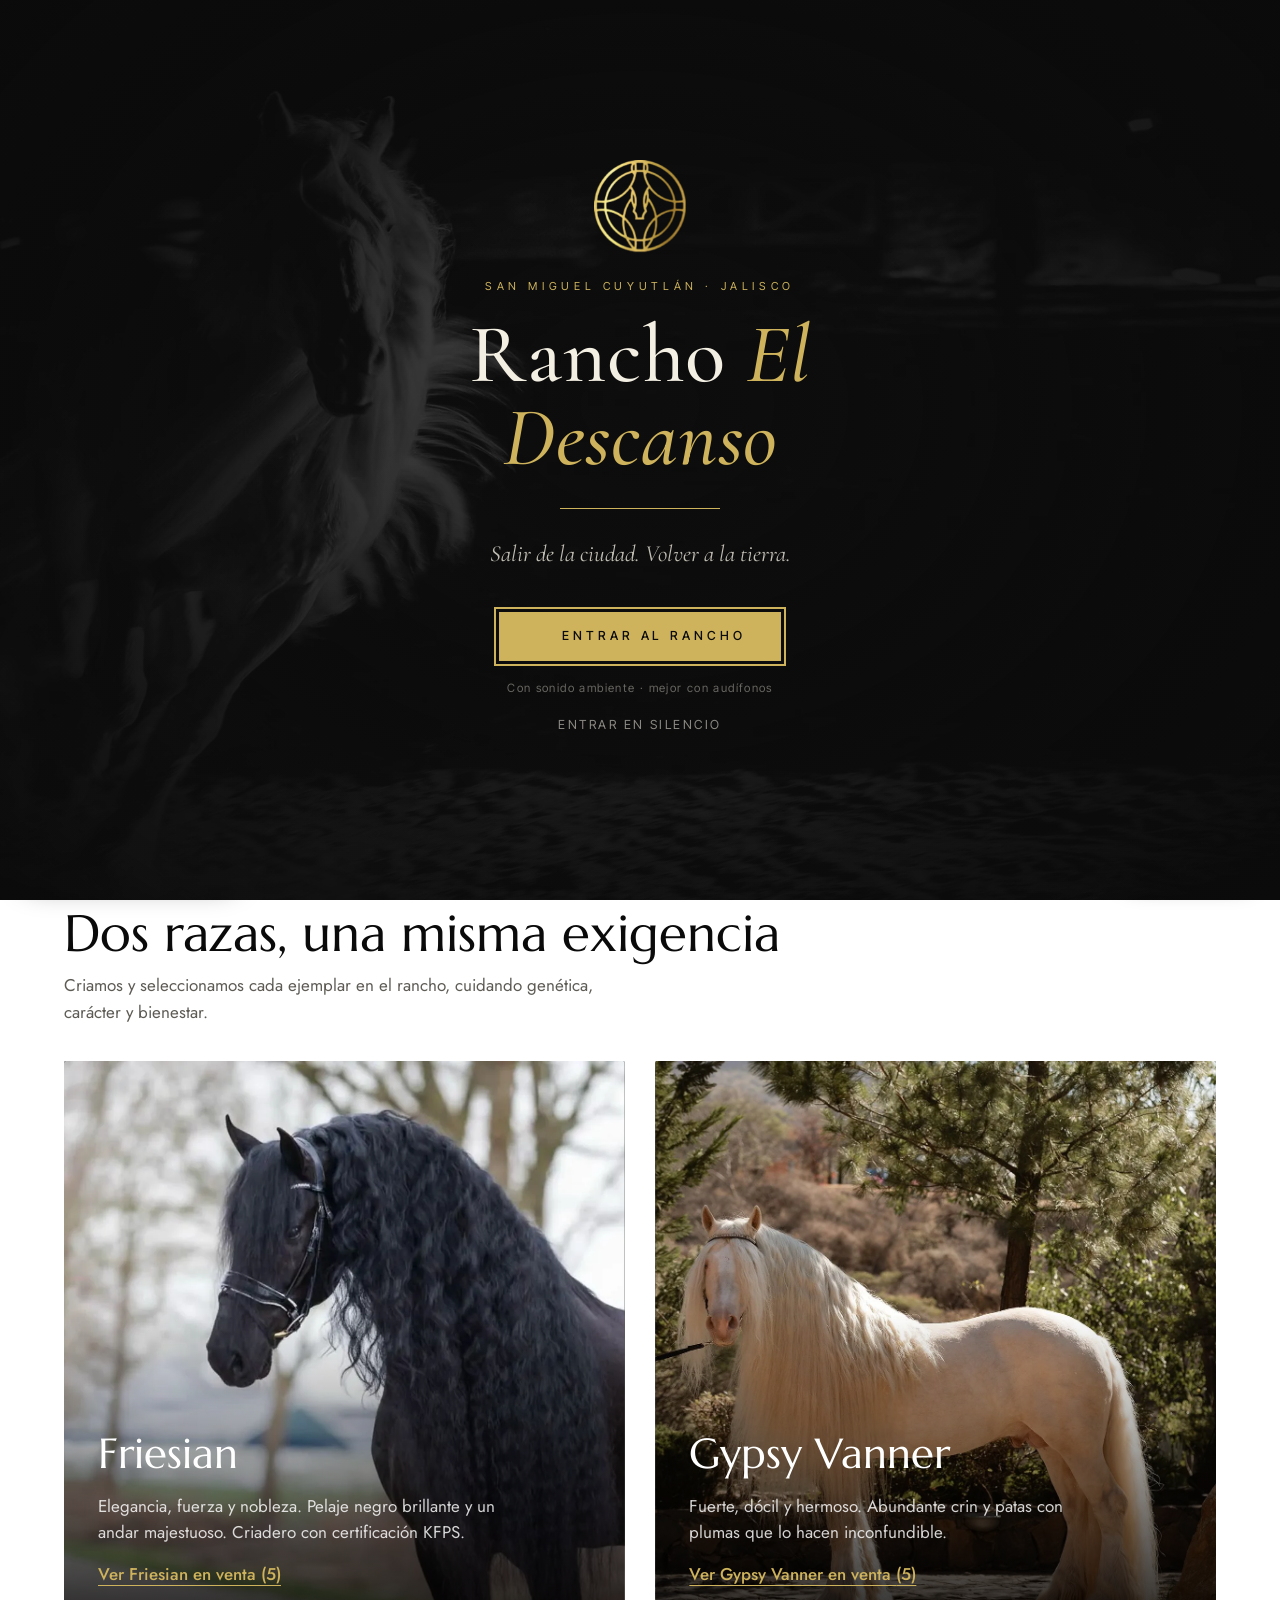
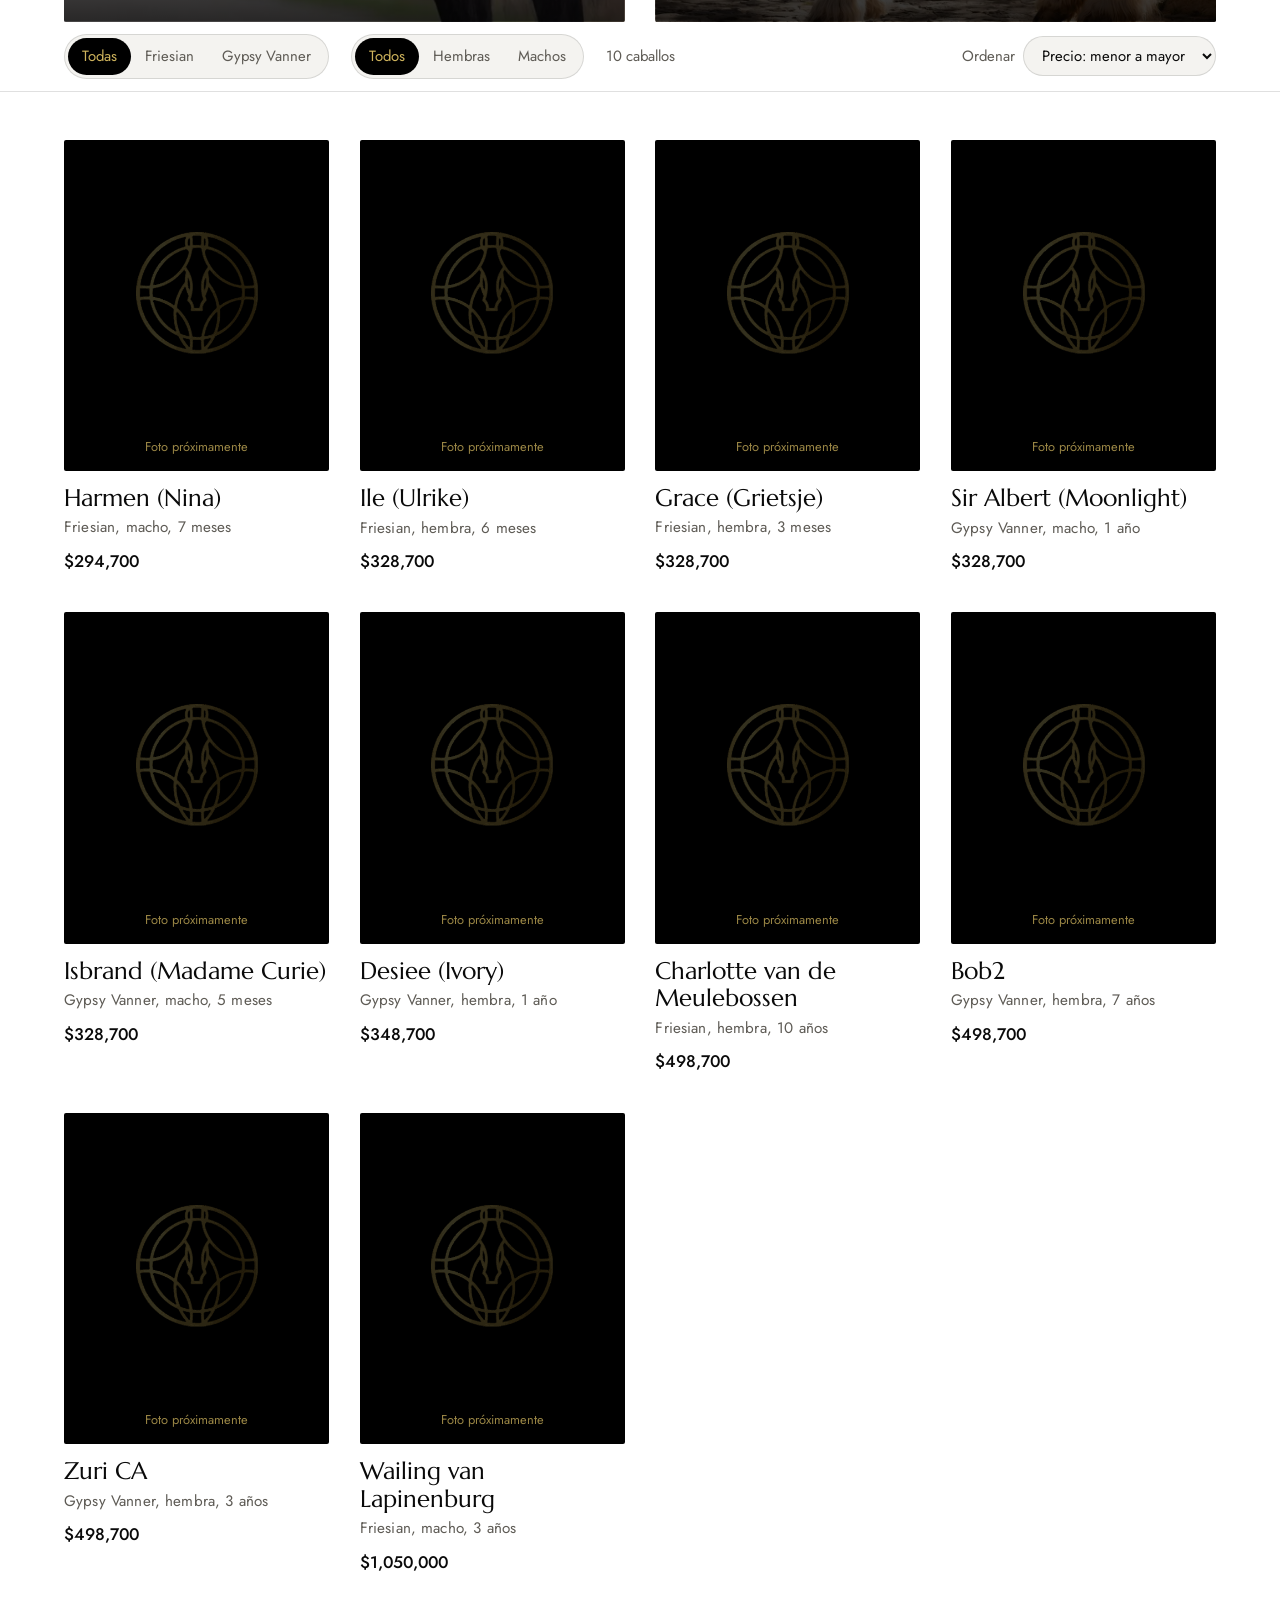
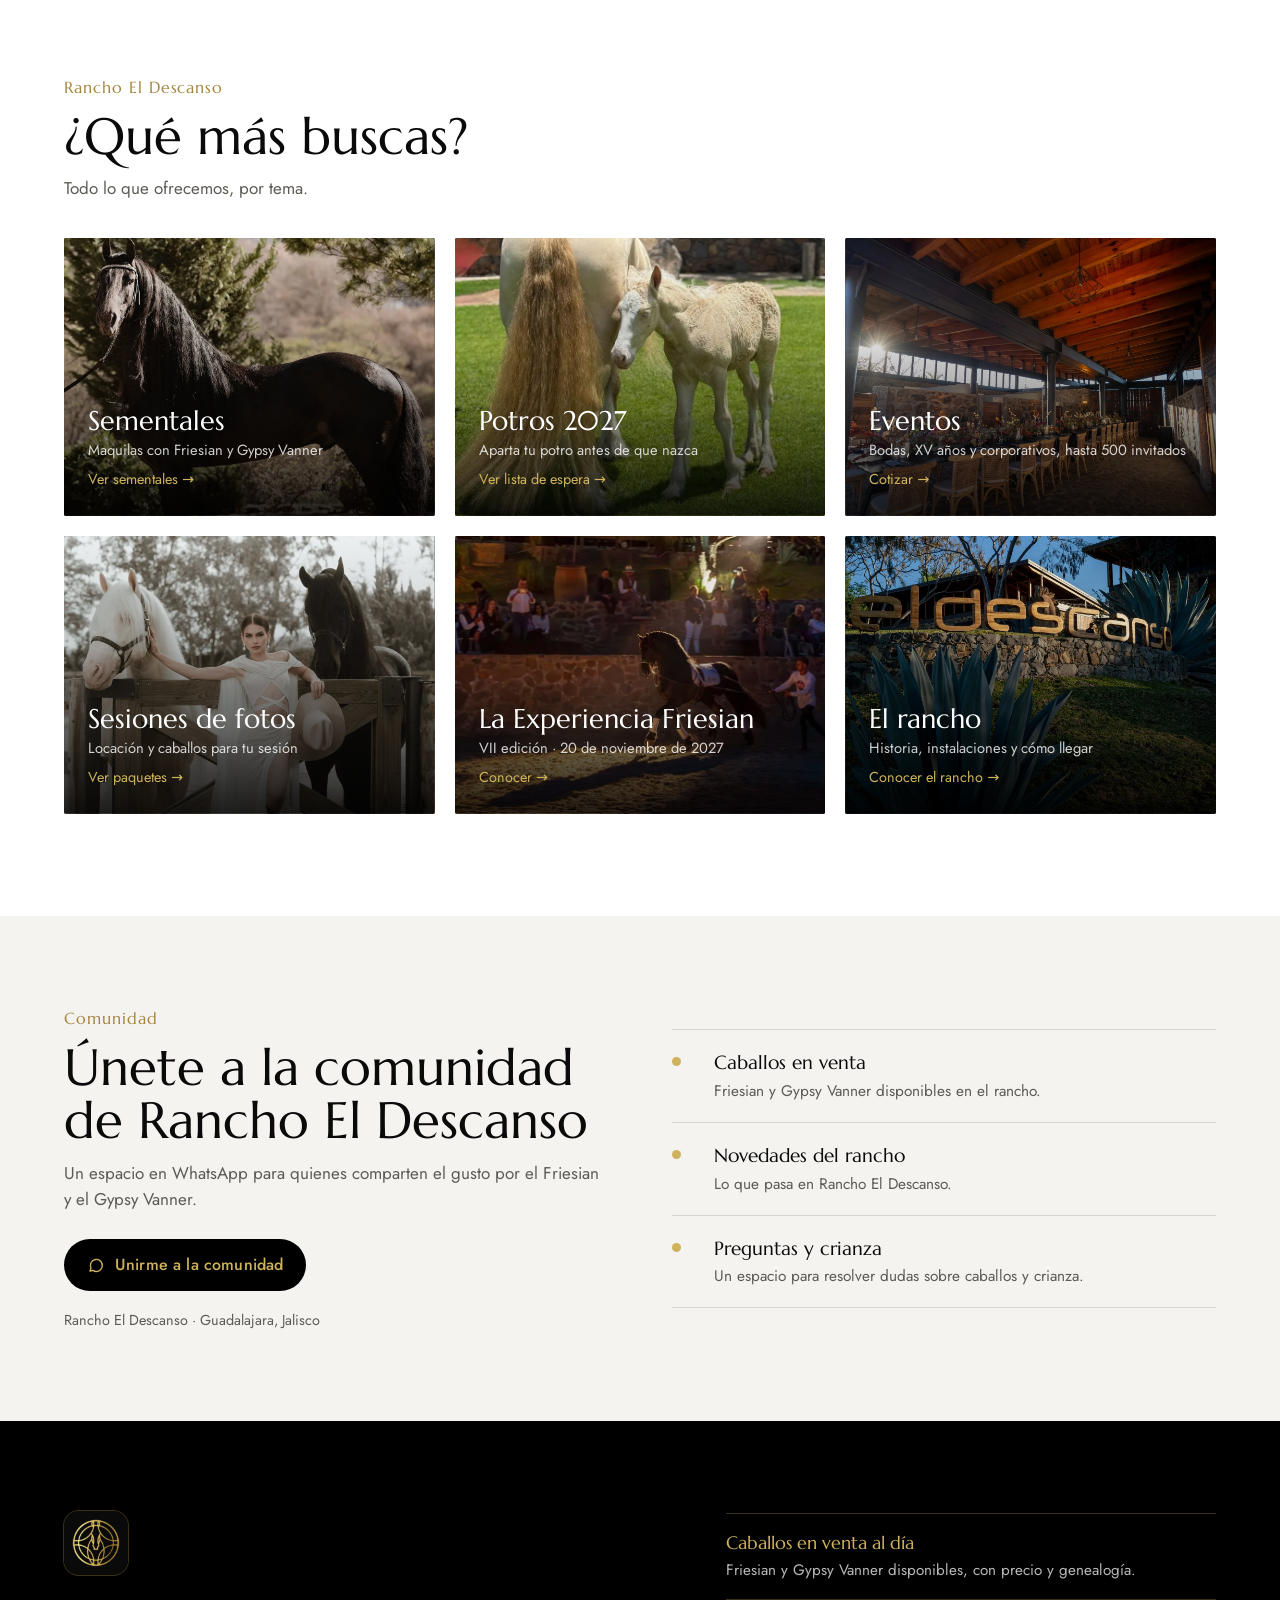
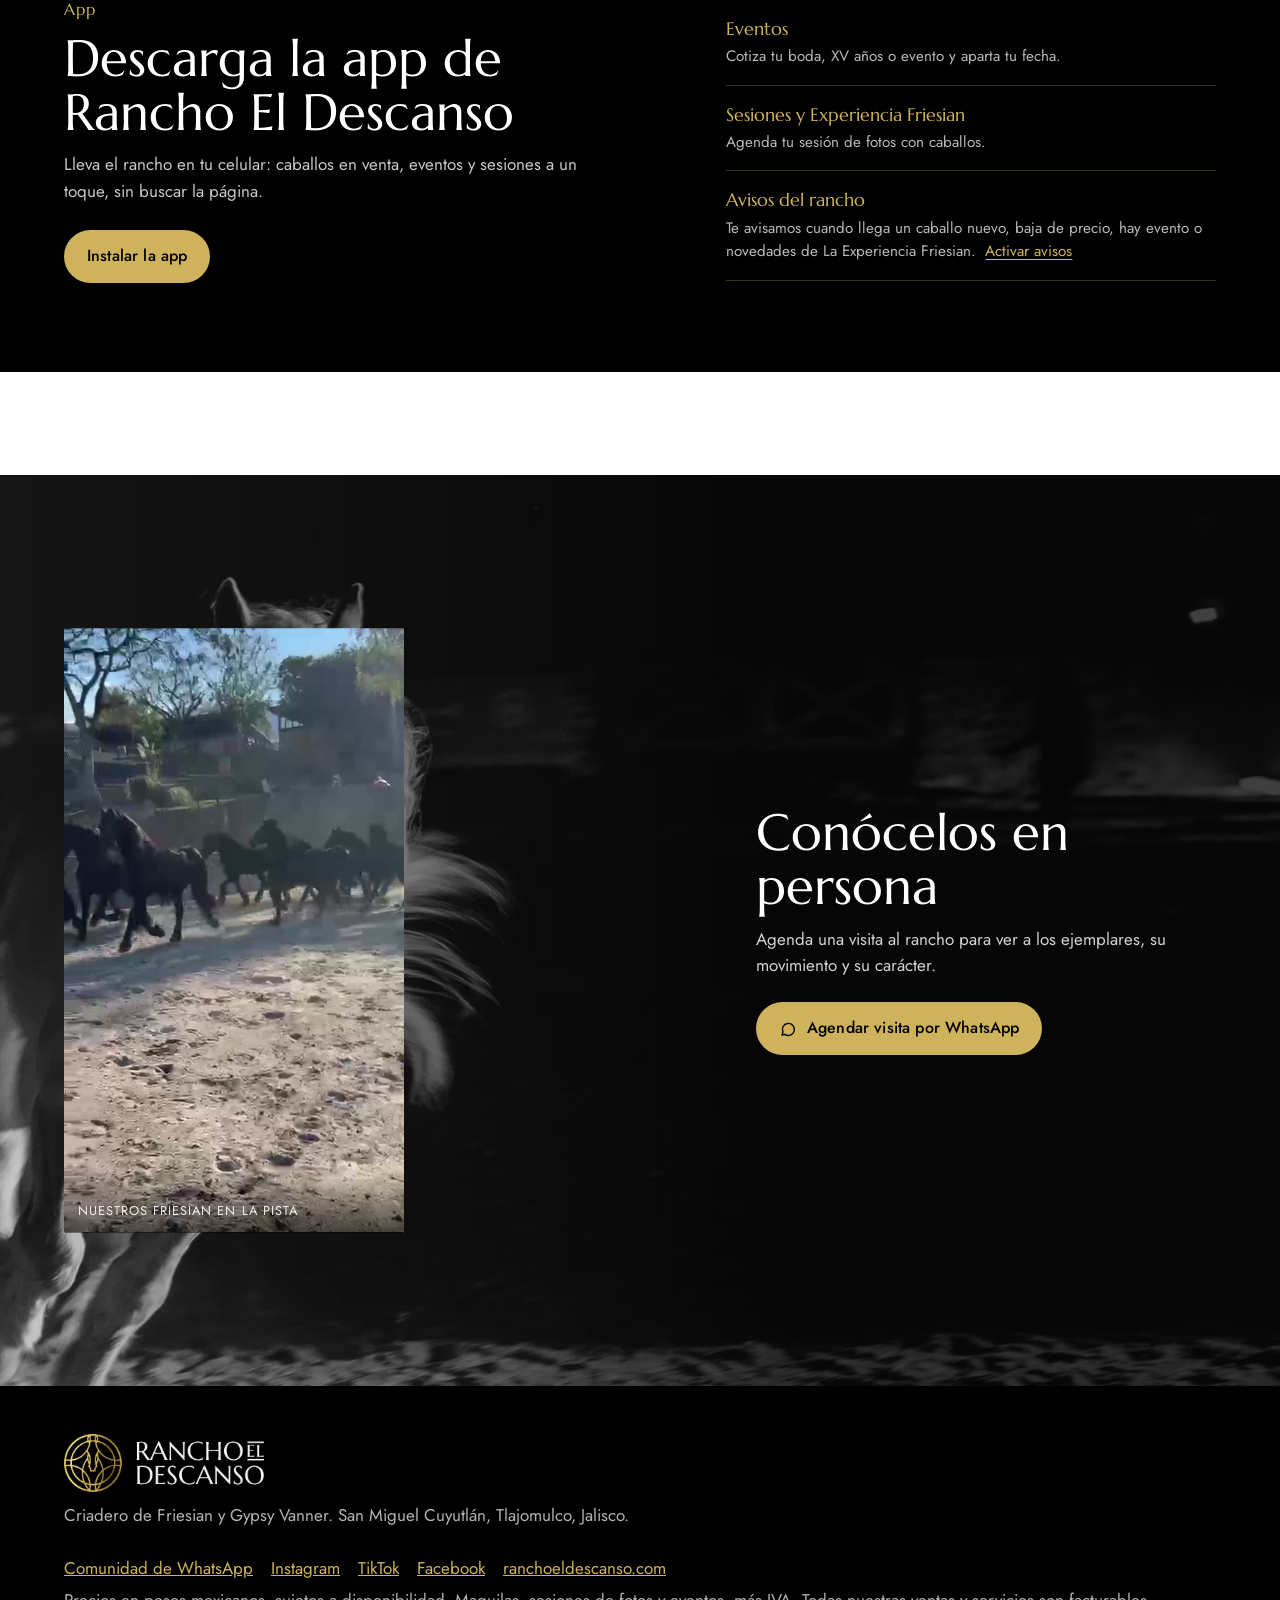
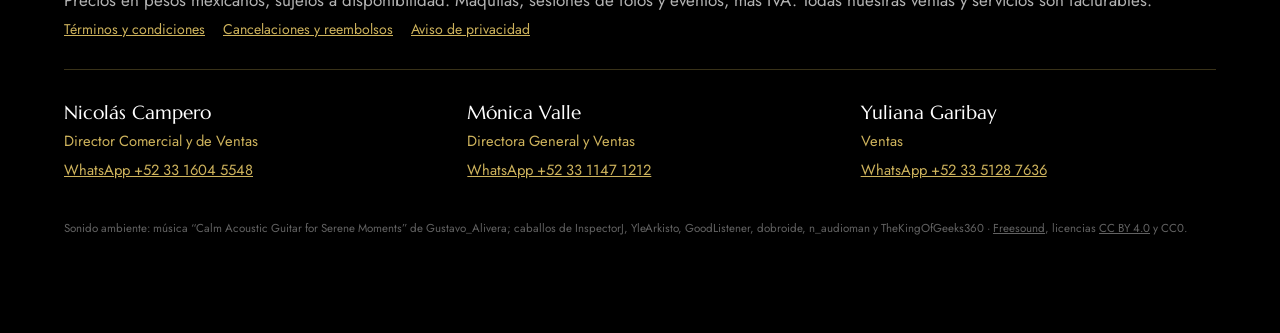
==== index.html @ 63231706 "PostHog: analítica en páginas públicas (sin Equipo CRD) + CSP" ====
<!doctype html>
<html lang="es">
<head>
<meta charset="utf-8">
<script>/* La página vive en Vercel: la copia de GitHub Pages redirige sola */if(/github\.io$/i.test(location.hostname)){location.replace("https://rancho-el-descanso.vercel.app"+location.pathname.replace(/^\/Catalogo-CRD/i,"")+location.search+location.hash);}</script>
<meta name="viewport" content="width=device-width, initial-scale=1, viewport-fit=cover">
<title>Rancho El Descanso | Caballos Friesian y Gypsy Vanner, eventos y sesiones de fotos</title>
<meta name="description" content="Caballos Friesian y Gypsy Vanner en venta, sementales, potros 2027, renta del rancho para bodas y XV años con cotización en línea, y sesiones de fotos con caballos en Rancho El Descanso, Tlajomulco, Guadalajara.">
<meta property="og:title" content="Caballos en venta | Rancho El Descanso">
<meta property="og:description" content="Friesian y Gypsy Vanner criados en Jalisco. Consulta genealogía, predicados y precios.">
<meta property="og:type" content="website">
<link rel="icon" type="image/png" href="[data-uri]">
<link rel="manifest" href="/manifest.webmanifest">
<meta name="theme-color" content="#0A0A0A">
<link rel="apple-touch-icon" href="/apple-touch-icon.png">
<meta name="apple-mobile-web-app-capable" content="yes">
<meta name="mobile-web-app-capable" content="yes">
<meta name="apple-mobile-web-app-title" content="El Descanso">
<meta name="apple-mobile-web-app-status-bar-style" content="black-translucent">
<link rel="preconnect" href="https://fonts.googleapis.com">
<link rel="preconnect" href="https://fonts.gstatic.com" crossorigin>
<link href="https://fonts.googleapis.com/css2?family=Marcellus&family=Jost:wght@400;500;600&family=Inter+Tight:wght@200;300;400;500&family=Cinzel:wght@400;500&family=Cormorant+Garamond:ital,wght@0,500;1,400&display=swap" rel="stylesheet">
<style>
:root{
  --black:#000000; --ink:#0A0A0A; --paper:#FFFFFF; --mist:#F4F3F0; --muted:#5E5B55;
  --gold:#CEB35C; --gold-deep:#A3853C; --gold-light:#E0C068;
  --rule:rgba(0,0,0,.12); --rule-dark:rgba(206,179,92,.28);
  --display:'Marcellus', 'Optima', 'Candara', Georgia, serif;
  --sans:'Jost', 'Futura', 'Avenir Next', system-ui, sans-serif;
  --pad:clamp(20px,5vw,64px); --wrap:calc(1180px + 2 * var(--pad));
  box-sizing:border-box;
  padding-top:env(safe-area-inset-top,0px); padding-bottom:env(safe-area-inset-bottom,0px);
}
*,*::before,*::after{box-sizing:inherit}
html{scroll-padding-top:env(safe-area-inset-top,0px); scroll-behavior:smooth}
body{margin:0;background:var(--paper);color:var(--ink);font-family:var(--sans);font-size:17px;line-height:1.55;-webkit-font-smoothing:antialiased}
img{max-width:100%;display:block}
a{color:inherit}
button{font:inherit;color:inherit}
:focus-visible{outline:2px solid var(--gold);outline-offset:3px}
@media (prefers-reduced-motion:reduce){*{animation:none!important;transition:none!important;scroll-behavior:auto!important}}

/* ---------- Hero ---------- */
.hero{background:var(--black);color:var(--paper);padding:0;position:relative;overflow:hidden;isolation:isolate}
.hero-media{position:absolute;inset:0;z-index:-2}
.hero-media video,.hero-media img{width:100%;height:100%;object-fit:cover}
.hero::before{content:"";position:absolute;inset:0;z-index:-1;background:linear-gradient(90deg,rgba(0,0,0,.86) 0%,rgba(0,0,0,.6) 45%,rgba(0,0,0,.25) 100%),linear-gradient(0deg,rgba(0,0,0,.9) 0%,rgba(0,0,0,0) 38%)}
@media (prefers-reduced-motion:reduce){.hero-media video{display:none}}
.hero-inner,.bar-inner,main,.foot-inner{max-width:var(--wrap);margin:0 auto;padding-left:var(--pad);padding-right:var(--pad)}
.topline{display:flex;align-items:center;justify-content:space-between;gap:16px;padding-top:22px;padding-bottom:22px;border-bottom:1px solid var(--rule-dark)}
.logo{width:clamp(180px,26vw,280px);height:auto}
.hero-body{padding-top:clamp(64px,12vw,170px);padding-bottom:clamp(56px,8vw,110px)}
.motto{font-family:var(--display);color:var(--gold);font-size:clamp(1rem,1.8vw,1.2rem);letter-spacing:.04em;margin:0 0 14px}
.brand{font-family:var(--display);font-weight:400;font-size:clamp(2.8rem,8vw,6rem);line-height:1;letter-spacing:.01em;margin:0}
.lede{font-size:clamp(1.05rem,2vw,1.2rem);color:rgba(255,255,255,.82);max-width:48ch;margin:22px 0 0}
.hero-actions{margin-top:32px;display:flex;flex-wrap:wrap;gap:14px;align-items:center}
.btn{display:inline-flex;align-items:center;gap:10px;border-radius:999px;padding:13px 22px;font-weight:500;text-decoration:none;border:1px solid transparent;cursor:pointer;font-size:1rem;letter-spacing:.01em}
.btn svg{width:18px;height:18px;flex:none}
.btn-wa{background:var(--gold);color:var(--black)}
.btn-wa:hover{background:var(--gold-light)}
.btn-ghost{border-color:rgba(255,255,255,.35);color:var(--paper);background:transparent}
.btn-ghost:hover{border-color:var(--gold);color:var(--gold)}
.btn-sm{padding:9px 16px;font-size:.93rem}
.breeds{display:grid;grid-template-columns:1fr 1fr;margin-top:clamp(56px,9vw,130px);border-top:1px solid var(--rule-dark)}
.breed{background:none;border:0;text-align:left;padding:22px 0 28px;cursor:pointer;color:var(--paper);display:flex;flex-direction:column;gap:2px}
.breed + .breed{border-left:1px solid var(--rule-dark);padding-left:clamp(16px,3vw,36px)}
.breed-name{font-family:var(--display);font-size:clamp(1.5rem,3.4vw,2.4rem);line-height:1.1}
.breed-count{color:var(--gold);font-size:.95rem}
.breed[aria-pressed="true"] .breed-name{text-decoration:underline;text-decoration-color:var(--gold);text-decoration-thickness:1px;text-underline-offset:10px}

/* ---------- Filtros ---------- */
.bar{position:sticky;top:0;z-index:5;background:rgba(255,255,255,.95);backdrop-filter:blur(8px);-webkit-backdrop-filter:blur(8px);border-bottom:1px solid var(--rule);padding-top:env(safe-area-inset-top,0px)}
.bar-inner{padding-top:12px;padding-bottom:12px;display:flex;flex-wrap:wrap;gap:10px 22px;align-items:center}
.seg{display:inline-flex;border:1px solid var(--rule);border-radius:999px;padding:3px;background:var(--mist)}
.seg button{border:0;background:none;padding:7px 14px;border-radius:999px;cursor:pointer;font-size:.93rem;color:var(--muted)}
.seg button[aria-pressed="true"]{background:var(--black);color:var(--gold)}
.sort{display:flex;align-items:center;gap:8px;font-size:.93rem;color:var(--muted);margin-left:auto}
.sort select{font:inherit;color:var(--ink);background:var(--mist);border:1px solid var(--rule);border-radius:999px;padding:7px 14px}
.result-count{font-size:.93rem;color:var(--muted)}

/* ---------- Catálogo ---------- */
main{padding-top:clamp(28px,4vw,48px);padding-bottom:0}
.grid{display:grid;grid-template-columns:repeat(auto-fill,minmax(250px,1fr));gap:clamp(22px,3vw,40px) clamp(18px,2.4vw,32px)}
.card{text-decoration:none;display:flex;flex-direction:column;gap:14px}
.card:hover .card-name,.card:focus-visible .card-name{text-decoration:underline;text-decoration-color:var(--gold);text-underline-offset:6px}
.plate{aspect-ratio:4/5;position:relative;overflow:hidden;border-radius:2px;background:var(--black)}
.plate img{position:relative;z-index:1;display:block;width:100%;height:100%;object-fit:contain}
.plate img.plate-bg{position:absolute;inset:0;z-index:0;object-fit:cover;filter:blur(18px) brightness(.5);transform:scale(1.15)}
.plate .promo{z-index:3}
.slides{display:flex;height:100%;overflow-x:auto;overflow-y:hidden;scroll-snap-type:x mandatory;scrollbar-width:none;overscroll-behavior-x:contain}
.slides::-webkit-scrollbar{display:none}
.slide{flex:0 0 100%;height:100%;position:relative;overflow:hidden;scroll-snap-align:start}
.sl-btn{position:absolute;top:50%;transform:translateY(-50%);z-index:3;width:38px;height:38px;border-radius:50%;border:1px solid rgba(206,179,92,.55);background:rgba(0,0,0,.5);color:#fff;cursor:pointer;display:grid;place-items:center;padding:0}
.sl-btn svg{width:16px;height:16px}
.sl-btn:hover,.sl-btn:focus-visible{background:rgba(0,0,0,.75);border-color:var(--gold)}
.sl-prev{left:10px}.sl-next{right:10px}
.sl-dots{position:absolute;left:0;right:0;bottom:12px;z-index:3;display:flex;justify-content:center;gap:7px;pointer-events:none}
.sl-dots i{width:7px;height:7px;border-radius:50%;background:rgba(255,255,255,.5);box-shadow:0 0 2px rgba(0,0,0,.6)}
.sl-dots i.on{background:var(--gold)}
.plate-mark{position:absolute;inset:0;background:url([data-uri]) center 44%/46% no-repeat;opacity:.22}
.plate-note{position:absolute;left:0;right:0;bottom:14px;text-align:center;font-size:.8rem;color:rgba(206,179,92,.75)}
.card-name{font-family:var(--display);font-size:1.5rem;line-height:1.15;margin:0;font-weight:400}
.card-meta{color:var(--muted);font-size:.95rem;margin:4px 0 0}
.card-price{font-weight:500;font-size:1.05rem;margin:8px 0 0}
.card-note,.sheet-note{margin:6px 0 0;font-size:.88rem;line-height:1.35;color:var(--gold-deep)}
.card-note::before,.sheet-note::before,.mare-note::before{content:"";display:inline-block;width:6px;height:6px;border-radius:50%;background:var(--gold);margin-right:8px;vertical-align:middle}
.sheet-note{font-size:1rem;margin-top:12px}
.mare-note{margin:0;font-size:.92rem;line-height:1.35;color:var(--gold-deep)}
.fees small{display:block;font-family:var(--sans);font-size:.72rem;color:rgba(255,255,255,.5);margin-top:2px}
.empty{padding:60px 0;text-align:center;color:var(--muted)}
.empty button{margin-top:14px;background:none;border:1px solid var(--rule);border-radius:999px;padding:9px 18px;cursor:pointer}
.loading{padding:60px 0;color:var(--muted)}

/* ---------- Ficha ---------- */
dialog{border:0;padding:0;max-width:min(1100px,100vw);width:100%;max-height:100dvh;background:var(--paper);color:var(--ink);border-radius:4px}
dialog::backdrop{background:rgba(0,0,0,.72)}
dialog[open]{animation:rise .28s ease-out}
@keyframes rise{from{opacity:0;transform:translateY(18px)}to{opacity:1;transform:none}}
.sheet{display:grid;grid-template-columns:minmax(0,1fr) minmax(0,1.05fr)}
.sheet-media{background:var(--mist);padding:clamp(16px,2.5vw,28px);display:flex;flex-direction:column;gap:12px}
.sheet-media .plate{aspect-ratio:4/5}
.thumbs{display:flex;gap:8px;overflow-x:auto}
.thumbs button{border:1px solid var(--rule);padding:0;background:none;cursor:pointer;width:64px;height:80px;flex:none;border-radius:2px;overflow:hidden}
.thumbs button[aria-current="true"]{border-color:var(--gold);border-width:2px}
.thumbs img{width:100%;height:100%;object-fit:cover}
.video{aspect-ratio:16/9;width:100%;border:0;border-radius:2px;margin-top:.75rem;background:#000}
.video-link{font-size:.95rem}
.sheet-body{padding:clamp(22px,3.5vw,44px);position:relative}
.close{position:absolute;top:14px;right:14px;width:40px;height:40px;border-radius:50%;border:1px solid var(--rule);background:var(--paper);cursor:pointer;display:grid;place-items:center}
.close svg{width:16px;height:16px}
.sheet-name{font-family:var(--display);font-weight:400;font-size:clamp(2rem,4.2vw,3rem);line-height:1.04;margin:0 48px 0 0}
.sheet-meta{color:var(--muted);margin:10px 0 0}
.sheet-price{font-family:var(--display);font-size:1.9rem;margin:22px 0 0}
.sheet-meta,.card-meta{letter-spacing:.01em}
.sheet-price small{font-family:var(--sans);font-size:.9rem;color:var(--muted);margin-left:6px}
.sheet-actions{display:flex;flex-wrap:wrap;gap:10px;margin-top:18px}
.btn-dark{background:var(--black);color:var(--gold)}
.btn-dark:hover{color:var(--gold-light)}
.btn-line{border-color:var(--rule);background:transparent}
.facts{display:grid;grid-template-columns:repeat(2,minmax(0,1fr));gap:14px 24px;margin:32px 0 0;padding:22px 0 0;border-top:1px solid var(--rule)}
.facts dt{font-size:.85rem;color:var(--muted)}
.facts dd{margin:2px 0 0;font-weight:500}
h3.sec{font-family:var(--display);font-weight:400;font-size:1.35rem;margin:34px 0 14px}

/* Genealogía: la pieza memorable, estilo certificado de studbook */
.pedigree{outline:1px solid var(--gold);outline-offset:4px;display:grid;grid-template-columns:minmax(0,1fr) minmax(0,1fr) minmax(0,1fr);grid-template-rows:auto auto;border:1px solid var(--gold);border-radius:2px;background:var(--paper);position:relative}
.ped{padding:14px 16px;min-height:74px;display:flex;flex-direction:column;justify-content:center}
.ped span{font-size:.8rem;color:var(--muted)}
.ped strong{font-family:var(--display);font-weight:400;font-size:1.1rem;line-height:1.2;overflow-wrap:anywhere}
.ped-self{grid-row:1/3;grid-column:1;background:var(--black);color:var(--paper)}
.ped-self span{color:var(--gold)}
.ped-self strong{font-size:1.3rem}
.ped-sire{grid-column:2/4;grid-row:1;border-bottom:1px solid var(--gold)}
.ped-dam{grid-column:2;grid-row:2;border-right:1px solid var(--gold)}
.ped-damsire{grid-column:3;grid-row:2}
.ped-empty strong{color:var(--muted);font-family:var(--sans);font-size:.95rem;font-weight:400}
.preds{display:flex;flex-wrap:wrap;gap:8px;margin:0;padding:0;list-style:none}
.preds li{border:1px solid var(--gold);border-radius:999px;padding:5px 12px;font-size:.9rem}
.pred-own{font-size:1.05rem;margin:0 0 12px}

/* ---------- Secciones de marca ---------- */
.band{max-width:var(--wrap);margin:0 auto;padding:clamp(56px,8vw,110px) var(--pad) 0}
.sec-title{font-family:var(--display);font-weight:400;font-size:clamp(2rem,4.4vw,3.2rem);line-height:1.05;margin:0 0 12px}
.sec-lede{color:var(--muted);max-width:56ch;margin:0 0 36px}
.duo{display:grid;grid-template-columns:1fr 1fr;gap:clamp(18px,2.4vw,32px)}
.tile{position:relative;display:block;aspect-ratio:1/1;overflow:hidden;border-radius:2px;background:var(--black);color:var(--paper);text-decoration:none}
.tile img{width:100%;height:100%;object-fit:cover;object-position:50% 12%}
.tile::after{content:"";position:absolute;inset:0;background:linear-gradient(0deg,rgba(0,0,0,.82) 0%,rgba(0,0,0,0) 55%)}
.tile-body{position:absolute;left:0;right:0;bottom:0;padding:clamp(20px,3vw,34px);z-index:1}
.tile-name{font-family:var(--display);font-size:clamp(1.8rem,3.4vw,2.6rem);margin:0}
.tile-text{margin:6px 0 16px;color:rgba(255,255,255,.82);max-width:40ch}
.tile-link{color:var(--gold);font-weight:500;text-decoration:underline;text-underline-offset:5px;text-decoration-thickness:1px}
.feature{position:relative;margin-top:clamp(56px,8vw,110px);min-height:min(78vh,720px);display:flex;align-items:flex-end;color:var(--paper);isolation:isolate;overflow:hidden}
.feature > img{position:absolute;inset:0;width:100%;height:100%;object-fit:cover;z-index:-2}
.feature::before{content:"";position:absolute;inset:0;z-index:-1;background:linear-gradient(0deg,rgba(0,0,0,.88) 0%,rgba(0,0,0,.35) 50%,rgba(0,0,0,.1) 100%)}
.feature-inner{max-width:var(--wrap);width:100%;margin:0 auto;padding:0 var(--pad) clamp(40px,6vw,80px)}
.feature .sec-lede{color:rgba(255,255,255,.82)}
.feature .motto{margin-bottom:10px}
.exfr-date{font-family:var(--display);font-size:clamp(1.05rem,2vw,1.3rem);color:var(--paper);letter-spacing:.02em;margin:-4px 0 16px}
.exfr-quote{font-family:var(--display);font-style:italic;color:var(--gold-light);border-left:2px solid var(--gold);padding-left:14px;margin:0 0 22px;max-width:60ch}
.exfr-stats{display:flex;flex-wrap:wrap;gap:14px 44px;margin:0 0 22px;padding:0;list-style:none}
.exfr-stats li{display:flex;flex-direction:column}
.exfr-stats b{font-family:var(--display);font-weight:400;font-size:clamp(1.6rem,3.4vw,2.2rem);color:var(--gold);line-height:1}
.exfr-stats span{font-size:.78rem;letter-spacing:.08em;text-transform:uppercase;color:rgba(255,255,255,.7);margin-top:6px}
.exfr-note{font-size:.92rem;color:rgba(255,255,255,.78);max-width:70ch;margin:0 0 24px}
.exfr-note strong{color:var(--paper);font-weight:500}
#exfr .feature-inner{padding-top:clamp(48px,7vw,90px)}
/* ---------- La Experiencia Friesian (identidad EXFR: azul noche, Cinzel + Cormorant) ---------- */
.exfr-portal{--x-night:#0B1727;--x-deep:#15294E;--x-royal:#1B53A6;--x-bright:#1E72F8;--x-sky:#6AA6EE;margin-top:clamp(56px,8vw,110px);color:#E2E6E9;position:relative;isolation:isolate;overflow:hidden;
  background:radial-gradient(55% 60% at 10% 15%,rgba(30,114,248,.3),transparent 70%),radial-gradient(50% 70% at 95% 60%,rgba(27,83,166,.4),transparent 70%),#0B1727}
.xp-in{max-width:var(--wrap);margin:0 auto;padding:clamp(64px,9vw,120px) var(--pad);display:grid;grid-template-columns:1.1fr .9fr;gap:clamp(36px,6vw,90px);align-items:center}
.xp-text{min-width:0}
.xp-pre{font-family:'Cinzel',serif;color:var(--x-bright);letter-spacing:.6em;text-transform:uppercase;font-size:clamp(.85rem,1.6vw,1.1rem);margin:0}
.xp-title{font-family:'Cinzel',serif;font-weight:500;color:#fff;font-size:clamp(3rem,8vw,6rem);line-height:1;letter-spacing:.04em;text-transform:uppercase;margin:.12em 0 .1em}
.xp-title span{color:var(--x-sky);font-weight:400}
.xp-ed{font-family:'Cinzel',serif;color:var(--x-bright);letter-spacing:.5em;text-transform:uppercase;font-size:.85rem;margin:0}
.xp-line{width:90px;height:1px;border:0;background:var(--x-bright);margin:24px 0}
.xp-date{font-family:'Cinzel',serif;color:#fff;letter-spacing:.24em;text-transform:uppercase;font-size:clamp(.95rem,1.8vw,1.2rem);margin:0}
.xp-place{font-family:'Cinzel',serif;color:rgba(226,230,233,.55);letter-spacing:.18em;text-transform:uppercase;font-size:.72rem;margin:8px 0 0}
.xp-lede{font-family:'Cormorant Garamond',Georgia,serif;font-weight:500;font-size:1.22rem;line-height:1.6;color:rgba(226,230,233,.8);max-width:56ch;margin:26px 0 0}
.xp-tag{font-family:'Cormorant Garamond',Georgia,serif;font-style:italic;color:var(--x-sky);font-size:1.45rem;margin:14px 0 0}
.xp-actions{display:flex;flex-wrap:wrap;gap:12px;margin-top:30px}
.xp-btn{display:inline-flex;align-items:center;justify-content:center;min-height:48px;padding:13px 24px;border-radius:999px;font-family:'Cinzel',serif;font-weight:500;font-size:.74rem;letter-spacing:.18em;text-transform:uppercase;text-decoration:none;border:1px solid transparent}
.xp-btn-main{background:var(--x-bright);color:#fff}
.xp-btn-main:hover{background:#3d86ff}
.xp-btn-line{border-color:rgba(106,166,238,.55);color:#fff}
.xp-btn-line:hover{border-color:#fff}
.xp-note{margin:16px 0 0;max-width:44ch;font-size:.95rem;line-height:1.55;color:rgba(226,230,233,.72)}
.xp-links{margin:22px 0 0;font-family:'Cinzel',serif;font-size:.68rem;letter-spacing:.16em;text-transform:uppercase;color:rgba(226,230,233,.5)}
.xp-links a{color:var(--x-sky);text-decoration:none}
.xp-links a:hover{color:#fff}
.xp-poster{display:block;border-radius:14px;overflow:hidden;box-shadow:0 30px 80px rgba(0,0,0,.55);outline:1px solid rgba(106,166,238,.25);max-width:460px;justify-self:center;transition:transform .5s}
.xp-poster:hover{transform:translateY(-4px)}
.xp-poster img{width:100%;height:auto}
@media (max-width:860px){.xp-in{grid-template-columns:1fr}.xp-poster{order:-1;max-width:380px}}

.gallery{display:grid;grid-template-columns:repeat(3,minmax(0,1fr));grid-auto-rows:clamp(200px,27vw,360px);gap:clamp(10px,1.4vw,18px)}
.gallery figure{margin:0;overflow:hidden;border-radius:2px;background:var(--mist)}
.gallery img{width:100%;height:100%;object-fit:cover}
.g-a{grid-column:1/3}
.g-b{grid-column:3}
.g-c{grid-column:1}
.g-d{grid-column:2/4}
.g-b img{object-position:50% 40%}
.visit{position:relative;margin-top:clamp(56px,8vw,110px);color:var(--paper);isolation:isolate;overflow:hidden;text-align:left}
.visit > img{position:absolute;inset:0;width:100%;height:100%;object-fit:cover;z-index:-2}
.visit::before{content:"";position:absolute;inset:0;z-index:-1;background:linear-gradient(90deg,rgba(0,0,0,.2) 0%,rgba(0,0,0,.75) 60%)}
.visit-inner{max-width:var(--wrap);margin:0 auto;padding:clamp(80px,12vw,160px) var(--pad);display:flex;justify-content:flex-end}
.visit-box{max-width:460px}
.visit .sec-lede{color:rgba(255,255,255,.82);margin-bottom:24px}
@media (max-width:760px){
  .duo{grid-template-columns:1fr}
  .tile{aspect-ratio:5/4}
  .gallery{grid-template-columns:1fr 1fr;grid-auto-rows:auto}
  .g-a,.g-d{grid-column:1/3;aspect-ratio:3/2}
  .g-b,.g-c{grid-column:auto;aspect-ratio:3/4}
  .visit::before{background:rgba(0,0,0,.6)}
  .visit-inner{justify-content:flex-start}
}

/* ---------- Navegación del sitio ---------- */
.site-nav{display:flex;gap:clamp(14px,2vw,28px);align-items:center}
.site-nav a{color:rgba(255,255,255,.82);text-decoration:none;font-size:.95rem;letter-spacing:.02em;white-space:nowrap;padding:6px 0;border-bottom:1px solid transparent}
.site-nav a:hover{color:var(--gold);border-bottom-color:var(--gold)}
.nav-row{display:none}
@media (max-width:1140px){
  .topline .site-nav{display:none}
  .nav-row{display:flex;overflow-x:auto;scrollbar-width:none;gap:22px;padding:12px 0;border-bottom:1px solid var(--rule-dark)}
  .nav-row::-webkit-scrollbar{display:none}
}
.catalog-wrap{position:relative}
section[id],main[id]{scroll-margin-top:20px}
.eyebrow{font-family:var(--display);color:var(--gold-deep);font-size:1rem;letter-spacing:.06em;margin:0 0 10px}
.dark .eyebrow{color:var(--gold)}
.promo{position:absolute;top:12px;left:12px;z-index:1;background:var(--gold);color:var(--black);font-size:.8rem;font-weight:500;padding:5px 11px;border-radius:999px}
.sheet-promo{display:inline-block;background:var(--gold);color:var(--black);font-size:.85rem;font-weight:500;padding:5px 12px;border-radius:999px;margin-top:14px}

/* ---------- Sementales ---------- */
.dark{background:var(--black);color:var(--paper)}
.stud{margin-top:clamp(56px,8vw,110px);padding:clamp(56px,8vw,100px) 0}
.stud-inner{max-width:var(--wrap);margin:0 auto;padding:0 var(--pad)}
.stud .sec-lede{color:rgba(255,255,255,.72)}
.stud-group{margin-top:44px}
.stud-group h3{font-family:var(--display);font-weight:400;font-size:1.5rem;margin:0 0 6px;color:var(--paper)}
.stud-rate{color:var(--gold);margin:0 0 22px;font-size:.98rem}
.studs{display:grid;grid-template-columns:repeat(auto-fill,minmax(260px,1fr));gap:18px}
.stud-card{border:1px solid var(--rule-dark);border-radius:2px;padding:22px 22px 20px;display:flex;flex-direction:column;gap:10px;background:linear-gradient(180deg,rgba(206,179,92,.06),rgba(206,179,92,0))}
.stud-card .plate{aspect-ratio:1/1;margin:-22px -22px 6px;border-radius:0}
.stud-name{font-family:var(--display);font-size:1.6rem;line-height:1.1;margin:0}
.stud-meta{color:rgba(255,255,255,.66);font-size:.93rem;margin:0}
.stud-ped{font-size:.95rem;margin:0;color:rgba(255,255,255,.86)}
.stud-ped span{color:rgba(255,255,255,.55)}
.fees s{display:block;font-family:var(--sans);font-size:.8rem;color:rgba(255,255,255,.45)}
.stud-promo{align-self:flex-start;background:var(--gold);color:var(--black);font-size:.78rem;font-weight:500;padding:4px 11px;border-radius:999px}
.stud-note{margin:0;font-size:.9rem;color:rgba(255,255,255,.86)}
.stud-note::before{content:"";display:inline-block;width:6px;height:6px;border-radius:50%;background:var(--gold);margin-right:8px;vertical-align:middle}
.stud-pred{margin:2px 0 0;color:var(--gold);font-size:.95rem;letter-spacing:.02em}
.stud-lbl{margin:0;font-size:.8rem;color:rgba(255,255,255,.55)}
.stud-card .preds li{border-color:var(--rule-dark);color:rgba(255,255,255,.86);font-size:.82rem;padding:4px 10px}
.fees{display:grid;grid-template-columns:1fr 1fr;border-top:1px solid var(--rule-dark);margin-top:auto;padding-top:14px}
.fees div + div{border-left:1px solid var(--rule-dark);padding-left:14px}
.fees dt{font-size:.8rem;color:rgba(255,255,255,.55)}
.fees dd{margin:2px 0 0;font-family:var(--display);font-size:1.25rem;color:var(--gold)}
.stud-card .btn{align-self:flex-start;margin-top:6px}
.btn-gold-line{border-color:var(--gold);color:var(--gold);background:transparent}
.btn-gold-line:hover{background:var(--gold);color:var(--black)}
.fine{font-size:.88rem;color:var(--muted);margin:22px 0 0}
.dark .fine{color:rgba(255,255,255,.55)}
/* Sementales: abrir ficha con fotos y videos */
.stud-card .plate[data-open]{cursor:zoom-in}
.stud-name button{all:unset;cursor:pointer}
.stud-name button:hover,.stud-name button:focus-visible{text-decoration:underline;text-decoration-color:var(--gold);text-underline-offset:6px}
.stud-media{position:absolute;right:10px;bottom:10px;z-index:3;display:inline-flex;align-items:center;gap:6px;background:rgba(0,0,0,.66);color:var(--paper);border:1px solid rgba(206,179,92,.55);font-size:.78rem;padding:4px 10px;border-radius:999px;pointer-events:none}
.stud-media svg{width:11px;height:11px;fill:var(--gold)}
.carrusel .sl-dots{bottom:44px}
.stud-more{all:unset;cursor:pointer;color:var(--gold);font-size:.92rem;text-decoration:underline;text-underline-offset:5px;text-decoration-thickness:1px;align-self:flex-start}
.stud-more:hover{color:var(--gold-light)}
.plate-vid iframe{position:absolute;inset:0;width:100%;height:100%;border:0;z-index:1}
.thumbs .th-vid{position:relative;background:var(--black)}
.thumbs .th-vid::after{content:"";position:absolute;inset:0;background:rgba(0,0,0,.35) url("data:image/svg+xml,%3Csvg xmlns='http://www.w3.org/2000/svg' viewBox='0 0 24 24'%3E%3Ccircle cx='12' cy='12' r='11' fill='rgba(0,0,0,.55)' stroke='%23ceb35c'/%3E%3Cpath d='M10 8l6 4-6 4z' fill='%23ceb35c'/%3E%3C/svg%3E") center/30px no-repeat}
.sheet .fees{border-color:var(--rule);margin-top:26px}
.sheet .fees div + div{border-color:var(--rule)}
.sheet .fees dt,.sheet .fees small,.sheet .fees s{color:var(--muted)}
.sheet .fees dd{color:var(--gold-deep)}
.sheet .stud-note{color:var(--ink);margin-top:12px}
.sheet .stud-pred{color:var(--gold-deep);margin-top:14px}
.media-count{font-size:.85rem;color:var(--muted);margin:0}

/* ---------- Potros 2027 ---------- */
.foals-top{display:grid;grid-template-columns:minmax(0,1.1fr) minmax(0,1fr);gap:clamp(28px,5vw,72px);align-items:start}
.steps{list-style:none;margin:0;padding:0;counter-reset:s}
.steps li{counter-increment:s;display:grid;grid-template-columns:46px 1fr;gap:4px 14px;padding:16px 0;border-top:1px solid var(--rule)}
.steps li::before{content:counter(s);grid-row:1/3;width:36px;height:36px;border-radius:50%;border:1px solid var(--gold);display:grid;place-items:center;font-family:var(--display);color:var(--gold-deep)}
.steps strong{font-weight:500}
.steps p{margin:0;color:var(--muted);grid-column:2}
.queue{background:var(--mist);border-radius:2px;padding:clamp(22px,3vw,32px)}
.queue h3{font-family:var(--display);font-weight:400;font-size:1.45rem;margin:0 0 4px}
.queue .season{margin:0 0 18px;color:var(--muted)}
.queue dl{margin:0}
.queue dl div{padding:14px 0;border-top:1px solid var(--rule)}
.queue dt{font-family:var(--display);font-size:1.15rem}
.queue dd{margin:2px 0 0;color:var(--muted)}
.queue .btn{margin-top:18px}
.mares-head{display:flex;flex-wrap:wrap;align-items:end;justify-content:space-between;gap:12px;margin:clamp(44px,6vw,72px) 0 18px}
.mares-head h3{font-family:var(--display);font-weight:400;font-size:clamp(1.5rem,3vw,2rem);margin:0}
.mares{display:grid;grid-template-columns:repeat(auto-fill,minmax(290px,1fr));gap:18px}
.mare{position:relative;display:flex;flex-direction:column;background:var(--paper);border:1px solid var(--rule);border-radius:3px;overflow:hidden;text-decoration:none;color:var(--ink);transition:transform .25s ease,box-shadow .25s ease,border-color .25s ease}
.mare:hover{transform:translateY(-3px);border-color:var(--gold);box-shadow:0 14px 34px -18px rgba(0,0,0,.45)}
.mare-top{background:var(--black);color:var(--paper);padding:18px 20px 20px;position:relative;overflow:hidden}
.mare-top::before{content:"";position:absolute;right:-18px;bottom:-22px;width:120px;height:120px;background:url(marca/simbolo-oro.png) center/contain no-repeat;opacity:.1;pointer-events:none}
.mare-top > *{position:relative}
.mare-top::after{content:"";position:absolute;left:20px;right:20px;bottom:0;height:1px;background:linear-gradient(90deg,var(--gold),rgba(206,179,92,0))}
.mare-meta{display:flex;justify-content:space-between;align-items:center;gap:10px;margin-bottom:14px}
.mare-breed{font-size:.7rem;letter-spacing:.2em;text-transform:uppercase;color:var(--gold)}
.mare-date{font-size:.7rem;letter-spacing:.14em;text-transform:uppercase;color:rgba(255,255,255,.72);border:1px solid var(--rule-dark);border-radius:999px;padding:4px 10px;white-space:nowrap}
.mare-name{font-family:var(--display);font-size:1.45rem;line-height:1.15;margin:0}
.mare-sire{margin:6px 0 0;font-size:.92rem;color:rgba(255,255,255,.7)}
.mare-sire em{font-style:normal;font-family:var(--display);color:var(--gold);font-size:1.05rem;margin-right:6px}
.mare-sire b{font-weight:400;color:var(--paper)}
.mare-body{padding:18px 20px 4px;display:flex;flex-direction:column;gap:14px;flex:1}
.mare-lbl{display:block;font-size:.66rem;letter-spacing:.18em;text-transform:uppercase;color:var(--muted);margin-bottom:5px}
.mare-pred{font-family:var(--display);font-size:1.08rem;line-height:1.3;color:var(--gold-deep);margin:0}
.mare-line{display:flex;flex-wrap:wrap;gap:5px;margin:0;padding:0;list-style:none}
.mare-line li{font-size:.72rem;letter-spacing:.05em;padding:4px 9px;border-radius:2px;color:var(--ink);background:var(--mist)}
.mare-body:empty{justify-content:center;align-items:center;min-height:120px}
.mare-body:empty::before{content:"";width:64px;height:64px;background:url(marca/simbolo-oro.png) center/contain no-repeat;opacity:.22}
.mare-body > .mare-specs:first-child{margin-top:0;padding-top:0;border-top:0}
.mare-specs{display:grid;grid-template-columns:auto 1fr;gap:6px 16px;margin:auto 0 0;padding-top:14px;border-top:1px solid var(--rule);font-size:.86rem}
.mare-specs dt{font-size:.66rem;letter-spacing:.18em;text-transform:uppercase;color:var(--muted);padding-top:3px}
.mare-specs dd{margin:0;color:var(--ink)}
.mare-ask{display:flex;justify-content:space-between;align-items:center;margin:14px 20px 0;padding:14px 0 16px;border-top:1px solid var(--rule);font-size:.78rem;letter-spacing:.16em;text-transform:uppercase;color:var(--ink);font-weight:500}
.mare-ask span{color:var(--gold-deep);font-size:1.1rem;transition:transform .25s ease}
.mare:hover .mare-ask span{transform:translateX(4px)}
.mare-ask{text-decoration:none}
.mare-ask:hover,.mare-ask:focus-visible{color:var(--gold-deep)}
/* Yeguas: fotos y videos desde Drive */
.mare > .plate{aspect-ratio:4/3;border-radius:0}
.mare > .plate[data-open]{cursor:zoom-in}
.mare .carrusel .sl-dots{bottom:12px}
.plate-play::after{content:"";position:absolute;inset:0;z-index:2;background:url("data:image/svg+xml,%3Csvg xmlns='http://www.w3.org/2000/svg' viewBox='0 0 24 24'%3E%3Ccircle cx='12' cy='12' r='11' fill='rgba(0,0,0,.55)' stroke='%23ceb35c'/%3E%3Cpath d='M10 8l6 4-6 4z' fill='%23ceb35c'/%3E%3C/svg%3E") center/54px no-repeat}
.mare-more{all:unset;cursor:pointer;margin:12px 20px 0;color:var(--gold-deep);font-size:.9rem;text-decoration:underline;text-underline-offset:5px;text-decoration-thickness:1px;align-self:flex-start}
.mare-more:hover,.mare-more:focus-visible{color:var(--ink)}
.mare-sheet{padding:18px 0 0}

/* ---------- Eventos ---------- */
.events-top{display:grid;grid-template-columns:minmax(0,1fr) minmax(0,1.1fr);gap:clamp(28px,5vw,64px);align-items:center}
.events-top figure{margin:0;border-radius:2px;overflow:hidden;aspect-ratio:3/2}
.events-top img{width:100%;height:100%;object-fit:cover}
.cap-num{font-family:var(--display);font-size:clamp(3rem,7vw,4.6rem);line-height:1;margin:0;color:var(--ink)}
.cap-num small{display:block;font-family:var(--sans);font-size:1rem;color:var(--muted);margin-top:6px}
.etypes{display:grid;grid-template-columns:repeat(3,minmax(0,1fr));gap:0;margin-top:clamp(40px,5vw,64px);border-top:1px solid var(--rule)}
.etype{padding:22px 22px 24px 0;border-bottom:1px solid var(--rule)}
.etype:not(:nth-child(3n+1)){padding-left:22px;border-left:1px solid var(--rule)}
.etype h3{font-family:var(--display);font-weight:400;font-size:1.3rem;margin:0 0 6px}
.etype p{margin:0;color:var(--muted);font-size:.96rem}
.shoots{display:grid;grid-template-columns:repeat(3,minmax(0,1fr));gap:clamp(10px,1.4vw,18px);margin-top:28px}
.shoots figure{margin:0;aspect-ratio:4/5;overflow:hidden;border-radius:2px;background:var(--mist)}
.shoots img{width:100%;height:100%;object-fit:cover;object-position:50% 30%}
.shoots-head{display:flex;flex-wrap:wrap;gap:16px 40px;align-items:end;justify-content:space-between;margin-top:clamp(56px,7vw,90px)}
.shoots-head h3{font-family:var(--display);font-weight:400;font-size:clamp(1.6rem,3.2vw,2.2rem);margin:0 0 8px}
.shoots-head p{margin:0;color:var(--muted);max-width:52ch}
.feature-facts{display:flex;flex-wrap:wrap;gap:10px 28px;margin:0 0 26px;padding:0;list-style:none;color:rgba(255,255,255,.85);font-size:.95rem}
.feature-facts li::before{content:"";display:inline-block;width:6px;height:6px;border-radius:50%;background:var(--gold);margin-right:10px;vertical-align:middle}
.feature .actions{display:flex;flex-wrap:wrap;gap:12px}

/* ---------- Rancho ---------- */
.ranch-facts{display:grid;grid-template-columns:repeat(4,minmax(0,1fr));gap:0;margin:0 0 36px;border-top:1px solid var(--rule);border-bottom:1px solid var(--rule)}
.ranch-facts div{padding:18px 18px 18px 0}
.ranch-facts div + div{padding-left:18px;border-left:1px solid var(--rule)}
.ranch-facts dt{font-size:.85rem;color:var(--muted)}
.ranch-facts dd{margin:4px 0 0;font-family:var(--display);font-size:1.2rem;line-height:1.25}
.g-e{grid-column:1/3}
.g-f,.g-g,.g-h{grid-column:auto}
.g-i{grid-column:2/4}
.foot-social{display:flex;gap:18px;flex-wrap:wrap}
@media (max-width:860px){
  .foals-top,.events-top{grid-template-columns:1fr}
  .etypes{grid-template-columns:1fr 1fr}
  .etype,.etype:not(:nth-child(3n+1)){padding:18px 16px 20px 0;border-left:0}
  .etype:nth-child(2n){padding-left:16px;border-left:1px solid var(--rule)}
  .ranch-facts{grid-template-columns:1fr 1fr}
  .ranch-facts div:nth-child(3){padding-left:0;border-left:0}
  .ranch-facts div:nth-child(n+3){border-top:1px solid var(--rule)}
}
@media (max-width:560px){
  .etypes{grid-template-columns:1fr}
  .etype:nth-child(2n){padding-left:0;border-left:0}
  .shoots{grid-template-columns:1fr 1fr}
  .shoots figure:first-child{grid-column:1/3;aspect-ratio:4/3}
}
@media (max-width:760px){
  .g-e{grid-column:1/3;aspect-ratio:3/2}
  .g-f,.g-g{grid-column:auto;aspect-ratio:1}
  .g-h,.g-i{grid-column:1/3;aspect-ratio:3/2}
  .gallery .g-b{aspect-ratio:1}
}

/* ---------- Cotizador de eventos ---------- */
[hidden]{display:none!important}
.quote{margin-top:clamp(40px,5vw,64px);display:grid;grid-template-columns:minmax(0,1fr) minmax(0,1fr);gap:clamp(24px,4vw,56px);background:var(--mist);border-radius:2px;padding:clamp(22px,3.5vw,44px)}
.quote h3{font-family:var(--display);font-weight:400;font-size:clamp(1.5rem,3vw,2rem);margin:0 0 6px}
.quote .lede-s{margin:0 0 22px;color:var(--muted)}
.qf{display:grid;grid-template-columns:1fr 1fr;gap:14px 16px}
.qf label{display:flex;flex-direction:column;gap:6px;font-size:.88rem;color:var(--muted)}
.qf select,.qf input{font:inherit;font-size:1rem;color:var(--ink);background:var(--paper);border:1px solid var(--rule);border-radius:2px;padding:11px 12px;width:100%}
.qf input[type=date]{min-height:46px}
.qf .full{grid-column:1/3}
.qf .chk{flex-direction:row;align-items:center;gap:10px;font-size:.95rem;color:var(--ink);grid-column:1/3;margin-top:4px}
.qf .chk input{width:18px;height:18px;accent-color:var(--gold-deep)}
.qr{display:flex;flex-direction:column;justify-content:center}
.q-gate{margin-top:6px}
.q-gate .btn{width:100%;justify-content:center}
.q-blur{filter:blur(9px);user-select:none;pointer-events:none}
.q-total{font-family:var(--display);font-size:clamp(2.4rem,5vw,3.6rem);line-height:1;margin:0}
.q-total small{font-family:var(--sans);font-size:.95rem;color:var(--muted);margin-left:8px}
.q-lbl{margin:0 0 8px;font-size:.88rem;color:var(--muted);letter-spacing:.04em;text-transform:uppercase}
.q-break{list-style:none;margin:18px 0 0;padding:0;border-top:1px solid var(--rule)}
.q-break li{display:flex;justify-content:space-between;gap:12px;padding:9px 0;border-bottom:1px solid var(--rule);font-size:.95rem}
.q-break li span:last-child{font-weight:500;white-space:nowrap}
.q-avail{display:inline-flex;align-items:center;gap:8px;margin:16px 0 0;font-size:.95rem;font-weight:500}
.q-avail::before{content:"";width:9px;height:9px;border-radius:50%;background:#7a7a7a}
.q-avail.ok::before{background:#2f8f5b}.q-avail.no::before{background:#b3402f}.q-avail.ask::before{background:var(--gold-deep)}
.q-actions{display:flex;flex-wrap:wrap;gap:10px;margin-top:22px}
.q-fine{margin:14px 0 0;font-size:.85rem;color:var(--muted)}
.q-hint{margin:6px 0 0;font-size:.85rem;color:var(--gold-deep)}
@media (max-width:860px){.quote{grid-template-columns:1fr}}
.qf .qf-sec{grid-column:1/3;margin:14px 0 0;padding-top:16px;border-top:1px solid var(--rule);font-size:.8rem;letter-spacing:.06em;text-transform:uppercase;color:var(--gold-deep)}
.qf .qf-note{grid-column:1/3;margin:-6px 0 0;font-size:.82rem;color:var(--muted)}
.qf .acomp{grid-column:1/3;display:grid;grid-template-columns:1fr 1fr;gap:10px 16px}
.qf .acomp:empty{display:none}
.qf .file input[type=file]{padding:9px 10px;background:var(--paper);cursor:pointer}
.qf .file input[type=file]::file-selector-button{font:inherit;font-size:.88rem;margin-right:10px;padding:6px 12px;border:1px solid var(--gold-deep);border-radius:2px;background:transparent;color:var(--ink);cursor:pointer}
.qf .file-ok{font-size:.85rem;color:#2f8f5b}
.qf .chk.small{font-size:.85rem;color:var(--muted);align-items:flex-start}
.qf .chk.small input{flex:none;margin-top:2px}
.q-err{margin:12px 0 0;font-size:.9rem;color:#b3402f;font-weight:500}
@media (max-width:520px){.qf{grid-template-columns:1fr}.qf .full,.qf .chk,.qf .qf-sec,.qf .qf-note,.qf .acomp{grid-column:auto}.qf .acomp{grid-template-columns:1fr}}

/* ---------- Sesiones: paquetes ---------- */
.packs{display:grid;grid-template-columns:repeat(auto-fit,minmax(230px,1fr));gap:16px;margin-top:28px}
.pack{border:1px solid var(--rule);border-radius:2px;padding:22px 22px 20px;display:flex;flex-direction:column;gap:8px;background:var(--paper);transition:border-color .2s}
.pack:hover{border-color:var(--gold)}
.pack.hot{border-color:var(--gold);background:linear-gradient(180deg,rgba(206,179,92,.10),rgba(206,179,92,0))}
.pack-tag{align-self:flex-start;background:var(--gold);color:var(--black);font-size:.75rem;font-weight:500;padding:3px 10px;border-radius:999px;margin-bottom:4px}
.pack h4{font-family:var(--display);font-weight:400;font-size:1.45rem;margin:0}
.pack-dur{color:var(--muted);font-size:.9rem;margin:0}
.pack-price{font-family:var(--display);font-size:1.7rem;margin:6px 0 0}
.pack-price small{font-family:var(--sans);font-size:.85rem;color:var(--muted);margin-left:6px}
.pack-desc{margin:4px 0 0;color:var(--muted);font-size:.93rem;flex:1}
.pack-dep{margin:0;font-size:.85rem;color:var(--gold-deep)}
.pack .btn{align-self:flex-start;margin-top:10px}
.shoots{margin-top:28px}

/* ---------- Legal (aviso, términos, cancelaciones) ---------- */
#legal{max-width:min(820px,100vw)}
#legal .legal-head{position:sticky;top:0;z-index:1;background:var(--paper);display:flex;flex-wrap:nowrap;align-items:flex-start;justify-content:space-between;gap:10px 16px;padding:16px 20px;border-bottom:1px solid var(--rule)}
#legal .legal-tabs{display:flex;flex-wrap:wrap;gap:6px}
#legal .legal-tabs button{font:inherit;font-size:.88rem;padding:7px 14px;border-radius:999px;border:1px solid var(--rule);background:var(--paper);color:var(--ink);cursor:pointer}
#legal .legal-tabs button[aria-selected="true"]{background:var(--ink);color:var(--paper);border-color:var(--ink)}
#legal .close{position:static;flex:none}
#legal .legal-body{padding:clamp(20px,4vw,40px);max-height:calc(100dvh - 140px);overflow:auto}
#legal article h3{font-family:var(--display);font-weight:400;font-size:1.6rem;margin:0 0 6px}
#legal article h4{font-size:1rem;margin:22px 0 6px}
#legal article p,#legal article li{font-size:.95rem;line-height:1.6;color:var(--ink)}
#legal article ul{padding-left:20px;margin:6px 0}
#legal .legal-date{color:var(--muted);font-size:.85rem;margin:0 0 14px}
.foot-legal{display:flex;flex-wrap:wrap;gap:6px 18px;font-size:.88rem}
/* ---------- Gracias por tu pago (regreso de Stripe) ---------- */
#gracias{max-width:min(560px,100vw);text-align:center}
#gracias .g-body{padding:clamp(28px,5vw,48px)}
#gracias h3{font-family:var(--display);font-weight:400;font-size:2rem;margin:10px 0 8px}
#gracias p{color:var(--muted);line-height:1.6;margin:0 0 20px}
#gracias .g-mark{width:56px;height:56px;border-radius:50%;border:1px solid var(--gold);color:var(--gold-deep);display:grid;place-items:center;margin:0 auto}
#gracias .g-actions{display:flex;flex-direction:column;gap:10px;align-items:center}
/* ---------- ¿Quién te atendió? (antes de cualquier pago; comisiones) ---------- */
#atendio{max-width:min(480px,100vw)}
#atendio form{padding:clamp(24px,5vw,40px)}
#atendio h3{font-family:var(--display);font-weight:400;font-size:1.7rem;margin:0 0 6px}
#atendio .at-sub{color:var(--muted);margin:0 0 18px;line-height:1.5}
#atendio .at-ops{display:grid;gap:8px;margin:0 0 14px}
#atendio .at-op{display:flex;align-items:center;gap:12px;border:1px solid var(--rule);border-radius:10px;padding:12px 14px;cursor:pointer}
#atendio .at-op:has(input:checked){border-color:var(--gold);background:var(--mist)}
#atendio .at-op input{accent-color:var(--gold-deep);width:18px;height:18px;margin:0}
#atendio .at-otro{width:100%;box-sizing:border-box;border:1px solid var(--rule);border-radius:10px;padding:12px 14px;font:inherit;margin:0 0 14px}
#atendio .at-err{color:#b3261e;margin:0 0 12px;font-size:.95rem}
#atendio .at-actions{display:flex;gap:10px;flex-wrap:wrap;justify-content:flex-end}
/* ---------- Agenda (sin uso: Koalendar abre en pestaña nueva) ---------- */
#cal{max-width:min(960px,100vw);width:100%}
#cal .cal-head{display:flex;align-items:center;justify-content:space-between;gap:12px;padding:16px 20px;border-bottom:1px solid var(--rule)}
#cal .cal-head h3{font-family:var(--display);font-weight:400;font-size:1.3rem;margin:0}
#cal .cal-body{min-height:min(720px,80dvh);padding:0}
#cal .cal-body iframe{width:100%;height:min(720px,80dvh);border:0}
#cal .close{position:static}
.sheet-dep{margin:8px 0 0;font-size:.88rem;color:var(--gold-deep)}

/* ---------- Comunidad ---------- */
.community{margin-top:clamp(56px,8vw,110px);background:var(--mist)}
.community-inner{max-width:var(--wrap);margin:0 auto;padding:clamp(48px,7vw,90px) var(--pad);display:grid;grid-template-columns:minmax(0,1fr) minmax(0,1fr);gap:clamp(28px,5vw,72px);align-items:center}
.community .sec-lede{margin-bottom:26px}
.perks{list-style:none;margin:0;padding:0}
.perks li{display:grid;grid-template-columns:28px 1fr;gap:2px 14px;padding:18px 0;border-top:1px solid var(--rule)}
.perks li:last-child{border-bottom:1px solid var(--rule)}
.perks li::before{content:"";grid-row:1/3;width:9px;height:9px;margin-top:9px;border-radius:50%;background:var(--gold)}
.perks strong{font-family:var(--display);font-weight:400;font-size:1.2rem}
.perks span{color:var(--muted);font-size:.96rem;grid-column:2}
.community-place{margin:18px 0 0;font-size:.9rem;color:var(--muted)}
@media (max-width:860px){.community-inner{grid-template-columns:1fr}}
/* ---------- App (PWA) ---------- */
.app-band{background:var(--black);color:var(--paper)}
.app-inner{max-width:var(--wrap);margin:0 auto;padding:clamp(48px,7vw,90px) var(--pad);display:grid;grid-template-columns:minmax(0,1.1fr) minmax(0,.9fr);gap:clamp(28px,5vw,72px);align-items:center}
.app-band .eyebrow{color:var(--gold)}
.app-band .sec-lede{color:rgba(255,255,255,.78);margin-bottom:26px}
.app-band .btn-app{background:var(--gold);color:var(--black)}
.app-band .btn-app:hover{background:var(--gold-light)}
.app-icon{width:64px;height:64px;border-radius:15px;margin:0 0 22px;box-shadow:0 0 0 1px var(--rule-dark)}
.app-list{list-style:none;margin:0;padding:0}
.app-list li{padding:16px 0;border-top:1px solid var(--rule-dark);display:grid;gap:2px}
.app-list li:last-child{border-bottom:1px solid var(--rule-dark)}
.app-list strong{font-family:var(--display);font-weight:400;color:var(--gold);font-size:1.1rem}
.app-list span{color:rgba(255,255,255,.72);font-size:.95rem}
.app-soon{font-size:.72rem;letter-spacing:.08em;text-transform:uppercase;border:1px solid var(--rule-dark);border-radius:999px;padding:2px 8px;margin-left:8px;color:var(--gold);vertical-align:middle;font-family:var(--sans)}
.app-howto{margin:22px 0 0;padding:18px 20px;border:1px solid var(--rule-dark);border-radius:14px;background:rgba(255,255,255,.04)}
.app-howto[hidden]{display:none}
.app-howto ol{margin:8px 0 0;padding-left:20px}
.app-howto li{margin:6px 0;color:rgba(255,255,255,.85)}
.app-howto svg{width:18px;height:18px;vertical-align:-3px;stroke:var(--gold)}
.app-guide{margin:0 0 24px;padding:20px 22px;border:1px solid var(--gold);border-radius:14px;background:rgba(206,179,92,.08)}
.app-guide[hidden]{display:none}
.app-guide-t{margin:0;font-family:var(--display);color:var(--gold);font-size:1.2rem}
.app-guide ol{margin:10px 0 0;padding-left:22px}
.app-guide li{margin:10px 0;color:rgba(255,255,255,.88);line-height:1.55}
.app-guide strong{color:var(--paper);font-weight:600}
.app-done{color:var(--gold);margin:18px 0 0}
@media (max-width:860px){.app-inner{grid-template-columns:1fr}}
.app-push-link{background:none;border:0;padding:0;margin-left:4px;color:var(--gold);text-decoration:underline;text-underline-offset:3px;cursor:pointer;font:inherit}
.app-push-msg{display:block;color:var(--gold-light);font-size:.9rem;margin-top:6px}
.app-push-msg[hidden]{display:none}
.push-card{position:fixed;left:12px;right:12px;bottom:calc(12px + env(safe-area-inset-bottom,0px));z-index:60;max-width:460px;margin:0 auto;background:var(--black);color:var(--paper);border:1px solid var(--rule-dark);border-radius:18px;padding:16px 18px;box-shadow:0 10px 40px rgba(0,0,0,.45);display:grid;grid-template-columns:40px 1fr;gap:4px 12px;align-items:center}
.push-card[hidden]{display:none}
.push-card img{width:40px;height:40px;border-radius:10px;grid-row:span 2}
.push-card strong{font-family:var(--display);font-weight:400;color:var(--gold);font-size:1.05rem}
.push-card p{margin:0;font-size:.9rem;color:rgba(255,255,255,.78)}
.push-card .push-actions{grid-column:1/-1;display:flex;gap:10px;justify-content:flex-end;margin-top:10px}
.push-card button{border-radius:999px;padding:9px 16px;border:1px solid var(--rule-dark);background:none;color:var(--paper);cursor:pointer;font:inherit;font-size:.92rem}
.push-card button.primary{background:var(--gold);color:var(--black);border-color:var(--gold)}


/* ---------- Pie ---------- */
footer{background:var(--black);color:rgba(255,255,255,.7);padding:48px 0 calc(96px + env(safe-area-inset-bottom,0px))}
.foot-inner{display:flex;flex-wrap:wrap;gap:20px 40px;justify-content:space-between;align-items:end}
.foot-logo{width:200px;height:auto;margin-bottom:10px}
.team{display:grid;grid-template-columns:repeat(3,minmax(0,auto));gap:18px 40px;width:100%;padding-top:28px;margin-top:8px;border-top:1px solid var(--rule-dark)}
.person p{margin:0}
.person-name{font-family:var(--display);color:var(--paper);font-size:1.2rem}
.person-role{color:var(--gold);font-size:.92rem;margin-top:2px!important}
.person a{display:inline-block;margin-top:6px!important;font-size:.92rem}
@media (max-width:640px){.team{grid-template-columns:1fr}}
footer a{color:var(--gold)}
footer p{margin:6px 0 0}
.fab{position:fixed;right:18px;bottom:calc(18px + env(safe-area-inset-bottom,0px));z-index:6;box-shadow:0 6px 20px rgba(0,0,0,.35)}

@media (max-width:640px){
  .bar-inner{flex-wrap:nowrap;overflow-x:auto;gap:10px;scrollbar-width:none}
  .bar-inner::-webkit-scrollbar{display:none}
  .seg,.sort{flex:none}
  .result-count,.sort-label{display:none}
  .seg button{padding:7px 12px;white-space:nowrap}
}
@media (max-width:820px){
  .sheet{grid-template-columns:1fr}
  .sheet-media .plate{aspect-ratio:4/3}
  dialog{border-radius:0;min-height:100dvh}
  .sort{margin-left:0}
}
@media (max-width:520px){
  .pedigree{grid-template-columns:1fr 1fr;grid-template-rows:auto auto auto}
  .ped-self{grid-column:1/3;grid-row:1}
  .topline .btn-sm span{display:none}
  .ped-sire{grid-column:1/3;grid-row:2}
  .ped-dam{grid-row:3;grid-column:1}
  .ped-damsire{grid-row:3;grid-column:2}
  .facts{grid-template-columns:1fr 1fr}
}

@media (max-width:560px){
  .grid{grid-template-columns:1fr 1fr;gap:22px 12px}
  .card{gap:10px}
  .card-name{font-size:1.15rem}
  .card-meta{font-size:.84rem}
  .card-price{font-size:.95rem;margin-top:4px}
  .plate-note{font-size:.7rem;bottom:8px}
  .mares{grid-template-columns:1fr}
}

/* ---------- Rancho: portada y sección en blanco y negro ---------- */
.hero-kicker{font-family:'Inter Tight',var(--sans);font-size:11px;font-weight:500;letter-spacing:.26em;text-transform:uppercase;color:var(--gold);margin:0 0 18px}
.hero-claim{font-family:'Inter Tight',var(--sans);font-weight:200;font-size:clamp(2.7rem,7.6vw,6.6rem);line-height:.95;letter-spacing:-.04em;margin:0}
.hero-claim span{display:block}
.hero-claim em,.ranch-bw em{font-family:'Cormorant Garamond',Georgia,serif;font-style:italic;font-weight:400;letter-spacing:0;color:var(--gold)}
.btn-mono{background:var(--gold);color:#0B0B0B;border-radius:0;letter-spacing:.14em;text-transform:uppercase;font-size:.8rem;padding:15px 24px}
.btn-mono:hover{background:var(--gold-light)}
.hero .btn-ghost{border-radius:0;letter-spacing:.14em;text-transform:uppercase;font-size:.8rem;padding:15px 24px}
.hero .btn-ghost:hover{border-color:var(--gold);color:var(--gold)}
.ranch-bw{background:#0B0B0B;color:#F6F6F4;margin-top:clamp(56px,8vw,110px);padding:clamp(80px,11vw,160px) 0;font-family:'Inter Tight',var(--sans);font-weight:300}
.rb-in{max-width:var(--wrap);margin:0 auto;padding:0 var(--pad)}
.rb-head{display:grid;grid-template-columns:minmax(0,1.3fr) minmax(0,1fr);gap:clamp(28px,6vw,96px);align-items:end;margin-bottom:clamp(40px,6vw,72px)}
.rb-label{font-size:11px;font-weight:500;letter-spacing:.26em;text-transform:uppercase;color:var(--gold);margin:0 0 22px;display:flex;align-items:center;gap:14px}
.rb-label::after{content:"";height:1px;width:110px;background:currentColor;opacity:.4}
.rb-title{font-weight:200;font-size:clamp(2.4rem,6.2vw,5.4rem);line-height:1;letter-spacing:-.035em;margin:0}
.rb-lede{color:#B4B4B1;font-size:1.05rem;line-height:1.65;margin:0 0 28px;max-width:46ch}
.rb-btn{display:inline-flex;align-items:center;gap:12px;border:1px solid var(--gold);color:var(--gold);padding:15px 24px;text-decoration:none;font-size:.8rem;font-weight:500;letter-spacing:.16em;text-transform:uppercase;transition:background .3s,color .3s}
.rb-btn:hover{background:var(--gold);color:#0B0B0B}
.rb-facts{display:grid;grid-template-columns:repeat(4,minmax(0,1fr));margin:0 0 clamp(28px,4vw,48px);border-top:1px solid var(--rule-dark);border-bottom:1px solid var(--rule-dark)}
.rb-facts div{padding:18px 18px 18px 0}
.rb-facts div + div{padding-left:18px;border-left:1px solid rgba(255,255,255,.16)}
.rb-facts dt{font-size:10px;font-weight:500;letter-spacing:.24em;text-transform:uppercase;color:var(--gold)}
.rb-facts dd{margin:6px 0 0;font-size:1.05rem;line-height:1.35}
.rb-facts a{color:#F6F6F4}
.ranch-bw .gallery figure{background:#1E1E1E;border-radius:0}
.ranch-bw .gallery img{transition:transform 1.6s cubic-bezier(.2,.7,.1,1)}
.ranch-bw .gallery figure:hover img{transform:scale(1.04)}
@media (max-width:860px){.rb-head{grid-template-columns:1fr}.rb-facts{grid-template-columns:1fr 1fr}.rb-facts div:nth-child(3){padding-left:0;border-left:0}.rb-facts div:nth-child(n+3){border-top:1px solid rgba(255,255,255,.16)}}

/* ===== Vistas por tema (inicio corto + secciones tipo página) ===== */
body.vw [data-view]:not(.v-on){display:none!important}
body.vw:not([data-v="inicio"]) .hero-body,body.vw:not([data-v="inicio"]) .breeds{display:none}
.logo-link{display:inline-flex;line-height:0}
.site-nav a[aria-current="page"]{color:var(--gold);border-bottom-color:var(--gold)}
.crumbs{max-width:var(--wrap);margin:0 auto;padding:14px var(--pad) 0;font-size:.9rem;color:var(--muted);display:flex;gap:8px;align-items:center}
.crumbs a{color:var(--gold-deep);text-decoration:none}
.crumbs a:hover{text-decoration:underline}
body.vw .stud,body.vw .exfr-portal,body.vw .ranch-bw{margin-top:24px}
body.vw:not([data-v="inicio"]) .band:first-of-type{padding-top:clamp(36px,5vw,72px)}
.topics{max-width:var(--wrap);margin:0 auto;padding:clamp(56px,8vw,100px) var(--pad) 0}
.topic-grid{display:grid;grid-template-columns:repeat(3,minmax(0,1fr));gap:clamp(12px,1.6vw,20px)}
.topic{position:relative;display:block;aspect-ratio:4/3;overflow:hidden;border-radius:2px;background:var(--black);color:var(--paper);text-decoration:none}
.topic img{width:100%;height:100%;object-fit:cover;transition:transform .5s ease}
.topic:hover img{transform:scale(1.04)}
.topic::after{content:"";position:absolute;inset:0;background:linear-gradient(0deg,rgba(0,0,0,.85) 0%,rgba(0,0,0,.15) 60%,rgba(0,0,0,0) 100%)}
.topic-body{position:absolute;left:0;right:0;bottom:0;padding:clamp(14px,2vw,24px);z-index:1}
.topic-name{font-family:var(--display);font-size:clamp(1.2rem,2.2vw,1.7rem);margin:0;line-height:1.1}
.topic-text{margin:4px 0 0;color:rgba(255,255,255,.8);font-size:.92rem;line-height:1.35}
.topic-go{color:var(--gold);font-size:.9rem;margin-top:8px;display:inline-block}
.more-views{max-width:var(--wrap);margin:clamp(56px,8vw,100px) auto 0;padding:clamp(28px,4vw,44px) var(--pad) clamp(40px,5vw,64px);border-top:1px solid var(--rule)}
.more-views h2{font-family:var(--display);font-weight:400;font-size:clamp(1.4rem,2.6vw,1.9rem);margin:0 0 16px}
.chips{display:flex;flex-wrap:wrap;gap:10px}
.chips a{border:1px solid var(--rule);border-radius:999px;padding:9px 16px;text-decoration:none;color:var(--ink);font-size:.95rem;background:var(--paper)}
.chips a:hover{border-color:var(--gold);color:var(--gold-deep)}
.chips a.home{background:var(--black);color:var(--gold);border-color:var(--black)}
.seg-dark{background:rgba(255,255,255,.06);border-color:var(--rule-dark);margin-top:28px}
.seg-dark button{color:rgba(255,255,255,.7)}
.seg-dark button[aria-pressed="true"]{background:var(--gold);color:var(--black)}
#studs[data-raza] .stud-group:not(.on){display:none}
#studs[data-raza] .stud-group{margin-top:24px}
#studs[data-raza] .stud-group > h3{display:none}
.how{margin:0}
.how>summary{list-style:none;cursor:pointer;display:flex;justify-content:space-between;align-items:center;gap:12px;padding:16px 0;border-top:1px solid var(--rule);font-family:var(--display);font-size:1.25rem}
.how>summary::-webkit-details-marker{display:none}
.how>summary::after{content:"+";font-family:var(--sans);font-size:1.5rem;color:var(--gold-deep);line-height:1}
.how[open]>summary::after{content:"−"}
.how>summary small{font-family:var(--sans);font-size:.85rem;color:var(--muted);margin-left:auto}
.mares:not(.all)>.mare:nth-child(n+7){display:none}
.more-btn{display:flex;margin:22px auto 0}
#sesiones .shoots-head{margin-top:0}
#sesiones .shoots-head h2{margin:0 0 12px}
@media (max-width:860px){.topic-grid{grid-template-columns:1fr 1fr}}
@media (max-width:560px){
  .topic{aspect-ratio:3/4}
  .topic-text{font-size:.84rem}
  .etypes{display:flex;overflow-x:auto;scroll-snap-type:x mandatory;scrollbar-width:none;border-top:0;gap:12px}
  .etypes::-webkit-scrollbar{display:none}
  .etype,.etype:nth-child(2n),.etype:not(:nth-child(3n+1)){flex:0 0 72%;scroll-snap-align:start;border:1px solid var(--rule);padding:18px;border-left:1px solid var(--rule)}
}
/* ===== Fotos nuevas: galería de eventos, sesiones, EXFR y visita ===== */
.ev-gallery{display:grid;grid-template-columns:repeat(4,minmax(0,1fr));grid-auto-rows:clamp(150px,17vw,250px);gap:clamp(10px,1.4vw,18px);margin-top:clamp(36px,5vw,60px)}
.ev-gallery figure{position:relative;margin:0;overflow:hidden;border-radius:2px;background:var(--mist)}
.ev-gallery img{width:100%;height:100%;object-fit:cover;transition:transform 1.4s cubic-bezier(.2,.7,.1,1)}
.ev-gallery figure:hover img{transform:scale(1.04)}
.ev-gallery figcaption{position:absolute;left:0;right:0;bottom:0;padding:28px 16px 14px;color:#fff;font-size:.86rem;letter-spacing:.04em;background:linear-gradient(0deg,rgba(0,0,0,.62),rgba(0,0,0,0))}
.ev-a{grid-column:1;grid-row:span 2}.ev-b{grid-column:2/4}.ev-c{grid-column:4;grid-row:span 2}.ev-d{grid-column:2/4}.ev-e{grid-column:1/3}.ev-f{grid-column:3/5}
.ev-a img{object-position:50% 40%}
.shoots{grid-template-columns:repeat(4,minmax(0,1fr))}
.shoots img{transition:transform 1.4s cubic-bezier(.2,.7,.1,1)}
.shoots figure:hover img{transform:scale(1.04)}
.xp-strip{max-width:var(--wrap);margin:0 auto;padding:0 var(--pad) clamp(64px,9vw,120px);display:grid;grid-template-columns:repeat(4,minmax(0,1fr));gap:clamp(8px,1.2vw,14px)}
.xp-strip a{display:block;aspect-ratio:4/3;overflow:hidden;border-radius:10px;outline:1px solid rgba(106,166,238,.18)}
.xp-strip img{width:100%;height:100%;object-fit:cover;transition:transform 1.2s cubic-bezier(.2,.7,.1,1)}
.xp-strip a:hover img{transform:scale(1.05)}
.visit-inner{align-items:center;gap:clamp(28px,5vw,72px)}
.visit-reel{margin:0 auto 0 0;width:min(30vw,340px);flex:0 0 auto;aspect-ratio:9/16;overflow:hidden;border-radius:2px;position:relative;box-shadow:0 30px 70px rgba(0,0,0,.5);outline:1px solid rgba(206,179,92,.35)}
.visit-reel video{width:100%;height:100%;object-fit:cover;display:block}
.visit-reel figcaption{position:absolute;left:0;right:0;bottom:0;padding:30px 14px 12px;font-size:.8rem;letter-spacing:.08em;text-transform:uppercase;color:rgba(255,255,255,.9);background:linear-gradient(0deg,rgba(0,0,0,.6),transparent)}
.shoot-hero{position:relative;margin:28px 0 0;aspect-ratio:21/9;overflow:hidden;border-radius:2px;background:#000}
.shoot-hero img{width:100%;height:100%;object-fit:cover;object-position:50% 55%}
.shoot-hero figcaption{position:absolute;left:0;right:0;bottom:0;padding:40px clamp(16px,2.4vw,28px) 18px;color:#fff;font-size:.9rem;letter-spacing:.08em;text-transform:uppercase;background:linear-gradient(0deg,rgba(0,0,0,.6),transparent)}
@media (max-width:760px){.shoot-hero{aspect-ratio:4/3}.shoot-hero img{object-position:62% 55%}}
/* ---------- Sesiones: escenarios editoriales (moda sin caballo) ---------- */
.editorial{margin-top:clamp(56px,7vw,90px);background:var(--ink);color:var(--paper);border-radius:2px;padding:clamp(22px,4vw,56px);display:grid;grid-template-columns:minmax(0,1fr) minmax(0,1.05fr);gap:clamp(22px,4vw,56px);align-items:center}
.editorial .eyebrow{color:var(--gold)}
.ed-intro h3{font-family:var(--display);font-weight:400;font-size:clamp(1.8rem,3.6vw,2.6rem);line-height:1.08;margin:0 0 14px}
.ed-intro p{margin:0 0 22px;color:rgba(255,255,255,.78);max-width:46ch}
.ed-spots{display:flex;flex-wrap:wrap;gap:10px 24px;margin:0 0 26px;padding:0;list-style:none;color:rgba(255,255,255,.9);font-size:.95rem}
.ed-spots li::before{content:"";display:inline-block;width:6px;height:6px;border-radius:50%;background:var(--gold);margin-right:10px;vertical-align:middle}
.ed-feature{position:relative;margin:0;aspect-ratio:4/5;overflow:hidden;border-radius:2px;background:#1E1E1E}
.ed-feature img,.ed-grid img{width:100%;height:100%;object-fit:cover}
.ed-grid{grid-column:1/-1;display:grid;grid-template-columns:repeat(4,minmax(0,1fr));gap:clamp(10px,1.4vw,18px)}
.ed-grid figure{position:relative;margin:0;aspect-ratio:4/5;overflow:hidden;border-radius:2px;background:#1E1E1E}
.ed-grid img{transition:transform 1.6s cubic-bezier(.2,.7,.1,1)}
.ed-grid figure:hover img{transform:scale(1.04)}
.editorial figcaption{position:absolute;left:0;right:0;bottom:0;padding:30px 14px 12px;font-size:.78rem;letter-spacing:.1em;text-transform:uppercase;color:rgba(255,255,255,.92);background:linear-gradient(0deg,rgba(0,0,0,.62),transparent)}
@media (max-width:860px){.editorial{grid-template-columns:1fr}.ed-feature{aspect-ratio:4/5;max-height:78vh}.ed-grid{grid-template-columns:1fr 1fr}.editorial figcaption{font-size:.68rem;letter-spacing:.07em;padding:24px 10px 9px}}
.miss{display:grid;grid-template-columns:2fr 1fr 1fr 1fr;grid-template-rows:auto clamp(260px,30vw,460px);gap:clamp(10px,1.4vw,18px);margin-top:clamp(40px,6vw,72px)}
.miss-text{grid-column:1/-1;display:flex;flex-wrap:wrap;align-items:baseline;gap:6px 24px}
.miss-text .eyebrow{margin:0}
.miss-lede{margin:0;font-family:var(--display);font-size:clamp(1.15rem,2vw,1.5rem);line-height:1.35;max-width:60ch}
.miss figure,.ev-gallery figure{min-width:0}
.miss figure{margin:0;overflow:hidden;border-radius:2px;background:var(--mist)}
.miss img{width:100%;height:100%;object-fit:cover;transition:transform 1.4s cubic-bezier(.2,.7,.1,1)}
.miss figure:hover img{transform:scale(1.04)}
@media (max-width:900px){
  .ev-gallery{grid-template-columns:repeat(2,minmax(0,1fr));grid-auto-rows:clamp(150px,34vw,260px)}
  .ev-a{grid-column:1;grid-row:1/3}.ev-c{grid-column:2;grid-row:1/3}.ev-b,.ev-d,.ev-e,.ev-f{grid-column:1/3}
  .miss{grid-template-columns:repeat(3,minmax(0,1fr));grid-template-rows:auto clamp(220px,52vw,420px) clamp(180px,40vw,320px)}
  .miss-a{grid-column:1/-1}
  .shoots{grid-template-columns:repeat(2,minmax(0,1fr))}
  .shoots figure:first-child{grid-column:auto;aspect-ratio:4/5}
  .xp-strip{grid-template-columns:repeat(2,minmax(0,1fr))}
}
@media (max-width:760px){
  .visit-inner{flex-direction:column;align-items:flex-start}
  .visit-reel{width:min(64vw,300px);margin:0}
}
.editorial{grid-template-columns:minmax(0,1.15fr) minmax(0,.85fr);align-items:stretch}
.ed-intro{grid-column:1;grid-row:1}
.ed-feature{grid-column:2;grid-row:1/3;aspect-ratio:auto;min-height:100%}
.ed-grid{grid-column:1;grid-row:2;display:flex!important;gap:12px;overflow-x:auto;scroll-snap-type:x mandatory;scrollbar-width:none}
.ed-grid::-webkit-scrollbar{display:none}
.ed-grid figure{flex:0 0 auto;height:clamp(220px,22vw,300px);aspect-ratio:4/5;scroll-snap-align:start}
@media (max-width:860px){.editorial{grid-template-columns:minmax(0,1fr)}.ed-intro,.ed-grid,.ed-feature{grid-column:1;grid-row:auto}.ed-feature{aspect-ratio:4/5;min-height:0;max-height:70vh}.ed-grid figure{height:260px}}
/* ===== Rediseño Sesiones + Eventos: fotos junto a la reserva, galerías en carrusel ===== */
.reel{display:flex!important;gap:clamp(10px,1.4vw,18px);overflow-x:auto;scroll-snap-type:x mandatory;scrollbar-width:none;-webkit-overflow-scrolling:touch;overscroll-behavior-x:contain}
.reel::-webkit-scrollbar{display:none}
.shoots.reel{margin-top:18px}
.shoots.reel figure,.shoots.reel figure:first-child{flex:0 0 auto;height:clamp(280px,30vw,420px);aspect-ratio:4/5;grid-column:auto;scroll-snap-align:start}
.shoots.reel figure.wide,.shoots.reel figure.wide:first-child{aspect-ratio:3/2;position:relative}
.shoots.reel figure.wide img{object-position:50% 55%}
.shoots.reel figcaption{position:absolute;left:0;right:0;bottom:0;padding:34px 16px 14px;color:#fff;font-size:.8rem;letter-spacing:.08em;text-transform:uppercase;background:linear-gradient(0deg,rgba(0,0,0,.6),transparent)}
.reel-head{display:flex;align-items:end;justify-content:space-between;gap:16px;margin-top:clamp(48px,6vw,80px)}
.reel-head h3{font-family:var(--display);font-weight:400;font-size:clamp(1.5rem,3vw,2.1rem);margin:0}
.reel-head .eyebrow{margin-bottom:6px}
.reel-nav{display:flex;gap:10px;flex:none}
.reel-btn{width:44px;height:44px;border-radius:50%;border:1px solid var(--rule);background:var(--paper);color:var(--ink);display:grid;place-items:center;cursor:pointer;padding:0;transition:border-color .2s,color .2s,background .2s}
.reel-btn:hover{border-color:var(--gold);color:var(--gold-deep)}
.reel-btn svg{width:18px;height:18px}
.editorial .reel-btn{background:transparent;border-color:var(--rule-dark);color:var(--paper)}
.editorial .reel-btn:hover{border-color:var(--gold);color:var(--gold)}
.editorial .reel-nav{margin-top:22px}

.ses-stage{display:grid;grid-template-columns:minmax(0,.92fr) minmax(0,1.08fr);gap:clamp(28px,4.5vw,64px);align-items:start;margin-top:clamp(28px,4vw,48px)}
.ses-visual{position:sticky;top:24px;padding:0 13% 13% 0}
.ses-visual::before{content:"";position:absolute;left:-14px;top:-14px;width:62%;height:56%;border:1px solid var(--gold);border-radius:2px;pointer-events:none}
.ses-fade{position:relative;aspect-ratio:4/5;overflow:hidden;border-radius:2px;background:#111}
.ses-fade img{position:absolute;inset:0;width:100%;height:100%;object-fit:cover;opacity:0;animation:sesFade 25s linear infinite both;animation-delay:calc(var(--i) * 5s - 1s)}
@keyframes sesFade{0%{opacity:0;transform:scale(1.06)}4%{opacity:1}20%{opacity:1}24%{opacity:0;transform:scale(1)}100%{opacity:0;transform:scale(1)}}
.ses-chip{position:absolute;margin:0;overflow:hidden;border-radius:2px;border:6px solid var(--paper);box-shadow:0 18px 40px -18px rgba(0,0,0,.55);background:var(--mist)}
.ses-chip img{width:100%;height:100%;object-fit:cover;display:block}
.ses-chip-a{right:0;bottom:0;width:42%;aspect-ratio:4/5}
.ses-chip-b{right:3%;top:9%;width:28%;aspect-ratio:1}
.ses-tag{position:absolute;left:0;bottom:calc(13% + 14px);margin:0;padding:8px 14px;max-width:52%;background:rgba(10,10,10,.78);color:var(--gold-light);font-size:.74rem;letter-spacing:.08em;text-transform:uppercase;border-radius:0 2px 2px 0;backdrop-filter:blur(6px);-webkit-backdrop-filter:blur(6px)}
.ses-step{display:flex;align-items:center;gap:12px;margin:0;font-family:var(--display);font-size:1.25rem}
.ses-step span{width:32px;height:32px;border-radius:50%;border:1px solid var(--gold);display:grid;place-items:center;font-size:.95rem;color:var(--gold-deep)}
.ses-book .packs{grid-template-columns:1fr;gap:12px;margin-top:16px}
.ses-book .pack{display:grid;grid-template-columns:minmax(0,1fr) auto;gap:4px 22px;padding:18px 20px}
.ses-book .pack>*{grid-column:1;margin:0}
.ses-book .pack .pack-price{grid-column:2;grid-row:1/span 3;text-align:right;align-self:start;margin:0}
.ses-book .pack .btn{grid-column:2;grid-row:4/span 3;align-self:end;justify-self:end;margin:0}
.ses-book .pack:hover{border-color:var(--gold)}
.ses-book .quote{grid-template-columns:1fr;margin-top:18px;gap:22px}

.ev-stage{display:grid;grid-template-columns:minmax(0,1fr) minmax(0,1fr);gap:clamp(24px,3.5vw,48px);align-items:start;margin-top:clamp(36px,5vw,60px)}
.ev-stage .ev-gallery{position:sticky;top:24px;margin:0;grid-template-columns:1fr 1fr;grid-auto-rows:clamp(100px,10.5vw,150px)}
.ev-stage .ev-a{grid-column:1;grid-row:1/3}.ev-stage .ev-b{grid-column:2;grid-row:1/2}.ev-stage .ev-c{grid-column:2;grid-row:2/4}
.ev-stage .ev-d{grid-column:1;grid-row:3/5}.ev-stage .ev-e{grid-column:2;grid-row:4/5}.ev-stage .ev-f{grid-column:1/3;grid-row:5/7}
.ev-stage .quote{margin-top:0;grid-template-columns:1fr;gap:26px}
@media (min-width:861px){
  .etypes{grid-template-columns:repeat(5,minmax(0,1fr))}
  .etype,.etype:not(:nth-child(3n+1)){padding:18px 18px 20px 0;border-left:0}
  .etype+.etype,.etype+.etype:not(:nth-child(3n+1)){padding-left:18px;border-left:1px solid var(--rule)}
  .etype h3{font-size:1.15rem}.etype p{font-size:.9rem}
}
@media (max-width:860px){
  .ses-stage,.ev-stage{grid-template-columns:minmax(0,1fr)}
  .ses-book,.ses-visual,.ev-stage>*{min-width:0}
  .ses-visual{position:relative;top:auto;padding:0 16% 12% 0;max-width:560px}
  .ses-fade{aspect-ratio:1}
  .ses-visual::before{left:-8px;top:-8px}
  .ses-tag{max-width:64%;font-size:.66rem;padding:6px 10px}
  .ses-book .packs{display:flex;overflow-x:auto;scroll-snap-type:x mandatory;scrollbar-width:none;gap:12px;margin:14px calc(-1 * var(--pad)) 0;padding:0 var(--pad) 4px;scroll-padding:0 var(--pad)}
  .ses-book .packs::-webkit-scrollbar{display:none}
  .ses-book .pack{flex:0 0 84%;scroll-snap-align:start;display:flex;flex-direction:column}
  .ses-book .pack .btn{align-self:flex-start;margin-top:10px}
  .ses-book .pack .pack-price{text-align:left}
  .ev-stage .ev-gallery{position:relative;top:auto;display:flex;overflow-x:auto;scroll-snap-type:x mandatory;scrollbar-width:none;margin:0 calc(-1 * var(--pad));padding:0 var(--pad);scroll-padding:0 var(--pad)}
  .ev-stage .ev-gallery::-webkit-scrollbar{display:none}
  .ev-stage .ev-gallery figure{flex:0 0 80%;height:250px;scroll-snap-align:start}
  .shoots.reel{margin-left:calc(-1 * var(--pad));margin-right:calc(-1 * var(--pad));padding:0 var(--pad);scroll-padding:0 var(--pad)}
  .shoots.reel figure,.shoots.reel figure:first-child{height:300px}
  .reel-head .reel-nav{display:none}
}
@media (prefers-reduced-motion:reduce){.ses-fade img{animation:none}.ses-fade img:first-child{opacity:1}}

/* ===== Menú de secciones en celular/tablet: se despliega solo y avanza para mostrar qué más hay ===== */
@media (max-width:1140px){
  .nav-row{-webkit-mask-image:linear-gradient(90deg,#000 0,#000 calc(100% - 56px),transparent 100%);mask-image:linear-gradient(90deg,#000 0,#000 calc(100% - 56px),transparent 100%)}
  .nav-row.nr-med{-webkit-mask-image:linear-gradient(90deg,transparent 0,#000 40px,#000 calc(100% - 56px),transparent 100%);mask-image:linear-gradient(90deg,transparent 0,#000 40px,#000 calc(100% - 56px),transparent 100%)}
  .nav-row.nr-fin{-webkit-mask-image:linear-gradient(90deg,transparent 0,#000 40px,#000 100%);mask-image:linear-gradient(90deg,transparent 0,#000 40px,#000 100%)}
  .nav-row.nr-cabe{-webkit-mask-image:none;mask-image:none}
  .nav-row a{animation:nrIn .7s cubic-bezier(.2,.7,.2,1) both}
  .nav-row a:nth-child(2){animation-delay:.08s}.nav-row a:nth-child(3){animation-delay:.16s}.nav-row a:nth-child(4){animation-delay:.24s}
  .nav-row a:nth-child(5){animation-delay:.32s}.nav-row a:nth-child(6){animation-delay:.40s}.nav-row a:nth-child(7){animation-delay:.48s}.nav-row a:nth-child(n+8){animation-delay:.56s}
}
/* En computadora, el menú de arriba también entra desplegándose */
.topline .site-nav a{animation:nrIn .7s cubic-bezier(.2,.7,.2,1) both}
.topline .site-nav a:nth-child(2){animation-delay:.08s}.topline .site-nav a:nth-child(3){animation-delay:.16s}.topline .site-nav a:nth-child(4){animation-delay:.24s}.topline .site-nav a:nth-child(5){animation-delay:.32s}.topline .site-nav a:nth-child(6){animation-delay:.40s}.topline .site-nav a:nth-child(7){animation-delay:.48s}
@keyframes nrIn{from{opacity:0;transform:translateX(26px)}to{opacity:1;transform:none}}
@media (prefers-reduced-motion:reduce){.nav-row a,.topline .site-nav a{animation:none}}
</style>
<link rel="stylesheet" href="/lux.css">
<script src="/ph.js"></script>
</head>
<body>

<header class="hero">
  <div class="hero-media" aria-hidden="true">
    <video autoplay muted loop playsinline preload="auto" poster="rancho-poster.jpg"><source src="rancho.mp4" type="video/mp4"></video>
  </div>
  <div class="hero-inner">
    <div class="topline">
      <a class="logo-link" href="#inicio" aria-label="Inicio"><img class="logo" src="[data-uri]" alt="Rancho El Descanso" width="560" height="162"></a>
      <nav class="site-nav" aria-label="Secciones"><a href="#catalogo">Caballos en venta</a><a href="#sementales">Sementales</a><a href="#potros">Potros 2027</a><a href="#eventos">Eventos</a><a href="#sesiones">Sesiones de fotos</a><a href="#exfr">Experiencia Friesian</a><a href="#rancho">El rancho</a></nav>
      <a class="btn btn-wa btn-sm" data-wa href="#" target="_blank" rel="noopener"><svg viewBox="0 0 24 24" fill="none" stroke="currentColor" stroke-width="1.8" aria-hidden="true"><path d="M4 20l1.3-3.9A8 8 0 1 1 8 19.2L4 20z" stroke-linejoin="round"/></svg><span>WhatsApp</span></a>
    </div>
    <nav class="site-nav nav-row" aria-label="Secciones"><a href="#catalogo">Caballos en venta</a><a href="#sementales">Sementales</a><a href="#potros">Potros 2027</a><a href="#eventos">Eventos</a><a href="#sesiones">Sesiones de fotos</a><a href="#exfr">Experiencia Friesian</a><a href="#rancho">El rancho</a></nav>
    <div class="hero-body">
      <p class="hero-kicker">Rancho El Descanso · Desde 2012</p>
      <h1 class="hero-claim"><span>Salir de la ciudad.</span><span>Volver a la <em>tierra.</em></span></h1>
      <p class="lede">Seis hectáreas donde primero es la naturaleza. Aquí criamos Friesian con certificación KFPS y Gypsy Vanner: revisa la genealogía y los predicados de cada ejemplar en venta y agenda una visita. Si lo requieres, facturamos la compra de tu caballo.</p>
      <div class="hero-actions">
        <a class="btn btn-mono" href="rancho/">Conoce el rancho <span aria-hidden="true">→</span></a>
        <a class="btn btn-ghost" href="#catalogo">Ver caballos en venta</a>
      </div>
    </div>
  </div>
</header>
<nav class="crumbs" data-view="sementales potros eventos sesiones exfr rancho" aria-label="Ruta"><a href="#inicio">← Inicio</a><span aria-hidden="true">/</span><span id="crumb-now"></span></nav>

<section class="band" id="razas" data-view="inicio" aria-labelledby="t-razas">
  <h2 class="sec-title" id="t-razas">Dos razas, una misma exigencia</h2>
  <p class="sec-lede">Criamos y seleccionamos cada ejemplar en el rancho, cuidando genética, carácter y bienestar.</p>
  <div class="duo">
    <a class="tile" href="#catalogo" data-go-breed="Friesian">
      <img src="friesian.webp" alt="Friesian negro de melena larga y ondulada" loading="lazy" style="object-position:30% 30%">
      <div class="tile-body"><p class="tile-name">Friesian</p><p class="tile-text">Elegancia, fuerza y nobleza. Pelaje negro brillante y un andar majestuoso. Criadero con certificación KFPS.</p><span class="tile-link">Ver Friesian en venta <span data-count="Friesian"></span></span></div>
    </a>
    <a class="tile" href="#catalogo" data-go-breed="Gypsy Vanner">
      <img src="gypsy.webp" alt="Gypsy Vanner cremello entre pinos en Rancho El Descanso" loading="lazy" style="object-position:50% 55%">
      <div class="tile-body"><p class="tile-name">Gypsy Vanner</p><p class="tile-text">Fuerte, dócil y hermoso. Abundante crin y patas con plumas que lo hacen inconfundible.</p><span class="tile-link">Ver Gypsy Vanner en venta <span data-count="Gypsy Vanner"></span></span></div>
    </a>
  </div>
</section>

<div class="catalog-wrap" data-view="inicio">
<nav class="bar" aria-label="Filtros">
  <div class="bar-inner">
    <div class="seg" role="group" aria-label="Raza" id="f-raza">
      <button data-v="" aria-pressed="true">Todas</button>
      <button data-v="Friesian" aria-pressed="false">Friesian</button>
      <button data-v="Gypsy Vanner" aria-pressed="false">Gypsy Vanner</button>
    </div>
    <div class="seg" role="group" aria-label="Sexo" id="f-sexo">
      <button data-v="" aria-pressed="true">Todos</button>
      <button data-v="Hembra" aria-pressed="false">Hembras</button>
      <button data-v="Macho" aria-pressed="false">Machos</button>
    </div>
    <span class="result-count" id="count" aria-live="polite"></span>
    <label class="sort"><span class="sort-label">Ordenar</span>
      <select id="f-orden" aria-label="Ordenar">
        <option value="precio-asc">Precio: menor a mayor</option>
        <option value="precio-desc">Precio: mayor a menor</option>
        <option value="edad-asc">Más jóvenes primero</option>
        <option value="edad-desc">Mayores primero</option>
      </select>
    </label>
  </div>
</nav>

<main id="catalogo">
  <div class="grid" id="grid"><p class="loading">Cargando caballos…</p></div>
</main>
</div>

<section class="topics" id="temas" data-view="inicio" aria-labelledby="t-temas">
  <p class="eyebrow">Rancho El Descanso</p>
  <h2 class="sec-title" id="t-temas">¿Qué más buscas?</h2>
  <p class="sec-lede">Todo lo que ofrecemos, por tema.</p>
  <div class="topic-grid">
    <a class="topic" href="#sementales"><img src="sem-ygram.webp" alt="" style="object-position:50% 45%" loading="lazy"><div class="topic-body"><p class="topic-name">Sementales</p><p class="topic-text">Maquilas con Friesian y Gypsy Vanner</p><span class="topic-go">Ver sementales →</span></div></a>
    <a class="topic" href="#potros"><img src="potro.webp" alt="" style="object-position:62% 0%" loading="lazy"><div class="topic-body"><p class="topic-name">Potros 2027</p><p class="topic-text">Aparta tu potro antes de que nazca</p><span class="topic-go">Ver lista de espera →</span></div></a>
    <a class="topic" href="#eventos"><img src="fotos/ev-terraza.webp" alt="" style="object-position:50% 60%" loading="lazy"><div class="topic-body"><p class="topic-name">Eventos</p><p class="topic-text">Bodas, XV años y corporativos, hasta 500 invitados</p><span class="topic-go">Cotizar →</span></div></a>
    <a class="topic" href="#sesiones"><img src="fotos/ses-porton.webp" alt="" style="object-position:50% 30%" loading="lazy"><div class="topic-body"><p class="topic-name">Sesiones de fotos</p><p class="topic-text">Locación y caballos para tu sesión</p><span class="topic-go">Ver paquetes →</span></div></a>
    <a class="topic" href="#exfr"><img src="exfr/fotos/friesian-noche.webp" alt="" style="object-position:45% 50%" loading="lazy"><div class="topic-body"><p class="topic-name">La Experiencia Friesian</p><p class="topic-text">VII edición · 20 de noviembre de 2027</p><span class="topic-go">Conocer →</span></div></a>
    <a class="topic" href="#rancho"><img src="fotos/letrero.webp" alt="" style="object-position:50% 45%" loading="lazy"><div class="topic-body"><p class="topic-name">El rancho</p><p class="topic-text">Historia, instalaciones y cómo llegar</p><span class="topic-go">Conocer el rancho →</span></div></a>
  </div>
</section>


<section class="stud dark" id="sementales" data-view="sementales" aria-labelledby="t-sem">
  <div class="stud-inner">
    <p class="eyebrow">Maquilas</p>
    <h2 class="sec-title" id="t-sem">Sementales en servicio</h2>
    <p class="sec-lede"><span id="stud-count">Siete sementales de nuestro plantel, tres Friesian y cuatro Gypsy Vanner</span>, disponibles para monta. El precio depende de la raza de tu yegua.</p>
    <div class="seg seg-dark" role="group" aria-label="Raza del semental" id="f-studs"><button data-v="Friesian" aria-pressed="true">Friesian</button><button data-v="Gypsy Vanner" aria-pressed="false">Gypsy Vanner</button></div>
    <div id="studs" data-raza="Friesian"></div>
    <p class="fine">Precios por monta en pesos mexicanos, más IVA. Todas las montas son facturables. Sujetos a disponibilidad del semental; pregunta por fechas y condiciones.</p>
  </div>
</section>

<section class="band" id="potros" data-view="potros" aria-labelledby="t-potros">
  <p class="eyebrow">Potros en vientre</p>
  <h2 class="sec-title" id="t-potros">Lista de espera · Potros 2027</h2>
  <p class="sec-lede">Aparta tu potro antes de que nazca y empieza a pagarlo desde ahora, con la genética de nuestras yeguas y sementales.</p>
  <div class="foals-top">
    <details class="how" id="how" open><summary>Cómo funciona la lista de espera <small>4 pasos</small></summary>
    <ol class="steps">
      <li><strong>Reserva y elige tu plan</strong><p>Apartas tu lugar con $10,000 MXN, que se abonan al precio. Luego pagas cada mes según tu plan: $20,000 (precio del potro +5%), $15,000 (+10%) o $10,000 (+15%).</p></li>
      <li><strong>Al nacer, te avisamos</strong><p>Al mes de nacido se fija su precio y tienes la primera decisión: llevas mano.</p></li>
      <li><strong>Entrega al destete</strong><p>El potro se entrega a los 6 meses. Si aún tienes saldo, se queda en el rancho con pensión a tu cargo hasta liquidarlo.</p></li>
      <li><strong>Si no es el que buscas</strong><p>Pasas al siguiente nacimiento con lo que llevas pagado.</p></li>
    </ol>
    </details>
    <aside class="queue" aria-label="Estado de la lista de espera">
      <h3>Temporada 2027</h3>
      <p class="season" id="season-start">La temporada de nacimientos inicia en febrero de 2027.</p>
      <p class="season">Lista abierta en Friesian y Gypsy Vanner. Quien aparta primero, escoge primero.</p>
      <p class="season">Facturamos tu potro si lo requieres.</p>
      <a class="btn btn-dark" data-wa-queue href="#" target="_blank" rel="noopener"><svg viewBox="0 0 24 24" fill="none" stroke="currentColor" stroke-width="1.8" aria-hidden="true"><path d="M4 20l1.3-3.9A8 8 0 1 1 8 19.2L4 20z" stroke-linejoin="round"/></svg>Apartar mi lugar</a>
    </aside>
  </div>
  <div class="mares-head">
    <h3>Yeguas cargadas para 2027</h3>
    <div class="seg" role="group" aria-label="Raza" id="f-mares">
      <button data-v="" aria-pressed="true">Todas</button>
      <button data-v="Friesian" aria-pressed="false">Friesian</button>
      <button data-v="Gypsy Vanner" aria-pressed="false">Gypsy Vanner</button>
    </div>
  </div>
  <div class="mares" id="mares"></div>
  <button type="button" class="btn btn-line more-btn" id="mares-more" hidden></button>
  <p class="fine">Fechas de parto estimadas. Toca una cruza para preguntar por ella.</p>
</section>

<section class="band" id="eventos" data-view="eventos" aria-labelledby="t-eventos">
  <p class="eyebrow">Espacio para eventos</p>
  <div class="events-top">
    <div>
      <h2 class="sec-title" id="t-eventos">Tu evento en Rancho El Descanso</h2>
      <p class="sec-lede">Un escenario rodeado de naturaleza, al pie del Cerro Viejo, con atención personalizada desde la planeación hasta el último detalle.</p>
      <p class="cap-num">500<small>invitados de capacidad</small></p>
      <div class="hero-actions"><a class="btn btn-dark" href="#cotizador">Cotizar en línea</a><a class="btn btn-line" data-wa-event href="#" target="_blank" rel="noopener"><svg viewBox="0 0 24 24" fill="none" stroke="currentColor" stroke-width="1.8" aria-hidden="true"><path d="M4 20l1.3-3.9A8 8 0 1 1 8 19.2L4 20z" stroke-linejoin="round"/></svg>Hablar por WhatsApp</a></div>
    </div>
    <figure><img src="fotos/ev-mesa-larga.webp" alt="Banquete con mesa larga bajo la terraza de madera, acero y piedra" loading="lazy"></figure>
  </div>
  <div class="etypes">
    <div class="etype"><h3>Bodas</h3><p>Jardines y rincones naturales para una boda elegante y romántica.</p></div>
    <div class="etype"><h3>XV años</h3><p>Espacios amplios, pista para bailar y escenarios únicos para las fotos.</p></div>
    <div class="etype"><h3>Eventos corporativos</h3><p>Conferencias, capacitaciones y reuniones rodeadas de naturaleza.</p></div>
    <div class="etype"><h3>Sociales y privados</h3><p>Aniversarios, reuniones familiares y celebraciones especiales.</p></div>
    <div class="etype"><h3>Marcas y exhibiciones</h3><p>Activaciones de marca, exhibiciones artísticas y producciones.</p></div>
  </div>
  <div class="ev-stage">
  <div class="ev-gallery" id="ev-reel" data-reel aria-label="Eventos en Rancho El Descanso">
    <figure class="ev-a"><img src="fotos/vista-valle.webp" alt="Ceremonia de boda en el jardín con vista al valle y a la pista" loading="lazy"><figcaption>Ceremonias con vista al valle</figcaption></figure>
    <figure class="ev-b"><img src="fotos/jardin.webp" alt="Invitados de una boda en el jardín, junto al muro de piedra" loading="lazy"><figcaption>Jardines entre los árboles</figcaption></figure>
    <figure class="ev-c"><img src="fotos/ev-centro-mesa.webp" alt="Centro de mesa con flores secas y velas" loading="lazy"><figcaption>Cada detalle, a tu gusto</figcaption></figure>
    <figure class="ev-d"><img src="fotos/ev-terraza.webp" alt="Terraza techada de madera y acero montada para banquete" loading="lazy"><figcaption>Terrazas techadas</figcaption></figure>
    <figure class="ev-e"><img src="fotos/ev-carpa-noche.webp" alt="Carpa iluminada de noche en la explanada" loading="lazy"><figcaption>Gran formato, hasta 500 invitados</figcaption></figure>
    <figure class="ev-f"><img src="fotos/ev-carpa-gente.webp" alt="Carpa llena de invitados durante un concierto" loading="lazy"><figcaption>Producción, escenario y pista</figcaption></figure>
  </div>
  <div class="quote" id="cotizador" aria-labelledby="t-cot">
    <div>
      <h3 id="t-cot">Cotiza tu evento en un minuto</h3>
      <p class="lede-s">Renta del rancho con jardín, terraza, bosque, baños y personal, 5 horas de servicio. Tú eliges banquete, DJ y decoración con libertad total, sin descorche.</p>
      <form class="qf" id="qform" autocomplete="off">
        <label>Tipo de evento
          <select name="tipo" id="q-tipo">
            <option value="boda">Boda</option>
            <option value="xv">XV años</option>
            <option value="social">Social o familiar</option>
            <option value="corporativo">Corporativo o marca</option>
          </select>
        </label>
        <label>Invitados
          <input type="number" name="inv" id="q-inv" min="10" max="500" step="10" value="120" inputmode="numeric">
        </label>
        <label>Fecha tentativa
          <input type="date" name="fecha" id="q-fecha">
        </label>
        <label>Horas extra
          <select name="hx" id="q-hx"><option value="0">Ninguna (5 h incluidas)</option><option value="1">1 hora</option><option value="2">2 horas</option><option value="3">3 horas</option></select>
        </label>
        <label class="chk"><input type="checkbox" id="q-iva"> Necesito factura (sumar IVA 16%)</label>
        <label class="full">Tu nombre
          <input type="text" id="q-nom" maxlength="80" autocomplete="name" placeholder="Nombre y apellido">
        </label>
        <label>WhatsApp
          <input type="tel" id="q-tel" maxlength="16" autocomplete="tel" inputmode="tel" placeholder="33 1234 5678">
        </label>
        <label>Correo (opcional)
          <input type="email" id="q-mail" maxlength="80" autocomplete="email" placeholder="tu@correo.com">
        </label>
        <input type="text" id="q-web" name="web" tabindex="-1" autocomplete="off" aria-hidden="true" style="position:absolute;left:-9999px;width:1px;height:1px;opacity:0">
      </form>
      <p class="q-fine">Precios más IVA; todos nuestros servicios son facturables. Estimado orientativo. La propuesta formal en PDF te la mandamos por WhatsApp el mismo día. Anticipo del 10% para apartar la fecha; la tarifa se respeta para fechas de 2027 si apartas ahora.</p>
    </div>
    <div class="qr" aria-live="polite">
      <p class="q-lbl">Renta estimada</p>
      <p class="q-total" id="q-total">—</p>
      <p class="q-hint" id="q-hint"></p>
      <ul class="q-break" id="q-break"></ul>
      <p class="q-avail" id="q-avail" hidden></p>
      <div class="q-actions">
        <a class="btn btn-dark" id="q-wa" href="#" target="_blank" rel="noopener"><svg viewBox="0 0 24 24" fill="none" stroke="currentColor" stroke-width="1.8" aria-hidden="true"><path d="M4 20l1.3-3.9A8 8 0 1 1 8 19.2L4 20z" stroke-linejoin="round"/></svg>Recibir propuesta por WhatsApp</a>
        <a class="btn btn-line" id="q-pay" href="#" target="_blank" rel="noopener" hidden>Apartar fecha con el 10%</a>
      </div>
      <div class="q-gate" id="q-gate" hidden>
        <p class="q-hint">Escribe tu nombre y WhatsApp para ver tu cotización. Te la guardamos para mandarte la propuesta formal.</p>
        <button class="btn btn-dark" type="button" id="q-ver">Ver mi cotización</button>
        <p class="q-hint" id="q-err" role="alert"></p>
      </div>
    </div>
  </div>
  </div>

</section>

<section class="band" id="sesiones" data-view="sesiones" aria-label="Sesiones fotográficas">
  <p class="eyebrow">Locación y caballos</p>
  <div class="shoots-head">
    <div>
      <h2 class="sec-title">Sesiones fotográficas</h2>
      <p>Locación y caballos del rancho para tu sesión de XV años, boda, maternidad, familia o moda. Tú traes a tu fotógrafo, nosotros ponemos los Friesian, los Gypsy Vanner y los escenarios. Elige tu paquete, día y horario, y apártalo en línea o por WhatsApp.</p>
    </div>
    <a class="btn btn-line" data-wa-shoot href="#" target="_blank" rel="noopener"><svg viewBox="0 0 24 24" fill="none" stroke="currentColor" stroke-width="1.8" aria-hidden="true"><path d="M4 20l1.3-3.9A8 8 0 1 1 8 19.2L4 20z" stroke-linejoin="round"/></svg>Tengo una duda</a>
  </div>
  <div class="ses-stage">
    <div class="ses-visual">
      <div class="ses-fade"><img src="fotos/ses-friesian-retrato.webp" alt="Retrato editorial con un Friesian negro" style="object-position:50% 20%;--i:0"><img src="fotos/boda-cremello.webp" alt="Sesión de novia con un Gypsy Vanner cremello" style="object-position:50% 35%;--i:1" loading="lazy"><img src="fotos/miss-corona.webp" alt="Miss Universe Jalisco recargada sobre un Friesian" style="object-position:60% 30%;--i:2" loading="lazy"><img src="fotos/ses-cremello-capa.webp" alt="Sesión editorial con un Gypsy Vanner cremello y capa blanca" style="object-position:50% 35%;--i:3" loading="lazy"><img src="fotos/novia-friesian.webp" alt="Novia junto a un Friesian frente a la caballeriza" style="object-position:50% 40%;--i:4" loading="lazy"></div>
      <figure class="ses-chip ses-chip-a"><img src="fotos/ed-pista-amarillo.webp" alt="Sesión de moda con vestido amarillo en la pista de arena" loading="lazy" style="object-position:50% 55%"></figure>
      <figure class="ses-chip ses-chip-b"><img src="fotos/ses-sombrero.webp" alt="Retrato con sombrero junto a la crin de un Gypsy Vanner" loading="lazy" style="object-position:60% 30%"></figure>
      <p class="ses-tag">Friesian · Gypsy Vanner · escenarios de piedra, madera y acero</p>
    </div>
    <div class="ses-book">
      <p class="ses-step"><span>1</span>Elige tu paquete</p>
      <div class="packs" id="packs"><p class="loading">Cargando paquetes…</p></div>
  <div class="quote" id="agendar" aria-labelledby="t-agendar" hidden>
    <div>
      <h3 id="t-agendar">Aparta tu sesión</h3>
      <p class="lede-s">Elige paquete, día y horario. Ves en tiempo real qué está libre y lo apartas en línea.</p>
      <form class="qf" id="sform" autocomplete="off">
        <label class="full">Paquete
          <select id="s-paq"><option value="manana">Entre semana · mañana</option><option value="tarde">Tarde o sábado</option></select>
        </label>
        <label>Fecha
          <input type="date" id="s-fecha">
        </label>
        <label>Horario
          <select id="s-hor" disabled><option value="">Elige una fecha</option></select>
        </label>
        <label class="chk"><input type="checkbox" id="s-iva"> Necesito factura (sumar IVA 16%)</label>
        <p class="qf-sec">Acceso al rancho</p>
        <label>Hora de llegada
          <select id="s-lleg" disabled><option value="">Elige un horario</option></select>
        </label>
        <label>Acompañantes
          <select id="s-acn"><option value="0">Solo yo</option><option value="1">1</option><option value="2">2</option><option value="3">3</option><option value="4">4</option><option value="5">5</option><option value="6">6</option><option value="7">7</option></select>
        </label>
        <p class="qf-note">Tu sesión dura 3 horas desde que llegas. Máximo 8 personas en total contándote a ti: fotógrafo, maquillista y familia cuentan.</p>
        <label class="full">Nombre del titular (como aparece en su identificación)
          <input type="text" id="s-tit" maxlength="60" autocomplete="name" placeholder="Nombre y apellidos">
        </label>
        <div class="acomp" id="s-acomp"></div>
        <label class="full file">Identificación oficial del titular (INE, pasaporte o licencia)
          <input type="file" id="s-ine" accept="image/jpeg,image/png,image/webp,application/pdf">
          <span class="file-ok" id="s-ine-ok" hidden></span>
        </label>
        <label class="chk small"><input type="checkbox" id="s-ine-acepto"> Autorizo que el rancho guarde mi identificación solo para el control de acceso. Se borra 30 días después de la sesión.</label>
      </form>
      <p class="q-fine">Reservas con mínimo 24 horas de anticipación. Apartas con el anticipo y el resto se cobra solo a la misma tarjeta 2 días antes; si reservas con menos de 48 horas, pagas el total al reservar. Domingos y días festivos no hay sesiones en línea; pregúntanos por WhatsApp.</p>
    </div>
    <div class="qr" aria-live="polite">
      <p class="q-lbl">Tu sesión</p>
      <p class="q-total" id="s-total">—</p>
      <p class="q-hint" id="s-hint"></p>
      <ul class="q-break" id="s-break"></ul>
      <p class="q-avail" id="s-avail" hidden></p>
      <p class="q-err" id="s-err" role="alert" hidden></p>
      <div class="q-actions">
        <a class="btn btn-dark" id="s-pay" href="#" hidden>Apartar</a>
        <a class="btn btn-line" id="s-wa" href="#" target="_blank" rel="noopener"><svg viewBox="0 0 24 24" fill="none" stroke="currentColor" stroke-width="1.8" aria-hidden="true"><path d="M4 20l1.3-3.9A8 8 0 1 1 8 19.2L4 20z" stroke-linejoin="round"/></svg>Agendar por WhatsApp</a>
      </div>
    </div>
  </div>
    </div>
  </div>
  <div class="reel-head">
    <div><p class="eyebrow">Galería</p><h3>Así se viven las sesiones en el rancho</h3></div>
    <div class="reel-nav"><button type="button" class="reel-btn" data-reel-prev="ses-reel" aria-label="Fotos anteriores"><svg viewBox="0 0 24 24" fill="none" stroke="currentColor" stroke-width="1.6" aria-hidden="true"><path d="M15 5l-7 7 7 7"/></svg></button><button type="button" class="reel-btn" data-reel-next="ses-reel" aria-label="Fotos siguientes"><svg viewBox="0 0 24 24" fill="none" stroke="currentColor" stroke-width="1.6" aria-hidden="true"><path d="M9 5l7 7-7 7"/></svg></button></div>
  </div>
  <div class="shoots reel" id="ses-reel" data-reel>
    <figure class="wide"><img src="fotos/ses-pista-noche.webp" alt="Producción de moda de noche en la pista con jinetes, un Gypsy Vanner y un Friesian" loading="lazy"><figcaption>Producciones de moda y marca en la pista</figcaption></figure>
    <figure><img src="fotos/ses-friesian-retrato.webp" alt="Retrato editorial con un Friesian negro" loading="lazy" style="object-position:50% 20%"></figure>
    <figure><img src="fotos/boda-cremello.webp" alt="Sesión de novia con un Gypsy Vanner cremello" loading="lazy"></figure>
    <figure><img src="fotos/ses-porton.webp" alt="Sesión de moda en el portón con un Gypsy Vanner y un Friesian" loading="lazy"></figure>
    <figure><img src="sesion-friesian.webp" alt="Sesión de estudio con un Friesian y vestido satinado" loading="lazy" style="object-position:50% 20%"></figure>
    <figure><img src="fotos/boda-retrato.webp" alt="Retrato de novia junto a un Gypsy Vanner cremello" loading="lazy" style="object-position:50% 25%"></figure>
    <figure><img src="fotos/ses-friesian-bn.webp" alt="Sesión en blanco y negro con un Friesian" loading="lazy"></figure>
    <figure><img src="fotos/novia-friesian.webp" alt="Novia junto a un Friesian frente a la caballeriza de piedra y madera" loading="lazy" style="object-position:50% 40%"></figure>
    <figure><img src="fotos/encaje-cremello.webp" alt="Sesión de estudio con vestido de encaje y un Gypsy Vanner cremello" loading="lazy" style="object-position:50% 30%"></figure>
    <figure><img src="fotos/ses-cremello-capa.webp" alt="Sesión editorial con un Gypsy Vanner cremello y capa blanca" loading="lazy"></figure>
    <figure><img src="fotos/ses-sombrero.webp" alt="Retrato con sombrero junto a la crin de un Gypsy Vanner" loading="lazy" style="object-position:60% 30%"></figure>
    <figure><img src="fotos/novia-espalda.webp" alt="Novia de espaldas con un Friesian en el empedrado del rancho" loading="lazy" style="object-position:40% 40%"></figure>
    <figure><img src="fotos/ses-jinetes-noche.webp" alt="Sesión nocturna en la pista con jinetes, un Gypsy Vanner y un Friesian" loading="lazy" style="object-position:50% 45%"></figure>
    <figure><img src="fotos/ses-caballeriza.webp" alt="Sesión ecuestre en la caballeriza de piedra con un Friesian" loading="lazy" style="object-position:50% 35%"></figure>
    <figure><img src="fotos/ses-trenza.webp" alt="Retrato con trenza junto a un Friesian" loading="lazy" style="object-position:50% 20%"></figure>
    <figure><img src="fotos/ses-sombrero-negro.webp" alt="Sesión con sombrero negro bajo los árboles junto a un Friesian" loading="lazy" style="object-position:50% 30%"></figure>
    <figure><img src="fotos/ses-montura.webp" alt="Sesión de moda en la caballeriza con montura charra" loading="lazy" style="object-position:60% 35%"></figure>
  </div>
  <div class="editorial" aria-labelledby="t-editorial">
    <div class="ed-intro">
      <p class="eyebrow">Escenarios del rancho</p>
      <h3 id="t-editorial">Moda y editorial, con o sin caballo</h3>
      <p>La pista de arena, el pasillo de caballerizas, la talabartería y el mirador al valle son escenarios por sí solos. Piedra, madera y acero que hacen resaltar cualquier color: ideales para producciones de moda, marcas, revistas y portafolios.</p>
      <ul class="ed-spots"><li>Pista de arena</li><li>Pasillo de caballerizas</li><li>Talabartería</li><li>Mirador al valle</li></ul>
      <a class="btn btn-gold-line" data-wa-shoot href="#" target="_blank" rel="noopener"><svg viewBox="0 0 24 24" fill="none" stroke="currentColor" stroke-width="1.8" aria-hidden="true"><path d="M4 20l1.3-3.9A8 8 0 1 1 8 19.2L4 20z" stroke-linejoin="round"/></svg>Cotiza tu producción</a>
      <div class="reel-nav"><button type="button" class="reel-btn" data-reel-prev="ed-reel" aria-label="Escenarios anteriores"><svg viewBox="0 0 24 24" fill="none" stroke="currentColor" stroke-width="1.6" aria-hidden="true"><path d="M15 5l-7 7 7 7"/></svg></button><button type="button" class="reel-btn" data-reel-next="ed-reel" aria-label="Escenarios siguientes"><svg viewBox="0 0 24 24" fill="none" stroke="currentColor" stroke-width="1.6" aria-hidden="true"><path d="M9 5l7 7-7 7"/></svg></button></div>
    </div>
    <figure class="ed-feature"><img src="fotos/ed-pista-amarillo.webp" alt="Modelo con vestido amarillo de tul y sombrero negro en la pista de arena, con polvo levantado al viento" loading="lazy" width="853" height="1280" style="object-position:50% 60%"><figcaption>Pista de arena</figcaption></figure>
    <div class="ed-grid" id="ed-reel" data-reel>
      <figure><img src="fotos/ed-pasillo-fucsia.webp" alt="Modelo con vestido fucsia de lentejuelas al fondo del pasillo de caballerizas con piso de piedra" loading="lazy" width="853" height="1280" style="object-position:50% 55%"><figcaption>Pasillo de caballerizas</figcaption></figure>
      <figure><img src="fotos/ed-talabarteria.webp" alt="Modelo con vestido negro de lentejuelas en la talabartería, entre monturas y troncos" loading="lazy" width="853" height="1280" style="object-position:50% 45%"><figcaption>Talabartería</figcaption></figure>
      <figure><img src="fotos/ed-pista-sombrero.webp" alt="Modelo con vestido amarillo y sombrero negro en la pista, frente al muro de piedra y los árboles" loading="lazy" width="853" height="1280" style="object-position:50% 35%"><figcaption>Pista de arena</figcaption></figure>
      <figure><img src="fotos/ed-sillon-mirador.webp" alt="Modelo con vestido negro sentada en un sillón de piel con el valle al atardecer de fondo" loading="lazy" width="853" height="1280" style="object-position:50% 40%"><figcaption>Mirador al valle</figcaption></figure>
      <figure><img src="fotos/ed-caballeriza-paja.webp" alt="Modelo con vestido fucsia recostada en una paca de paja junto al muro de piedra de la caballeriza" loading="lazy" width="853" height="1280" style="object-position:65% 60%"><figcaption>Caballerizas</figcaption></figure>
      <figure><img src="fotos/ed-mirador.webp" alt="Modelo con vestido negro recargada en un poste de acero con herraduras, en la terraza de piedra frente al valle" loading="lazy" width="1280" height="853" style="object-position:48% 50%"><figcaption>Mirador al valle</figcaption></figure>
      <figure><img src="fotos/ed-caballeriza-fucsia.webp" alt="Modelo con vestido fucsia recargada en la puerta de madera de una caballeriza de piedra" loading="lazy" width="853" height="1280" style="object-position:50% 45%"><figcaption>Caballerizas</figcaption></figure>
      <figure><img src="fotos/ed-talabarteria-2.webp" alt="Modelo con vestido negro posando entre las monturas de la talabartería" loading="lazy" width="1067" height="1600" style="object-position:50% 40%"><figcaption>Talabartería</figcaption></figure>
    </div>
  </div>
  <div class="miss">
    <div class="miss-text"><p class="eyebrow">Han posado aquí</p><p class="miss-lede">Reinas de belleza de todo México eligen el rancho y a nuestros Friesian para sus sesiones. En estas fotos, Miss Universe Jalisco.</p></div>
    <figure class="miss-a"><img src="fotos/miss-corona.webp" alt="Miss Universe Jalisco con corona, recargada sobre un Friesian" loading="lazy" style="object-position:60% 30%"></figure>
    <figure><img src="fotos/miss-banda.webp" alt="Miss Universe Jalisco con banda y corona junto a un Friesian" loading="lazy" style="object-position:50% 20%"></figure>
    <figure><img src="fotos/miss-retrato.webp" alt="Retrato de Miss Universe Jalisco junto al rostro de un Friesian" loading="lazy" style="object-position:50% 25%"></figure>
    <figure><img src="estudio.webp" alt="Sesión de moda con vestido verde junto a un Friesian" loading="lazy" style="object-position:50% 20%"></figure>
  </div>
</section>

<section class="exfr-portal" id="exfr" data-view="exfr" aria-labelledby="t-exfr">
  <div class="xp-in">
    <div class="xp-text">
      <p class="xp-pre">La Experiencia</p>
      <h2 class="xp-title" id="t-exfr">Friesian <span>2027</span></h2>
      <p class="xp-ed">VII · Edición</p>
      <hr class="xp-line">
      <p class="xp-date">Sábado 20 de noviembre de 2027</p>
      <p class="xp-place">2:00 a 11:00 pm · Rancho El Descanso · Guadalajara</p>
      <p class="xp-lede">Un evento exclusivo y privado, únicamente por invitación, que reúne a más de 1,000 personalidades del ámbito social, cultural y empresarial de México. Espectáculo ecuestre de élite, arte plástico contemporáneo, gastronomía premium y música en vivo.</p>
      <p class="xp-tag">La experiencia que trasciende</p>
      <div class="xp-actions">
        <a class="xp-btn xp-btn-main" href="exfr/">Entrar a La Experiencia Friesian</a>
        <a class="xp-btn xp-btn-line" href="#avisos">Recibir avisos</a>
      </div>
      <p class="xp-note">Las novedades de La Experiencia Friesian llegan por la app del rancho. Descárgala y activa las notificaciones.</p>
      <p class="xp-links"><a href="exfr/#materiales">Save the date</a> · <a href="exfr/#materiales">Invitación</a> · <a href="exfr/#programa">Programa</a> · <a href="exfr/#patrocinio">Patrocinio</a> · <a href="exfr/#videos">Videos</a></p>
    </div>
    <a class="xp-poster" href="exfr/" aria-label="Ver La Experiencia Friesian 2027"><img src="exfr/save-the-date-2027.webp" alt="Save the date de La Experiencia Friesian 2027, séptima edición, 20 de noviembre de 2027" loading="lazy" width="1122" height="1402"></a>
  </div>
  <div class="xp-strip" aria-label="Ediciones anteriores de La Experiencia Friesian">
    <a href="exfr/#galeria"><img src="exfr/fotos/friesian-noche.webp" alt="Friesian en exhibición nocturna en la pista" loading="lazy"></a>
    <a href="exfr/#galeria"><img src="exfr/fotos/gypsy-pista.webp" alt="Gypsy Vanner cremello en la pista ante los invitados" loading="lazy"></a>
    <a href="exfr/#galeria"><img src="exfr/fotos/carpa-noche.webp" alt="La carpa principal iluminada de noche" loading="lazy"></a>
    <a href="exfr/#galeria"><img src="exfr/fotos/escenario.webp" alt="Música en vivo en el escenario" loading="lazy"></a>
  </div>
</section>

<section class="ranch-bw" id="rancho" data-view="rancho" aria-labelledby="t-rancho">
  <div class="rb-in">
    <div class="rb-head">
      <div>
        <p class="rb-label">El rancho · Desde 2012</p>
        <h2 class="rb-title" id="t-rancho">Aquí primero es la <em>naturaleza.</em></h2>
      </div>
      <div>
        <p class="rb-lede">Seis hectáreas de cerro en San Miguel Cuyutlán donde los árboles estaban antes que nosotros, y donde ya hemos plantado más de 1,000. Una arquitectura de piedra, madera y acero que los rodea y los respeta, venados y aves en libertad, y caballos criados con calma, respeto y tiempo.</p>
        <a class="rb-btn" href="rancho/">Conoce su historia <span aria-hidden="true">→</span></a>
      </div>
    </div>
    <dl class="rb-facts">
      <div><dt>Desde</dt><dd>2012 · 6 hectáreas</dd></div>
      <div><dt>Friesian</dt><dd>Certificación KFPS</dd></div>
      <div><dt>Gypsy Vanner</dt><dd>Representación GVHS en México</dd></div>
      <div><dt>Ubicación</dt><dd>San Miguel Cuyutlán, Tlajomulco · <a href="https://www.google.com/maps/search/?api=1&query=Rancho%20el%20Descanso%20San%20Miguel%20Cuyutl%C3%A1n%20Jalisco" target="_blank" rel="noopener">Cómo llegar</a></dd></div>
    </dl>
    <div class="gallery">
    <figure class="g-e"><img src="fotos/letrero.webp" alt="Letras de madera de El Descanso sobre el muro de piedra, entre agaves" loading="lazy" style="object-position:50% 40%"></figure>
    <figure class="g-b"><img src="puerta.webp" alt="Gypsy Vanner y Friesian junto a la puerta del rancho" loading="lazy" style="object-position:50% 30%"></figure>
    <figure class="g-f"><img src="fotos/venado.webp" alt="Venado en libertad en el rancho" loading="lazy" style="object-position:35% 50%"></figure>
    <figure class="g-i"><img src="fotos/arq-terraza.webp" alt="Terraza de madera, acero y piedra" loading="lazy"></figure>
    <figure class="g-g"><img src="fotos/gypsy-cremello-sol.webp" alt="Gypsy Vanner cremello al sol" loading="lazy" style="object-position:30% 50%"></figure>
    <figure class="g-f"><img src="fotos/vista-valle.webp" alt="Vista al valle desde el jardín" loading="lazy" style="object-position:50% 35%"></figure>
    <figure class="g-h"><img src="atardecer.webp" alt="Amazona sobre caballo al atardecer" loading="lazy"></figure>
  </div>
  </div>
</section>

<section class="community" id="comunidad" data-view="inicio" aria-labelledby="t-comunidad">
  <div class="community-inner">
    <div>
      <p class="eyebrow">Comunidad</p>
      <h2 class="sec-title" id="t-comunidad">Únete a la comunidad de Rancho El Descanso</h2>
      <p class="sec-lede">Un espacio en WhatsApp para quienes comparten el gusto por el Friesian y el Gypsy Vanner.</p>
      <a class="btn btn-dark" href="https://chat.whatsapp.com/GK2yv1ScgG9ALHMamZUh75" target="_blank" rel="noopener"><svg viewBox="0 0 24 24" fill="none" stroke="currentColor" stroke-width="1.8" aria-hidden="true"><path d="M4 20l1.3-3.9A8 8 0 1 1 8 19.2L4 20z" stroke-linejoin="round"/></svg>Unirme a la comunidad</a>
      <p class="community-place">Rancho El Descanso · Guadalajara, Jalisco</p>
    </div>
    <ul class="perks">
      <li><strong>Caballos en venta</strong><span>Friesian y Gypsy Vanner disponibles en el rancho.</span></li>
      <li><strong>Novedades del rancho</strong><span>Lo que pasa en Rancho El Descanso.</span></li>
      <li><strong>Preguntas y crianza</strong><span>Un espacio para resolver dudas sobre caballos y crianza.</span></li>
    </ul>
  </div>
</section>

<section class="app-band" id="app" data-view="inicio" aria-labelledby="t-app">
  <div class="app-inner">
    <div>
      <img class="app-icon" src="/app-icon-192.png" alt="" width="64" height="64">
      <p class="eyebrow">App</p>
      <h2 class="sec-title" id="t-app">Descarga la app de Rancho El Descanso</h2>
      <p class="sec-lede">Lleva el rancho en tu celular: caballos en venta, eventos y sesiones a un toque, sin buscar la página.</p>
      <div class="app-guide" id="avisos" hidden>
        <p class="app-guide-t">Recibe los avisos en dos pasos</p>
        <ol>
          <li><strong>Instala la app.</strong> Toca «Instalar la app» y sigue los pasos de tu celular.</li>
          <li><strong>Activa las notificaciones.</strong> Abre la app desde el ícono del rancho en tu pantalla, toca «Activar avisos» y elige «Permitir».<span data-no-ios> Si prefieres, actívalas desde aquí: <button class="app-push-link" type="button" data-avisos>Activar avisos</button></span><span class="app-push-msg" data-avisos-msg hidden></span></li>
        </ol>
      </div>
      <button class="btn btn-app" type="button" id="app-install">Instalar la app</button>
      <div class="app-howto" id="app-howto-ios" hidden>
        <strong>En iPhone o iPad</strong>
        <ol>
          <li>Toca el botón Compartir <svg viewBox="0 0 24 24" fill="none" stroke-width="1.8" aria-hidden="true"><path d="M12 3v12M8 7l4-4 4 4M6 11H5v10h14V11h-1" stroke-linecap="round" stroke-linejoin="round"/></svg> en la barra del navegador.</li>
          <li>Elige <strong>Agregar a inicio</strong>.</li>
          <li>Toca <strong>Agregar</strong>. El ícono del rancho queda en tu pantalla.</li>
        </ol>
      </div>
      <div class="app-howto" id="app-howto-other" hidden>
        <strong>Para instalarla</strong>
        <ol>
          <li>Abre el menú del navegador (⋮ o Compartir).</li>
          <li>Elige <strong>Instalar app</strong> o <strong>Agregar a pantalla de inicio</strong>.</li>
        </ol>
      </div>
      <p class="app-done" id="app-done" hidden>Listo, ya tienes la app del rancho en tu pantalla de inicio. Ábrela desde ahí y activa los avisos.</p>
    </div>
    <ul class="app-list">
      <li><strong>Caballos en venta al día</strong><span>Friesian y Gypsy Vanner disponibles, con precio y genealogía.</span></li>
      <li><strong>Eventos</strong><span>Cotiza tu boda, XV años o evento y aparta tu fecha.</span></li>
      <li><strong>Sesiones y Experiencia Friesian</strong><span>Agenda tu sesión de fotos con caballos.</span></li>
      <li><strong>Avisos del rancho</strong><span>Te avisamos cuando llega un caballo nuevo, baja de precio, hay evento o novedades de La Experiencia Friesian. <button class="app-push-link" type="button" data-avisos>Activar avisos</button></span><span class="app-push-msg" data-avisos-msg hidden></span></li>
    </ul>
  </div>
</section>

<section class="visit" data-view="inicio rancho" aria-labelledby="t-visita">
  <img src="galope.webp" alt="Caballo galopando en la pista del rancho" loading="lazy">
  <div class="visit-inner"><figure class="visit-reel"><video autoplay muted loop playsinline preload="metadata" poster="fotos/manada.jpg" aria-label="Friesian del rancho galopando en la pista"><source src="fotos/manada.mp4" type="video/mp4"></video><figcaption>Nuestros Friesian en la pista</figcaption></figure><div class="visit-box">
    <h2 class="sec-title" id="t-visita">Conócelos en persona</h2>
    <p class="sec-lede">Agenda una visita al rancho para ver a los ejemplares, su movimiento y su carácter.</p>
    <a class="btn btn-wa" data-wa-visit href="#" target="_blank" rel="noopener"><svg viewBox="0 0 24 24" fill="none" stroke="currentColor" stroke-width="1.8" aria-hidden="true"><path d="M4 20l1.3-3.9A8 8 0 1 1 8 19.2L4 20z" stroke-linejoin="round"/></svg>Agendar visita por WhatsApp</a>
  </div></div>
</section>

<nav class="more-views" id="more-views" data-view="sementales potros eventos sesiones exfr rancho" aria-labelledby="t-more"><h2 id="t-more">Sigue explorando</h2><div class="chips" id="more-chips"></div></nav>

<footer>
  <div class="foot-inner">
    <div>
      <img class="foot-logo" src="[data-uri]" alt="Rancho El Descanso" width="560" height="162">
      <p>Criadero de Friesian y Gypsy Vanner. San Miguel Cuyutlán, Tlajomulco, Jalisco.</p>
    </div>
    <div>
      <p class="foot-social"><a href="https://chat.whatsapp.com/GK2yv1ScgG9ALHMamZUh75" target="_blank" rel="noopener">Comunidad de WhatsApp</a><a href="https://www.instagram.com/eldescansogdl/" target="_blank" rel="noopener">Instagram</a><a href="https://www.tiktok.com/@eldescansogdl" target="_blank" rel="noopener">TikTok</a><a href="https://www.facebook.com/ranchoeldescanso" target="_blank" rel="noopener">Facebook</a><a href="https://ranchoeldescanso.com/" target="_blank" rel="noopener">ranchoeldescanso.com</a></p>
      <p>Precios en pesos mexicanos, sujetos a disponibilidad. Maquilas, sesiones de fotos y eventos, más IVA. Todas nuestras ventas y servicios son facturables.</p>
      <p class="foot-legal"><a href="#terminos">Términos y condiciones</a><a href="#cancelaciones">Cancelaciones y reembolsos</a><a href="#aviso-de-privacidad">Aviso de privacidad</a></p>
    </div>
    <div class="team" aria-label="Equipo">
      <div class="person"><p class="person-name">Nicolás Campero</p><p class="person-role">Director Comercial y de Ventas</p><p><a data-wa href="#" target="_blank" rel="noopener">WhatsApp <span data-phone-label></span></a></p></div>
      <div class="person"><p class="person-name">Mónica Valle</p><p class="person-role">Directora General y Ventas</p><p><a href="https://wa.me/523311471212" target="_blank" rel="noopener">WhatsApp +52 33 1147 1212</a></p></div>
      <div class="person"><p class="person-name">Yuliana Garibay</p><p class="person-role">Ventas</p><p><a href="https://wa.me/523351287636" target="_blank" rel="noopener">WhatsApp +52 33 5128 7636</a></p></div>
    </div>
  </div>
</footer>

<div class="push-card" id="push-card" hidden role="dialog" aria-labelledby="push-card-t">
  <img src="/app-icon-192.png" alt="">
  <strong id="push-card-t">¿Te avisamos?</strong>
  <p>Caballos nuevos, bajas de precio, eventos y La Experiencia Friesian.</p>
  <p class="app-push-msg" data-avisos-msg hidden style="grid-column:1/-1"></p>
  <div class="push-actions"><button type="button" data-push-no>Ahora no</button><button type="button" class="primary" data-avisos>Activar avisos</button></div>
</div>

<a class="btn btn-wa fab" data-wa href="#" target="_blank" rel="noopener" aria-label="Escribir por WhatsApp"><svg viewBox="0 0 24 24" fill="none" stroke="currentColor" stroke-width="1.8" aria-hidden="true"><path d="M4 20l1.3-3.9A8 8 0 1 1 8 19.2L4 20z" stroke-linejoin="round"/></svg>WhatsApp</a>

<dialog id="ficha" aria-labelledby="ficha-nombre"></dialog>
<dialog id="gracias" aria-labelledby="g-title">
  <div class="g-body">
    <div class="g-mark" aria-hidden="true"><svg viewBox="0 0 24 24" width="26" height="26" fill="none" stroke="currentColor" stroke-width="1.8"><path d="M5 12.5l4.5 4.5L19 7.5" stroke-linecap="round" stroke-linejoin="round"/></svg></div>
    <h3 id="g-title">Recibimos tu pago</h3>
    <p id="g-text">Gracias. Te enviamos el comprobante por correo.</p>
    <div class="g-actions">
      <a class="btn btn-wa" id="g-wa" href="#" target="_blank" rel="noopener">Confirmar por WhatsApp</a>
      <button class="btn btn-line" type="button" id="g-close">Seguir viendo el rancho</button>
    </div>
  </div>
</dialog>
<dialog id="atendio" aria-labelledby="at-title">
  <form method="dialog" novalidate>
    <h3 id="at-title">¿Quién te atendió?</h3>
    <p class="at-sub">Antes de pagar, dinos quién del Rancho te atendió.</p>
    <div class="at-ops" id="at-ops" role="radiogroup" aria-labelledby="at-title"></div>
    <input class="at-otro" id="at-otro" type="text" maxlength="60" placeholder="Nombre de quien te atendió" hidden autocomplete="off">
    <p class="at-err" id="at-err" role="alert" hidden></p>
    <div class="at-actions">
      <button class="btn btn-line" type="button" id="at-cancel">Cancelar</button>
      <button class="btn btn-dark" type="submit" id="at-ok">Continuar al pago</button>
    </div>
  </form>
</dialog>
<dialog id="legal" aria-labelledby="legal-title">
  <div class="legal-head">
    <div class="legal-tabs" role="tablist" aria-label="Documentos legales">
      <button role="tab" data-doc="terminos" aria-selected="true">Términos</button>
      <button role="tab" data-doc="cancelaciones" aria-selected="false">Cancelaciones y reembolsos</button>
      <button role="tab" data-doc="aviso-de-privacidad" aria-selected="false">Aviso de privacidad</button>
    </div>
    <button class="close" type="button" aria-label="Cerrar" data-legal-close><svg viewBox="0 0 16 16" stroke="currentColor" stroke-width="1.6"><path d="M3 3l10 10M13 3L3 13"/></svg></button>
  </div>
  <div class="legal-body">
    <h2 id="legal-title" class="sr-only" style="position:absolute;left:-9999px">Documentos legales</h2>

    <article data-doc="terminos">
      <h3>Términos y condiciones</h3>
      <p class="legal-date">Vigentes desde el 1 de octubre de 2026.</p>
      <p><span data-legal-titular></span> ("el Rancho"), con domicilio en San Miguel Cuyutlán, Tlajomulco de Zúñiga, Jalisco, México, ofrece en este sitio la venta de caballos Friesian y Gypsy Vanner, la reserva de potros, servicios de reproducción equina (maquila o monta), renta del rancho para eventos y sesiones fotográficas.</p>
      <h4>Precios y pagos</h4>
      <ul>
        <li>Todos los precios están en pesos mexicanos (MXN). Maquilas, sesiones de fotos y eventos se cotizan más IVA; el precio publicado de los caballos es el precio final; el de los potros se fija al mes de nacidos.</li>
        <li>Los pagos en línea se procesan con Stripe. El Rancho no recibe ni guarda los datos de tu tarjeta. En las sesiones fotográficas apartadas con anticipo, Stripe conserva tu tarjeta de forma segura solo para cobrar el resto de esa sesión.</li>
        <li>Los estimados de eventos que da la página son orientativos; el precio final es el de la propuesta formal que te enviamos por WhatsApp.</li>
        <li>Todas nuestras ventas y servicios son facturables. Para recibir tu CFDI, envíanos tus datos fiscales dentro del mismo mes del pago.</li>
        <li><strong>No hay reembolsos.</strong> Todo pago hecho al Rancho se conserva a tu favor: en sesiones y eventos puedes reagendar, y en caballos, potros y maquilas puedes usarlo para cambiar de ejemplar. Los detalles están en <a href="#cancelaciones">Cancelaciones y reembolsos</a>.</li>
      </ul>
      <h4>Apartados y reservas</h4>
      <ul>
        <li><strong>Eventos:</strong> la fecha queda apartada al recibir el anticipo del 10% y la confirmación del Rancho. El saldo y sus fechas de pago se establecen en la propuesta formal.</li>
        <li><strong>Sesiones fotográficas:</strong> se reservan con mínimo 24 horas de anticipación y se apartan con un anticipo de $2,500 MXN al agendar. Al pagar el anticipo autorizas que el resto se cobre automáticamente a esa misma tarjeta 2 días antes de la sesión. Si ese cargo no pasa, te mandamos por WhatsApp o correo una liga para pagarlo; la sesión debe quedar pagada antes de empezar. Si reservas con menos de 48 horas, se paga el total al reservar. Al reservar indicas tu hora de llegada (desde el inicio de tu horario y hasta una hora después), el nombre del titular y de cada acompañante, y subes la identificación oficial del titular. La sesión dura 3 horas a partir de la hora de llegada que elegiste; si llegas más tarde no se extiende, salvo que contrates horas extra. Máximo 8 personas en total contando al titular (fotógrafo, maquillista y familia incluidos); solo ingresan las personas registradas.</li>
        <li><strong>Días festivos:</strong> en días festivos (oficiales, Jueves y Viernes Santo, 24 y 31 de diciembre) no se reservan sesiones ni se apartan eventos en línea; pregúntanos por WhatsApp si ese día está habilitado.</li>
        <li><strong>Caballos en venta:</strong> el 10% del precio publicado aparta el caballo durante 15 días naturales. En ese plazo se liquida el saldo o se acuerda por escrito otro esquema.</li>
        <li><strong>Potros 2027:</strong> la reserva de $10,000 MXN asegura tu lugar en la lista de espera y se abona íntegra al precio del potro. Según el plan que elijas, al precio del potro se suma 5% (pagos de $20,000 mensuales), 10% ($15,000) o 15% ($10,000). Si al destete queda saldo, el potro permanece en el Rancho y la pensión corre por tu cuenta hasta liquidarlo.</li>
        <li><strong>Maquilas:</strong> la garantía de preñez se mantiene hasta que la yegua quede cargada y hasta 4 meses después. La pensión de la yegua durante su estancia se cobra aparte.</li>
      </ul>
      <h4>Ingreso al Rancho</h4>
      <ul>
        <li>El Rancho es un lugar privado. Nos reservamos el derecho de admisión.</li>
        <li>Toda persona que ingrese (clientes, invitados y proveedores) debe identificarse con una identificación oficial cuando el personal del Rancho lo solicite. Quien no se identifique no podrá ingresar.</li>
        <li><strong>Está estrictamente prohibido ingresar con mascotas o cualquier otro animal</strong>, incluidos eventos y sesiones fotográficas. Los únicos animales permitidos son los del Rancho.</li>
      </ul>
      <h4>Uso de las instalaciones</h4>
      <p>El acceso a caballerizas y a los caballos es siempre con personal del Rancho. Las indicaciones de seguridad del personal son obligatorias para clientes, invitados y proveedores. El cliente responde por los daños que él, sus invitados o proveedores causen a las instalaciones.</p>
      <h4>Contacto</h4>
      <p>WhatsApp <a data-wa href="#" target="_blank" rel="noopener"><span data-phone-label></span></a><span data-legal-email></span>.</p>
    </article>

    <article data-doc="cancelaciones" hidden>
      <h3>Cancelaciones y reembolsos</h3>
      <p class="legal-date">Vigentes desde el 30 de septiembre de 2026.</p>
      <p><strong>No hay reembolsos.</strong> Una vez que un pago entra al Rancho (anticipo, apartado, reserva, abono o liquidación), no se devuelve en efectivo ni a tu tarjeta. Lo que pagaste se conserva a tu favor como se explica abajo.</p>
      <h4>Eventos</h4>
      <ul>
        <li>Si no puedes hacer tu evento en la fecha apartada, puedes reagendarlo, sujeto a disponibilidad. Avísanos con al menos 30 días de anticipación; la nueva fecha debe quedar dentro de los 12 meses siguientes.</li>
        <li>Si la nueva fecha tiene otra tarifa, se ajusta la diferencia.</li>
      </ul>
      <h4>Sesiones fotográficas</h4>
      <ul>
        <li>Puedes reagendar tu sesión, sujeto a disponibilidad, avisando con al menos 72 horas de anticipación.</li>
        <li>Si avisas con menos de 72 horas o no te presentas, se pierde el anticipo.</li>
        <li>Si la sesión no puede hacerse por lluvia o por una causa del Rancho, se reagenda sin costo.</li>
      </ul>
      <h4>Caballos, potros y maquilas</h4>
      <ul>
        <li><strong>Caballos:</strong> si desistes de la compra, lo que pagaste (apartado o abonos) puedes usarlo para cambiar a otro ejemplar del Rancho. Si el nuevo cuesta más, pagas la diferencia; si cuesta menos, el saldo queda a tu favor para otra compra o servicio del Rancho.</li>
        <li><strong>Potros:</strong> si el potro que nace no es el que buscas, pasas al siguiente nacimiento o a otro ejemplar con lo que llevas pagado.</li>
        <li><strong>Maquilas:</strong> si la yegua no queda cargada, aplica la garantía de preñez. Lo pagado puede usarse para cambiar de semental o de ejemplar, sujeto a disponibilidad.</li>
      </ul>
      <h4>Aclaraciones</h4>
      <p>Si tienes cualquier duda sobre un pago, escríbenos antes de iniciar una disputa o contracargo con tu banco: casi siempre se resuelve más rápido directamente.</p>
    </article>

    <article data-doc="aviso-de-privacidad" hidden>
      <h3>Aviso de privacidad</h3>
      <p class="legal-date">Última actualización: 1 de octubre de 2026.</p>
      <p><span data-legal-titular></span>, con domicilio en San Miguel Cuyutlán, Tlajomulco de Zúñiga, Jalisco, México, es responsable del tratamiento de tus datos personales conforme a la Ley Federal de Protección de Datos Personales en Posesión de los Particulares.</p>
      <h4>Datos que recabamos</h4>
      <p>Nombre, teléfono, correo electrónico, los datos de tu evento, sesión o compra y, si pides factura, tus datos fiscales. Para ingresar al Rancho podemos pedirte una identificación oficial; solo la revisamos para permitir el acceso. Al reservar una sesión fotográfica pedimos además la hora de llegada, el nombre de los acompañantes y una copia de la identificación oficial del titular: la guardamos en un archivo privado, solo la usa el personal del Rancho para el control de acceso y se borra 30 días después de la sesión (o en cuanto vence el pago si no se completa). No recabamos datos personales sensibles. Los datos de tu tarjeta los captura directamente Stripe; el Rancho no los recibe.</p>
      <h4>Para qué los usamos</h4>
      <p>Finalidades necesarias: contactarte, cotizar, agendar, cobrar, facturar, dar seguimiento a tu servicio o compra y controlar el acceso al Rancho. Finalidad adicional: enviarte novedades del rancho, caballos en venta y eventos. Si no quieres esta última, avísanos por WhatsApp o correo y dejamos de enviártela sin afectar tu servicio.</p>
      <h4>Con quién los compartimos</h4>
      <p>Solo con los proveedores necesarios para dar el servicio: Stripe (procesamiento de pagos), Google (agenda y registros internos), Vercel (alojamiento de este sitio), Meta/WhatsApp (mensajería) y nuestro proveedor de facturación ante el SAT. Algunos de ellos guardan la información fuera de México. No vendemos tus datos.</p>
      <h4>Tus derechos</h4>
      <p>Puedes acceder, rectificar, cancelar u oponerte al uso de tus datos (derechos ARCO), o revocar tu consentimiento, escribiéndonos por WhatsApp al <span data-phone-label></span><span data-legal-email></span>. Te respondemos en un máximo de 20 días hábiles.</p>
      <h4>Cookies</h4>
      <p>Este sitio puede usar cookies de medición de Meta para saber qué anuncios funcionan. Puedes bloquearlas desde la configuración de tu navegador.</p>
      <h4>Cambios</h4>
      <p>Cualquier cambio a este aviso se publicará en esta misma página.</p>
    </article>
  </div>
</dialog>
<script>
/* ================== CONFIGURACIÓN ==================
   SHEET_CSV_URL: link de la pestaña CATALOGO WEB publicada como CSV
   (Google Sheets > Archivo > Compartir > Publicar en la web > CATALOGO WEB > CSV).
   Mientras esté vacío, la página usa los datos de respaldo de abajo. */
const CONFIG = {
  SHEET_CSV_URL: "https://docs.google.com/spreadsheets/d/e/2PACX-1vS6AirAw8dafLnUa6ND6FuI4VhqRGK-8MyJykM0Z3I1Z9jiOecwAN4VYyi9lGMZweuf3w-LLSx7KKC-/pub?gid=217518953&single=true&output=csv",
  SEMENTALES_CSV_URL: "https://docs.google.com/spreadsheets/d/e/2PACX-1vS6AirAw8dafLnUa6ND6FuI4VhqRGK-8MyJykM0Z3I1Z9jiOecwAN4VYyi9lGMZweuf3w-LLSx7KKC-/pub?gid=1383271520&single=true&output=csv",   // pestaña SEMENTALES publicada como CSV
  REPRODUCCION_CSV_URL: "https://docs.google.com/spreadsheets/d/e/2PACX-1vS6AirAw8dafLnUa6ND6FuI4VhqRGK-8MyJykM0Z3I1Z9jiOecwAN4VYyi9lGMZweuf3w-LLSx7KKC-/pub?gid=1208387949&single=true&output=csv", // pestaña REPRODUCCION publicada como CSV
  VENDIDO_DIAS: 7,         // días que un caballo vendido sigue visible con etiqueta "Vendido"
  WHATSAPP: "523316045548",
  WHATSAPP_LABEL: "+52 33 1604 5548",

  /* --- Eventos, sesiones y apartados (nuevo) --- */
  TARIFAS_CSV_URL: "https://docs.google.com/spreadsheets/d/e/2PACX-1vRB8_wzp7c5W-OLs1YFFBOiRt_oZ2rF0aHFIOxfKPxHYnICNrDL6UW78rzFp49r-6L08MyMNiRSMq8h/pub?gid=1137766291&single=true&output=csv",        // pestaña TARIFAS publicada como CSV. Vacío = usa TARIFAS_FALLBACK de abajo
  FECHAS_CSV_URL: "",         // pestaña FECHAS WEB publicada como CSV (NUNCA publicar FECHAS APARTADAS: trae clientes y teléfonos). Vacío = no revisa disponibilidad
  KOALENDAR: {                // Links completos de Koalendar (con Stripe conectado ahí). Vacío = el botón manda a WhatsApp
    manana: "",               //   sesión entre semana · mañana
    tarde: "",                //   sesión tarde o sábado
    maquila: ""               //   reservar monta / maquila
  },
  LEGAL: {                    // Aparece en aviso de privacidad y términos
    titular: "Criadero Rancho El Descanso",   // razón social del titular del RFC que cobra
    email: "ranchoeldescansogdl@gmail.com"    // correo para derechos ARCO y facturación. Vacío = solo WhatsApp
  },
  STRIPE: {                   // Pagos con Stripe Checkout vía /api/checkout (Vercel). La llave secreta vive solo en Vercel.
    api: /github\.io$/.test(location.hostname) ? "" : "/api/checkout", // GitHub Pages no tiene /api: ahí los pagos van a WhatsApp. Vacío = todos a WhatsApp
    evento_anticipo: true,    //   10% para apartar fecha de evento (monto calculado en el servidor)
    caballo_anticipo: true,   //   10% para apartar un caballo (monto calculado en el servidor)
    potro_reserva: true,      //   reserva de lugar en potros 2027
    sesion_anticipo: true     //   anticipo (o total con menos de 48 h) de sesión de fotos, con horario de la Agenda
  },
  AGENDA_API: /github\.io$/.test(location.hostname) ? "" : "/api/agenda", // Agenda (Google Calendar): días y horarios libres. Vacío = sin agenda en línea
  META_PIXEL_ID: ""           // ID del pixel de Meta. Vacío = no carga nada
};
/* Respaldo de TARIFAS (mismos valores que la pestaña TARIFAS, 28 sep 2026). Se ignora si TARIFAS_CSV_URL responde. */
const TARIFAS_FALLBACK = [
  ["evento","boda",1,80,40000,5,3000,0.1,"sí","Jardín,terraza,bosque,baños y personal del rancho. 5 h de servicio."],
  ["evento","boda",81,150,50000,5,3000,0.1,"sí",""],
  ["evento","boda",151,200,55000,5,3000,0.1,"sí",""],
  ["evento","boda",201,300,65000,5,3000,0.1,"sí",""],
  ["evento","boda",301,500,75000,5,3000,0.1,"sí",""],
  ["evento","xv",1,80,35000,5,3000,0.1,"sí",""],
  ["evento","xv",81,150,45000,5,3000,0.1,"sí",""],
  ["evento","xv",151,200,50000,5,3000,0.1,"sí",""],
  ["evento","xv",201,300,60000,5,3000,0.1,"sí",""],
  ["evento","xv",301,500,70000,5,3000,0.1,"sí",""],
  ["evento","social",1,80,35000,5,3000,0.1,"sí","Cumpleaños,aniversarios,bautizos,reuniones."],
  ["evento","social",81,150,45000,5,3000,0.1,"sí",""],
  ["evento","social",151,200,50000,5,3000,0.1,"sí",""],
  ["evento","social",201,300,60000,5,3000,0.1,"sí",""],
  ["evento","social",301,500,70000,5,3000,0.1,"sí",""],
  ["evento","corporativo",1,80,40000,5,3000,0.1,"sí","Activaciones de marca,team building,lanzamientos. Factura disponible."],
  ["evento","corporativo",81,150,50000,5,3000,0.1,"sí",""],
  ["evento","corporativo",151,200,55000,5,3000,0.1,"sí",""],
  ["evento","corporativo",201,300,65000,5,3000,0.1,"sí",""],
  ["evento","corporativo",301,500,75000,5,3000,0.1,"sí",""],
  ["factor","sabado","","",1.0,"","","","sí","Sábado"],
  ["factor","viernes","","",0.9,"","","","sí","Viernes 10% menos"],
  ["factor","domingo","","",1.1,"","","","sí",""],
  ["factor","entre_semana","","",0.8,"","","","sí","Lunes a jueves: 20% menos"],
  ["factor","temporada_alta","","",1.15,"","","","sí","Sábados de oct-dic y mar-may: 15% más"],
  ["sesion","manana","","",4000,3,1500,2500,"sí","Lunes a viernes de 10:00 a 14:00 · 2 caballos · todos los escenarios · cambio de vestuario · hasta 8 personas"],
  ["sesion","tarde","","",5000,3,1500,2500,"sí","Lunes a viernes de 14:00 a 18:00,o sábado de 10:00 a 14:00 · 2 caballos · todos los escenarios · cambio de vestuario · hasta 8 personas"],
  ["sesion","produccion","","",10000,4,2500,0.5,"sí","Medio día · marcas,moda,video · equipo hasta 10 personas · caballos según brief"],
  ["apartado","caballo_en_venta","","",0,"","",0.1,"sí","10% del precio publicado aparta el caballo 15 días."],
  ["apartado","potro_2027","","",10000,"","","","sí","Reserva de lugar en lista de espera; se abona al precio del potro."]
].map(r=>({servicio:r[0],tipo:r[1],min:r[2],max:r[3],precio:r[4],horas:r[5],hora_extra:r[6],anticipo:r[7],publicar:r[8],nota:r[9]}));
const FALLBACK = [{"Nombre": "ILE (ULRIKE)", "Raza": "Friesian", "Sexo": "Hembra", "Capa": "NEGRO", "Nacimiento": "26/05/2026", "Alzada (m)": "", "Padre": "DUSSE VAN", "Madre": "ULRIKE", "Abuelo materno": "WYLSTER 463", "Predicado propio": "", "Predicados maternos": "KROON AA 2º, 2º, 1º PREMIO/STER/STER PREF*5/STER/STER PREF*4", "ADN": "", "Precio": "328700", "Link foto": "", "Link video": ""}, {"Nombre": "CHARLOTTE VAN de Meulebossen", "Raza": "Friesian", "Sexo": "Hembra", "Capa": "NEGRO", "Nacimiento": "03/05/2016", "Alzada (m)": "1.68", "Padre": "GERBEN 479", "Madre": "RIENA FAN IT HIEM", "Abuelo materno": "ANTON 343", "Predicado propio": "3º PREMIO STB", "Predicados maternos": "STER/STER PREF*6/STER PREF*6/STER PREF*4", "ADN": "ENANISMO NICO-LIBRE DV", "Precio": "498700", "Link foto": "", "Link video": ""}, {"Nombre": "GRACE (GRIETSJE)", "Raza": "Friesian", "Sexo": "Hembra", "Capa": "NEGRO", "Nacimiento": "12/08/2026", "Alzada (m)": "", "Padre": "DUSSE VAN", "Madre": "GRIETSJE", "Abuelo materno": "JURRE 495", "Predicado propio": "", "Predicados maternos": "1º,1º PREMIO/STER/STER/MODEL PREF AA*5/STER", "ADN": "", "Precio": "328700", "Link foto": "", "Link video": ""}, {"Nombre": "WAILING VAN LAPINENBURG", "Raza": "Friesian", "Sexo": "Macho", "Capa": "NEGRO", "Nacimiento": "01/05/2023", "Alzada (m)": "", "Padre": "TIEDE 501", "Madre": "ANDREA K", "Abuelo materno": "JEHANNES 484", "Predicado propio": "", "Predicados maternos": "MODEL AAA/STER PREF*5/STER PREF*5", "ADN": "", "Precio": "1050000", "Link foto": "", "Link video": ""}, {"Nombre": "HARMEN (NINA)", "Raza": "Friesian", "Sexo": "Macho", "Capa": "NEGRO", "Nacimiento": "09/04/2026", "Alzada (m)": "", "Padre": "YGRAM", "Madre": "NINA", "Abuelo materno": "NANE 492", "Predicado propio": "", "Predicados maternos": "VB/KROON SPORT AA/STER PREF PREST*5/STER PREF*5/MODEL PREF*7", "ADN": "", "Precio": "294700", "Link foto": "", "Link video": ""}, {"Nombre": "BOB2", "Raza": "Gypsy Vanner", "Sexo": "Hembra", "Capa": "", "Nacimiento": "01/05/2019", "Alzada (m)": "1.60", "Padre": "", "Madre": "", "Abuelo materno": "", "Predicado propio": "", "Predicados maternos": "", "ADN": "", "Precio": "498700", "Link foto": "", "Link video": ""}, {"Nombre": "ZURI CA", "Raza": "Gypsy Vanner", "Sexo": "Hembra", "Capa": "", "Nacimiento": "23/05/2023", "Alzada (m)": "", "Padre": "MARCOPOLO", "Madre": "KAROLINE", "Abuelo materno": "BLIZZARD", "Predicado propio": "", "Predicados maternos": "", "ADN": "", "Precio": "498700", "Link foto": "", "Link video": ""}, {"Nombre": "DESIEE (IVORY)", "Raza": "Gypsy Vanner", "Sexo": "Hembra", "Capa": "CREMELLO", "Nacimiento": "29/04/2025", "Alzada (m)": "", "Padre": "BLIZZARD", "Madre": "ITS IVORY GIRL", "Abuelo materno": "FLAS OF GOLD", "Predicado propio": "", "Predicados maternos": "", "ADN": "", "Precio": "348700", "Link foto": "", "Link video": ""}, {"Nombre": "SIR ALBERT (MOONLIGHT)", "Raza": "Gypsy Vanner", "Sexo": "Macho", "Capa": "CREMELLO", "Nacimiento": "18/07/2025", "Alzada (m)": "", "Padre": "ITS BLIZZARD", "Madre": "ITS MOONLIGHT", "Abuelo materno": "ITS AMADEUS", "Predicado propio": "", "Predicados maternos": "", "ADN": "", "Precio": "328700", "Link foto": "", "Link video": ""}, {"Nombre": "ISBRAND (MADAME CURIE)", "Raza": "Gypsy Vanner", "Sexo": "Macho", "Capa": "", "Nacimiento": "22/06/2026", "Alzada (m)": "", "Padre": "MARCO POLO", "Madre": "MADAME CURIE", "Abuelo materno": "ITS BLIZZARD", "Predicado propio": "", "Predicados maternos": "", "ADN": "", "Precio": "328700", "Link foto": "", "Link video": ""}];

/* ================== DATOS DE RESPALDO ==================
   Sementales y yeguas cargadas. YA NO SE EDITAN AQUÍ: la página los lee de las pestañas
   SEMENTALES y REPRODUCCION de la hoja. Esto solo se usa si la hoja no responde. */
const SEMENTALES = [
  {
"id": "CRD-FR-026",
"nombre": "Nico CA",
"raza": "Friesian",
"capa": "Negro",
"nacimiento": "2012-05-01",
"alzada": "1.71",
"padre": "Thorben",
"madre": "Nelly",
"abuelo": "Ulbert 390",
"predicado": "STER PM 2° PREMIO",
"predmaternos": "STER/STER/MODEL PREF*10/STER PREF PREST*5",
 "misma": 10000,
"otra": 5000,
"foto": "sem-nico.webp",
"antes_misma": 20000,
"antes_otra": 10000,
"promo": "50% de descuento",
"nota": "Con permiso de monta"
},
  {
"id": "CRD-FR-027",
"nombre": "Ygram",
"raza": "Friesian",
"capa": "Negro",
"nacimiento": "2015-06-24",
"alzada": "1.69",
"padre": "Wolfert 467",
"madre": "Bientje",
"abuelo": "Teunis 332",
"predicado": "STER 3º LUGAR",
"predmaternos": "STER/STER/STER/STER",
"misma": 20000,
"otra": 10000,
"foto": "sem-ygram.webp",
"video": "https://drive.google.com/file/d/17ceAJYwoBty2Q_waaHlw6v6ndEpmXPzJ/view"
},
  {
"id": "CRD-FR-028",
"nombre": "Dusse Van Jildou Z",
"raza": "Friesian",
"capa": "Negro",
"nacimiento": "2017-05-18",
"alzada": "1.72",
"padre": "Tsjalle 454",
"madre": "Jildou Z",
"abuelo": "Jasper 366",
"predicado": "STER CAMPEON",
"predmaternos": "STER PREF*5/STB/STER PREF*6/STER",
"misma": 20000,
"otra": null,
"foto": "sem-dusse.webp"
},
  {
"id": "CRD-GV-041",
"nombre": "Its Blizzard",
"raza": "Gypsy Vanner",
"capa": "Cremello",
"nacimiento": "2013-06-25",
"alzada": "1.56",
"padre": "Flash of Gold",
"madre": "Noelle Vigilin",
"abuelo": "",
"predicado": "",
"predmaternos": "",
"misma": 15000,
"otra": 10000,
"foto": "sem-blizzard.webp"
},
  {
"id": "CRD-GV-042",
"nombre": "Marco Polo CA",
"raza": "Gypsy Vanner",
"capa": "Cremello",
"nacimiento": "2017-06-15",
"alzada": "1.56",
"padre": "Its Blizzard",
"madre": "Its Lilly",
"abuelo": "Its Amadeus",
"predicado": "",
"predmaternos": "",
"misma": 15000,
"otra": null,
"foto": "sem-marcopolo.webp",
"video": "https://drive.google.com/file/d/1FbHww1vONA8ectHclkUC15RhMTNt3MHa/view"
},
  {
"id": "CRD-GV-043",
"nombre": "Nydal's Callahan",
"raza": "Gypsy Vanner",
"capa": "Silver smoky black",
"nacimiento": "2018-05-31",
"alzada": "1.50",
"padre": "",
"madre": "",
"abuelo": "",
"predicado": "",
"predmaternos": "",
"misma": 15000,
"otra": null,
"foto": "sem-nydals.webp"
},
  {
"id": "CRD-GV-044",
"nombre": "Kronos",
"raza": "Gypsy Vanner",
"capa": "",
"nacimiento": "2020-06-15",
"alzada": "1.50",
"padre": "Its Blizzard",
"madre": "Its Lilly",
"abuelo": "Its Amadeus",
"predicado": "",
"predmaternos": "",
"misma": 15000,
"otra": null,
"foto": ""
}
];
const VIENTRES = [
  {
"madre": "TROYA",
"raza": "Friesian",
"semental": "Menso Jede",
"parto": "2027-02",
"dato": "1º,3º PREMIO",
"publicar": true
},
  {
"madre": "SPRING EDITION",
"raza": "Gypsy Vanner",
"semental": "Kronos",
"parto": "2027-02",
"dato": "PERLINO",
"publicar": true
},
  {
"madre": "ISABELA CA",
"raza": "Friesian",
"semental": "Dusse Van Jildou Z",
"parto": "2027-03",
"dato": "STER 2° PREMIO CAMPEONA GENERAL 2022",
"publicar": true
},
  {
"madre": "DAUWINA FAN HENSWOUDE",
"raza": "Friesian",
"semental": "Dusse Van Jildou Z",
"parto": "2027-03",
"dato": "2°, 1° PREMIO SUBCAMPEON",
"publicar": true
},
  {
"madre": "NINA",
"raza": "Friesian",
"semental": "Ygram",
"parto": "2027-03",
"dato": "VB",
"publicar": true
},
  {
"madre": "ITS VALERIE CAMPERO CA",
"raza": "Gypsy Vanner",
"semental": "Nydal's Callahan",
"parto": "2027-04",
"dato": "CREMELLO",
"publicar": true
},
  {
"madre": "BOB2",
"raza": "Gypsy Vanner",
"semental": "Nydal's Callahan",
"parto": "2027-04",
"dato": "",
"publicar": true
},
  {
"madre": "NANE CA",
"raza": "Gypsy Vanner",
"semental": "Marco Polo CA",
"parto": "2027-04",
"dato": "ALAZAN",
"publicar": true
},
  {
"madre": "ELLA J",
"raza": "Friesian",
"semental": "Ygram",
"parto": "2027-05",
"dato": "2º , 1º PREMIO CAMPEONA",
"publicar": true
},
  {
"madre": "RENSKE VAN´T LANSINK",
"raza": "Friesian",
"semental": "Dusse Van Jildou Z",
"parto": "2027-05",
"dato": "1º, 3º PREMIO",
"publicar": true
},
  {
"madre": "MADAME CURIE CA",
"raza": "Gypsy Vanner",
"semental": "Marco Polo CA",
"parto": "2027-06",
"dato": "PERLINO",
"publicar": true
},
  {
"madre": "GRAVIN BOSZORG",
"raza": "Friesian",
"semental": "Dusse Van Jildou Z",
"parto": "2027-06",
"dato": "1º, 2º PREMIO",
"publicar": true
},
  {
"madre": "MARIJE FAN H.M.V.",
"raza": "Friesian",
"semental": "Dusse Van Jildou Z",
"parto": "2027-06",
"dato": "1º PREMIO CAMPEONA",
"publicar": true
},
  {
"madre": "CHARLOTTE VAN de Meulebossen",
"raza": "Friesian",
"semental": "Dusse Van Jildou Z",
"parto": "",
"dato": "3º PREMIO STB",
"publicar": true
}
];


/* ================== UTILIDADES ================== */
const $ = (s, el=document) => el.querySelector(s);
const ACC={alazan:"alazán",campeon:"campeón",subcampeon:"subcampeón"};
const acc = s => String(s ?? "").replace(/(\d)\s?°/g,"$1º").replace(/\b(alazan|subcampeon|campeon)\b/gi, w => { const r=ACC[w.toLowerCase()]; return w===w.toUpperCase()?r.toUpperCase():w[0]===w[0].toUpperCase()?r[0].toUpperCase()+r.slice(1):r; });
const esc = s => acc(s).replace(/[&<>"']/g, c => ({"&":"&amp;","<":"&lt;",">":"&gt;",'"':"&quot;","'":"&#39;"}[c]));
const norm = s => String(s||"").normalize("NFD").replace(/[\u0300-\u036f]/g,"").toLowerCase().replace(/[^a-z0-9]+/g," ").trim();

function parseCSV(text){
  const rows=[]; let row=[], f="", q=false;
  for(let i=0;i<text.length;i++){
    const c=text[i];
    if(q){ if(c==='"'){ if(text[i+1]==='"'){f+='"';i++;} else q=false; } else f+=c; }
    else if(c==='"') q=true;
    else if(c===','){ row.push(f); f=""; }
    else if(c==='\n'||c==='\r'){ if(c==='\r'&&text[i+1]==='\n') i++; row.push(f); rows.push(row); row=[]; f=""; }
    else f+=c;
  }
  if(f!==""||row.length){ row.push(f); rows.push(row); }
  const head=rows.shift()||[];
  return rows.filter(r=>r.some(v=>v.trim()!=="")).map(r=>Object.fromEntries(head.map((h,i)=>[h.trim(), (r[i]||"").trim()])));
}

// Encuentra la columna por nombre aunque cambien acentos o mayúsculas
const KEYS = {nombre:"nombre", raza:"raza", sexo:"sexo", capa:"capa", nacimiento:"nacimiento", alzada:"alzada m",
  padre:"padre", madre:"madre", abuelo:"abuelo materno", pred:"predicado propio", predm:"predicados maternos",
  adn:"adn", precio:"precio", foto:"link foto", video:"link video", promo:"promocion", estatus:"estatus", fechaest:"fecha estatus", destacado:"destacado"};
// "STER 2º PREMIO PREDICADOS MADRE: STER/STER" → ["STER 2º PREMIO", "STER/STER"]
function splitPred(t){
  const s=String(t||""), i=s.toUpperCase().indexOf("PREDICADOS MADRE:");
  return i<0?[s.trim(),""]:[s.slice(0,i).trim(), s.slice(i+17).trim()];
}
function mapRow(r){
  const byNorm={}; for(const k in r) byNorm[norm(k)]=r[k];
  const o={}; for(const k in KEYS) o[k]=byNorm[KEYS[k]]??"";
  if(!o.pred&&!o.predm&&byNorm["predicados"]){ const [p,m]=splitPred(byNorm["predicados"]); o.pred=p; o.predm=m; }
  return o;
}
function parseDate(s){
  if(!s) return null;
  if(/^\d{5}(\.\d+)?$/.test(s)) return new Date(Math.round((parseFloat(s)-25569)*864e5)+new Date().getTimezoneOffset()*6e4); // fecha serial de hoja de cálculo
  let m=s.match(/^(\d{1,2})[\/\-.](\d{1,2})[\/\-.](\d{4})/); if(m) return new Date(+m[3],+m[2]-1,+m[1]);
  m=s.match(/^(\d{4})-(\d{2})-(\d{2})/); if(m) return new Date(+m[1],+m[2]-1,+m[3]);
  return null;
}
const parseMoney = s => { const n=String(s||"").replace(/[^0-9.]/g,""); return n? Math.round(parseFloat(n)) : null; };
const money = n => "$" + n.toLocaleString("es-MX");
function age(d){
  if(!d) return "";
  const now=new Date(); let m=(now.getFullYear()-d.getFullYear())*12+(now.getMonth()-d.getMonth());
  if(now.getDate()<d.getDate()) m--;
  if(m<1) return "recién nacido"; if(m<12) return m===1?"1 mes":`${m} meses`;
  const y=Math.floor(m/12); return y===1?"1 año":`${y} años`;
}
const fmtDate = d => d ? d.toLocaleDateString("es-MX",{day:"numeric",month:"long",year:"numeric"}) : "";
function alz(s){ const n=parseFloat(String(s||"").replace(",",".")); if(!n) return ""; return (n>10?n/100:n).toFixed(2) + " m"; }

// Nombres: el Excel los trae en mayúsculas; aquí solo se ajustan para lectura
const LOWER=new Set(["van","de","der","den","fan","of","the","'e","e","v.d.","vd","'t","y","van't","van´t","van`t","van’t"]);
const KEEP=/^(CA|RD|F\.?G\.?V\.?|II|III|IV|J|Z|K|AA|AAA|VB|STB|([A-Za-z]\.){2,}[A-Za-z]?\.?)$/;
function displayName(s){
  const ws=String(s||"").replace(/[´`]/g,"’").replace(/([A-Za-z])(\d{3})\b/g,"$1 $2").trim().split(/\s+/);
  return ws.map((w,i)=>{
    const pre=(w.match(/^\(/)||[""])[0], core=w.replace(/^\(|\)$/g,""), post=w.endsWith(")")?")":"";
    let out;
    if(i>0 && i<ws.length-1 && LOWER.has(core.toLowerCase())) out=core.toLowerCase();
    else if(KEEP.test(core)) out=core.toUpperCase();
    else out=core.charAt(0).toUpperCase()+core.slice(1).toLowerCase();
    return pre+out+post;
  }).join(" ");
}
const slug = s => norm(s).replace(/ /g,"-");
function driveId(u){ const m=String(u).match(/drive\.google\.com\/.*(?:\/d\/|id=)([\w-]{20,})/); return m?m[1]:null; }
function driveImg(u){
  const m=String(u).match(/(?:\/d\/|id=)([\w-]{20,})/);
  return m ? `https://drive.google.com/thumbnail?id=${m[1]}&sz=w1600` : u;
}
function ytId(u){ const m=String(u).match(/(?:youtu\.be\/|v=|shorts\/|embed\/)([\w-]{11})/); return m?m[1]:null; }
const links = s => String(s||"").split(/[\s,;]+/).filter(x=>/^https?:\/\//.test(x));
const waLink = txt => `https://wa.me/${CONFIG.WHATSAPP}?text=${encodeURIComponent(txt)}`;

/* ================== DATOS ================== */
let HORSES=[];
function prepare(rows){
  return rows.map(mapRow).filter(h=>h.nombre).map(h=>{
    const nac=parseDate(h.nacimiento);
    const est=norm(h.estatus);
    if(est==="apartado") h.promo="Apartado";
    if(est==="vendido") h.promo="Vendido";
    const vendido=est==="vendido";   // vendido: nunca se publica el precio
    if(vendido) h.precio="";
    return {...h, vendido, disponible:!(est==="apartado"||vendido), nombreVis:displayName(h.nombre), id:slug(h.nombre), nac, precioN:vendido?null:parseMoney(h.precio),
      fotos:links(h.foto).map(driveImg), videos:links(h.video),
      predms:String(h.predm||"").split("/").map(x=>x.trim()).filter(Boolean)};
  });
}
async function fetchCSV(url){
  if(!url) return null;
  try{
    const res=await fetch(url+(url.includes("?")?"&":"?")+"t="+Date.now(),{cache:"no-store"});
    if(!res.ok) throw new Error("HTTP "+res.status);
    const rows=parseCSV(await res.text());
    return rows.length?rows:null;
  }catch(e){ console.warn("No se pudo leer "+url, e); return null; }
}
const col=(r,name)=>{ for(const k in r) if(norm(k)===name) return r[k]; return ""; };
const si=v=>norm(v)==="si";
let SHEET_ROWS=null;
async function load(){
  const rows=await fetchCSV(CONFIG.SHEET_CSV_URL);
  if(!rows) return prepare(FALLBACK);
  SHEET_ROWS=rows;
  // Formato nuevo: trae columnas Publicar y Semental. Formato viejo: todo es catálogo.
  const nuevo=rows.some(r=>col(r,"publicar")!=="");
  const limite=Date.now()-CONFIG.VENDIDO_DIAS*864e5;
  const visible=r=>{
    if(!si(col(r,"publicar"))) return false;
    if(norm(col(r,"estatus"))!=="vendido") return true;
    const f=parseDate(col(r,"fecha estatus"));   // vendido: solo unos días después de la venta
    return !!f && f.getTime()>=limite;
  };
  const lista=prepare(nuevo?rows.filter(visible):rows);
  return lista.sort((a,b)=>(b.disponible-a.disponible));
}
// Sementales: precios y fotos de la pestaña SEMENTALES; genealogía de la MAESTRA (vía CATALOGO WEB)
async function loadStuds(){
  const rows=await fetchCSV(CONFIG.SEMENTALES_CSV_URL); if(!rows) return;
  const ped={}; (SHEET_ROWS||[]).forEach(r=>{ const id=col(r,"id"); if(id) ped[id]=r; });
  const back={}; SEMENTALES.forEach(s=>back[s.id]=s);
  const pick=(a,b)=>a!==""&&a!=null?a:(b??"");
  const list=rows.filter(r=>si(col(r,"publicar"))).sort((a,b)=>(+col(a,"orden")||99)-(+col(b,"orden")||99)).map(r=>{
    const id=col(r,"id"), m=ped[id]||{}, b=back[id]||{};
    const antesM=parseMoney(col(r,"precio normal misma raza")), antesO=parseMoney(col(r,"precio normal otra raza"));
    const up=v=>v?displayName(v):"";
    return {id, nombre:col(r,"nombre web")||b.nombre, raza:col(r,"raza")||b.raza,
      capa:pick(up(col(m,"capa")),b.capa), nacimiento:pick(col(m,"nacimiento"),b.nacimiento), alzada:pick(col(m,"alzada m"),b.alzada),
      padre:pick(up(col(m,"padre")),b.padre), madre:pick(up(col(m,"madre")),b.madre), abuelo:pick(up(col(m,"abuelo materno")),b.abuelo),
      predicado:pick(col(m,"predicado propio")||splitPred(col(m,"predicados"))[0],b.predicado), predmaternos:pick(col(m,"predicados maternos")||splitPred(col(m,"predicados"))[1],b.predmaternos),
      misma:parseMoney(col(r,"monta misma raza"))??b.misma, otra:(/^\s*no\b/i.test(col(r,"monta otra raza"))?null:(parseMoney(col(r,"monta otra raza"))??b.otra)),
      antes_misma:antesM, antes_otra:antesO, promo:col(r,"promocion"), nota:col(r,"nota"), foto:[col(r,"foto"), col(m,"link foto")].filter(Boolean).join(", "),
      video:[col(r,"video"), col(m,"link video")].filter(Boolean).join(", ")};
  });
  if(list.length){ SEMENTALES.length=0; SEMENTALES.push(...list); renderStuds(); if(location.hash.startsWith("#/semental/")) route(); }
}
// Lista de espera: pestaña REPRODUCCION, filas con "Publicar lista espera" = SI
async function loadMares(){
  const rows=await fetchCSV(CONFIG.REPRODUCCION_CSV_URL); if(!rows) return;
  const list=rows.filter(r=>si(col(r,"publicar lista espera"))).map(r=>{
    const d=parseDate(col(r,"parto estimado"));
    const [pred,predm]=splitPred(col(r,"predicados yegua")).map(x=>x.replace(/\s+/g," ").trim());
    return {id:col(r,"yegua id"), madre:col(r,"nombre yegua")||col(r,"yegua"), raza:col(r,"raza"), semental:col(r,"semental"), dato:col(r,"dato para web"), destacado:col(r,"destacado"), publicar:true,
      foto:col(r,"foto yegua"), video:col(r,"video yegua"),
      alzada:col(r,"alzada yegua"), capa:col(r,"capa yegua"), pred, predm, padre:col(r,"padre yegua"), madreMadre:col(r,"madre yegua"),
      parto:d?`${d.getFullYear()}-${String(d.getMonth()+1).padStart(2,"0")}`:""};
  });
  VIENTRES.length=0; VIENTRES.push(...list); renderMares();
  if(location.hash.startsWith("#/yegua/")) route();
}

/* ================== VISTA ================== */
const state={raza:"",sexo:"",orden:"precio-asc"};
function plate(h, idx=0){
  const cls="plate";
  const badge=(h.promo&&idx===0)?`<span class="promo">${esc(h.promo)}</span>`:"";
  if(h.fotos[idx]) return `<div class="${cls}">${badge}<img class="plate-bg" src="${esc(h.fotos[idx])}" alt="" aria-hidden="true" loading="lazy"><img src="${esc(h.fotos[idx])}" alt="${esc(h.nombreVis)}" loading="lazy"></div>`;
  return `<div class="${cls}" role="img" aria-label="${esc(h.nombreVis)}, foto próximamente">${badge}<span class="plate-mark"></span><span class="plate-note">Foto próximamente</span></div>`;
}
const metaLine = h => [h.raza, h.sexo? h.sexo.toLowerCase():"", age(h.nac)].filter(Boolean).join(", ");
const priceText = h => h.vendido ? "" : (h.precioN ? money(h.precioN) : "Precio a consultar");

function render(){
  let list=HORSES.filter(h=>(!state.raza||h.raza===state.raza)&&(!state.sexo||h.sexo===state.sexo));
  const [k,dir]=state.orden.split("-"), s=dir==="asc"?1:-1;
  list.sort((a,b)=> (b.disponible-a.disponible) || (k==="precio" ? ((a.precioN??Infinity)-(b.precioN??Infinity))*s
                                 : ((b.nac?.getTime()??0)-(a.nac?.getTime()??0))*s));
  $("#count").textContent = list.length===1 ? "1 caballo" : `${list.length} caballos`;
  const grid=$("#grid");
  if(!list.length){
    grid.innerHTML=`<div class="empty"><p>No hay caballos con estos filtros.</p><button type="button" id="clear">Quitar filtros</button></div>`;
    $("#clear").onclick=()=>{state.raza="";state.sexo="";sync();render();};
    return;
  }
  grid.innerHTML=list.map(h=>`
    <a class="card" href="#/${h.id}">
      ${plate(h)}
      <div>
        <h2 class="card-name">${esc(h.nombreVis)}</h2>
        <p class="card-meta">${esc(metaLine(h))}</p>
        ${h.destacado?`<p class="card-note">${esc(h.destacado)}</p>`:""}
        ${h.vendido?"":`<p class="card-price">${esc(priceText(h))}</p>`}
      </div>
    </a>`).join("");
}
function sync(){
  document.querySelectorAll("#f-raza button").forEach(b=>b.setAttribute("aria-pressed",b.dataset.v===state.raza));
  document.querySelectorAll("#f-sexo button").forEach(b=>b.setAttribute("aria-pressed",b.dataset.v===state.sexo));
  document.querySelectorAll(".breed").forEach(b=>b.setAttribute("aria-pressed",b.dataset.breed===state.raza));
}

function openFicha(h){
  const d=$("#ficha");
  const facts=[["Nacimiento",h.nac?`${fmtDate(h.nac)} (${age(h.nac)})`:""],["Alzada",alz(h.alzada)],["Capa",h.capa?displayName(h.capa):""],["Prueba de ADN",h.adn?displayName(h.adn):""]].filter(x=>x[1]);
  const ped=(cls,label,val)=>`<div class="ped ${cls}${val?"":" ped-empty"}"><span>${label}</span><strong>${val?esc(displayName(val)):"Sin dato"}</strong></div>`;
  const vids=h.videos.map(u=>{
    const y=ytId(u); if(y) return {src:`https://www.youtube-nocookie.com/embed/${y}`};
    const d=driveId(u); if(d) return {src:`https://drive.google.com/file/d/${d}/preview`};
    return {link:u};
  });
  const msg=`Hola, vi a ${h.nombreVis} (${h.raza}) en el catálogo de Rancho El Descanso y me interesa. ¿Me pueden dar más información?`;
  d.innerHTML=`
  <div class="sheet">
    <div class="sheet-media">
      <div id="cover">${plate(h,0)}</div>
      ${h.fotos.length>1?`<div class="thumbs">${h.fotos.map((f,i)=>`<button type="button" data-i="${i}" aria-current="${i===0}" aria-label="Foto ${i+1}"><img src="${esc(f)}" alt=""></button>`).join("")}</div>`:""}
      ${vids.map((v,i)=>v.src?`<iframe class="video" src="${esc(v.src)}" title="Video ${i+1} de ${esc(h.nombreVis)}" allow="autoplay; encrypted-media; picture-in-picture; fullscreen" allowfullscreen loading="lazy"></iframe>`:`<a class="video-link" href="${esc(v.link)}" target="_blank" rel="noopener">Ver video de ${esc(h.nombreVis)}</a>`).join("")}
    </div>
    <div class="sheet-body">
      <button class="close" type="button" aria-label="Cerrar ficha"><svg viewBox="0 0 16 16" stroke="currentColor" stroke-width="1.6"><path d="M3 3l10 10M13 3L3 13"/></svg></button>
      <h2 class="sheet-name" id="ficha-nombre">${esc(h.nombreVis)}</h2>
      <p class="sheet-meta">${esc(metaLine(h))}</p>
      ${h.destacado?`<p class="sheet-note">${esc(h.destacado)}</p>`:""}
      ${h.promo?`<span class="sheet-promo">${esc(h.promo)}</span>`:""}
      ${h.vendido?"":`<p class="sheet-price">${esc(priceText(h))}${h.precioN?"<small>MXN</small>":""}</p>
      <p class="sheet-dep">Facturamos si lo requieres.</p>`}
      <div class="sheet-actions">
        <a class="btn btn-dark" href="${waLink(msg)}" target="_blank" rel="noopener"><svg viewBox="0 0 24 24" fill="none" stroke="currentColor" stroke-width="1.8" aria-hidden="true"><path d="M4 20l1.3-3.9A8 8 0 1 1 8 19.2L4 20z" stroke-linejoin="round"/></svg>Preguntar por ${esc(h.nombreVis)}</a>
        <button class="btn btn-line" type="button" id="share">Copiar enlace</button>
        ${apartarHTML(h)}
      </div>
      ${facts.length?`<dl class="facts">${facts.map(([k,v])=>`<div><dt>${k}</dt><dd>${esc(v)}</dd></div>`).join("")}</dl>`:""}
      <h3 class="sec">Genealogía</h3>
      <div class="pedigree">
        <div class="ped ped-self"><span>${esc(h.raza)}</span><strong>${esc(h.nombreVis)}</strong></div>
        ${ped("ped-sire","Padre",h.padre)}
        ${ped("ped-dam","Madre",h.madre)}
        ${ped("ped-damsire","Abuelo materno",h.abuelo)}
      </div>
      ${(h.pred||h.predms.length)?`<h3 class="sec">Predicados</h3>
        ${h.pred?`<p class="pred-own">${esc(h.pred)}</p>`:""}
        ${h.predms.length?`<p class="card-meta" style="margin:0 0 10px">Línea materna</p><ul class="preds">${h.predms.map(p=>`<li>${esc(p)}</li>`).join("")}</ul>`:""}`:""}
    </div>
  </div>`;
  d.querySelector(".close").onclick=()=>closeFicha();
  d.querySelectorAll(".thumbs button").forEach(b=>b.onclick=()=>{
    $("#cover",d).innerHTML=plate(h,+b.dataset.i);
    d.querySelectorAll(".thumbs button").forEach(x=>x.setAttribute("aria-current",x===b));
  });
  $("#share",d).onclick=async e=>{
    try{ await navigator.clipboard.writeText(location.href); e.target.textContent="Enlace copiado"; }
    catch{ e.target.textContent="No se pudo copiar"; }
  };
  document.title=`${h.nombreVis} | Rancho El Descanso`;
  const ap=d.querySelector("[data-apartar]"); if(ap) ap.addEventListener("click",e=>{
    track(PAGO_ON("caballo_anticipo")?"InitiateCheckout":"Lead",{content_name:"apartar_"+h.id,value:h.precioN,currency:"MXN"});
    if(PAGO_ON("caballo_anticipo")){ e.preventDefault(); pagar(ap,{tipo:"caballo",id:h.id},ap.dataset.wa); } });
  track("ViewContent",{content_name:h.nombreVis,content_category:h.raza,value:h.precioN||0,currency:"MXN"});
  if(!d.open) d.showModal();
  d.scrollTop=0;
}
function closeFicha(){
  const d=$("#ficha"); if(d.open) d.close();
  if(location.hash.startsWith("#/")) history.pushState("",document.title,location.pathname+location.search+viewHash());
  document.title=vistaActual==="inicio"?"Rancho El Descanso | Caballos Friesian y Gypsy Vanner, eventos y sesiones de fotos":`${VISTAS[vistaActual]} | Rancho El Descanso`;
}
function route(){
  const st=location.hash.match(/^#\/semental\/(.+)/);
  if(st){ const s=SEMENTALES.find(x=>slug(x.nombre)===decodeURIComponent(st[1])); if(s) return openStud(s); }
  const yg=location.hash.match(/^#\/yegua\/(.+)/);
  if(yg){ const v=VIENTRES.find(x=>x.publicar&&mareSlug(x)===decodeURIComponent(yg[1])); if(v) return openMare(v); }
  const m=location.hash.match(/^#\/(.+)/);
  if(m){ const h=HORSES.find(x=>x.id===m[1]); if(h) return openFicha(h); }
  const d=$("#ficha"); if(d.open) d.close();
}


/* ================== SEMENTALES Y POTROS ================== */
const MESES=["enero","febrero","marzo","abril","mayo","junio","julio","agosto","septiembre","octubre","noviembre","diciembre"];
function mesTxt(s){ const m=String(s||"").match(/^(\d{4})-(\d{2})/); return m?`${MESES[+m[2]-1]} de ${m[1]}`:""; }
const NUM=["cero","un","dos","tres","cuatro","cinco","seis","siete","ocho","nueve","diez","once","doce"];
const FOTOS_EXTRA={ /* fotos adicionales por semental (se suman a las de la hoja) */
  "CRD-FR-027":["fotos/sem-ygram-2.webp"],
  "CRD-GV-042":["fotos/sem-marcopolo-2.webp","fotos/sem-marcopolo-3.webp","fotos/sem-marcopolo-4.webp"]
};
function studMedia(s){
  const vistas=new Set();
  const fotos=[String(s.foto||""),...(FOTOS_EXTRA[s.id]||[])].join(" ").split(/[\s,;]+/).filter(x=>/^(https?:\/\/|[\w\/-]+\.(webp|jpe?g|png)$)/i.test(x)).map(driveImg).filter(u=>!vistas.has(u)&&vistas.add(u));
  const vids=links(s.video).map(u=>{
    const y=ytId(u); if(y) return {src:`https://www.youtube-nocookie.com/embed/${y}`, th:`https://i.ytimg.com/vi/${y}/hqdefault.jpg`, key:"yt"+y};
    const d=driveId(u); if(d) return {src:`https://drive.google.com/file/d/${d}/preview`, th:`https://drive.google.com/thumbnail?id=${d}&sz=w400`, key:"dr"+d};
    return {link:u, key:u};
  }).filter(v=>!vistas.has(v.key)&&vistas.add(v.key));
  return {fotos,vids};
}
function openStud(s){
  const d=$("#ficha"), {fotos,vids}=studMedia(s);
  const items=[...fotos.map(f=>({t:"img",src:f,th:f})), ...vids.filter(v=>v.src).map(v=>({t:"vid",src:v.src,th:v.th}))];
  const extLinks=vids.filter(v=>v.link);
  const nac=parseDate(s.nacimiento);
  const alt=`${s.nombre}, semental ${s.raza}`;
  const view=i=>{ const it=items[i]; if(!it) return `<div class="plate" role="img" aria-label="${esc(s.nombre)}, foto próximamente"><span class="plate-mark"></span><span class="plate-note">Foto próximamente</span></div>`;
    return it.t==="img"?`<div class="plate"><img class="plate-bg" src="${esc(it.src)}" alt="" aria-hidden="true"><img src="${esc(it.src)}" alt="${esc(alt)}"></div>`
      :`<div class="plate plate-vid"><iframe src="${esc(it.src)}" title="Video de ${esc(s.nombre)}" allow="autoplay; encrypted-media; picture-in-picture; fullscreen" allowfullscreen></iframe></div>`; };
  const facts=[["Nacimiento",nac?`${fmtDate(nac)} (${age(nac)})`:""],["Alzada",alz(s.alzada)],["Capa",s.capa||""]].filter(x=>x[1]);
  const ped=(cls,label,val)=>`<div class="ped ${cls}${val?"":" ped-empty"}"><span>${label}</span><strong>${val?esc(val):"Sin dato"}</strong></div>`;
  const preds=String(s.predmaternos||"").split("/").map(x=>x.trim()).filter(Boolean);
  const lbl=s.raza==="Friesian"?"Yegua Friesian":"Yegua Gypsy Vanner";
  const msg=`Hola, me interesa una monta con ${s.nombre} (${s.raza}) de Rancho El Descanso. ¿Me dan información de disponibilidad?`;
  const nF=items.filter(x=>x.t==="img").length, nV=items.length-nF;
  const cuenta=[nF&&(nF===1?"1 foto":nF+" fotos"), nV&&(nV===1?"1 video":nV+" videos")].filter(Boolean).join(" · ");
  d.innerHTML=`
  <div class="sheet">
    <div class="sheet-media">
      <div id="cover">${view(0)}</div>
      ${items.length>1?`<div class="thumbs">${items.map((it,i)=>`<button type="button" data-i="${i}" aria-current="${i===0}" aria-label="${it.t==="vid"?"Video":"Foto"} ${i+1}"${it.t==="vid"?' class="th-vid"':""}><img src="${esc(it.th)}" alt="" onerror="this.style.visibility='hidden'"></button>`).join("")}</div>`:""}
      ${cuenta?`<p class="media-count">${cuenta}</p>`:""}
      ${extLinks.map(v=>`<a class="video-link" href="${esc(v.link)}" target="_blank" rel="noopener">Ver video de ${esc(s.nombre)}</a>`).join("")}
    </div>
    <div class="sheet-body">
      <button class="close" type="button" aria-label="Cerrar ficha"><svg viewBox="0 0 16 16" stroke="currentColor" stroke-width="1.6"><path d="M3 3l10 10M13 3L3 13"/></svg></button>
      <h2 class="sheet-name" id="ficha-nombre">${esc(s.nombre)}</h2>
      <p class="sheet-meta">Semental ${esc(s.raza)}</p>
      ${s.promo?`<span class="sheet-promo">${esc(s.promo)}</span>`:""}
      ${s.predicado?`<p class="stud-pred">${esc(s.predicado)}</p>`:""}
      ${s.nota?`<p class="stud-note">${esc(s.nota)}</p>`:""}
      <dl class="fees"><div><dt>${lbl}</dt><dd>${s.antes_misma&&s.antes_misma!==s.misma?`<s>${money(s.antes_misma)}</s>`:""}${money(s.misma)}<small>+ IVA</small></dd></div>${s.otra!=null?`<div><dt>Yegua de otra raza</dt><dd>${s.antes_otra&&s.antes_otra!==s.otra?`<s>${money(s.antes_otra)}</s>`:""}${money(s.otra)}<small>+ IVA</small></dd></div>`:""}</dl>
      <div class="sheet-actions">
        <a class="btn btn-dark" href="${CONFIG.KOALENDAR.maquila?esc(CONFIG.KOALENDAR.maquila):waLink(msg)}" target="_blank" rel="noopener">Reservar monta con ${esc(s.nombre)}</a>
        <button class="btn btn-line" type="button" id="share">Copiar enlace</button>
      </div>
      ${facts.length?`<dl class="facts">${facts.map(([k,v])=>`<div><dt>${k}</dt><dd>${esc(v)}</dd></div>`).join("")}</dl>`:""}
      <h3 class="sec">Genealogía</h3>
      <div class="pedigree">
        <div class="ped ped-self"><span>${esc(s.raza)}</span><strong>${esc(s.nombre)}</strong></div>
        ${ped("ped-sire","Padre",s.padre)}
        ${ped("ped-dam","Madre",s.madre)}
        ${ped("ped-damsire","Abuelo materno",s.abuelo)}
      </div>
      ${preds.length?`<h3 class="sec">Línea materna</h3><ul class="preds">${preds.map(p=>`<li>${esc(p)}</li>`).join("")}</ul>`:""}
    </div>
  </div>`;
  d.querySelector(".close").onclick=()=>closeFicha();
  d.querySelectorAll(".thumbs button").forEach(b=>b.onclick=()=>{
    $("#cover",d).innerHTML=view(+b.dataset.i);
    d.querySelectorAll(".thumbs button").forEach(x=>x.setAttribute("aria-current",x===b));
  });
  $("#share",d).onclick=async e=>{
    try{ await navigator.clipboard.writeText(location.href); e.target.textContent="Enlace copiado"; }
    catch{ e.target.textContent="No se pudo copiar"; }
  };
  document.title=`${s.nombre}, semental ${s.raza} | Rancho El Descanso`;
  track("ViewContent",{content_name:s.nombre,content_category:"semental "+s.raza});
  if(!d.open) d.showModal();
  d.scrollTop=0;
}
function renderStuds(){
  const box=$("#studs"); if(!box) return;
  const nF=SEMENTALES.filter(s=>s.raza==="Friesian").length, nG=SEMENTALES.filter(s=>s.raza==="Gypsy Vanner").length, n=nF+nG;
  const w=x=>NUM[x]||String(x), cap=t=>t.charAt(0).toUpperCase()+t.slice(1);
  const partes=[nF&&`${w(nF)} Friesian`, nG&&`${w(nG)} Gypsy Vanner`].filter(Boolean).join(" y ");
  const sc=$("#stud-count"); if(sc) sc.textContent=`${cap(n===1?"un semental":w(n)+" sementales")} de nuestro plantel${partes&&nF&&nG?", "+partes:""}`;
  const groups=[["Friesian","Yegua Friesian"],["Gypsy Vanner","Yegua Gypsy Vanner"]];
  box.innerHTML=groups.map(([raza,lbl])=>{
    const list=SEMENTALES.filter(s=>s.raza===raza); if(!list.length) return "";
    return `<div class="stud-group${raza===($("#studs").dataset.raza||raza)?" on":""}" data-raza="${raza}"><h3>${raza}</h3><div class="studs">${list.map(s=>{
      const nac=parseDate(s.nacimiento);
      const {fotos,vids}=studMedia(s), sid=slug(s.nombre);
      const meta=[s.capa, alz(s.alzada), nac?age(nac):""].filter(Boolean).join(" · ");
      const ped=[s.padre&&`<span>Padre</span> ${esc(s.padre)}`, s.madre&&`<span>Madre</span> ${esc(s.madre)}`, s.abuelo&&`<span>Abuelo materno</span> ${esc(s.abuelo)}`].filter(Boolean).join(" &nbsp;·&nbsp; ");
      const preds=String(s.predmaternos||"").split("/").map(x=>x.trim()).filter(Boolean);
      const msg=`Hola, me interesa una monta con ${s.nombre} (${s.raza}) de Rancho El Descanso. ¿Me dan información de disponibilidad?`;
      const alt=i=>`${esc(s.nombre)}, semental ${esc(s.raza)}${fotos.length>1?`, foto ${i+1} de ${fotos.length}`:""}`;
      const slide=(f,i)=>`<img class="plate-bg" src="${esc(f)}" alt="" aria-hidden="true" loading="lazy"><img src="${esc(f)}" alt="${alt(i)}" loading="lazy">`;
      const badge=vids.length?`<span class="stud-media"><svg viewBox="0 0 10 10" aria-hidden="true"><path d="M2 1l7 4-7 4z"/></svg>${vids.length===1?"1 video":vids.length+" videos"}</span>`:"";
      const img=fotos.length>1?`<div class="plate carrusel" data-open="${sid}"><div class="slides">${fotos.map((f,i)=>`<div class="slide">${slide(f,i)}</div>`).join("")}</div><button type="button" class="sl-btn sl-prev" aria-label="Foto anterior"><svg viewBox="0 0 16 16" fill="none" stroke="currentColor" stroke-width="1.8"><path d="M10 3L5 8l5 5"/></svg></button><button type="button" class="sl-btn sl-next" aria-label="Foto siguiente"><svg viewBox="0 0 16 16" fill="none" stroke="currentColor" stroke-width="1.8"><path d="M6 3l5 5-5 5"/></svg></button><div class="sl-dots" aria-hidden="true">${fotos.map((f,i)=>`<i${i?"":' class="on"'}></i>`).join("")}</div>${badge}</div>`
        :fotos[0]?`<div class="plate" data-open="${sid}">${slide(fotos[0],0)}${badge}</div>`:`<div class="plate" role="img" aria-label="${esc(s.nombre)}, foto próximamente"><span class="plate-mark"></span><span class="plate-note">Foto próximamente</span></div>`;
      return `<article class="stud-card" id="sem-${sid}">
        ${img}
        ${s.promo?`<span class="stud-promo">${esc(s.promo)}</span>`:""}
        <h4 class="stud-name"><button type="button" data-open="${sid}">${esc(s.nombre)}</button></h4>
        ${meta?`<p class="stud-meta">${esc(meta)}</p>`:""}
        ${ped?`<p class="stud-ped">${ped}</p>`:""}
        ${s.predicado?`<p class="stud-pred">${esc(s.predicado)}</p>`:""}
        ${s.nota?`<p class="stud-note">${esc(s.nota)}</p>`:""}
        ${preds.length?`<p class="stud-lbl">Línea materna</p><ul class="preds">${preds.map(p=>`<li>${esc(p)}</li>`).join("")}</ul>`:""}
        <dl class="fees"><div><dt>${lbl}</dt><dd>${s.antes_misma&&s.antes_misma!==s.misma?`<s>${money(s.antes_misma)}</s>`:""}${money(s.misma)}<small>+ IVA</small></dd></div>${s.otra!=null?`<div><dt>Yegua de otra raza</dt><dd>${s.antes_otra&&s.antes_otra!==s.otra?`<s>${money(s.antes_otra)}</s>`:""}${money(s.otra)}<small>+ IVA</small></dd></div>`:""}</dl>
        <a class="btn btn-gold-line btn-sm" href="${CONFIG.KOALENDAR.maquila?esc(CONFIG.KOALENDAR.maquila):waLink(msg)}" target="_blank" rel="noopener">Reservar monta</a>
        <button type="button" class="stud-more" data-open="${sid}">${vids.length?"Ver fotos y videos":"Ver ficha completa"}</button>
      </article>`;}).join("")}</div></div>`;
  }).join("");
  box.querySelectorAll("[data-open]").forEach(el=>el.addEventListener("click",e=>{
    if(e.target.closest(".sl-btn")) return;
    location.hash="#/semental/"+el.dataset.open;
  }));
  box.querySelectorAll(".carrusel").forEach(c=>{
    const tr=c.querySelector(".slides"), dots=[...c.querySelectorAll(".sl-dots i")];
    const go=d=>{ const n=dots.length, i=Math.round(tr.scrollLeft/tr.clientWidth); tr.scrollTo({left:((i+d+n)%n)*tr.clientWidth,behavior:"smooth"}); };
    c.querySelector(".sl-prev").onclick=()=>go(-1);
    c.querySelector(".sl-next").onclick=()=>go(1);
    tr.addEventListener("scroll",()=>{ const i=Math.round(tr.scrollLeft/tr.clientWidth); dots.forEach((d,k)=>d.classList.toggle("on",k===i)); },{passive:true});
  });
}
let mareFilter="";
function mareInfo(v){
  const pred=v.pred||(v.raza==="Friesian"&&!v.predm?v.dato:"");
  const linea=String(v.predm||"").split("/").map(x=>x.trim()).filter(Boolean);
  const out=[];
  if(v.destacado) out.push(`<p class="mare-note">${esc(v.destacado)}</p>`);
  if(pred) out.push(`<div><span class="mare-lbl">Predicados</span><p class="mare-pred">${esc(pred)}</p></div>`);
  if(linea.length) out.push(`<div><span class="mare-lbl">Línea materna</span><ul class="mare-line">${linea.map(x=>`<li>${esc(x)}</li>`).join("")}</ul></div>`);
  const specs=[];
  const alt=alz(v.alzada); if(alt) specs.push(["Alzada",alt]);
  const capa=v.capa||(v.raza!=="Friesian"?v.dato:""); if(v.raza!=="Friesian"&&capa) specs.push(["Capa",displayName(capa)]);
  if(v.padre) specs.push(["Padre",displayName(v.padre)]);
  if(v.madreMadre) specs.push(["Madre",displayName(v.madreMadre)]);
  if(specs.length) out.push(`<dl class="mare-specs">${specs.map(([k,x])=>`<dt>${k}</dt><dd>${esc(x)}</dd>`).join("")}</dl>`);
  return out.join("");
}
const mareSlug = v => slug(v.madre);
function renderMares(){
  const box=$("#mares"); if(!box) return;
  const first=VIENTRES.filter(v=>v.publicar&&v.parto).map(v=>v.parto).sort()[0];
  const ss=$("#season-start"); if(ss&&first) ss.textContent=`La temporada de nacimientos inicia en ${mesTxt(first)}.`;
  const list=VIENTRES.filter(v=>v.publicar&&(!mareFilter||v.raza===mareFilter))
    .sort((a,b)=>(a.parto||"9999").localeCompare(b.parto||"9999"));
  const chev=d=>`<svg viewBox="0 0 16 16" fill="none" stroke="currentColor" stroke-width="1.8"><path d="${d}"/></svg>`;
  box.innerHTML=list.map(v=>{
    const madre=displayName(v.madre), mid=mareSlug(v);
    const cuando=v.parto?`Parto estimado: ${mesTxt(v.parto)}`:"Fecha de parto por confirmar";
    const msg=`Hola, me interesa apartar el potro ${(v.parto||"").slice(0,4)||"2027"} de ${madre} × ${v.semental} (${v.raza}). ¿Cómo funciona la lista de espera?`;
    const {fotos,vids}=studMedia({foto:v.foto, video:v.video});
    const alt=i=>`${esc(madre)}, yegua ${esc(v.raza)}${fotos.length>1?`, foto ${i+1} de ${fotos.length}`:""}`;
    const slide=(f,i)=>`<img class="plate-bg" src="${esc(f)}" alt="" aria-hidden="true" loading="lazy"><img src="${esc(f)}" alt="${alt(i)}" loading="lazy">`;
    const nV=vids.filter(x=>x.src).length;
    const badge=nV?`<span class="stud-media"><svg viewBox="0 0 10 10" aria-hidden="true"><path d="M2 1l7 4-7 4z"/></svg>${nV===1?"1 video":nV+" videos"}</span>`:"";
    const vthumb=vids.find(x=>x.th);
    const img=fotos.length>1?`<div class="plate carrusel" data-open="${mid}"><div class="slides">${fotos.map((f,i)=>`<div class="slide">${slide(f,i)}</div>`).join("")}</div><button type="button" class="sl-btn sl-prev" aria-label="Foto anterior">${chev("M10 3L5 8l5 5")}</button><button type="button" class="sl-btn sl-next" aria-label="Foto siguiente">${chev("M6 3l5 5-5 5")}</button><div class="sl-dots" aria-hidden="true">${fotos.map((f,i)=>`<i${i?"":' class="on"'}></i>`).join("")}</div>${badge}</div>`
      :fotos[0]?`<div class="plate" data-open="${mid}">${slide(fotos[0],0)}${badge}</div>`
      :vthumb?`<div class="plate plate-play" data-open="${mid}"><img class="plate-bg" src="${esc(vthumb.th)}" alt="" aria-hidden="true" loading="lazy"><img src="${esc(vthumb.th)}" alt="Video de ${esc(madre)}" loading="lazy">${badge}</div>`:"";
    const media=fotos.length||nV;
    return `<article class="mare${img?" has-media":""}" id="yegua-${mid}">
      ${img}
      <div class="mare-top">
        <div class="mare-meta"><span class="mare-breed">${esc(v.raza)}</span><span class="mare-date">${esc(v.parto?"Parto · "+mesTxt(v.parto):"Parto por confirmar")}</span></div>
        <p class="mare-name">${esc(madre)}</p>
        <p class="mare-sire"><em>×</em><b>${esc(v.semental)}</b></p>
      </div>
      <div class="mare-body">${mareInfo(v)}</div>
      ${media?`<button type="button" class="mare-more" data-open="${mid}">${nV?"Ver fotos y videos":"Ver fotos"}</button>`:""}
      <a class="mare-ask" href="${waLink(msg)}" target="_blank" rel="noopener" aria-label="Apartar la cruza de ${esc(madre)} por ${esc(v.semental)}. ${esc(cuando)}">Apartar esta cruza <span aria-hidden="true">→</span></a>
    </article>`;}).join("") || `<p class="empty">No hay yeguas publicadas con este filtro.</p>`;
  box.querySelectorAll("[data-open]").forEach(el=>el.addEventListener("click",e=>{
    if(e.target.closest(".sl-btn")) return;
    location.hash="#/yegua/"+el.dataset.open;
  }));
  box.querySelectorAll(".carrusel").forEach(c=>{
    const tr=c.querySelector(".slides"), dots=[...c.querySelectorAll(".sl-dots i")];
    const go=d=>{ const n=dots.length, i=Math.round(tr.scrollLeft/tr.clientWidth); tr.scrollTo({left:((i+d+n)%n)*tr.clientWidth,behavior:"smooth"}); };
    c.querySelector(".sl-prev").onclick=()=>go(-1);
    c.querySelector(".sl-next").onclick=()=>go(1);
    tr.addEventListener("scroll",()=>{ const i=Math.round(tr.scrollLeft/tr.clientWidth); dots.forEach((d,k)=>d.classList.toggle("on",k===i)); },{passive:true});
  });
  if(window.maresMore) maresMore(list.length);
  document.querySelectorAll("#f-mares button").forEach(b=>b.setAttribute("aria-pressed",b.dataset.v===mareFilter));
}
// Ficha de la yegua: todas sus fotos y videos (carpeta de Drive → CABALLOS CRD → X PARIR)
function openMare(v){
  const d=$("#ficha"), {fotos,vids}=studMedia({foto:v.foto, video:v.video}), madre=displayName(v.madre);
  const items=[...fotos.map(f=>({t:"img",src:f,th:f})), ...vids.filter(x=>x.src).map(x=>({t:"vid",src:x.src,th:x.th}))];
  const extLinks=vids.filter(x=>x.link);
  const alt=`${madre}, yegua ${v.raza}`;
  const view=i=>{ const it=items[i]; if(!it) return `<div class="plate" role="img" aria-label="${esc(madre)}, foto próximamente"><span class="plate-mark"></span><span class="plate-note">Foto próximamente</span></div>`;
    return it.t==="img"?`<div class="plate"><img class="plate-bg" src="${esc(it.src)}" alt="" aria-hidden="true"><img src="${esc(it.src)}" alt="${esc(alt)}"></div>`
      :`<div class="plate plate-vid"><iframe src="${esc(it.src)}" title="Video de ${esc(madre)}" allow="autoplay; encrypted-media; picture-in-picture; fullscreen" allowfullscreen></iframe></div>`; };
  const nF=items.filter(x=>x.t==="img").length, nV=items.length-nF;
  const cuenta=[nF&&(nF===1?"1 foto":nF+" fotos"), nV&&(nV===1?"1 video":nV+" videos")].filter(Boolean).join(" · ");
  const msg=`Hola, me interesa apartar el potro ${(v.parto||"").slice(0,4)||"2027"} de ${madre} × ${v.semental} (${v.raza}). ¿Cómo funciona la lista de espera?`;
  d.innerHTML=`
  <div class="sheet">
    <div class="sheet-media">
      <div id="cover">${view(0)}</div>
      ${items.length>1?`<div class="thumbs">${items.map((it,i)=>`<button type="button" data-i="${i}" aria-current="${i===0}" aria-label="${it.t==="vid"?"Video":"Foto"} ${i+1}"${it.t==="vid"?' class="th-vid"':""}><img src="${esc(it.th)}" alt="" onerror="this.style.visibility='hidden'"></button>`).join("")}</div>`:""}
      ${cuenta?`<p class="media-count">${cuenta}</p>`:""}
      ${extLinks.map(x=>`<a class="video-link" href="${esc(x.link)}" target="_blank" rel="noopener">Ver video de ${esc(madre)}</a>`).join("")}
    </div>
    <div class="sheet-body">
      <button class="close" type="button" aria-label="Cerrar ficha"><svg viewBox="0 0 16 16" stroke="currentColor" stroke-width="1.6"><path d="M3 3l10 10M13 3L3 13"/></svg></button>
      <h2 class="sheet-name" id="ficha-nombre">${esc(madre)}</h2>
      <p class="sheet-meta">Yegua ${esc(v.raza)} · cargada de ${esc(v.semental)}</p>
      <p class="sheet-dep">${esc(v.parto?"Parto estimado: "+mesTxt(v.parto):"Fecha de parto por confirmar")}</p>
      <div class="sheet-actions">
        <a class="btn btn-dark" href="${waLink(msg)}" target="_blank" rel="noopener"><svg viewBox="0 0 24 24" fill="none" stroke="currentColor" stroke-width="1.8" aria-hidden="true"><path d="M4 20l1.3-3.9A8 8 0 1 1 8 19.2L4 20z" stroke-linejoin="round"/></svg>Apartar esta cruza</a>
        <button class="btn btn-line" type="button" id="share">Copiar enlace</button>
      </div>
      <div class="mare-body mare-sheet">${mareInfo(v)}</div>
    </div>
  </div>`;
  d.querySelector(".close").onclick=()=>closeFicha();
  d.querySelectorAll(".thumbs button").forEach(b=>b.onclick=()=>{
    $("#cover",d).innerHTML=view(+b.dataset.i);
    d.querySelectorAll(".thumbs button").forEach(x=>x.setAttribute("aria-current",x===b));
  });
  $("#share",d).onclick=async e=>{
    try{ await navigator.clipboard.writeText(location.href); e.target.textContent="Enlace copiado"; }
    catch{ e.target.textContent="No se pudo copiar"; }
  };
  document.title=`${madre}, yegua ${v.raza} · Potros 2027 | Rancho El Descanso`;
  track("ViewContent",{content_name:madre,content_category:"yegua "+v.raza});
  if(!d.open) d.showModal();
  d.scrollTop=0;
}
document.querySelectorAll("#f-mares button").forEach(b=>b.onclick=()=>{mareFilter=b.dataset.v;renderMares();});
renderStuds(); renderMares();
document.querySelectorAll("[data-wa-event]").forEach(a=>a.href=waLink("Hola, me gustaría cotizar un evento en Rancho El Descanso. Tipo de evento: , fecha tentativa: , número de invitados: ."));
document.querySelectorAll("[data-wa-shoot]").forEach(a=>a.href=waLink("Hola, me interesa agendar una sesión fotográfica en Rancho El Descanso."));

/* ================== EVENTOS, SESIONES Y APARTADOS ================== */
const numv = v => { const n=parseFloat(String(v??"").replace(/[^0-9.\-]/g,"")); return isFinite(n)?n:0; };
const pct  = v => { const n=numv(v); if(/\$/.test(String(v))||n>100) return n; return n>1 ? n/100 : n; };   // acepta 10, 10% o 0.10 (porcentaje) o $2,500 / 2500 (monto fijo)
const depDe = (precio,a,def) => { const x=a||def; return x>1.5 ? Math.round(x) : Math.round(precio*x); };
let TARIFAS = [], FECHAS = {}, AGENDA = null;
async function loadAgenda(){
  if(!CONFIG.AGENDA_API) return;
  try{ const r=await fetch(CONFIG.AGENDA_API,{cache:"no-store"}); const j=await r.json(); AGENDA = j&&j.activa ? j : null; }catch(e){ AGENDA=null; }
}
async function loadTarifas(){
  TARIFAS = TARIFAS_FALLBACK.map(t=>({...t,servicio:norm(t.servicio),tipo:norm(t.tipo)}));
  const rows = await fetchCSV(CONFIG.TARIFAS_CSV_URL);
  if(rows){
    const list = rows.map(r=>({servicio:norm(col(r,"servicio")),tipo:norm(col(r,"tipo")),min:numv(col(r,"min invitados")),max:numv(col(r,"max invitados")),
      precio:numv(col(r,"precio base mxn")||col(r,"precio base")),horas:numv(col(r,"horas incluidas")),hora_extra:numv(col(r,"hora extra mxn")||col(r,"hora extra")),
      anticipo:pct(col(r,"anticipo")),publicar:col(r,"publicar"),nota:col(r,"nota publica")}))
      .filter(t=>t.servicio && (t.publicar===""||si(t.publicar)));
    if(list.length) TARIFAS = list;
  }
  const fr = await fetchCSV(CONFIG.FECHAS_CSV_URL);
  if(fr){ fr.forEach(r=>{ const d=isoDate(col(r,"fecha")); const e=norm(col(r,"estatus")); if(d&&e) FECHAS[d]={estatus:e,tipo:col(r,"tipo")}; }); }
}
function isoDate(s){
  s=String(s||"").trim(); if(!s) return "";
  let m=s.match(/^(\d{4})-(\d{1,2})-(\d{1,2})/); if(m) return `${m[1]}-${m[2].padStart(2,"0")}-${m[3].padStart(2,"0")}`;
  m=s.match(/^(\d{1,2})\/(\d{1,2})\/(\d{4})/); if(m) return `${m[3]}-${m[2].padStart(2,"0")}-${m[1].padStart(2,"0")}`;
  const d=new Date(s); return isNaN(d)?"":d.toISOString().slice(0,10);
}
const tarifa = (servicio,tipo) => TARIFAS.find(t=>t.servicio===servicio && t.tipo===norm(tipo));
const factorDe = k => { const t=tarifa("factor",k); return t&&t.precio?t.precio:1; };
const TIPO_LBL = {boda:"Boda",xv:"XV años",social:"Evento social",corporativo:"Evento corporativo"};
const DIAS = ["domingo","lunes","martes","miércoles","jueves","viernes","sábado"];

/* Días festivos (1 oct 2026): sin sesiones ni apartado de eventos en línea; se pregunta por WhatsApp.
   Misma lista que api/_festivos.js: oficiales de la LFT, Jueves y Viernes Santo, 24 y 31 de diciembre. */
const FEST_CACHE={};
function festivoDe(iso){
  const m=String(iso||"").match(/^(\d{4})-\d{2}-\d{2}$/); if(!m) return "";
  if(AGENDA&&AGENDA.festivos&&AGENDA.festivos[iso]) return AGENDA.festivos[iso];
  const y=Number(m[1]);
  if(!FEST_CACHE[y]){
    const p=n=>String(n).padStart(2,"0"), f=(mm,dd)=>`${y}-${p(mm)}-${p(dd)}`;
    const lunes=(mm,n)=>{ const wd=new Date(Date.UTC(y,mm-1,1)).getUTCDay(); return 1+((8-wd)%7)+(n-1)*7; };
    const a=y%19,b=Math.floor(y/100),c=y%100,d=Math.floor(b/4),e=b%4,g0=Math.floor((b+8)/25),g=Math.floor((b-g0+1)/3),h=(19*a+b-d-g+15)%30,i=Math.floor(c/4),k=c%4,l=(32+2*e+2*i-h-k)%7,mm=Math.floor((a+11*h+22*l)/451);
    const pas=Date.UTC(y,Math.floor((h+l-7*mm+114)/31)-1,((h+l-7*mm+114)%31)+1), menos=n=>new Date(pas-n*864e5).toISOString().slice(0,10);
    const L={[f(1,1)]:"Año Nuevo",[f(2,lunes(2,1))]:"Día de la Constitución",[f(3,lunes(3,3))]:"Natalicio de Benito Juárez",[menos(3)]:"Jueves Santo",[menos(2)]:"Viernes Santo",
      [f(5,1)]:"Día del Trabajo",[f(9,16)]:"Día de la Independencia",[f(11,lunes(11,3))]:"Revolución Mexicana",[f(12,24)]:"Nochebuena",[f(12,25)]:"Navidad",[f(12,31)]:"Fin de año"};
    if((y-2024)%6===0) L[f(10,1)]="Transmisión del Poder Ejecutivo";
    FEST_CACHE[y]=L;
  }
  return FEST_CACHE[y][iso]||"";
}

function cotizar(){
  const tipo=$("#q-tipo").value, inv=Math.max(0,numv($("#q-inv").value)), hx=numv($("#q-hx").value), iva=$("#q-iva").checked, fecha=$("#q-fecha").value;
  const fila = TARIFAS.find(t=>t.servicio==="evento"&&t.tipo===tipo&&inv>=t.min&&inv<=t.max);
  const out={tipo,inv,hx,iva,fecha,fila,personalizado:!fila||!fila.precio};
  if(out.personalizado) return out;
  // Día y temporada
  let dia="sabado", txtDia="Sábado (tarifa base)", temp=false;
  if(fecha){
    const d=new Date(fecha+"T12:00:00"); const wd=d.getDay(), mo=d.getMonth()+1;
    dia = wd===6?"sabado":wd===5?"viernes":wd===0?"domingo":"entre_semana";
    temp = wd===6 && [10,11,12,3,4,5].includes(mo);
    txtDia = DIAS[wd].replace(/^./,c=>c.toUpperCase()) + " " + d.getDate() + " de " + MESES[mo-1] + " " + d.getFullYear();
  }
  const fDia=factorDe(dia), fTemp=temp?factorDe("temporada_alta"):1;
  const base=fila.precio, extra=hx*(fila.hora_extra||0);
  let total=Math.round((base*fDia*fTemp+extra)/100)*100;
  const sub=total; if(iva) total=Math.round(total*1.16);
  const anticipo=Math.round(total*(fila.anticipo||0.10));
  // Disponibilidad
  let avail=null;
  if(fecha){
    const hoy=new Date(); hoy.setHours(0,0,0,0);
    if(new Date(fecha+"T12:00:00")<hoy) avail={cls:"no",txt:"Esa fecha ya pasó"};
    else if(festivoDe(fecha)) avail={cls:"ask",txt:`Día festivo (${festivoDe(fecha)}): pregúntanos por WhatsApp si está habilitado`};
    else if(AGENDA){ const a=AGENDA.dias[fecha]||{};
      if(a.d==="ocupado") avail={cls:"no",txt:"Fecha ocupada, escríbenos para alternativas"};
      else if(a.d==="por_confirmar") avail={cls:"ask",txt:"Hay otra solicitud para esa fecha; consúltanos"};
      else if(a.x) avail={cls:"ask",txt:"Ese día hay otra actividad en el rancho; consúltanos"};
      else avail={cls:"ok",txt:"Fecha disponible al día de hoy"}; }
    else if(!CONFIG.FECHAS_CSV_URL) avail=null;
    else { const f=FECHAS[fecha];
      if(!f) avail={cls:"ok",txt:"Fecha disponible al día de hoy"};
      else if(f.estatus==="apartado"||f.estatus==="bloqueado"||f.estatus==="confirmado") avail={cls:"no",txt:"Fecha ocupada, escríbenos para alternativas"};
      else avail={cls:"ask",txt:"Hay otra solicitud para esa fecha; consúltanos"}; }
  }
  return {...out,dia,txtDia,temp,fDia,fTemp,base,extra,sub,total,anticipo,avail};
}
/* Cotizaciones (2 oct 2026): para ver el precio piden nombre y WhatsApp; cada cotización queda como borrador
   en el portal del equipo (#cotizaciones) para darle seguimiento. */
const COT_KEY="crd_cot";
function cotDatos(){ try{ return JSON.parse(localStorage.getItem(COT_KEY)||"null"); }catch(e){ return null; } }
function cotContacto(){ return {nombre:($("#q-nom")||{}).value?.trim()||"", telefono:($("#q-tel")||{}).value?.trim()||"", correo:($("#q-mail")||{}).value?.trim()||"", web:($("#q-web")||{}).value||""}; }
function guardarCot(paso){
  const c=cotContacto(), q=cotizar(), at=atendioGuardado(); if(!c.nombre||c.telefono.replace(/\D/g,"").length<10) return Promise.resolve({ok:false});
  const body={...c, tipo:TIPO_LBL[q.tipo]||q.tipo, invitados:q.inv, fecha:q.fecha, hx:q.hx, iva:q.iva, total:q.personalizado?0:q.total, anticipo:q.personalizado?0:q.anticipo, paso,
    atendio: at&&at.v&&at.v!=="nadie" ? ((VENDEDORES.find(x=>x.clave===at.v)||{}).nombre||at.otro||"") : ""};
  return fetch("/api/prospecto",{method:"POST",headers:{"Content-Type":"application/json"},body:JSON.stringify(body),keepalive:true}).then(r=>r.json()).catch(()=>({ok:true}));
}
function renderCot(){
  const ok=!!cotDatos()||!!window.__cotOk; const gate=$("#q-gate");
  ["#q-total","#q-break","#q-hint"].forEach(sel=>{ const el=$(sel); if(el) el.classList.toggle("q-blur",!ok); });
  const acts=document.querySelector("#cotizador .q-actions"); if(acts) acts.hidden=!ok;
  if(gate) gate.hidden=ok;
  const q=cotizar(); const tot=$("#q-total"), br=$("#q-break"), hint=$("#q-hint"), av=$("#q-avail"), pay=$("#q-pay");
  const inv=q.inv?`${q.inv} invitados`:"", lbl=TIPO_LBL[q.tipo]||"Evento";
  if(q.personalizado){
    tot.textContent="Cotización personalizada"; tot.style.fontSize="clamp(1.5rem,3vw,2.2rem)";
    hint.textContent= q.inv>500 ? "Para más de 500 invitados armamos una propuesta a la medida." : "Indica el número de invitados para ver tu estimado.";
    br.innerHTML=""; av.hidden=true; pay.hidden=true;
    $("#q-wa").href=waLink(`Hola, quiero cotizar un evento en Rancho El Descanso.\nTipo: ${lbl}\nInvitados: ${q.inv||"por definir"}\nFecha tentativa: ${q.fecha||"por definir"}`);
    return;
  }
  tot.style.fontSize=""; tot.innerHTML=`${money(q.total)}<small>MXN${q.iva?" con IVA":" + IVA"}</small>`;
  hint.textContent = q.fecha ? (q.temp?"Sábado en temporada alta":"") : "Calculado en sábado. Elige una fecha para ajustar por día y ver disponibilidad.";
  const rows=[[`${lbl} · hasta ${q.fila.max} invitados · ${q.fila.horas||5} h`,money(q.base)]];
  if(q.fDia!==1) rows.push([`${q.txtDia}: ${q.fDia>1?"+":""}${Math.round((q.fDia-1)*100)}%`, ""]);
  if(q.temp) rows.push([`Temporada alta: +${Math.round((q.fTemp-1)*100)}%`, ""]);
  if(q.extra) rows.push([`${q.hx} hora${q.hx>1?"s":""} extra`, "+"+money(q.extra)]);
  if(q.iva) rows.push(["IVA 16%", "+"+money(q.total-q.sub)]);
  rows.push([`Anticipo para apartar (${Math.round((q.fila.anticipo||0.10)*100)}%)`, money(q.anticipo)]);
  br.innerHTML=rows.map(([a,b])=>`<li><span>${esc(a)}</span><span>${esc(b)}</span></li>`).join("");
  if(q.avail){ av.hidden=false; av.className="q-avail "+q.avail.cls; av.textContent=q.avail.txt; } else av.hidden=true;
  const fest=q.fecha&&festivoDe(q.fecha);
  const msg=`Hola, coticé mi evento en la página de Rancho El Descanso y quiero la propuesta formal.${fest?`\nLa fecha es día festivo (${fest}): ¿está habilitada?`:""}\nTipo: ${lbl}\nInvitados: ${q.inv}\nFecha: ${q.fecha?q.txtDia:"por definir"}\nHoras extra: ${q.hx}\nFactura: ${q.iva?"sí":"no"}\nEstimado en página: ${money(q.total)} (anticipo ${money(q.anticipo)})`;
  $("#q-wa").href=waLink(msg);
  const puedePagar = PAGO_ON("evento_anticipo") && q.fecha && (!q.avail || q.avail.cls==="ok");
  pay.hidden=!puedePagar;
  if(puedePagar){ pay.textContent=`Apartar fecha con el ${Math.round((q.fila.anticipo||0.10)*100)}% (${money(q.anticipo)})`; pay.href="#"; pay.removeAttribute("target");
    pay._pago={tipo:"evento",evento:q.tipo,inv:q.inv,hx:q.hx,iva:q.iva,fecha:q.fecha}; pay._wa=waLink(msg); }
}
/* Modo de cobro: lo dice el servidor según la llave de Stripe en Vercel.
   live = cobros reales · test = solo con ?prueba en la URL · off = todo a WhatsApp */
const PRUEBA_PAGOS = new URLSearchParams(location.search).has("prueba");
let MODO_PAGO = "off";
async function estadoPago(){
  if(!CONFIG.STRIPE.api) return;
  try{ const r=await fetch(CONFIG.STRIPE.api,{cache:"no-store"}); if(r.ok){ const j=await r.json(); MODO_PAGO=j.modo||"off";
    if(Array.isArray(j.vendedores)&&j.vendedores.length) VENDEDORES=j.vendedores; } }catch(e){}
}
const PAGO_ON = k => !!(CONFIG.STRIPE.api && CONFIG.STRIPE[k] && (MODO_PAGO==="live" || (MODO_PAGO==="test" && PRUEBA_PAGOS)));
/* Abre Stripe Checkout. El servidor calcula el monto con la hoja. Si falla, manda a WhatsApp. */
/* ¿Quién te atendió? (1 oct 2026): obligatorio antes de cualquier pago, para asignar comisiones.
   La lista viene del servidor (GET /api/checkout → vendedores; pestaña VENDEDORES de la hoja o respaldo).
   Liga personal de cada vendedor: /?v=<clave> (?v=nico · ?v=moni · ?v=yuliana) deja su nombre preseleccionado. */
let VENDEDORES=[{clave:"nico",nombre:"Nicolás Campero"},{clave:"moni",nombre:"Mónica Valle"},{clave:"yuliana",nombre:"Yuliana Garibay"}];
const ATENDIO_KEY="crd_atendio";
(function(){ try{ let v=(new URLSearchParams(location.search).get("v")||"").toLowerCase().replace(/[^a-z0-9_-]/g,"").slice(0,30);
  v=({nicolas:"nico",monica:"moni",yuli:"yuliana"})[v]||v;
  if(v) localStorage.setItem(ATENDIO_KEY,JSON.stringify({v:v,t:Date.now()})); }catch(e){} })();
function atendioGuardado(){ try{ const o=JSON.parse(localStorage.getItem(ATENDIO_KEY)||"null"); if(o&&Date.now()-o.t<60*864e5) return o; }catch(e){} return null; }
function preguntarAtendio(){
  const d=$("#atendio"); if(!d||!d.showModal) return Promise.resolve("nadie");
  return new Promise(res=>{
    const prev=atendioGuardado(), sel=prev?(({nicolas:"nico",monica:"moni",yuli:"yuliana"})[prev.v]||prev.v||""):"";
    const ops=[...VENDEDORES.map(x=>[x.clave,x.nombre]),["nadie","Nadie, llegué por mi cuenta"],["otro","Otra persona"]];
    $("#at-ops").innerHTML=ops.map(([k,n])=>`<label class="at-op"><input type="radio" name="atendio" value="${esc(k)}"${k===sel?" checked":""}> <span>${esc(n)}</span></label>`).join("");
    const otro=$("#at-otro"), err=$("#at-err"); otro.value=prev&&prev.otro?prev.otro:""; err.hidden=true;
    const sync=()=>{ const v=(d.querySelector("input[name=atendio]:checked")||{}).value; otro.hidden=v!=="otro"; if(v==="otro") otro.focus(); };
    $("#at-ops").onchange=sync; sync();
    let listo=false;
    d.querySelector("form").onsubmit=e=>{ e.preventDefault();
      const v=(d.querySelector("input[name=atendio]:checked")||{}).value;
      if(!v){ err.textContent="Elige una opción para continuar."; err.hidden=false; return; }
      const t=otro.value.replace(/\s+/g," ").trim();
      if(v==="otro"&&t.length<3){ err.textContent="Escribe el nombre de quien te atendió."; err.hidden=false; otro.focus(); return; }
      try{ localStorage.setItem(ATENDIO_KEY,JSON.stringify({v:v,otro:v==="otro"?t:"",t:Date.now()})); }catch(e){}
      listo=true; d.close(); res(v==="otro"?"otro:"+t:v); };
    $("#at-cancel").onclick=()=>d.close();
    d.addEventListener("close",()=>{ if(!listo) res(null); },{once:true});
    d.showModal();
  });
}
async function pagar(btn,payload,waFallback){
  if(btn.dataset.busy) return;
  const atendio=await preguntarAtendio(); if(!atendio) return; // canceló: se queda donde estaba
  payload={...payload,atendio};
  btn.dataset.busy="1";
  const txt=btn.innerHTML; btn.textContent="Abriendo pago seguro…"; btn.setAttribute("aria-busy","true");
  let j={};
  try{
    const r=await fetch(CONFIG.STRIPE.api,{method:"POST",headers:{"Content-Type":"application/json"},body:JSON.stringify(PRUEBA_PAGOS?{...payload,prueba:true}:payload)});
    j=await r.json().catch(()=>({}));
    if(r.ok&&j.url){ location.href=j.url; return; }
  }catch(e){ console.warn("Pago no disponible",e); }
  btn.innerHTML=txt; btn.removeAttribute("aria-busy"); delete btn.dataset.busy;
  if(j.error && !j.sinLlave) alert(j.error+"\n\nTe llevamos a WhatsApp para ayudarte.");
  location.href=waFallback;
}
function initCot(){
  const f=$("#q-fecha"); if(f){ const d=new Date(); f.min=d.toISOString().slice(0,10); }
  ["#q-tipo","#q-inv","#q-fecha","#q-hx","#q-iva"].forEach(sel=>{ const el=$(sel); if(el){ el.addEventListener("input",renderCot); el.addEventListener("change",renderCot); } });
  const wa=$("#q-wa"); if(wa) wa.addEventListener("click",()=>{ track("Lead",{content_name:"evento_propuesta"}); guardarCot("Pidió la propuesta por WhatsApp"); });
  const pay=$("#q-pay"); if(pay) pay.addEventListener("click",e=>{ e.preventDefault(); if(!pay._pago) return;
    track("InitiateCheckout",{content_name:"evento_anticipo"}); guardarCot("Fue a apartar con el anticipo"); pagar(pay,pay._pago,pay._wa); });
  const d=cotDatos(); if(d){ if($("#q-nom")) $("#q-nom").value=d.nombre||""; if($("#q-tel")) $("#q-tel").value=d.telefono||""; if($("#q-mail")) $("#q-mail").value=d.correo||""; }
  const ver=$("#q-ver"); if(ver) ver.addEventListener("click",async()=>{
    const c=cotContacto(), err=$("#q-err"); err.textContent="";
    if(c.nombre.length<2){ err.textContent="Escribe tu nombre."; $("#q-nom").focus(); return; }
    if(c.telefono.replace(/\D/g,"").length<10){ err.textContent="Escribe tu WhatsApp a 10 dígitos."; $("#q-tel").focus(); return; }
    if(c.correo && !/^[^@\s]+@[^@\s]+\.[a-z]{2,}$/i.test(c.correo)){ err.textContent="Revisa tu correo o déjalo vacío."; return; }
    ver.disabled=true; ver.textContent="Un momento…";
    const r=await guardarCot("Vio su cotización");
    if(r && r.error){ err.textContent=r.error; ver.disabled=false; ver.textContent="Ver mi cotización"; return; }
    try{ localStorage.setItem(COT_KEY,JSON.stringify({nombre:c.nombre,telefono:c.telefono,correo:c.correo,t:Date.now()})); }catch(e){}
    window.__cotOk=1; track("Lead",{content_name:"evento_cotizacion"}); renderCot(); ver.disabled=false; ver.textContent="Ver mi cotización";
  });
  renderCot();
}

/* Sesiones de fotos: paquetes desde TARIFAS + agenda Koalendar (cobra con Stripe) */
const PACK_LBL={manana:"Entre semana · mañana",tarde:"Tarde o sábado",produccion:"Producción y marcas"};
function renderPacks(){
  const box=$("#packs"); if(!box) return;
  const list=TARIFAS.filter(t=>t.servicio==="sesion"&&t.precio);
  if(!list.length){ box.innerHTML=""; return; }
  box.innerHTML=list.map(p=>{
    const hot=p.tipo==="tarde", prod=p.tipo==="produccion", dep=depDe(p.precio,p.anticipo,2500);
    const koa=!prod && CONFIG.KOALENDAR[p.tipo];
    const book=!prod && AGENDA && (p.tipo==="manana"||p.tipo==="tarde");
    const btn = book ? `<a class="btn ${hot?"btn-dark":"btn-line"}" data-book="${esc(p.tipo)}" href="#agendar">Elegir día y horario</a>`
              : koa ? `<a class="btn ${hot?"btn-dark":"btn-line"}" data-koa="${esc(p.tipo)}" href="${esc(koa)}" target="_blank" rel="noopener">Elegir fecha y pagar anticipo</a>`
                    : `<a class="btn ${hot?"btn-dark":"btn-line"}" data-wa-pack="${esc(p.tipo)}" href="${waLink(prod?`Hola, me interesa una producción en Rancho El Descanso (medio día desde ${money(p.precio)}). Te cuento el proyecto:`:`Hola, quiero agendar la sesión de fotos ${PACK_LBL[p.tipo]||p.tipo} (${money(p.precio)}) en Rancho El Descanso. Fecha tentativa: `)}" target="_blank" rel="noopener">${WA_SVG_JS}${prod?"Cotizar producción":"Agendar por WhatsApp"}</a>`;
    return `<article class="pack${hot?" hot":""}">
      ${hot?`<span class="pack-tag">La más pedida</span>`:""}
      <h4>${esc(PACK_LBL[p.tipo]||p.tipo)}</h4>
      <p class="pack-dur">${p.horas?`${p.horas} hora${p.horas>1?"s":""}`:""}${prod?" · medio día":""}</p>
      <p class="pack-price">${prod?"Desde ":""}${money(p.precio)}<small>MXN + IVA</small></p>
      <p class="pack-desc">${esc(p.nota||"")}</p>
      ${prod?"":`<p class="pack-dep">Apartas con ${money(dep)} al agendar; el resto se cobra solo a tu tarjeta 2 días antes.</p>`}
      ${btn}
    </article>`;
  }).join("");
  box.querySelectorAll("[data-book]").forEach(a=>a.addEventListener("click",e=>{ e.preventDefault(); abrirAgendar(a.dataset.book); }));
  box.querySelectorAll("[data-koa]").forEach(a=>a.addEventListener("click",()=>track("Schedule",{content_name:"sesion_"+a.dataset.koa})));
  box.querySelectorAll("[data-wa-pack]").forEach(a=>a.addEventListener("click",()=>track("Lead",{content_name:"sesion_"+a.dataset.waPack})));
}
/* Agendar sesión: horarios de la Agenda (Google Calendar), cobro con Stripe */
const SLOT_TXT={"10-14":"10:00 a 14:00","14-18":"14:00 a 18:00"};
const SES_HOR={manana:d=>d>=1&&d<=5?["10-14"]:[], tarde:d=>d>=1&&d<=5?["14-18"]:d===6?["10-14"]:[]};
const inicioSlot=(fecha,slot)=>new Date(`${fecha}T${slot.slice(0,2)}:00:00-06:00`);
function abrirAgendar(paq){
  const box=$("#agendar"); if(!box) return;
  box.hidden=false; if(paq) $("#s-paq").value=paq;
  renderAgendar(); box.scrollIntoView({behavior:"smooth",block:"start"});
  track("Schedule",{content_name:"sesion_"+(paq||"")});
}
const LLEGADAS={"10-14":["10:00","10:30","11:00"],"14-18":["14:00","14:30","15:00"]};
const MAX_PERSONAS=8;
function renderAgendar(){
  const paq=$("#s-paq").value, fecha=$("#s-fecha").value, iva=$("#s-iva").checked, sel=$("#s-hor"), sl=$("#s-lleg");
  const fila=tarifa("sesion",paq); if(!fila) return;
  const minH=(AGENDA&&AGENDA.reglas&&AGENDA.reglas.minHoras)||24, totH=(AGENDA&&AGENDA.reglas&&AGENDA.reglas.totalSiMenos)||48;
  let total=fila.precio; if(iva) total=Math.round(total*1.16);
  const dep=Math.min(total,depDe(total,fila.anticipo,2500));
  const lbl=PACK_LBL[paq]||paq; const av=$("#s-avail"), pay=$("#s-pay");
  let slots=[], elegido="", estado=null;
  const fest=fecha?festivoDe(fecha):"";
  if(fecha && fest){
    sel.innerHTML=`<option value="">Día festivo</option>`; sel.disabled=true;
    estado={cls:"ask",txt:`${fest}: día festivo, sin sesiones en línea. Pregúntanos por WhatsApp si está habilitado`};
  } else if(fecha){
    const wd=new Date(fecha+"T12:00:00").getDay(); const a=(AGENDA&&AGENDA.dias[fecha])||{};
    slots=(SES_HOR[paq]||(()=>[]))(wd).map(s=>{ const h=(inicioSlot(fecha,s)-Date.now())/36e5;
      const libre=!a.d && !(a.s||[]).includes(s) && h>=minH; return {s,libre,h,pronto:h<minH}; });
    const prev=sel.value;
    sel.innerHTML = slots.length ? slots.map(x=>`<option value="${x.s}"${x.libre?"":" disabled"}>${SLOT_TXT[x.s]}${x.libre?"":x.pronto?" (muy pronto)":" (ocupado)"}</option>`).join("")
                                 : `<option value="">Sin sesiones ese día</option>`;
    const libres=slots.filter(x=>x.libre); sel.disabled=!libres.length;
    elegido = libres.some(x=>x.s===prev) ? prev : (libres[0]||{}).s || ""; sel.value=elegido;
    if(!slots.length) estado={cls:"no",txt:wd===0?"Los domingos no hay sesiones":"Este paquete no tiene horario ese día; prueba el otro paquete"};
    else if(a.d) estado={cls:"no",txt:"Ese día hay un evento en el rancho; elige otra fecha"};
    else if(!libres.length) estado={cls:"no",txt:slots.every(x=>x.pronto)?"Muy pronto: se reserva con mínimo 24 horas":"Sin horarios libres ese día"};
    else estado={cls:"ok",txt:"Horario disponible"};
  } else { sel.innerHTML=`<option value="">Elige una fecha</option>`; sel.disabled=true; }
  // Hora de llegada: de la hora de inicio hasta 1 h después, para que alcancen las 3 h de sesión
  const opts=LLEGADAS[elegido]||[], prevL=sl.value;
  sl.innerHTML = opts.length ? `<option value="">Elige tu hora</option>`+opts.map(h=>`<option value="${h}">${h} h</option>`).join("") : `<option value="">Elige un horario</option>`;
  sl.disabled=!opts.length; sl.value=opts.includes(prevL)?prevL:"";
  const lleg=sl.value;
  const x=slots.find(v=>v.s===elegido); const completo=!!(x&&x.h<totH); const monto=completo?total:dep;
  $("#s-total").innerHTML=`${money(total)}<small>MXN${iva?" con IVA":" + IVA"}</small>`;
  $("#s-hint").textContent = fecha&&elegido ? `${DIAS[new Date(fecha+"T12:00:00").getDay()].replace(/^./,c=>c.toUpperCase())} ${Number(fecha.slice(8))} de ${MESES[Number(fecha.slice(5,7))-1]} · ${lleg?`llegada ${lleg} h · 3 h de sesión`:SLOT_TXT[elegido]}` : "Elige fecha y horario.";
  const rows=[[`${lbl}${fila.horas?` · ${fila.horas} h`:""}`,money(fila.precio)]];
  if(iva) rows.push(["IVA 16%","+"+money(total-fila.precio)]);
  rows.push(completo?["Pagas hoy el total (faltan menos de 48 h)",money(total)]:["Anticipo para apartar",money(dep)]);
  if(!completo) rows.push(["Resto, se cobra solo a tu tarjeta 2 días antes",money(total-dep)]);
  $("#s-break").innerHTML=rows.map(([a,b])=>`<li><span>${esc(a)}</span><span>${esc(b)}</span></li>`).join("");
  if(estado){ av.hidden=false; av.className="q-avail "+estado.cls; av.textContent=estado.txt; } else av.hidden=true;
  const acomp=acompNombres(), tit=$("#s-tit").value.trim();
  const msg=`Hola, quiero agendar una sesión de fotos en Rancho El Descanso.${fest?`\nLa fecha es día festivo (${fest}): ¿está habilitada?`:""}\nPaquete: ${lbl} (${money(fila.precio)})\nFecha: ${fecha||"por definir"}${elegido?`\nHorario: ${SLOT_TXT[elegido]}`:""}${lleg?`\nLlegada: ${lleg} h`:""}${tit?`\nTitular: ${tit}`:""}\nPersonas: ${acomp.length+1}${acomp.filter(Boolean).length?` (acompañantes: ${acomp.filter(Boolean).join(", ")})`:""}\nFactura: ${iva?"sí":"no"}`;
  const wa=waLink(msg); $("#s-wa").href=wa;
  const puede=PAGO_ON("sesion_anticipo") && !!elegido && estado && estado.cls==="ok";
  pay.hidden=!puede;
  if(puede){ pay.textContent=completo?`Pagar ${money(total)} y apartar`:`Apartar con ${money(dep)}`;
    pay._pago={tipo:"sesion",paquete:paq,fecha,horario:elegido,iva}; pay._wa=wa; }
  else $("#s-err").hidden=true;
}
/* Acompañantes: un campo de nombre por persona (máx. 7 + titular = 8) */
function acompNombres(){ return [...document.querySelectorAll("#s-acomp input")].map(i=>i.value.replace(/\s+/g," ").trim()); }
function renderAcomp(){
  const box=$("#s-acomp"), n=Math.min(MAX_PERSONAS-1,Math.max(0,Number($("#s-acn").value)||0)), prev=acompNombres();
  box.innerHTML=Array.from({length:n},(_,i)=>`<label>Acompañante ${i+1}<input type="text" maxlength="60" autocomplete="off" placeholder="Nombre y apellido" value="${esc(prev[i]||"")}"></label>`).join("");
  box.querySelectorAll("input").forEach(el=>el.addEventListener("change",renderAgendar));
  renderAgendar();
}
/* Identificación del titular: las fotos se reducen en el teléfono antes de subirse (más rápido y ligero) */
let INE=null;
const INE_MAX=3*1024*1024;
const leerB64=blob=>new Promise((ok,mal)=>{ const r=new FileReader(); r.onload=()=>ok(String(r.result).split(",")[1]||""); r.onerror=()=>mal(r.error); r.readAsDataURL(blob); });
async function prepararIne(file){
  if(!file) return null;
  if(file.type==="application/pdf"||/\.pdf$/i.test(file.name)){
    if(file.size>INE_MAX) throw new Error("El PDF pesa más de 3 MB. Mejor sube una foto de tu identificación.");
    return {nombre:"identificacion.pdf",tipo:"application/pdf",datos:await leerB64(file),kb:Math.round(file.size/1024)};
  }
  let img;
  try{ img=await createImageBitmap(file); }
  catch(e){ img=await new Promise((ok,mal)=>{ const i=new Image(); i.onload=()=>ok(i); i.onerror=()=>mal(new Error("img")); i.src=URL.createObjectURL(file); }).catch(()=>null); }
  if(!img) throw new Error("No pudimos leer esa imagen. Sube una foto JPG o PNG, o un PDF.");
  const w=img.width, h=img.height, k=Math.min(1,1800/Math.max(w,h));
  const cv=document.createElement("canvas"); cv.width=Math.round(w*k); cv.height=Math.round(h*k);
  cv.getContext("2d").drawImage(img,0,0,cv.width,cv.height);
  let q=.85, blob;
  do{ blob=await new Promise(ok=>cv.toBlob(ok,"image/jpeg",q)); q-=.15; }while(blob&&blob.size>INE_MAX&&q>.3);
  if(!blob||blob.size>INE_MAX) throw new Error("La foto pesa demasiado. Intenta con otra.");
  if(blob.size<2000) throw new Error("La foto no se ve bien. Intenta con otra más clara.");
  return {nombre:"identificacion.jpg",tipo:"image/jpeg",datos:await leerB64(blob),kb:Math.round(blob.size/1024)};
}
function errSesion(txt,el){ const e=$("#s-err"); e.textContent=txt; e.hidden=!txt; if(el){ el.focus({preventScroll:true}); el.scrollIntoView({behavior:"smooth",block:"center"}); } }
function validarSesion(){
  const tit=$("#s-tit").value.replace(/\s+/g," ").trim(), acomp=acompNombres(), nombre=v=>v.length>=3&&/\p{L}{2,}/u.test(v);
  if(!$("#s-lleg").value) return ["Elige tu hora de llegada.",$("#s-lleg")];
  if(!nombre(tit)) return ["Escribe el nombre completo del titular, como aparece en su identificación.",$("#s-tit")];
  const vacio=acomp.findIndex(v=>!nombre(v));
  if(vacio>=0) return [`Escribe el nombre del acompañante ${vacio+1}.`,document.querySelectorAll("#s-acomp input")[vacio]];
  if(!INE) return ["Sube la identificación oficial del titular (INE, pasaporte o licencia).",$("#s-ine")];
  if(!$("#s-ine-acepto").checked) return ["Marca la casilla para autorizar el uso de tu identificación.",$("#s-ine-acepto")];
  return null;
}
function initAgendar(){
  const f=$("#s-fecha"); if(!f) return;
  const d=new Date(Date.now()+864e5); f.min=d.toISOString().slice(0,10);
  const m=new Date(); m.setMonth(m.getMonth()+6); f.max=m.toISOString().slice(0,10);
  ["#s-paq","#s-fecha","#s-hor","#s-iva","#s-lleg","#s-tit"].forEach(s=>{ const el=$(s); el.addEventListener("input",renderAgendar); el.addEventListener("change",renderAgendar); });
  $("#s-acn").addEventListener("change",renderAcomp);
  $("#s-ine").addEventListener("change",async e=>{
    const file=e.target.files&&e.target.files[0], ok=$("#s-ine-ok"); INE=null; ok.hidden=true; errSesion("");
    if(!file) return;
    ok.hidden=false; ok.textContent="Preparando…";
    try{ INE=await prepararIne(file); ok.textContent=`✓ Identificación lista (${INE.kb} KB)`; }
    catch(err){ ok.hidden=true; e.target.value=""; errSesion(err.message||"No pudimos leer el archivo.",e.target); }
  });
  $("#s-pay").addEventListener("click",e=>{ e.preventDefault(); const p=$("#s-pay"); if(!p._pago) return;
    const mal=validarSesion(); if(mal){ errSesion(mal[0],mal[1]); return; }
    errSesion("");
    const extra={llegada:$("#s-lleg").value,titular:$("#s-tit").value.replace(/\s+/g," ").trim(),acompanantes:acompNombres(),
      ine:{nombre:INE.nombre,tipo:INE.tipo,datos:INE.datos},ine_ok:true};
    track("InitiateCheckout",{content_name:"sesion_"+p._pago.paquete}); pagar(p,{...p._pago,...extra},p._wa); });
  $("#s-wa").addEventListener("click",()=>track("Lead",{content_name:"sesion_whatsapp"}));
  if(AGENDA){ $("#agendar").hidden=false; renderAgendar(); }
}
const WA_SVG_JS = '<svg viewBox="0 0 24 24" fill="none" stroke="currentColor" stroke-width="1.8" aria-hidden="true"><path d="M4 20l1.3-3.9A8 8 0 1 1 8 19.2L4 20z" stroke-linejoin="round"/></svg>';


/* Apartar caballos y potros */
function apartarHTML(h){
  if(!h.disponible||!h.precioN) return "";
  const t=tarifa("apartado","caballo_en_venta"); const p=(t&&t.anticipo)||0.10; const monto=Math.round(h.precioN*p);
  const ref=`CAB-${h.id}`.slice(0,120);
  const on = PAGO_ON("caballo_anticipo");
  const wa = waLink(`Hola, quiero apartar a ${h.nombreVis} (${h.raza}) del catálogo de Rancho El Descanso con el anticipo del ${Math.round(p*100)}% (${money(monto)}). ¿Cómo hago el pago?`);
  return `<a class="btn btn-line" data-apartar="${esc(h.id)}" data-wa="${esc(wa)}" href="${on?"#":wa}"${on?"":` target="_blank" rel="noopener"`}>Apartar con el ${Math.round(p*100)}% · ${money(monto)}</a>
    <p class="sheet-dep" style="flex-basis:100%">${on?`Pago seguro con tarjeta en Stripe; el apartado dura 15 días.`:`El apartado dura 15 días a partir del pago.`}</p>`;
}
function wirePotros(){
  const t=tarifa("apartado","potro_2027"); const monto=(t&&t.precio)||10000;
  document.querySelectorAll("[data-wa-queue]").forEach(a=>{
    const wa=waLink(`Hola, quiero reservar mi lugar en la lista de espera de potros 2027 de Rancho El Descanso (reserva de ${money(monto)} que se abona al precio del potro).`);
    if(PAGO_ON("potro_reserva")){ a.href="#"; a.removeAttribute("target"); a.textContent=`Reservar mi lugar · ${money(monto)}`; }
    else a.href=wa;
    a.addEventListener("click",e=>{ track(PAGO_ON("potro_reserva")?"InitiateCheckout":"Lead",{content_name:"potro_2027"});
      if(PAGO_ON("potro_reserva")){ e.preventDefault(); pagar(a,{tipo:"potro"},wa); } });
  });
}

/* Regreso de Stripe. /api/checkout manda al cliente de vuelta a /?pago=evento|caballo|potro|sesion&ref={CHECKOUT_SESSION_ID}; api/saldo.js a /?pago=saldo */
const GRACIAS = {
  evento:["Recibimos tu anticipo","Te escribimos por WhatsApp el mismo día para confirmar tu fecha y enviarte la propuesta formal de tu evento."],
  caballo:["Tu caballo quedó apartado","Recibimos tu anticipo. El apartado dura 15 días; te escribimos por WhatsApp para coordinar la visita, el examen y el saldo."],
  sesion:["Tu sesión quedó apartada","Recibimos tu pago y tu horario ya está en nuestra agenda. Te escribimos por WhatsApp para afinar detalles; si pagaste anticipo, el resto se cobra automáticamente a la misma tarjeta 2 días antes. Llega a la hora que elegiste con tu identificación original; solo ingresan las personas que registraste."],
  potro:["Tu lugar en la lista está reservado","Recibimos tu reserva de potro 2027. Te escribimos por WhatsApp para confirmar tu lugar en la lista."],
  saldo:["Tu sesión quedó pagada","Recibimos el resto de tu sesión. Llega a la hora que elegiste con tu identificación original; solo ingresan las personas que registraste."]
};
/* Liga del resto de una sesión (api/saldo.js) cuando no hay nada que cobrar: /?saldo=pagado|no-valido|error */
const SALDO_MSG = {
  pagado:["Tu sesión ya está pagada","Ya recibimos el resto de tu sesión; no tienes nada pendiente."],
  "no-valido":["Liga no válida","Esta liga de pago no es válida. Escríbenos por WhatsApp y te mandamos la correcta."],
  error:["No pudimos abrir el pago","Intenta de nuevo en unos minutos o escríbenos por WhatsApp."]
};
function initGracias(){
  const q=new URLSearchParams(location.search), tipo=q.get("pago"), sal=q.get("saldo"); const d=$("#gracias");
  if(d&&!tipo&&SALDO_MSG[sal]){
    $("#g-title").textContent=SALDO_MSG[sal][0]; $("#g-text").textContent=SALDO_MSG[sal][1];
    $("#g-wa").href=waLink("Hola, tengo una duda con el pago del resto de mi sesión. Mi nombre es: ");
    $("#g-close").addEventListener("click",()=>d.close()); d.addEventListener("close",()=>history.replaceState(null,"",location.pathname+location.hash));
    d.showModal(); return;
  }
  if(!d||!tipo||!GRACIAS[tipo]) return;
  const ref=(q.get("ref")||"").replace(/[^A-Za-z0-9_-]/g,"").slice(-12);
  $("#g-title").textContent=GRACIAS[tipo][0]; $("#g-text").textContent=GRACIAS[tipo][1]+" El comprobante de Stripe llega a tu correo.";
  $("#g-wa").href=waLink(`Hola, acabo de pagar en la página de Rancho El Descanso (${tipo}${ref?", folio "+ref:""}). Mi nombre es: `);
  const limpiar=()=>history.replaceState(null,"",location.pathname+location.hash);
  $("#g-close").addEventListener("click",()=>d.close()); d.addEventListener("close",limpiar);
  track("Purchase",{content_name:tipo,currency:"MXN"});
  d.showModal();
}
initGracias();

/* Legal: #terminos, #cancelaciones, #aviso-de-privacidad abren el documento (sirven como URL para Stripe) */
const LEGAL_DOCS=["terminos","cancelaciones","aviso-de-privacidad"];
function initLegal(){
  const d=$("#legal"); if(!d) return;
  d.querySelectorAll("[data-legal-titular]").forEach(e=>e.textContent=CONFIG.LEGAL.titular||"Rancho El Descanso");
  d.querySelectorAll("[data-legal-email]").forEach(e=>{ if(CONFIG.LEGAL.email) e.innerHTML=` o al correo <a href="mailto:${esc(CONFIG.LEGAL.email)}">${esc(CONFIG.LEGAL.email)}</a>`; });
  const show=doc=>{ d.querySelectorAll("article[data-doc]").forEach(a=>a.hidden=a.dataset.doc!==doc); d.querySelectorAll("[role=tab]").forEach(b=>b.setAttribute("aria-selected",b.dataset.doc===doc)); d.querySelector(".legal-body").scrollTop=0; };
  const open=doc=>{ show(doc); if(!d.open) d.showModal(); };
  d.querySelectorAll("[role=tab]").forEach(b=>b.addEventListener("click",()=>{ show(b.dataset.doc); history.replaceState(null,"","#"+b.dataset.doc); }));
  const cerrar=()=>{ d.close(); };
  d.querySelector("[data-legal-close]").addEventListener("click",cerrar);
  d.addEventListener("click",e=>{ if(e.target===d) cerrar(); });
  d.addEventListener("close",()=>{ if(LEGAL_DOCS.includes(location.hash.slice(1))) history.replaceState(null,"",location.pathname+location.search+viewHash()); });
  const fromHash=()=>{ const h=location.hash.slice(1); if(LEGAL_DOCS.includes(h)) open(h); };
  window.addEventListener("hashchange",fromHash); fromHash();
}
initLegal();

/* Meta Pixel (solo si hay ID) */
function track(ev,params){ try{ if(window.fbq) fbq("track",ev,params||{}); }catch(e){} try{ if(window.phTrack) phTrack(ev,params); }catch(e){} }
function initPixel(){
  const id=CONFIG.META_PIXEL_ID; if(!id) return;
  !function(f,b,e,v,n,t,s){if(f.fbq)return;n=f.fbq=function(){n.callMethod?n.callMethod.apply(n,arguments):n.queue.push(arguments)};if(!f._fbq)f._fbq=n;n.push=n;n.loaded=!0;n.version='2.0';n.queue=[];t=b.createElement(e);t.async=!0;t.src=v;s=b.getElementsByTagName(e)[0];s.parentNode.insertBefore(t,s)}(window,document,'script','https://connect.facebook.net/en_US/fbevents.js');
  fbq('init',id); fbq('track','PageView');
  document.querySelectorAll("[data-wa],[data-wa-event],[data-wa-shoot],[data-wa-visit]").forEach(a=>a.addEventListener("click",()=>track("Contact",{content_name:"whatsapp"})));
}


/* ================== VISTAS POR TEMA ==================
   Inicio = portada + caballos en venta + accesos. Cada tema se abre solo, con su link (#sementales, #potros…).
   Los hash de fichas (#/id, #/semental/x) y legales (#terminos…) no cambian la vista. */
const VISTAS={inicio:"Inicio",sementales:"Sementales",potros:"Potros 2027",eventos:"Eventos",sesiones:"Sesiones de fotos",exfr:"Experiencia Friesian",rancho:"El rancho"};
const VISTA_ALIAS={catalogo:"inicio",temas:"inicio",comunidad:"inicio",cotizador:"eventos",packs:"sesiones"};
let vistaActual="inicio", posInicio=0;
function viewHash(){ return vistaActual==="inicio"?"":"#"+vistaActual; }
function vistaDeHash(h){
  h=decodeURIComponent((h||"").replace(/^#/,""));
  if(!h) return "inicio";
  if(VISTAS[h]) return h;
  if(VISTA_ALIAS[h]) return VISTA_ALIAS[h];
  if(h.startsWith("/semental/")||h.startsWith("sem-")) return "sementales";
  if(h.startsWith("/yegua/")||h.startsWith("yegua-")) return "potros";
  if(h.startsWith("/")||(typeof LEGAL_DOCS!=="undefined"&&LEGAL_DOCS.includes(h))) return null;
  const el=document.getElementById(h), c=el&&el.closest("[data-view]");
  return c?c.dataset.view.split(" ")[0]:null;
}
function mostrarVista(v,ancla){
  const cambio=v!==vistaActual||!document.body.classList.contains("vw");
  if(cambio&&vistaActual==="inicio"&&document.body.classList.contains("vw")) posInicio=window.scrollY;
  vistaActual=v;
  document.body.classList.add("vw"); document.body.dataset.v=v;
  document.querySelectorAll("[data-view]").forEach(el=>el.classList.toggle("v-on",el.dataset.view.split(" ").includes(v)));
  document.querySelectorAll(".site-nav a").forEach(a=>{ const t=a.getAttribute("href").slice(1); const on=v!=="inicio"&&t===v; on?a.setAttribute("aria-current","page"):a.removeAttribute("aria-current"); if(on&&a.parentElement.classList.contains("nav-row")) a.parentElement.scrollLeft=a.offsetLeft-24; });
  const cn=$("#crumb-now"); if(cn) cn.textContent=VISTAS[v];
  const mc=$("#more-chips");
  if(mc) mc.innerHTML=`<a class="home" href="#catalogo">Caballos en venta</a>`+Object.keys(VISTAS).filter(k=>k!=="inicio"&&k!==v).map(k=>`<a href="#${k}">${VISTAS[k]}</a>`).join("");
  document.title=v==="inicio"?"Rancho El Descanso | Caballos Friesian y Gypsy Vanner, eventos y sesiones de fotos":`${VISTAS[v]} | Rancho El Descanso`;
  requestAnimationFrame(()=>{
    const el=ancla&&document.getElementById(ancla);
    if(el&&!VISTAS[ancla]) el.scrollIntoView({behavior:cambio?"instant":"smooth"});
    else if(cambio) window.scrollTo({top:(v==="inicio"&&!ancla)?posInicio:0,behavior:"instant"});
  });
}
function rutaVista(){
  const h=location.hash, v=vistaDeHash(h);
  if(v) mostrarVista(v,decodeURIComponent(h.replace(/^#\/?/,"")));
  else if(!document.body.classList.contains("vw")) mostrarVista(vistaActual);
}
function goCatalog(){ if(vistaActual!=="inicio") location.hash="catalogo"; else $("#catalogo").scrollIntoView(); }
window.addEventListener("hashchange",rutaVista);
rutaVista();

/* Sementales: una raza a la vez */
document.querySelectorAll("#f-studs button").forEach(b=>b.onclick=()=>{
  const box=$("#studs"); box.dataset.raza=b.dataset.v;
  document.querySelectorAll("#f-studs button").forEach(x=>x.setAttribute("aria-pressed",x===b));
  box.querySelectorAll(".stud-group").forEach(g=>g.classList.toggle("on",g.dataset.raza===b.dataset.v));
});
/* Potros: pasos plegados en celular; yeguas de 6 en 6 */
if(matchMedia("(max-width:760px)").matches){ const how=$("#how"); if(how) how.open=false; }
function maresMore(n){
  const btn=$("#mares-more"), box=$("#mares"); if(!btn||!box) return;
  box.classList.remove("all");
  btn.hidden=n<=6; btn.textContent=`Ver todas las yeguas (${n})`;
}
$("#mares-more")?.addEventListener("click",()=>{ $("#mares").classList.add("all"); $("#mares-more").hidden=true; });

/* ================== ARRANQUE ================== */
document.querySelectorAll("[data-wa]").forEach(a=>a.href=waLink("Hola, vi el catálogo de Rancho El Descanso y me gustaría más información."));
document.querySelectorAll("[data-wa-visit]").forEach(a=>a.href=waLink("Hola, me gustaría agendar una visita a Rancho El Descanso para conocer los caballos en venta."));
document.querySelectorAll("[data-go-breed]").forEach(a=>a.addEventListener("click",e=>{e.preventDefault();state.raza=a.dataset.goBreed;sync();render();goCatalog();}));
document.querySelectorAll("[data-phone-label]").forEach(a=>a.textContent=CONFIG.WHATSAPP_LABEL);
document.querySelectorAll("#f-raza button").forEach(b=>b.onclick=()=>{state.raza=b.dataset.v;sync();render();});
document.querySelectorAll("#f-sexo button").forEach(b=>b.onclick=()=>{state.sexo=b.dataset.v;sync();render();});
document.querySelectorAll(".breed").forEach(b=>b.onclick=()=>{state.raza=state.raza===b.dataset.breed?"":b.dataset.breed;sync();render();goCatalog();});
$("#f-orden").onchange=e=>{state.orden=e.target.value;render();};
$("#ficha").addEventListener("close",()=>{ if(location.hash.startsWith("#/")) history.pushState("",document.title,location.pathname+location.search+viewHash()); document.title=vistaActual==="inicio"?"Rancho El Descanso | Caballos Friesian y Gypsy Vanner, eventos y sesiones de fotos":`${VISTAS[vistaActual]} | Rancho El Descanso`; });
$("#ficha").addEventListener("click",e=>{ if(e.target.id==="ficha") closeFicha(); });
window.addEventListener("hashchange",route);

initPixel();
const PAGO_LISTO=estadoPago();
Promise.all([loadTarifas(),PAGO_LISTO,loadAgenda()]).then(()=>{ renderPacks(); initCot(); wirePotros(); initAgendar(); });
Promise.all([load(),PAGO_LISTO]).then(([list])=>{
  HORSES=list;
  for(const r of ["Friesian","Gypsy Vanner"]){
    const n=list.filter(h=>h.raza===r&&h.disponible).length;
    document.querySelectorAll(`[data-count="${r}"]`).forEach(el=>el.textContent=`(${n})`);
  }
  render(); route();
  loadStuds(); loadMares();
});

/* ---------- App (PWA): instalar, service worker y avisos ---------- */
(function(){
  const standalone = matchMedia("(display-mode: standalone)").matches || navigator.standalone === true;
  const esIOS=/iphone|ipad|ipod/i.test(navigator.userAgent) || (navigator.platform==="MacIntel" && navigator.maxTouchPoints>1);
  if("serviceWorker" in navigator){ addEventListener("load",()=>navigator.serviceWorker.register("/sw.js").catch(()=>{})); }
  const $$=s=>document.querySelectorAll(s);
  const guardar=(k,v)=>{ try{ localStorage.setItem(k,v); }catch(e){} };
  const leer=k=>{ try{ return localStorage.getItem(k); }catch(e){ return null; } };

  /* --- Instalar --- */
  const sec=document.getElementById("app");
  if(sec && standalone) sec.remove();
  const btn=document.getElementById("app-install"), ios=document.getElementById("app-howto-ios"),
        other=document.getElementById("app-howto-other"), done=document.getElementById("app-done");
  let aviso=null;
  if(btn && !standalone){
    addEventListener("beforeinstallprompt",e=>{ e.preventDefault(); aviso=e; });
    addEventListener("appinstalled",()=>{ aviso=null; btn.hidden=true; ios.hidden=other.hidden=true; done.hidden=false; });
    btn.addEventListener("click",async()=>{
      if(aviso){ aviso.prompt(); const r=await aviso.userChoice; aviso=null; if(r.outcome==="accepted"){ btn.hidden=true; done.hidden=false; } return; }
      if(esIOS){ ios.hidden=!ios.hidden; } else { other.hidden=!other.hidden; }
    });
  }

  /* --- Avisos (notificaciones push) --- */
  const soporta="serviceWorker" in navigator && "PushManager" in window && "Notification" in window;
  const msg=t=>$$("[data-avisos-msg]").forEach(m=>{ m.textContent=t; m.hidden=!t; });
  const listo=()=>{ $$("[data-avisos]").forEach(b=>b.hidden=true); msg("Avisos activados. Te escribimos solo cuando valga la pena."); };
  const b64=s=>{ const p="=".repeat((4-s.length%4)%4), r=atob((s+p).replace(/-/g,"+").replace(/_/g,"/")); return Uint8Array.from(r,c=>c.charCodeAt(0)); };
  const disp=()=>esIOS?"iPhone":/android/i.test(navigator.userAgent)?"Android":"Computadora";

  async function activar(){
    if(!soporta){
      if(esIOS && !standalone){
        msg("En iPhone los avisos llegan a la app instalada. Instálala con estos pasos y actívalos desde ahí.");
        if(ios){ ios.hidden=false; ios.scrollIntoView({behavior:"smooth",block:"center"}); }
      } else msg("Este navegador no permite avisos. Prueba desde Chrome o instala la app.");
      return;
    }
    if(Notification.permission==="denied"){ msg("Los avisos están bloqueados. Actívalos en los ajustes del navegador para este sitio."); return; }
    msg("Activando…");
    try{
      const cfg=await (await fetch("/api/push",{cache:"no-store"})).json();
      if(!cfg.activa){ msg("Los avisos se activan muy pronto."); return; }
      if(await Notification.requestPermission()!=="granted"){ msg("Sin permiso no podemos avisarte. Puedes activarlo cuando quieras."); return; }
      const reg=await navigator.serviceWorker.ready;
      const sub=await reg.pushManager.getSubscription() || await reg.pushManager.subscribe({userVisibleOnly:true, applicationServerKey:b64(cfg.publicKey)});
      const r=await fetch("/api/push",{method:"POST",headers:{"Content-Type":"application/json"},body:JSON.stringify({accion:"suscribir",subscription:sub.toJSON(),dispositivo:disp()})});
      if(!r.ok) throw new Error("HTTP "+r.status);
      guardar("crd-avisos","on"); listo();
      const card=document.getElementById("push-card"); if(card) setTimeout(()=>card.hidden=true,2500);
    }catch(e){ msg("No se pudo activar. Intenta de nuevo en un momento."); }
  }
  $$("[data-avisos]").forEach(b=>b.addEventListener("click",activar));

  // ¿Ya está suscrito este celular?
  if(soporta && Notification.permission==="granted"){
    navigator.serviceWorker.ready.then(reg=>reg.pushManager.getSubscription()).then(s=>{ if(s) listo(); }).catch(()=>{});
  }
  // Dentro de la app instalada: invitar a activar avisos una sola vez
  const card=document.getElementById("push-card");
  if(card) card.querySelector("[data-push-no]").addEventListener("click",()=>{ card.hidden=true; guardar("crd-avisos-no","1"); });
  if(card && standalone && soporta && Notification.permission==="default" && leer("crd-avisos")!=="on" && leer("crd-avisos-no")!=="1"){
    setTimeout(()=>{ card.hidden=false; },4000);
  }
  // Ya en la app, "Recibir avisos" (#app) abre la tarjeta para activar notificaciones
  const guia=document.getElementById("avisos");
  if(esIOS) $$("[data-no-ios]").forEach(e=>e.hidden=true);
  const pedirAvisos=()=>{
    if(location.hash!=="#avisos" && location.hash!=="#app") return;
    if(standalone){ if(card){ card.hidden=false; if(!soporta) msg("Este celular no permite avisos."); } return; }
    if(location.hash!=="#avisos" || !guia) return;
    guia.hidden=false;
    if(esIOS && ios) ios.hidden=false;
    else setTimeout(()=>{ if(!aviso && other && btn && !btn.hidden) other.hidden=false; },1500);
  };
  addEventListener("hashchange",pedirAvisos); pedirAvisos();
})();
</script>
<script>
/* Carruseles (sesiones, escenarios, eventos en celular): flechas + avance automático suave */
(()=>{const quieto=matchMedia("(prefers-reduced-motion: reduce)").matches;
document.querySelectorAll("[data-reel]").forEach(r=>{
  const paso=()=>{const f=r.querySelector("figure");const g=parseFloat(getComputedStyle(r).columnGap)||14;return f?f.getBoundingClientRect().width+g:r.clientWidth*.8;};
  const fin=()=>r.scrollLeft>=r.scrollWidth-r.clientWidth-6;
  const ir=d=>{ if(r.scrollWidth<=r.clientWidth+4) return; if(d>0&&fin()) r.scrollTo({left:0,behavior:"smooth"}); else r.scrollBy({left:d*paso(),behavior:quieto?"auto":"smooth"}); };
  let pausa=false,h=0,vis=false; const esperar=()=>{pausa=true;clearTimeout(h);h=setTimeout(()=>pausa=false,9000);};
  document.querySelectorAll(`[data-reel-prev="${r.id}"]`).forEach(b=>b.addEventListener("click",()=>{ir(-1);esperar();}));
  document.querySelectorAll(`[data-reel-next="${r.id}"]`).forEach(b=>b.addEventListener("click",()=>{ir(1);esperar();}));
  ["pointerdown","touchstart","wheel","focusin","mouseenter"].forEach(e=>r.addEventListener(e,esperar,{passive:true}));
  new IntersectionObserver(es=>{vis=es[0].isIntersecting;},{threshold:.35}).observe(r);
  if(!quieto) setInterval(()=>{ if(vis&&!pausa&&!document.hidden&&!document.documentElement.classList.contains("lux-lock")) ir(1); },4200);
});})();
</script>
<script>
/* Menú de secciones (celular/tablet): se desliza solo de ida y vuelta para que se vea todo lo que hay.
   Se detiene en cuanto la persona lo toca y vuelve a moverse tras unos segundos sin tocarlo. */
(()=>{const n=document.querySelector(".nav-row"); if(!n) return;
const quieto=matchMedia("(prefers-reduced-motion: reduce)").matches;
const max=()=>n.scrollWidth-n.clientWidth;
const marcar=()=>{ const m=max(), x=n.scrollLeft; n.classList.toggle("nr-cabe",m<=4); n.classList.toggle("nr-fin",m>4&&x>=m-4); n.classList.toggle("nr-med",m>4&&x>4&&x<m-4); };
n.addEventListener("scroll",marcar,{passive:true}); addEventListener("resize",marcar); marcar();
if(quieto) return;
let pos=0,dir=1,espera=performance.now()+1800,pausaHasta=0,vis=true,t0=0;
const VEL=42; // pixeles por segundo
const tocar=()=>{ pausaHasta=performance.now()+7000; pos=n.scrollLeft; };
["pointerdown","touchstart","wheel","focusin","mouseenter"].forEach(e=>n.addEventListener(e,tocar,{passive:true}));
n.addEventListener("click",()=>{ pausaHasta=performance.now()+15000; });
if("IntersectionObserver" in window) new IntersectionObserver(es=>{vis=es[0].isIntersecting;},{threshold:.5}).observe(n);
const paso=t=>{ const dt=Math.min(.05,(t-(t0||t))/1000); t0=t;
  const m=max(), libre=vis&&!document.hidden&&getComputedStyle(n).display!=="none"&&!document.documentElement.classList.contains("lux-lock")&&!n.querySelector("[aria-current]");
  if(m>4&&libre&&t>pausaHasta&&t>espera){
    pos+=dir*VEL*dt;
    if(pos>=m){pos=m;dir=-1;espera=t+1600;} else if(pos<=0){pos=0;dir=1;espera=t+2600;}
    n.scrollLeft=Math.round(pos);
  } else if(t<=pausaHasta) pos=n.scrollLeft;
  requestAnimationFrame(paso); };
requestAnimationFrame(paso);
})();
</script>
<script src="/lux.js" defer></script>
</body>
</html>
---- lux.css ----
/* =====================================================================
   Rancho El Descanso · capa de experiencia (lux)
   Intro, sonido ambiente, apariciones al bajar, parallax, galería a
   pantalla completa, cursor y barra de avance. Todo es opcional: si
   el navegador no tiene JavaScript, la página se ve igual que antes.
   ===================================================================== */
:root{--lux-gold:#CEB35C;--lux-ink:#0B0B0B;--lux-ease:cubic-bezier(.16,.84,.24,1)}

/* ---------- Apariciones al bajar ---------- */
html.lux .lux-r{opacity:0;transform:translate3d(0,42px,0);transition:opacity 1.1s var(--lux-ease),transform 1.3s var(--lux-ease);transition-delay:var(--d,0s)}
html.lux .lux-r.in{opacity:1;transform:none}
html.lux .lux-f{clip-path:inset(14% 0 0 0);opacity:0;transition:clip-path 1.5s var(--lux-ease),opacity 1s var(--lux-ease);transition-delay:var(--d,0s)}
html.lux .lux-f > img,html.lux .lux-f > a > img,html.lux a.lux-f > img{transform:scale(1.18);transition:transform 2.2s var(--lux-ease)!important;transition-delay:var(--d,0s)!important}
html.lux .lux-f.in{clip-path:inset(0 0 0 0);opacity:1}
html.lux .lux-f.in > img,html.lux .lux-f.in > a > img,html.lux a.lux-f.in > img{transform:none}
html.lux .lux-f.in:hover > img{transform:scale(1.04)}
/* títulos: línea dorada que se dibuja */
html.lux .sec-title.lux-r{position:relative}

/* ---------- Portada: frase que sube línea por línea ---------- */
html.lux .hero-claim span{overflow:hidden}
html.lux .hero-claim span > i{display:block;font-style:normal;transform:translate3d(0,110%,0);transition:transform 1.4s var(--lux-ease)}
html.lux .hero-claim span:nth-child(2) > i{transition-delay:.14s}
html.lux.lux-go .hero-claim span > i{transform:none}
html.lux .hero-kicker,html.lux .hero .lede,html.lux .hero-actions{opacity:0;transform:translate3d(0,22px,0);transition:opacity 1.2s var(--lux-ease),transform 1.2s var(--lux-ease)}
html.lux .hero .lede{transition-delay:.35s}
html.lux .hero-actions{transition-delay:.5s}
html.lux.lux-go .hero-kicker,html.lux.lux-go .hero .lede,html.lux.lux-go .hero-actions{opacity:1;transform:none}
.hero-media{will-change:transform}
.hero-media video{transform:scale(1.12)}

/* ---------- Intro ---------- */
.lux-intro{position:fixed;inset:0;z-index:200;background:var(--lux-ink);color:#F4EFE3;display:grid;place-items:center;text-align:center;overflow:hidden;transition:opacity 1.3s var(--lux-ease),visibility 0s linear 1.3s}
.lux-intro.out{opacity:0;visibility:hidden}
.lux-intro-bg{position:absolute;inset:-4%;background:center 60%/cover no-repeat;opacity:0;filter:grayscale(1) contrast(1.05);animation:luxBg 7s ease-out forwards}
.lux-intro::after{content:"";position:absolute;inset:0;background:radial-gradient(ellipse at 50% 45%,rgba(11,11,11,.35) 0%,rgba(11,11,11,.85) 62%,#0B0B0B 100%)}
.lux-intro-in{position:relative;z-index:1;padding:24px;max-width:640px;transition:transform 1.3s var(--lux-ease),filter 1.3s var(--lux-ease)}
.lux-intro.out .lux-intro-in{transform:scale(.96);filter:blur(6px)}
.lux-intro-mark{width:clamp(64px,10vw,92px);height:auto;margin:0 auto 26px;display:block;opacity:0;animation:luxIn 1.6s .2s var(--lux-ease) forwards,luxGlow 5s 2s ease-in-out infinite}
.lux-intro-k{font-family:'Inter Tight',sans-serif;font-size:11px;letter-spacing:.42em;text-transform:uppercase;color:var(--lux-gold);margin:0 0 18px;opacity:0;animation:luxIn 1.4s .6s var(--lux-ease) forwards}
.lux-intro-t{font-family:'Cormorant Garamond',Georgia,serif;font-weight:500;font-size:clamp(2.6rem,8vw,5.2rem);line-height:1;letter-spacing:.01em;margin:0;opacity:0;animation:luxIn 1.8s .8s var(--lux-ease) forwards}
.lux-intro-t em{color:var(--lux-gold)}
.lux-intro-line{width:0;height:1px;background:var(--lux-gold);margin:28px auto;animation:luxLine 1.6s 1.3s var(--lux-ease) forwards}
.lux-intro-s{font-family:'Cormorant Garamond',Georgia,serif;font-style:italic;font-size:clamp(1.15rem,2.4vw,1.45rem);color:rgba(244,239,227,.78);margin:0;opacity:0;animation:luxIn 1.4s 1.6s var(--lux-ease) forwards}
.lux-intro-a{display:flex;flex-direction:column;align-items:center;gap:14px;margin-top:40px;opacity:0;animation:luxIn 1.4s 2s var(--lux-ease) forwards}
.lux-enter{position:relative;display:inline-flex;align-items:center;gap:14px;background:transparent;color:#F4EFE3;border:1px solid rgba(206,179,92,.7);padding:17px 34px;font:500 .78rem/1 'Inter Tight',sans-serif;letter-spacing:.32em;text-transform:uppercase;cursor:pointer;overflow:hidden;transition:color .5s,border-color .5s}
.lux-enter::before{content:"";position:absolute;inset:0;background:var(--lux-gold);transform:scaleX(0);transform-origin:left;transition:transform .7s var(--lux-ease);z-index:-1}
.lux-enter:hover,.lux-enter:focus-visible{color:var(--lux-ink);border-color:var(--lux-gold)}
.lux-enter:hover::before,.lux-enter:focus-visible::before{transform:scaleX(1)}
.lux-enter{isolation:isolate}
.lux-enter .eq{display:inline-flex;gap:2px;align-items:flex-end;height:12px}
.lux-enter .eq i{width:2px;background:currentColor;animation:luxEq 1.1s ease-in-out infinite}
.lux-enter .eq i:nth-child(2){animation-delay:.2s}.lux-enter .eq i:nth-child(3){animation-delay:.4s}.lux-enter .eq i:nth-child(4){animation-delay:.1s}
.lux-silent{background:none;border:0;color:rgba(244,239,227,.55);font:400 .78rem 'Inter Tight',sans-serif;letter-spacing:.2em;text-transform:uppercase;cursor:pointer;padding:8px}
.lux-silent:hover{color:#F4EFE3}
.lux-intro-n{font:400 .72rem 'Inter Tight',sans-serif;letter-spacing:.12em;color:rgba(244,239,227,.4);margin:6px 0 0}
@keyframes luxIn{from{opacity:0;transform:translate3d(0,16px,0)}to{opacity:1;transform:none}}
@keyframes luxLine{to{width:min(160px,40vw)}}
@keyframes luxBg{from{opacity:0;transform:scale(1.12)}to{opacity:.42;transform:scale(1)}}
@keyframes luxGlow{0%,100%{filter:drop-shadow(0 0 0 rgba(206,179,92,0))}50%{filter:drop-shadow(0 0 18px rgba(206,179,92,.45))}}
@keyframes luxEq{0%,100%{height:3px}50%{height:12px}}
html.lux-lock,html.lux-lock body{overflow:hidden}

/* ---------- Botón de sonido ---------- */
.lux-snd{position:fixed;left:18px;bottom:calc(18px + env(safe-area-inset-bottom,0px));z-index:7;display:flex;align-items:center;gap:10px;height:46px;padding:0 16px 0 14px;border-radius:999px;border:1px solid rgba(206,179,92,.55);background:rgba(11,11,11,.72);-webkit-backdrop-filter:blur(10px);backdrop-filter:blur(10px);color:#F4EFE3;cursor:pointer;font:500 .7rem 'Inter Tight',sans-serif;letter-spacing:.2em;text-transform:uppercase;box-shadow:0 8px 26px rgba(0,0,0,.35);transition:border-color .4s,transform .4s var(--lux-ease)}
.lux-snd:hover{border-color:var(--lux-gold);transform:translateY(-2px)}
.lux-snd .bars{display:inline-flex;align-items:flex-end;gap:3px;height:16px;width:21px}
.lux-snd .bars i{width:3px;height:3px;border-radius:1px;background:var(--lux-gold);transition:height .4s}
.lux-snd[aria-pressed="true"] .bars i{animation:luxBar 1.2s ease-in-out infinite}
.lux-snd[aria-pressed="true"] .bars i:nth-child(2){animation-delay:.25s;animation-duration:.9s}
.lux-snd[aria-pressed="true"] .bars i:nth-child(3){animation-delay:.5s;animation-duration:1.4s}
.lux-snd[aria-pressed="true"] .bars i:nth-child(4){animation-delay:.15s;animation-duration:1.05s}
.lux-snd .lbl{white-space:nowrap;max-width:200px;overflow:hidden;transition:max-width .6s var(--lux-ease),opacity .4s}
.lux-snd.min .lbl{max-width:0;opacity:0}
.lux-snd.min{padding:0 12px}
.lux-snd.hint{animation:luxPulse 2.4s ease-in-out 3}
@media (max-width:760px){.lux-snd{left:14px;bottom:calc(14px + env(safe-area-inset-bottom,0px));height:44px;width:44px;padding:0;justify-content:center}.lux-snd .lbl{display:none}}
@keyframes luxBar{0%,100%{height:3px}50%{height:16px}}
@keyframes luxPulse{0%,100%{box-shadow:0 8px 26px rgba(0,0,0,.35),0 0 0 0 rgba(206,179,92,.5)}50%{box-shadow:0 8px 26px rgba(0,0,0,.35),0 0 0 12px rgba(206,179,92,0)}}

/* ---------- Barra de avance ---------- */
.lux-prog{position:fixed;left:0;top:0;height:2px;width:100%;z-index:90;background:linear-gradient(90deg,#9C8240,var(--lux-gold),#E8D79A);transform-origin:left;transform:scaleX(0);pointer-events:none}

/* ---------- Cursor (solo escritorio) ---------- */
.lux-cur{position:fixed;left:0;top:0;z-index:150;width:34px;height:34px;margin:-17px 0 0 -17px;border:1px solid rgba(206,179,92,.85);border-radius:50%;pointer-events:none;display:grid;place-items:center;transition:width .45s var(--lux-ease),height .45s var(--lux-ease),margin .45s var(--lux-ease),background .45s,border-color .45s,opacity .3s;mix-blend-mode:normal;opacity:0}
.lux-cur.on{opacity:1}
.lux-cur span{font:500 .62rem 'Inter Tight',sans-serif;letter-spacing:.22em;text-transform:uppercase;color:var(--lux-ink);opacity:0;transition:opacity .3s}
.lux-cur.link{width:54px;height:54px;margin:-27px 0 0 -27px;border-color:var(--lux-gold)}
.lux-cur.view{width:86px;height:86px;margin:-43px 0 0 -43px;background:rgba(206,179,92,.92);border-color:transparent}
.lux-cur.view span{opacity:1}
.lux-cur.hide{opacity:0}

/* ---------- Galería a pantalla completa ---------- */
.lux-zoom{cursor:zoom-in}
.lux-zoom::after{content:"";position:absolute;right:12px;top:12px;width:30px;height:30px;border-radius:50%;background:rgba(11,11,11,.55) url("data:image/svg+xml,%3Csvg xmlns='http://www.w3.org/2000/svg' viewBox='0 0 24 24' fill='none' stroke='%23CEB35C' stroke-width='1.6'%3E%3Cpath d='M9 4H4v5M15 4h5v5M9 20H4v-5M15 20h5v-5'/%3E%3C/svg%3E") center/16px no-repeat;opacity:0;transform:scale(.8);transition:opacity .4s,transform .4s var(--lux-ease);z-index:2;pointer-events:none}
.lux-zoom:hover::after{opacity:1;transform:none}
@media (hover:none){.lux-zoom::after{opacity:.85;transform:none}}
.lux-zoom{position:relative}
.lux-lb{position:fixed;inset:0;z-index:180;background:#080808;color:#F4EFE3;display:flex;flex-direction:column;opacity:0;visibility:hidden;transition:opacity .5s var(--lux-ease),visibility 0s linear .5s}
.lux-lb.open{opacity:1;visibility:visible;transition:opacity .5s var(--lux-ease)}
.lux-lb-track{flex:1;display:flex;overflow-x:auto;overflow-y:hidden;scroll-snap-type:x mandatory;scrollbar-width:none;overscroll-behavior:contain}
.lux-lb-track::-webkit-scrollbar{display:none}
.lux-lb-s{flex:0 0 100%;height:100%;margin:0;scroll-snap-align:center;scroll-snap-stop:always;display:grid;place-items:center;padding:clamp(56px,7vh,80px) clamp(12px,5vw,90px) clamp(84px,11vh,110px)}
.lux-lb-s img{max-width:100%;max-height:100%;width:auto;height:auto;object-fit:contain;box-shadow:0 30px 90px rgba(0,0,0,.6);transform:scale(.94);opacity:0;transition:transform 1s var(--lux-ease),opacity .8s var(--lux-ease)}
.lux-lb.open .lux-lb-s.cur img{transform:none;opacity:1}
.lux-lb.open .lux-lb-s img.ok{opacity:1;transform:none}
.lux-lb-bar{position:absolute;left:0;right:0;bottom:0;display:flex;align-items:center;gap:22px;padding:18px clamp(16px,4vw,48px) calc(20px + env(safe-area-inset-bottom,0px));background:linear-gradient(0deg,rgba(8,8,8,.92),rgba(8,8,8,0))}
.lux-lb-n{font:500 .78rem 'Inter Tight',sans-serif;letter-spacing:.24em;color:var(--lux-gold);white-space:nowrap}
.lux-lb-c{font-family:'Cormorant Garamond',Georgia,serif;font-style:italic;font-size:clamp(1rem,2vw,1.25rem);color:rgba(244,239,227,.82);margin:0;flex:1;min-width:0;white-space:nowrap;overflow:hidden;text-overflow:ellipsis}
.lux-lb-dots{display:flex;gap:6px}
.lux-lb-dots i{width:18px;height:2px;background:rgba(244,239,227,.22);transition:background .4s,width .4s}
.lux-lb-dots i.on{background:var(--lux-gold);width:34px}
.lux-lb-x,.lux-lb-p,.lux-lb-nx{position:absolute;z-index:2;width:50px;height:50px;border-radius:50%;border:1px solid rgba(206,179,92,.45);background:rgba(11,11,11,.5);color:#F4EFE3;display:grid;place-items:center;cursor:pointer;transition:border-color .3s,background .3s}
.lux-lb-x:hover,.lux-lb-p:hover,.lux-lb-nx:hover{border-color:var(--lux-gold);background:rgba(206,179,92,.15)}
.lux-lb-x{top:calc(14px + env(safe-area-inset-top,0px));right:16px}
.lux-lb-p{left:18px;top:50%;margin-top:-25px}
.lux-lb-nx{right:18px;top:50%;margin-top:-25px}
.lux-lb svg{width:20px;height:20px}
.lux-lb-hint{position:absolute;top:calc(28px + env(safe-area-inset-top,0px));left:50%;transform:translateX(-50%);font:500 .66rem 'Inter Tight',sans-serif;letter-spacing:.28em;text-transform:uppercase;color:rgba(244,239,227,.5);pointer-events:none;transition:opacity .8s}
@media (hover:none),(max-width:760px){.lux-lb-p,.lux-lb-nx{display:none}.lux-lb-dots{display:none}}
@media (min-width:761px) and (hover:hover){.lux-lb-hint{display:none}}

/* ---------- Recorrido 360° ---------- */
.lux-360{background:#0B0B0B;color:#F4EFE3;padding:clamp(70px,10vw,140px) 0}
.lux-360-in{max-width:var(--wrap,1240px);margin:0 auto;padding:0 var(--pad,20px)}
.lux-360-k{font:500 11px 'Inter Tight',sans-serif;letter-spacing:.26em;text-transform:uppercase;color:var(--lux-gold);margin:0 0 18px}
.lux-360 h2{font-family:'Inter Tight',sans-serif;font-weight:200;font-size:clamp(2.2rem,5.6vw,4.6rem);line-height:1;letter-spacing:-.035em;margin:0 0 14px}
.lux-360 h2 em{font-family:'Cormorant Garamond',Georgia,serif;font-style:italic;font-weight:400;color:var(--lux-gold);letter-spacing:0}
.lux-360 p{color:#B4B4B1;max-width:56ch;margin:0 0 28px}
.lux-360-v{width:100%;aspect-ratio:16/8;min-height:340px;border-radius:2px;overflow:hidden;background:#151515}
.lux-360-tabs{display:flex;flex-wrap:wrap;gap:8px;margin-top:16px}
.lux-360-tabs button{background:none;border:1px solid rgba(206,179,92,.4);color:#F4EFE3;border-radius:999px;padding:9px 16px;font:500 .72rem 'Inter Tight',sans-serif;letter-spacing:.16em;text-transform:uppercase;cursor:pointer}
.lux-360-tabs button[aria-pressed="true"]{background:var(--lux-gold);color:#0B0B0B;border-color:var(--lux-gold)}

html.lux img.lux-plx,html.lux .lux-f > img.lux-plx{transition:none!important}
@media (prefers-reduced-motion:reduce){
  html.lux .lux-r,html.lux .lux-f{opacity:1!important;transform:none!important;clip-path:none!important}
  html.lux .hero-claim span > i,html.lux .hero-kicker,html.lux .hero .lede,html.lux .hero-actions{transform:none!important;opacity:1!important}
  .lux-cur,.lux-prog{display:none}
  .lux-intro-mark,.lux-intro-k,.lux-intro-t,.lux-intro-s,.lux-intro-a{opacity:1!important;transform:none!important}
  .lux-intro-line{width:min(160px,40vw)!important}
  .lux-intro-bg{opacity:.4!important}
}
@media print{.lux-snd,.lux-cur,.lux-prog,.lux-intro,.lux-lb{display:none!important}}

.lux-cred{flex-basis:100%;width:100%;margin:18px 0 0;font-size:.72rem;line-height:1.5;opacity:.55}
.lux-cred a{color:inherit}
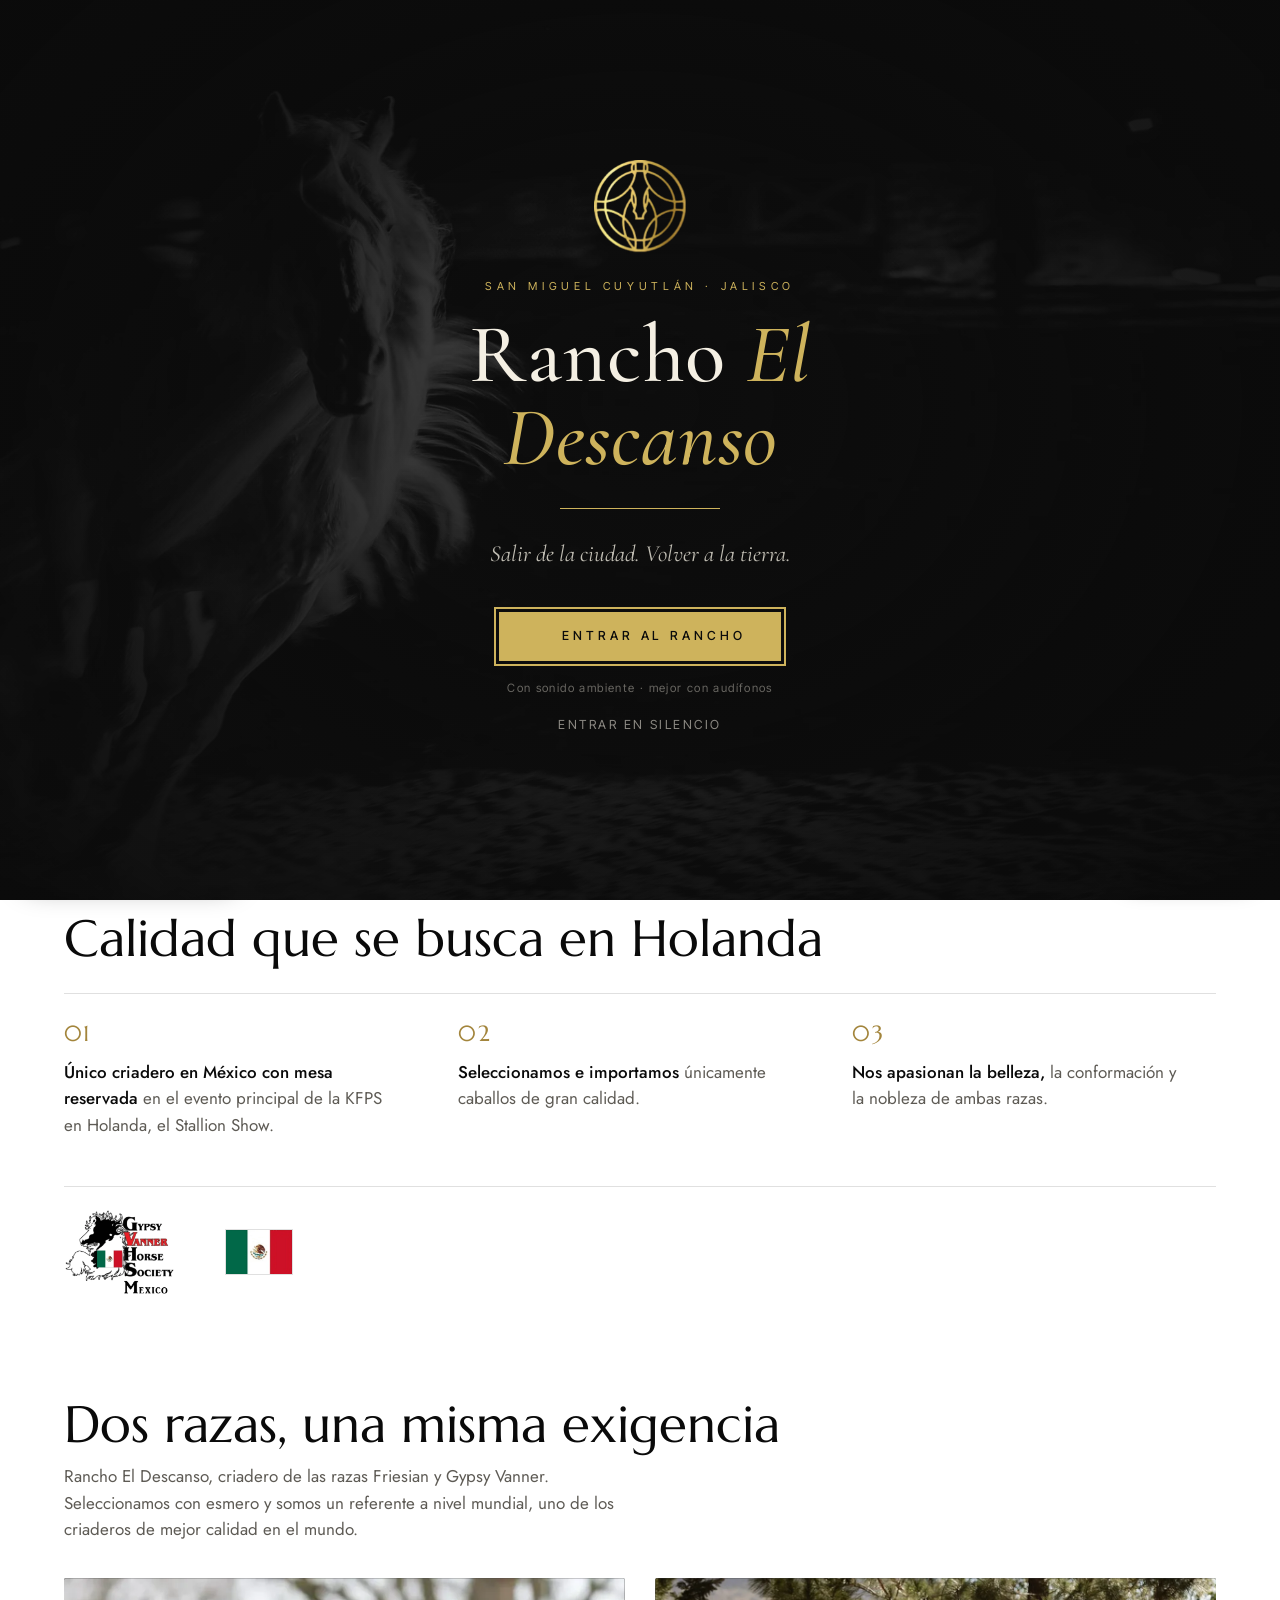
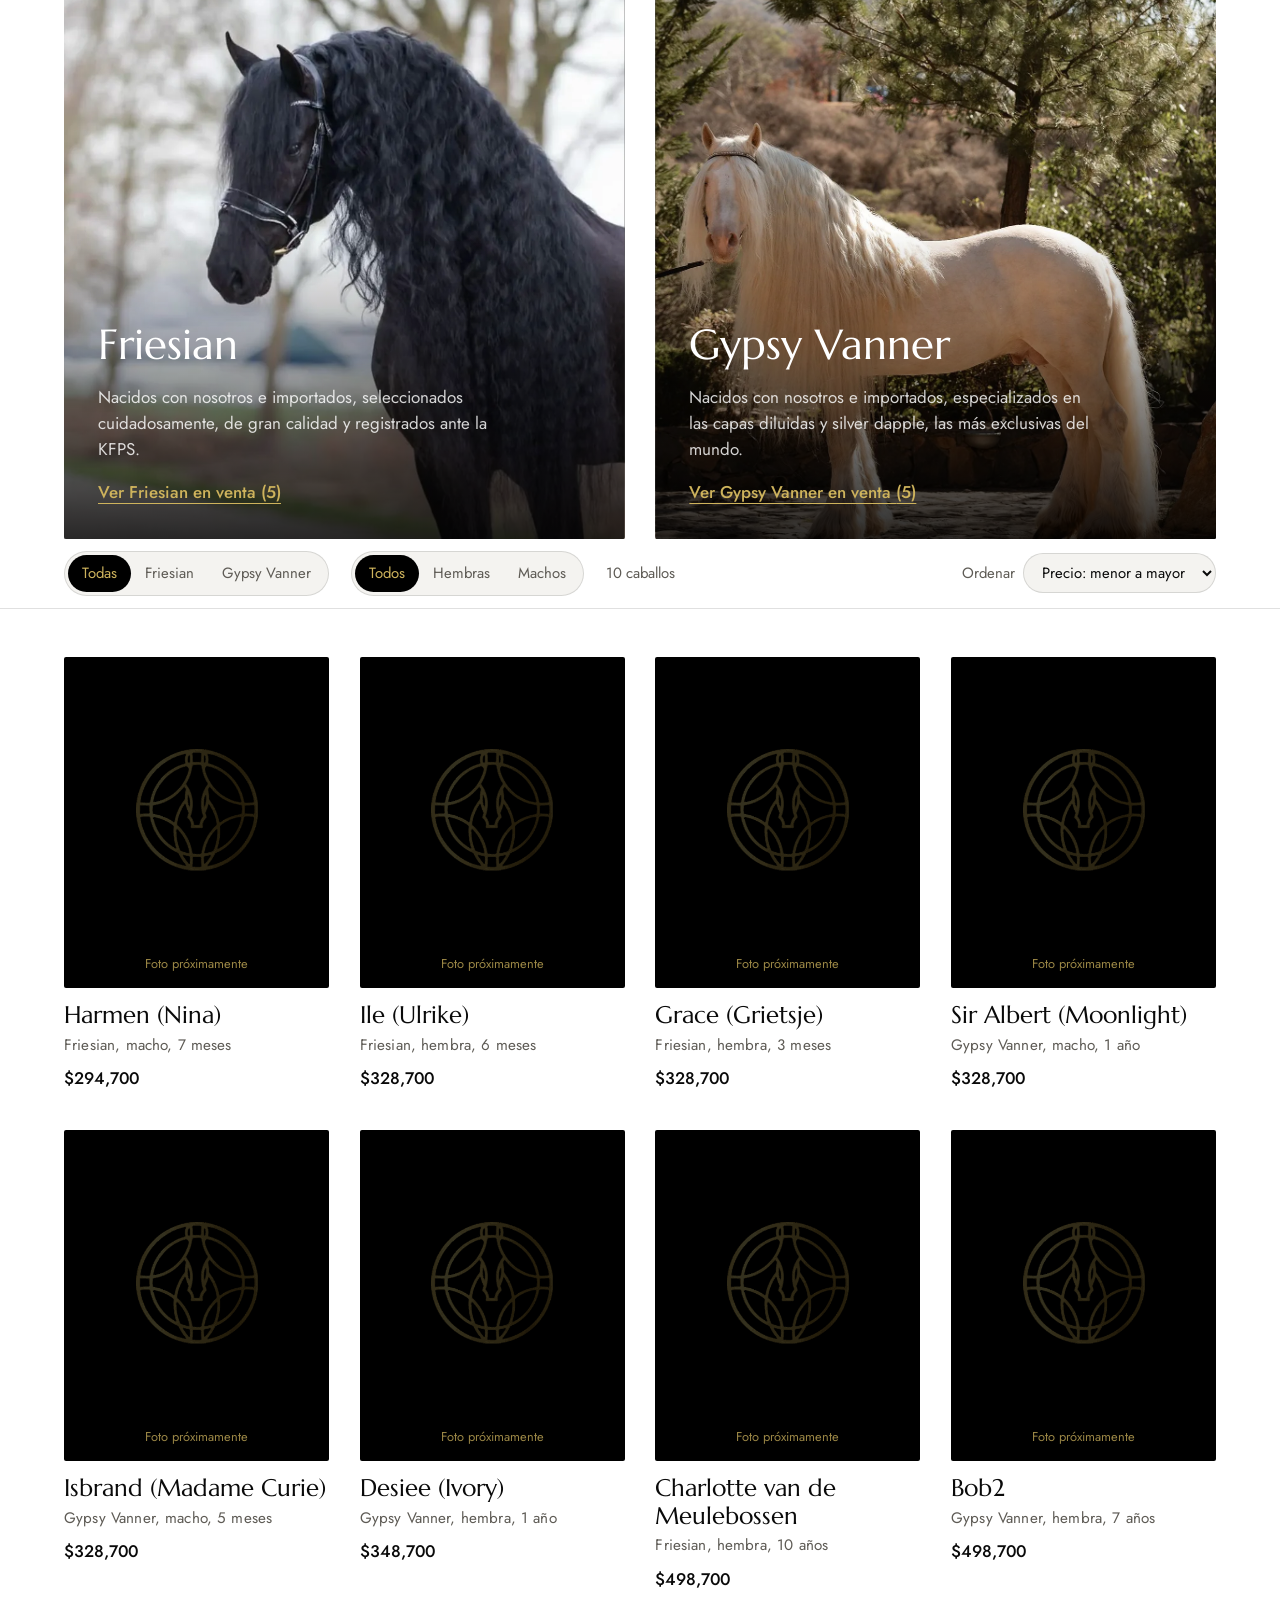
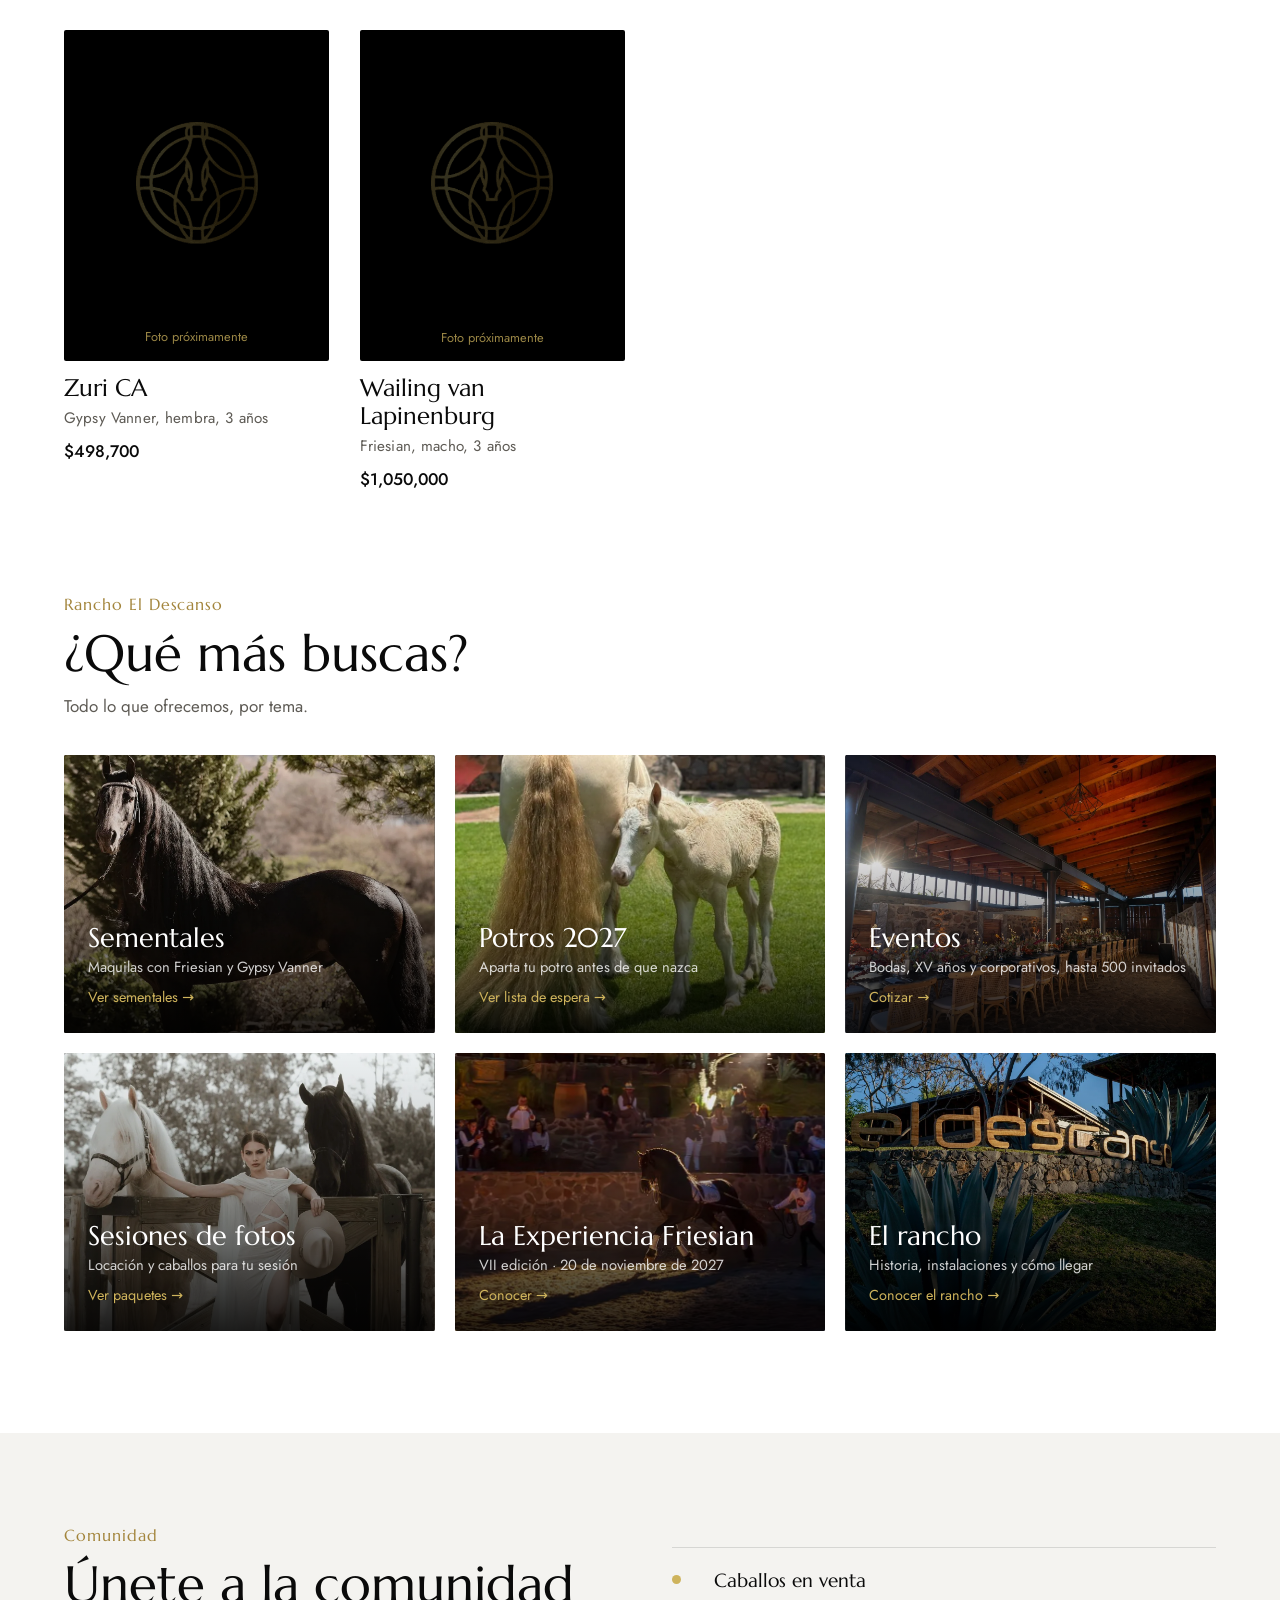
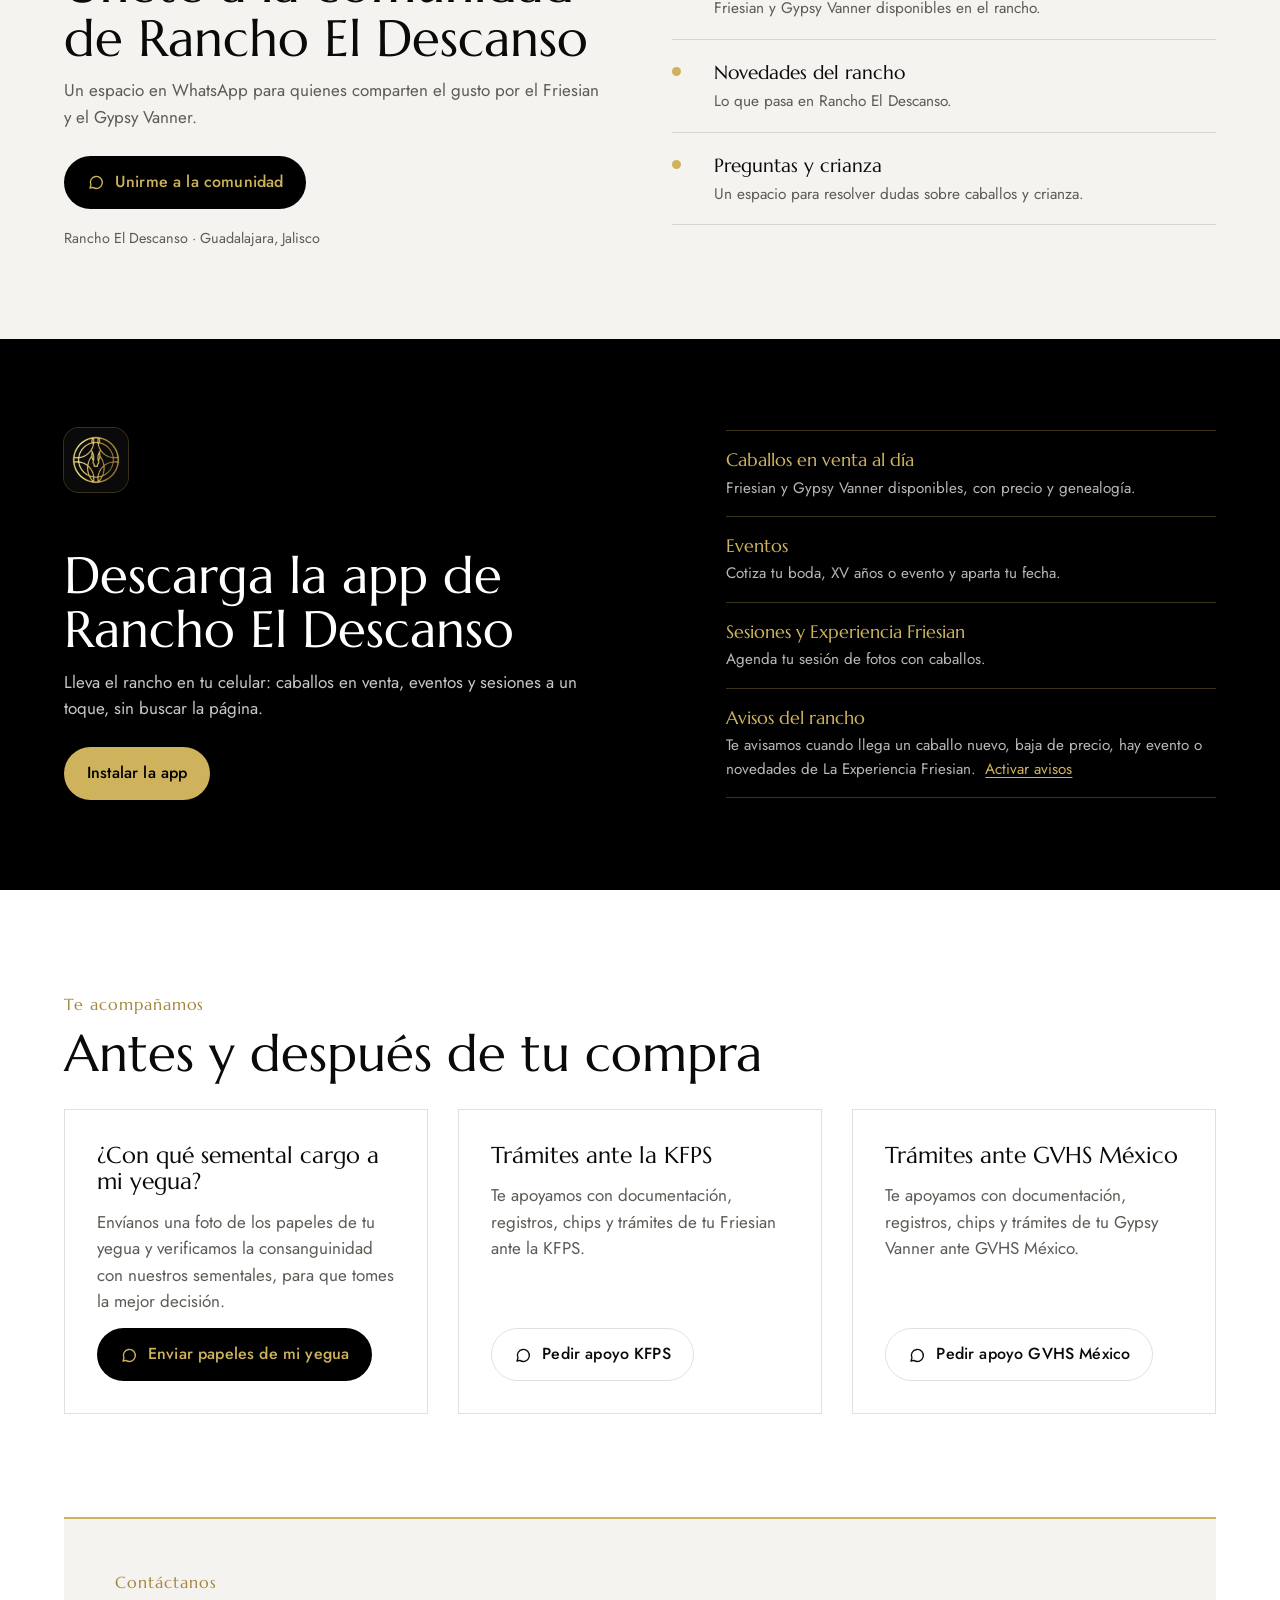
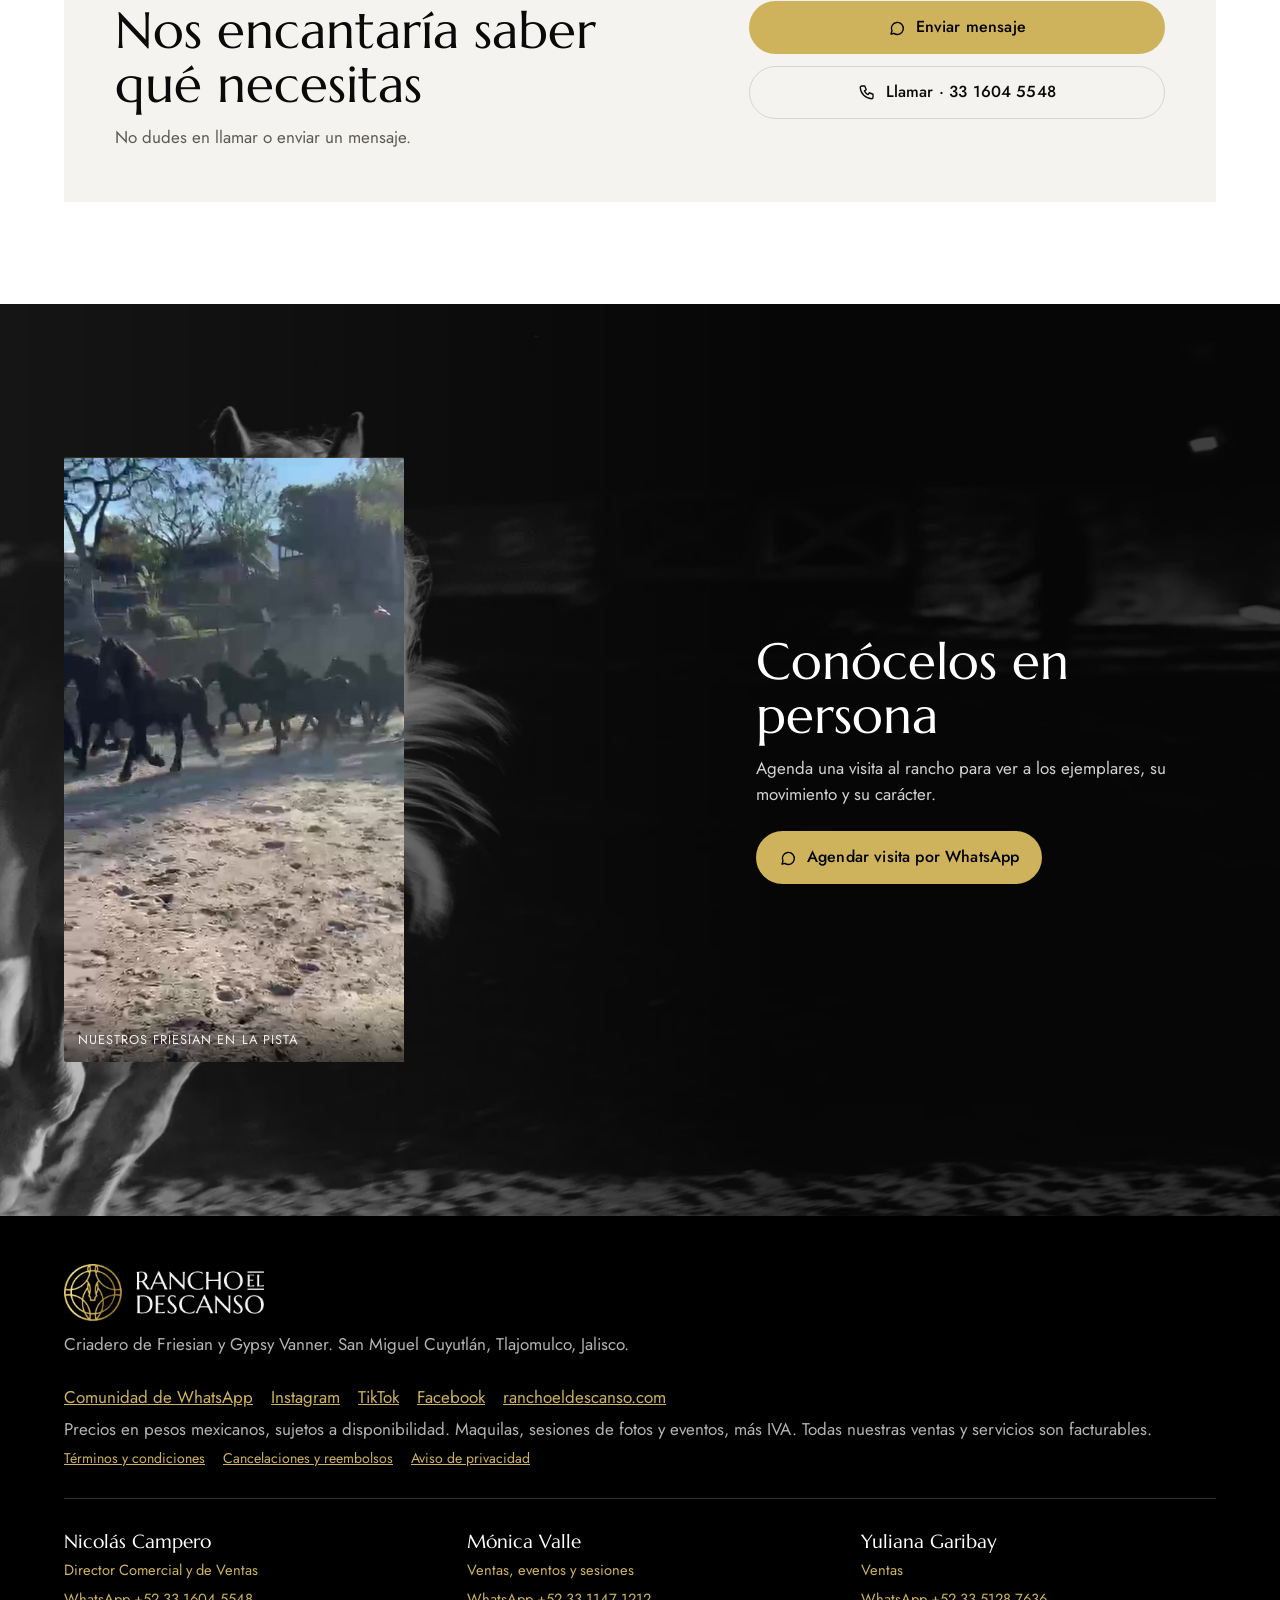
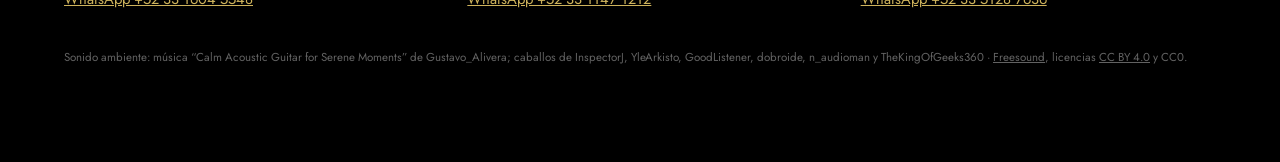
==== commit a2c1b466: "Inicio: bienvenida de Mario, textos de razas, apoyo (consanguinidad, KFPS, GVHS México), contacto y " ====
--- a/index.html
+++ b/index.html
@@ -2,7 +2,7 @@
 <html lang="es">
 <head>
 <meta charset="utf-8">
-<script>/* La página vive en Vercel: la copia de GitHub Pages redirige sola */if(/github\.io$/i.test(location.hostname)){location.replace("https://rancho-el-descanso.vercel.app"+location.pathname.replace(/^\/Catalogo-CRD/i,"")+location.search+location.hash);}</script>
+<script>/* La página vive en Vercel: la copia de GitHub Pages redirige sola */if(/github\.io$/i.test(location.hostname)){location.replace("https://www.ranchoeldescanso.com"+location.pathname.replace(/^\/Catalogo-CRD/i,"")+location.search+location.hash);}</script>
 <meta name="viewport" content="width=device-width, initial-scale=1, viewport-fit=cover">
 <title>Rancho El Descanso | Caballos Friesian y Gypsy Vanner, eventos y sesiones de fotos</title>
 <meta name="description" content="Caballos Friesian y Gypsy Vanner en venta, sementales, potros 2027, renta del rancho para bodas y XV años con cotización en línea, y sesiones de fotos con caballos en Rancho El Descanso, Tlajomulco, Guadalajara.">
@@ -523,6 +523,8 @@
 .perks li::before{content:"";grid-row:1/3;width:9px;height:9px;margin-top:9px;border-radius:50%;background:var(--gold)}
 .perks strong{font-family:var(--display);font-weight:400;font-size:1.2rem}
 .perks span{color:var(--muted);font-size:.96rem;grid-column:2}
+.perks a{display:contents;color:inherit;text-decoration:none}
+.perks a:hover strong,.perks a:focus-visible strong{color:var(--gold)}
 .community-place{margin:18px 0 0;font-size:.9rem;color:var(--muted)}
 @media (max-width:860px){.community-inner{grid-template-columns:1fr}}
 /* ---------- App (PWA) ---------- */
@@ -844,6 +846,25 @@
 .topline .site-nav a:nth-child(2){animation-delay:.08s}.topline .site-nav a:nth-child(3){animation-delay:.16s}.topline .site-nav a:nth-child(4){animation-delay:.24s}.topline .site-nav a:nth-child(5){animation-delay:.32s}.topline .site-nav a:nth-child(6){animation-delay:.40s}.topline .site-nav a:nth-child(7){animation-delay:.48s}
 @keyframes nrIn{from{opacity:0;transform:translateX(26px)}to{opacity:1;transform:none}}
 @media (prefers-reduced-motion:reduce){.nav-row a,.topline .site-nav a{animation:none}}
+
+.welcome .wl-points{list-style:none;margin:28px 0 0;padding:0;display:grid;grid-template-columns:repeat(3,minmax(0,1fr));gap:clamp(18px,2.4vw,32px);border-top:1px solid var(--rule)}
+.wl-points li{padding-top:22px}
+.wl-n{font-family:var(--display);color:var(--gold-deep);font-size:1.4rem;letter-spacing:.06em}
+.wl-points p{margin:8px 0 0;color:var(--muted);max-width:34ch}
+.wl-points strong{color:var(--ink);font-weight:500}
+.wl-logos{list-style:none;margin:clamp(32px,4vw,48px) 0 0;padding:22px 0 0;border-top:1px solid var(--rule);display:flex;flex-wrap:wrap;align-items:center;gap:clamp(24px,4vw,56px)}
+.wl-logos img{display:block;height:86px;width:auto}
+.wl-logos img.wl-flag{height:44px;box-shadow:0 0 0 1px var(--rule)}
+.ap-grid{display:grid;grid-template-columns:repeat(3,minmax(0,1fr));gap:clamp(18px,2.4vw,32px);margin-top:28px}
+.ap-card{border:1px solid var(--rule);padding:clamp(22px,2.6vw,32px);display:flex;flex-direction:column;gap:14px;background:var(--paper)}
+.ap-card h3{font-family:var(--display);font-weight:400;font-size:1.45rem;line-height:1.15;margin:0}
+.ap-card p{margin:0;color:var(--muted);flex:1}
+.ap-card .btn{align-self:flex-start}
+.ct-box{display:grid;grid-template-columns:1.4fr 1fr;gap:clamp(20px,4vw,56px);align-items:center;background:var(--mist);padding:clamp(28px,4vw,56px);border-top:2px solid var(--gold)}
+.ct-box .sec-lede{margin-bottom:0}
+.ct-actions{display:flex;flex-direction:column;gap:12px;align-items:stretch}
+.ct-actions .btn{justify-content:center}
+@media (max-width:860px){.welcome .wl-points,.ap-grid,.ct-box{grid-template-columns:1fr}.wl-logos img{height:70px}}
 </style>
 <link rel="stylesheet" href="/lux.css">
 <script src="/ph.js"></script>
@@ -862,29 +883,43 @@
     </div>
     <nav class="site-nav nav-row" aria-label="Secciones"><a href="#catalogo">Caballos en venta</a><a href="#sementales">Sementales</a><a href="#potros">Potros 2027</a><a href="#eventos">Eventos</a><a href="#sesiones">Sesiones de fotos</a><a href="#exfr">Experiencia Friesian</a><a href="#rancho">El rancho</a></nav>
     <div class="hero-body">
-      <p class="hero-kicker">Rancho El Descanso · Desde 2012</p>
+      <p class="hero-kicker">Bienvenidos · Rancho El Descanso</p>
       <h1 class="hero-claim"><span>Salir de la ciudad.</span><span>Volver a la <em>tierra.</em></span></h1>
-      <p class="lede">Seis hectáreas donde primero es la naturaleza. Aquí criamos Friesian con certificación KFPS y Gypsy Vanner: revisa la genealogía y los predicados de cada ejemplar en venta y agenda una visita. Si lo requieres, facturamos la compra de tu caballo.</p>
+      <p class="lede">Criadero e importador con más de 18 años de experiencia. Desde hace 11 años visitamos los Países Bajos para actualizarnos y buscar la mejor calidad.</p>
       <div class="hero-actions">
-        <a class="btn btn-mono" href="rancho/">Conoce el rancho <span aria-hidden="true">→</span></a>
-        <a class="btn btn-ghost" href="#catalogo">Ver caballos en venta</a>
+        <a class="btn btn-mono" href="#catalogo">Ver caballos en venta <span aria-hidden="true">→</span></a>
+        <a class="btn btn-ghost" href="rancho/">Conoce el rancho</a>
       </div>
     </div>
   </div>
 </header>
 <nav class="crumbs" data-view="sementales potros eventos sesiones exfr rancho" aria-label="Ruta"><a href="#inicio">← Inicio</a><span aria-hidden="true">/</span><span id="crumb-now"></span></nav>
 
+<section class="band welcome" id="bienvenida" data-view="inicio" aria-labelledby="t-bienvenida">
+  <p class="eyebrow">Bienvenidos</p>
+  <h2 class="sec-title" id="t-bienvenida">Calidad que se busca en Holanda</h2>
+  <ol class="wl-points">
+    <li><span class="wl-n">01</span><p><strong>Único criadero en México con mesa reservada</strong> en el evento principal de la KFPS en Holanda, el Stallion Show.</p></li>
+    <li><span class="wl-n">02</span><p><strong>Seleccionamos e importamos</strong> únicamente caballos de gran calidad.</p></li>
+    <li><span class="wl-n">03</span><p><strong>Nos apasionan la belleza,</strong> la conformación y la nobleza de ambas razas.</p></li>
+  </ol>
+  <ul class="wl-logos" aria-label="Registros y asociaciones">
+    <li><img src="marca/asociaciones/gvhs-mexico.webp" alt="Gypsy Vanner Horse Society México" width="400" height="310" loading="lazy"></li>
+    <li><img src="marca/asociaciones/bandera-mexico.webp" alt="Bandera de México" width="260" height="174" loading="lazy" class="wl-flag"></li>
+  </ul>
+</section>
+
 <section class="band" id="razas" data-view="inicio" aria-labelledby="t-razas">
   <h2 class="sec-title" id="t-razas">Dos razas, una misma exigencia</h2>
-  <p class="sec-lede">Criamos y seleccionamos cada ejemplar en el rancho, cuidando genética, carácter y bienestar.</p>
+  <p class="sec-lede">Rancho El Descanso, criadero de las razas Friesian y Gypsy Vanner. Seleccionamos con esmero y somos un referente a nivel mundial, uno de los criaderos de mejor calidad en el mundo.</p>
   <div class="duo">
     <a class="tile" href="#catalogo" data-go-breed="Friesian">
       <img src="friesian.webp" alt="Friesian negro de melena larga y ondulada" loading="lazy" style="object-position:30% 30%">
-      <div class="tile-body"><p class="tile-name">Friesian</p><p class="tile-text">Elegancia, fuerza y nobleza. Pelaje negro brillante y un andar majestuoso. Criadero con certificación KFPS.</p><span class="tile-link">Ver Friesian en venta <span data-count="Friesian"></span></span></div>
+      <div class="tile-body"><p class="tile-name">Friesian</p><p class="tile-text">Nacidos con nosotros e importados, seleccionados cuidadosamente, de gran calidad y registrados ante la KFPS.</p><span class="tile-link">Ver Friesian en venta <span data-count="Friesian"></span></span></div>
     </a>
     <a class="tile" href="#catalogo" data-go-breed="Gypsy Vanner">
       <img src="gypsy.webp" alt="Gypsy Vanner cremello entre pinos en Rancho El Descanso" loading="lazy" style="object-position:50% 55%">
-      <div class="tile-body"><p class="tile-name">Gypsy Vanner</p><p class="tile-text">Fuerte, dócil y hermoso. Abundante crin y patas con plumas que lo hacen inconfundible.</p><span class="tile-link">Ver Gypsy Vanner en venta <span data-count="Gypsy Vanner"></span></span></div>
+      <div class="tile-body"><p class="tile-name">Gypsy Vanner</p><p class="tile-text">Nacidos con nosotros e importados, especializados en las capas diluidas y silver dapple, las más exclusivas del mundo.</p><span class="tile-link">Ver Gypsy Vanner en venta <span data-count="Gypsy Vanner"></span></span></div>
     </a>
   </div>
 </section>
@@ -1253,9 +1288,9 @@
       <p class="community-place">Rancho El Descanso · Guadalajara, Jalisco</p>
     </div>
     <ul class="perks">
-      <li><strong>Caballos en venta</strong><span>Friesian y Gypsy Vanner disponibles en el rancho.</span></li>
-      <li><strong>Novedades del rancho</strong><span>Lo que pasa en Rancho El Descanso.</span></li>
-      <li><strong>Preguntas y crianza</strong><span>Un espacio para resolver dudas sobre caballos y crianza.</span></li>
+      <li><a href="#catalogo"><strong>Caballos en venta</strong><span>Friesian y Gypsy Vanner disponibles en el rancho.</span></a></li>
+      <li><a href="https://chat.whatsapp.com/GK2yv1ScgG9ALHMamZUh75" target="_blank" rel="noopener"><strong>Novedades del rancho</strong><span>Lo que pasa en Rancho El Descanso.</span></a></li>
+      <li><a href="https://chat.whatsapp.com/GK2yv1ScgG9ALHMamZUh75" target="_blank" rel="noopener"><strong>Preguntas y crianza</strong><span>Un espacio para resolver dudas sobre caballos y crianza.</span></a></li>
     </ul>
   </div>
 </section>
@@ -1301,6 +1336,42 @@
   </div>
 </section>
 
+<section class="band apoyo" id="apoyo" data-view="inicio sementales" aria-labelledby="t-apoyo">
+  <p class="eyebrow">Te acompañamos</p>
+  <h2 class="sec-title" id="t-apoyo">Antes y después de tu compra</h2>
+  <div class="ap-grid">
+    <article class="ap-card">
+      <h3>¿Con qué semental cargo a mi yegua?</h3>
+      <p>Envíanos una foto de los papeles de tu yegua y verificamos la consanguinidad con nuestros sementales, para que tomes la mejor decisión.</p>
+      <a class="btn btn-dark" data-wa-msg="Hola, les mando la foto de los papeles de mi yegua para revisar la consanguinidad con sus sementales." href="#" target="_blank" rel="noopener"><svg viewBox="0 0 24 24" fill="none" stroke="currentColor" stroke-width="1.8" aria-hidden="true"><path d="M4 20l1.3-3.9A8 8 0 1 1 8 19.2L4 20z" stroke-linejoin="round"/></svg>Enviar papeles de mi yegua</a>
+    </article>
+    <article class="ap-card">
+      <h3>Trámites ante la KFPS</h3>
+      <p>Te apoyamos con documentación, registros, chips y trámites de tu Friesian ante la KFPS.</p>
+      <a class="btn btn-line" data-wa-msg="Hola, necesito apoyo con un trámite ante la KFPS (documentación, registro o chip)." href="#" target="_blank" rel="noopener"><svg viewBox="0 0 24 24" fill="none" stroke="currentColor" stroke-width="1.8" aria-hidden="true"><path d="M4 20l1.3-3.9A8 8 0 1 1 8 19.2L4 20z" stroke-linejoin="round"/></svg>Pedir apoyo KFPS</a>
+    </article>
+    <article class="ap-card">
+      <h3>Trámites ante GVHS México</h3>
+      <p>Te apoyamos con documentación, registros, chips y trámites de tu Gypsy Vanner ante GVHS México.</p>
+      <a class="btn btn-line" data-wa-msg="Hola, necesito apoyo con un trámite ante GVHS México (documentación, registro o chip)." href="#" target="_blank" rel="noopener"><svg viewBox="0 0 24 24" fill="none" stroke="currentColor" stroke-width="1.8" aria-hidden="true"><path d="M4 20l1.3-3.9A8 8 0 1 1 8 19.2L4 20z" stroke-linejoin="round"/></svg>Pedir apoyo GVHS México</a>
+    </article>
+  </div>
+</section>
+
+<section class="band contacto" id="contacto" data-view="inicio sementales potros eventos sesiones rancho" aria-labelledby="t-contacto">
+  <div class="ct-box">
+    <div>
+      <p class="eyebrow">Contáctanos</p>
+      <h2 class="sec-title" id="t-contacto">Nos encantaría saber qué necesitas</h2>
+      <p class="sec-lede">No dudes en llamar o enviar un mensaje.</p>
+    </div>
+    <div class="ct-actions">
+      <a class="btn btn-wa" data-wa href="#" target="_blank" rel="noopener"><svg viewBox="0 0 24 24" fill="none" stroke="currentColor" stroke-width="1.8" aria-hidden="true"><path d="M4 20l1.3-3.9A8 8 0 1 1 8 19.2L4 20z" stroke-linejoin="round"/></svg>Enviar mensaje</a>
+      <a class="btn btn-line" href="tel:+523316045548" data-call><svg viewBox="0 0 24 24" fill="none" stroke="currentColor" stroke-width="1.8" aria-hidden="true"><path d="M5 4h4l2 5-2.5 1.5a11 11 0 0 0 5 5L15 13l5 2v4a2 2 0 0 1-2 2A16 16 0 0 1 3 6a2 2 0 0 1 2-2z" stroke-linejoin="round"/></svg>Llamar · 33 1604 5548</a>
+    </div>
+  </div>
+</section>
+
 <section class="visit" data-view="inicio rancho" aria-labelledby="t-visita">
   <img src="galope.webp" alt="Caballo galopando en la pista del rancho" loading="lazy">
   <div class="visit-inner"><figure class="visit-reel"><video autoplay muted loop playsinline preload="metadata" poster="fotos/manada.jpg" aria-label="Friesian del rancho galopando en la pista"><source src="fotos/manada.mp4" type="video/mp4"></video><figcaption>Nuestros Friesian en la pista</figcaption></figure><div class="visit-box">
@@ -1325,7 +1396,7 @@
     </div>
     <div class="team" aria-label="Equipo">
       <div class="person"><p class="person-name">Nicolás Campero</p><p class="person-role">Director Comercial y de Ventas</p><p><a data-wa href="#" target="_blank" rel="noopener">WhatsApp <span data-phone-label></span></a></p></div>
-      <div class="person"><p class="person-name">Mónica Valle</p><p class="person-role">Directora General y Ventas</p><p><a href="https://wa.me/523311471212" target="_blank" rel="noopener">WhatsApp +52 33 1147 1212</a></p></div>
+      <div class="person"><p class="person-name">Mónica Valle</p><p class="person-role">Ventas, eventos y sesiones</p><p><a href="https://wa.me/523311471212" target="_blank" rel="noopener">WhatsApp +52 33 1147 1212</a></p></div>
       <div class="person"><p class="person-name">Yuliana Garibay</p><p class="person-role">Ventas</p><p><a href="https://wa.me/523351287636" target="_blank" rel="noopener">WhatsApp +52 33 5128 7636</a></p></div>
     </div>
   </div>
@@ -2789,6 +2860,8 @@
 /* ================== ARRANQUE ================== */
 document.querySelectorAll("[data-wa]").forEach(a=>a.href=waLink("Hola, vi el catálogo de Rancho El Descanso y me gustaría más información."));
 document.querySelectorAll("[data-wa-visit]").forEach(a=>a.href=waLink("Hola, me gustaría agendar una visita a Rancho El Descanso para conocer los caballos en venta."));
+document.querySelectorAll("[data-wa-msg]").forEach(a=>{a.href=waLink(a.dataset.waMsg);a.addEventListener("click",()=>track("Contact",{content_name:"whatsapp_apoyo"}));});
+document.querySelectorAll("[data-call]").forEach(a=>a.addEventListener("click",()=>track("Contact",{content_name:"llamada"})));
 document.querySelectorAll("[data-go-breed]").forEach(a=>a.addEventListener("click",e=>{e.preventDefault();state.raza=a.dataset.goBreed;sync();render();goCatalog();}));
 document.querySelectorAll("[data-phone-label]").forEach(a=>a.textContent=CONFIG.WHATSAPP_LABEL);
 document.querySelectorAll("#f-raza button").forEach(b=>b.onclick=()=>{state.raza=b.dataset.v;sync();render();});
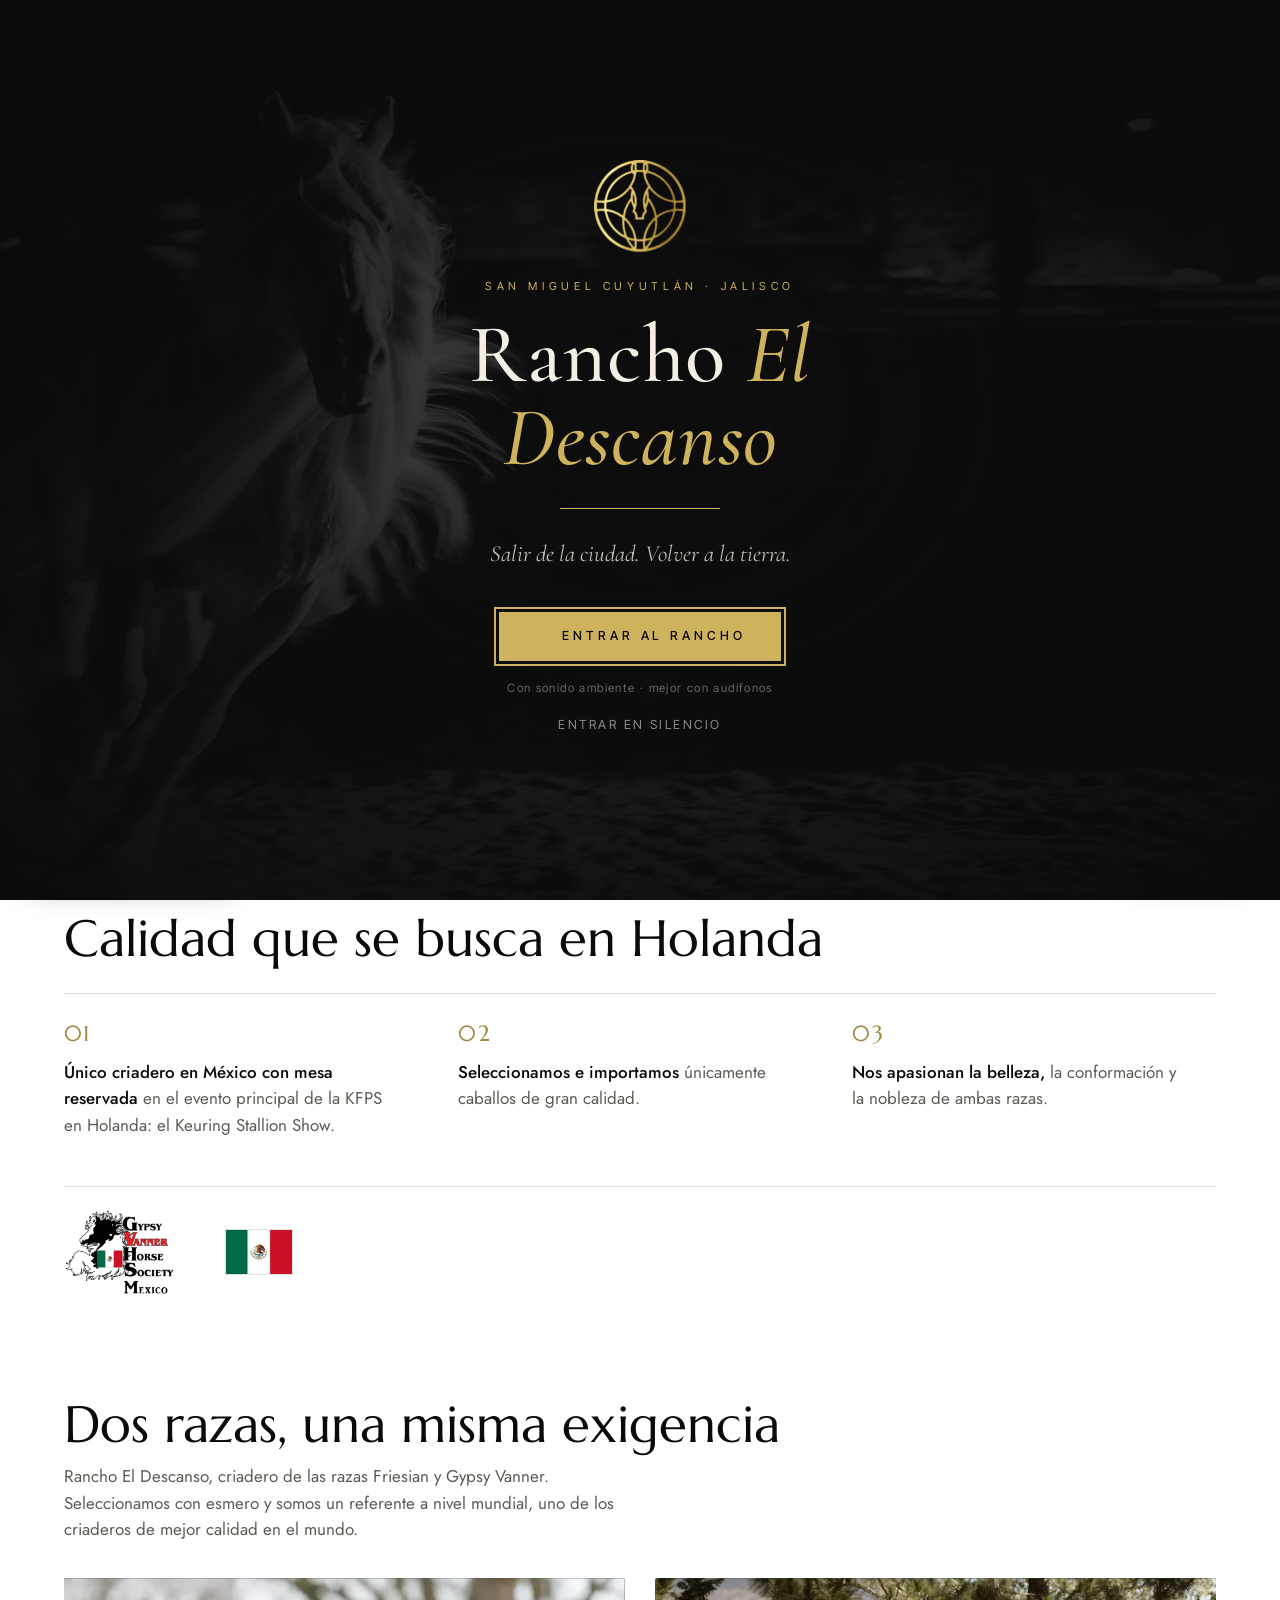
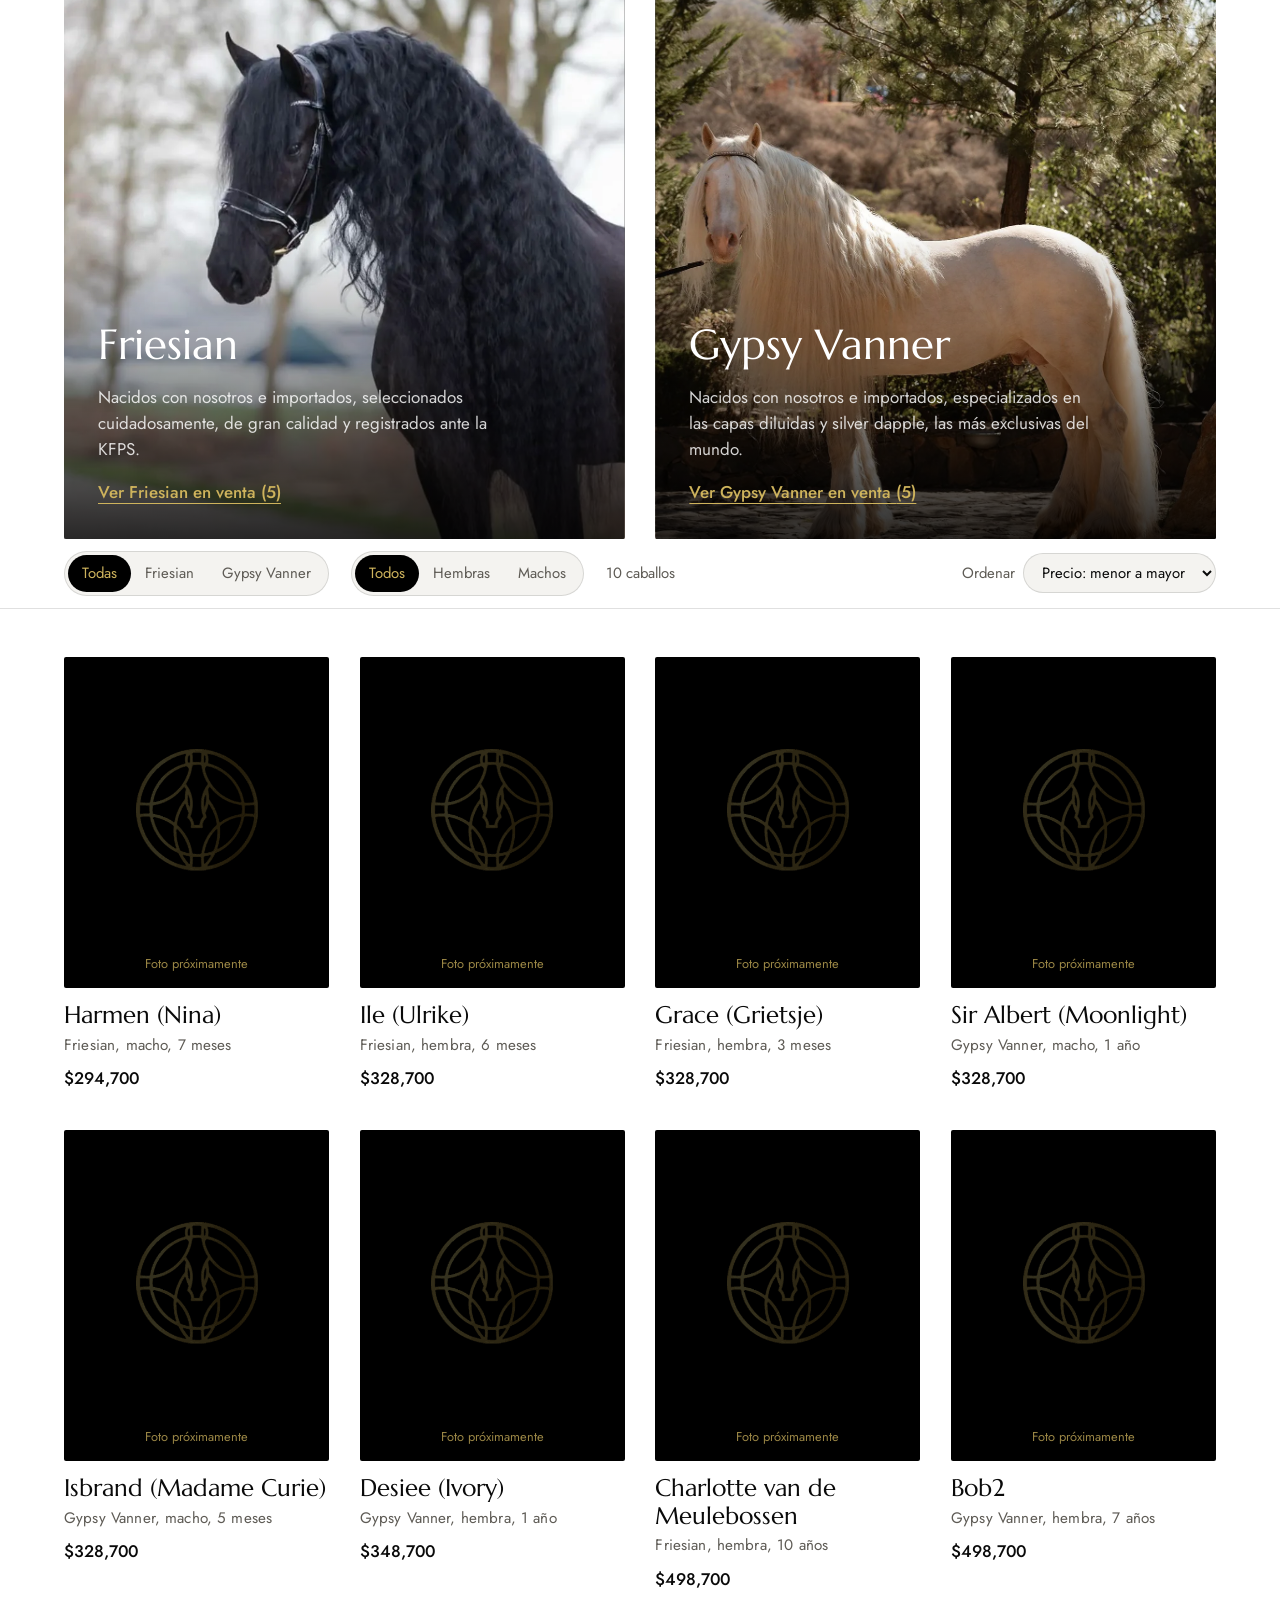
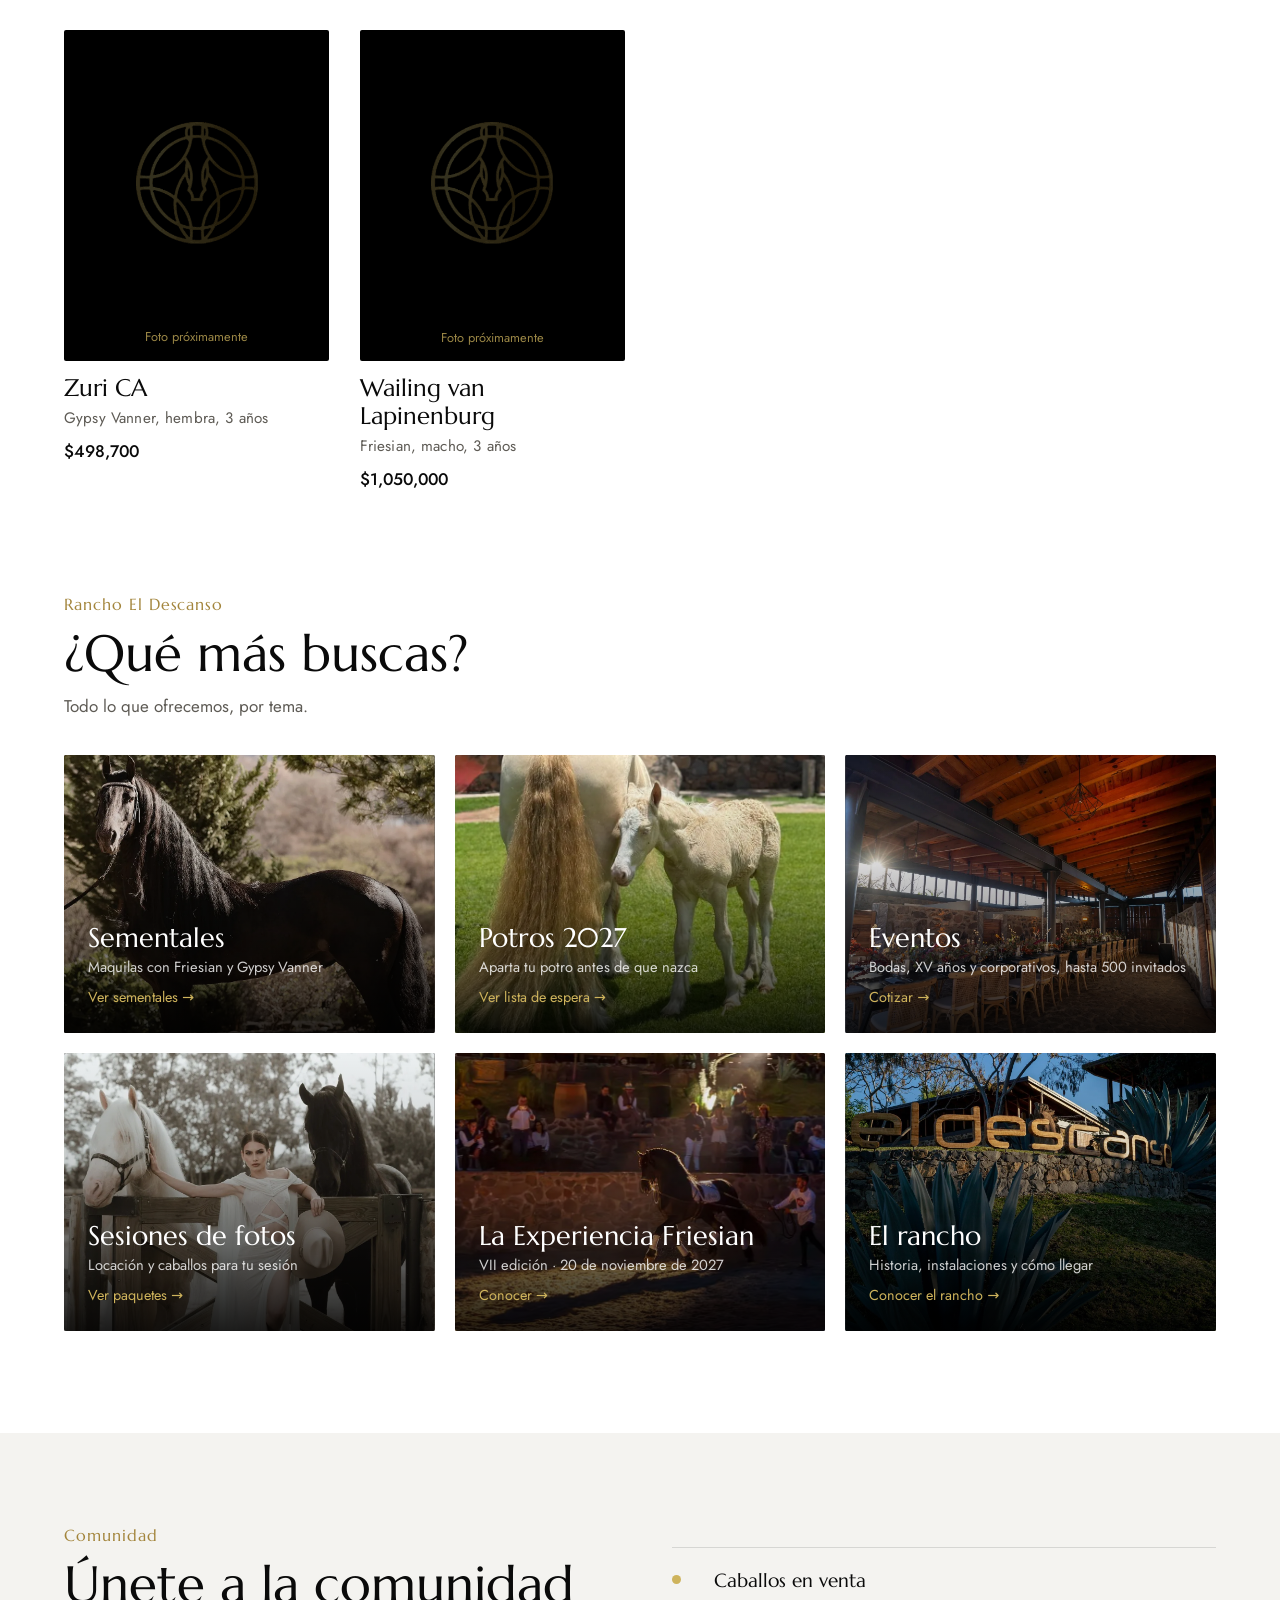
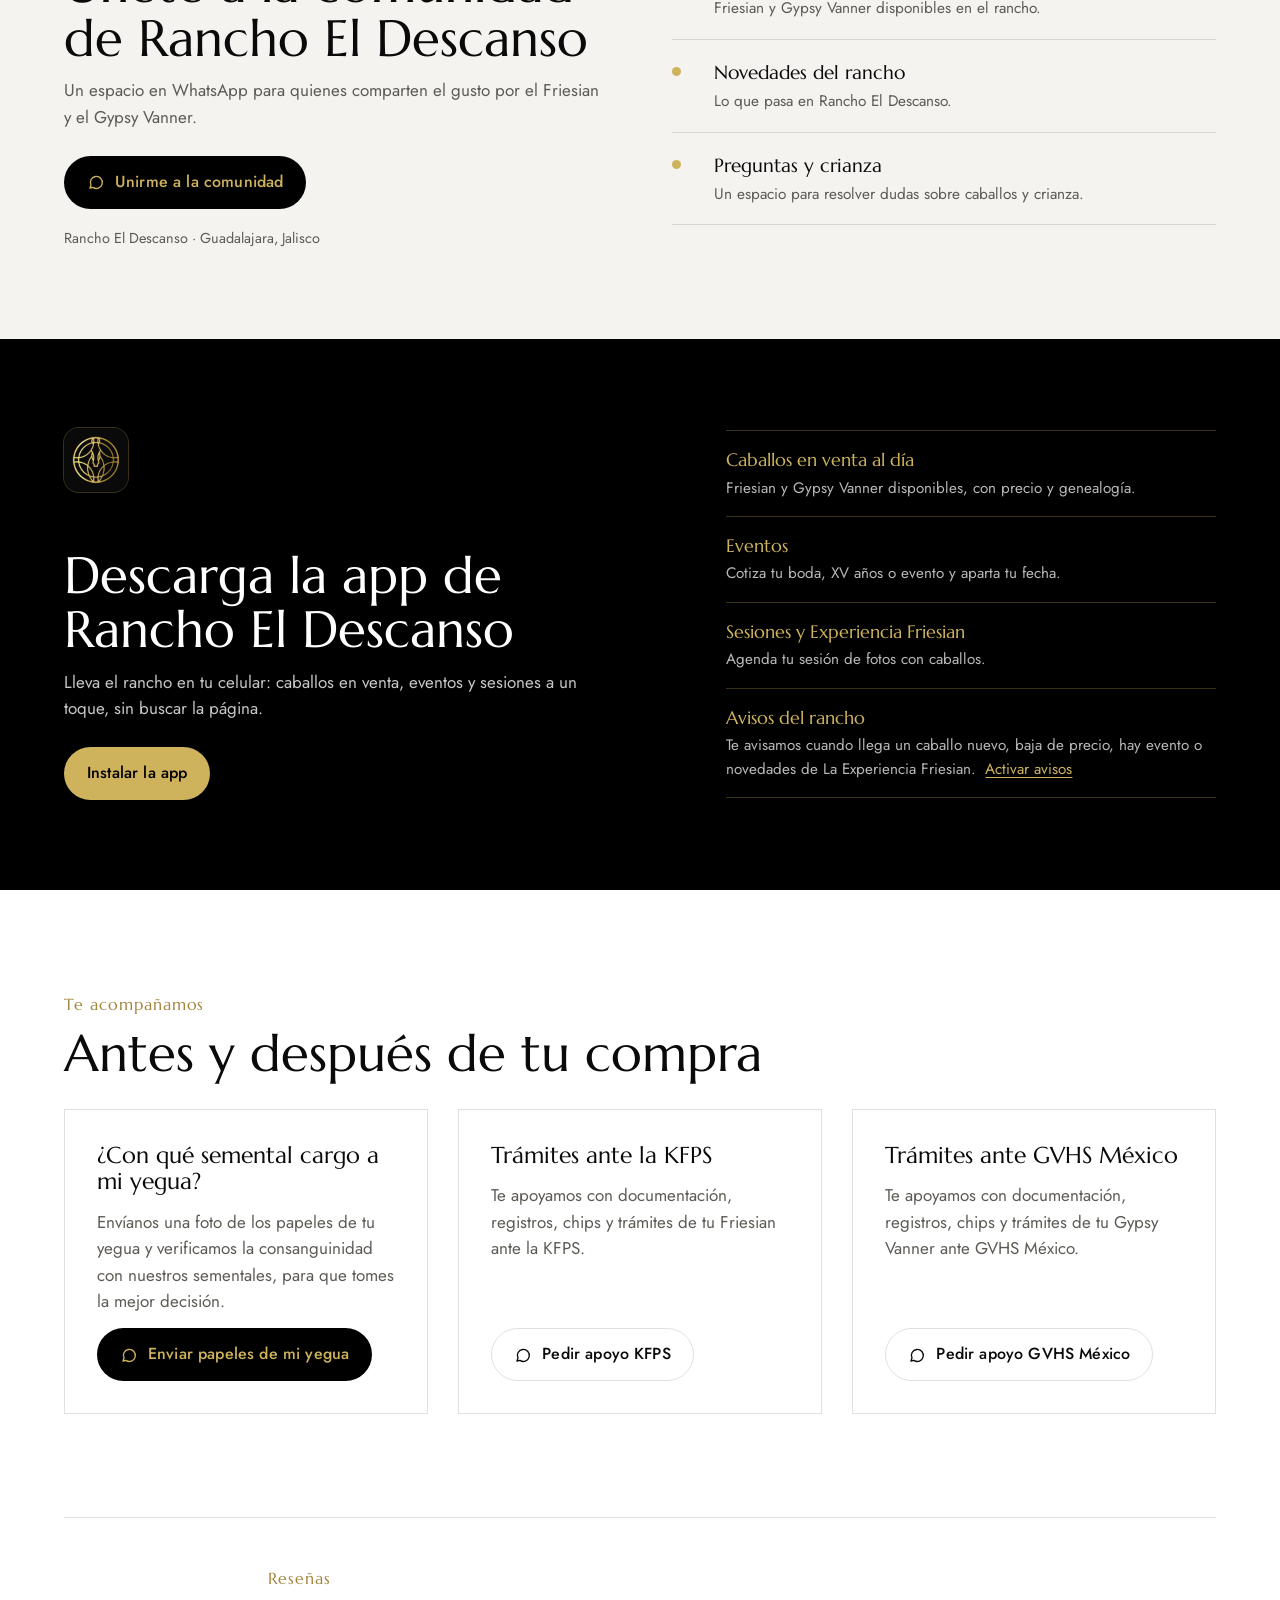
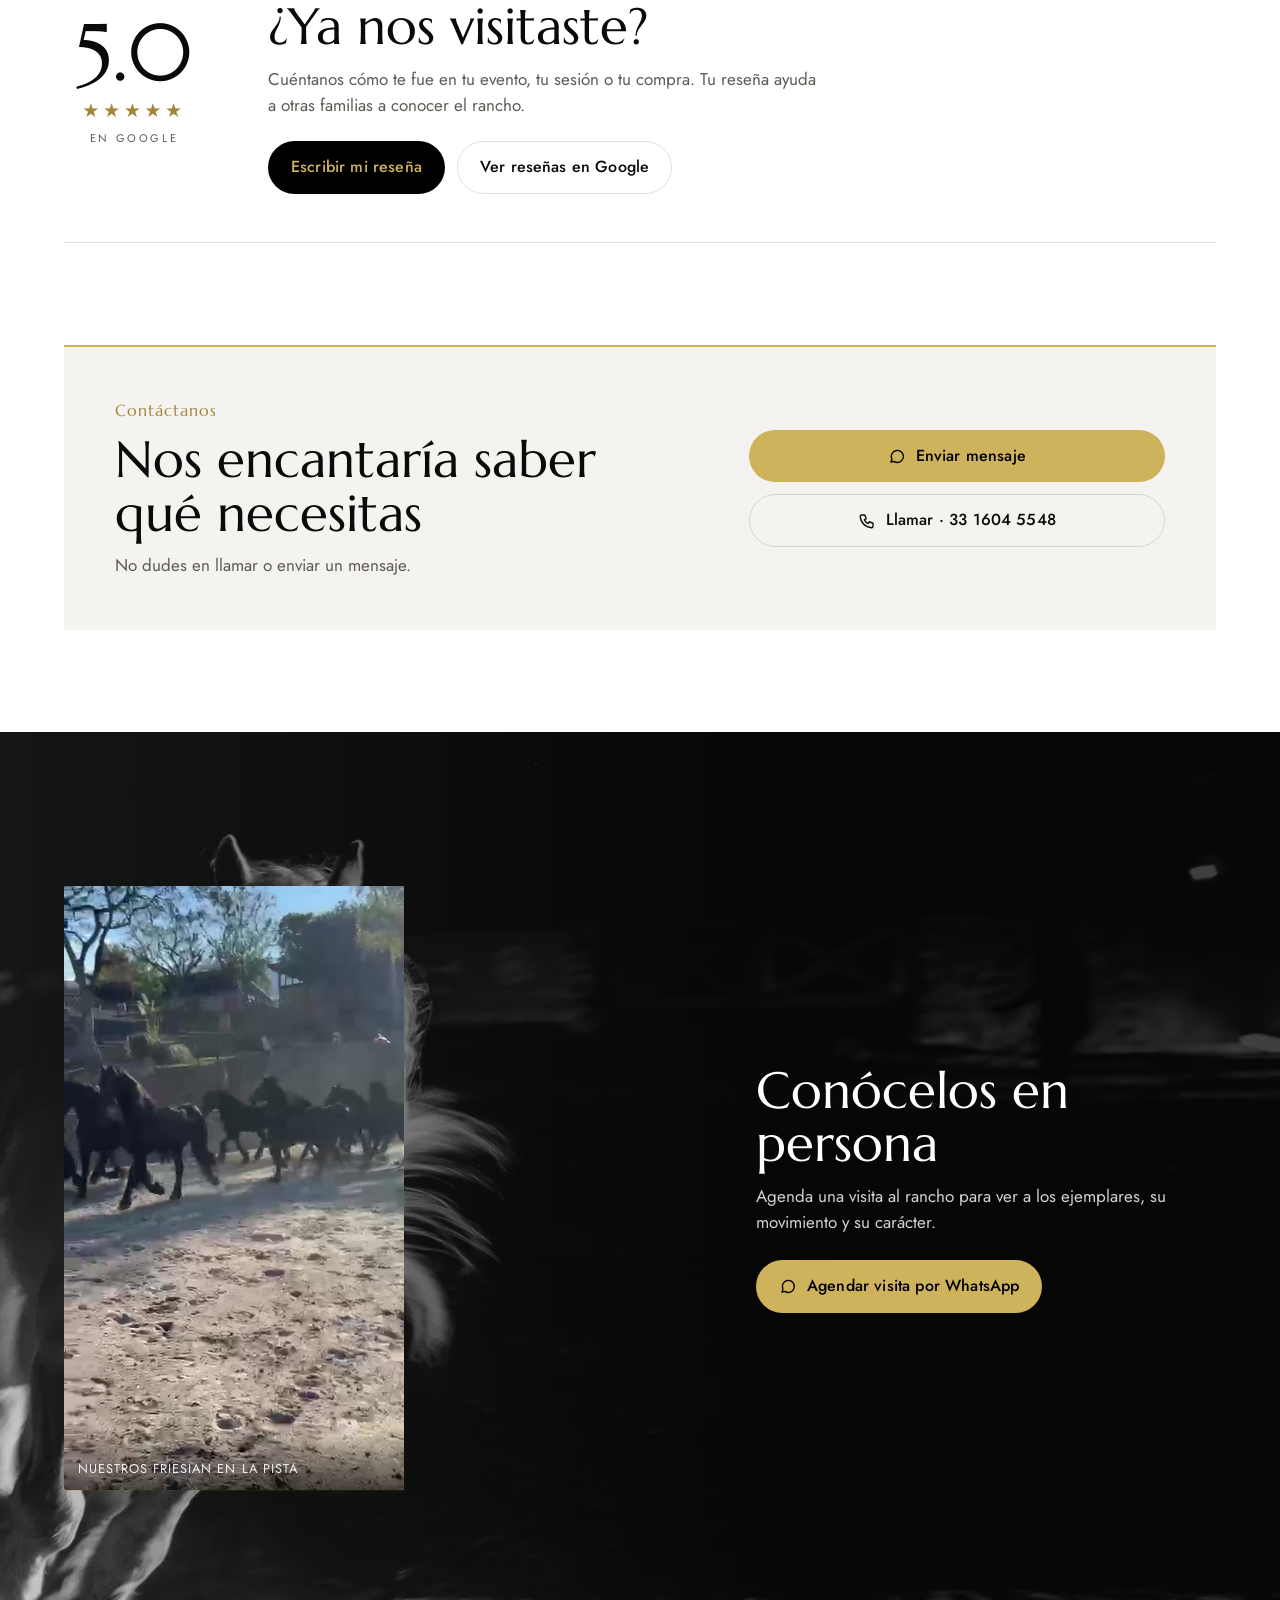
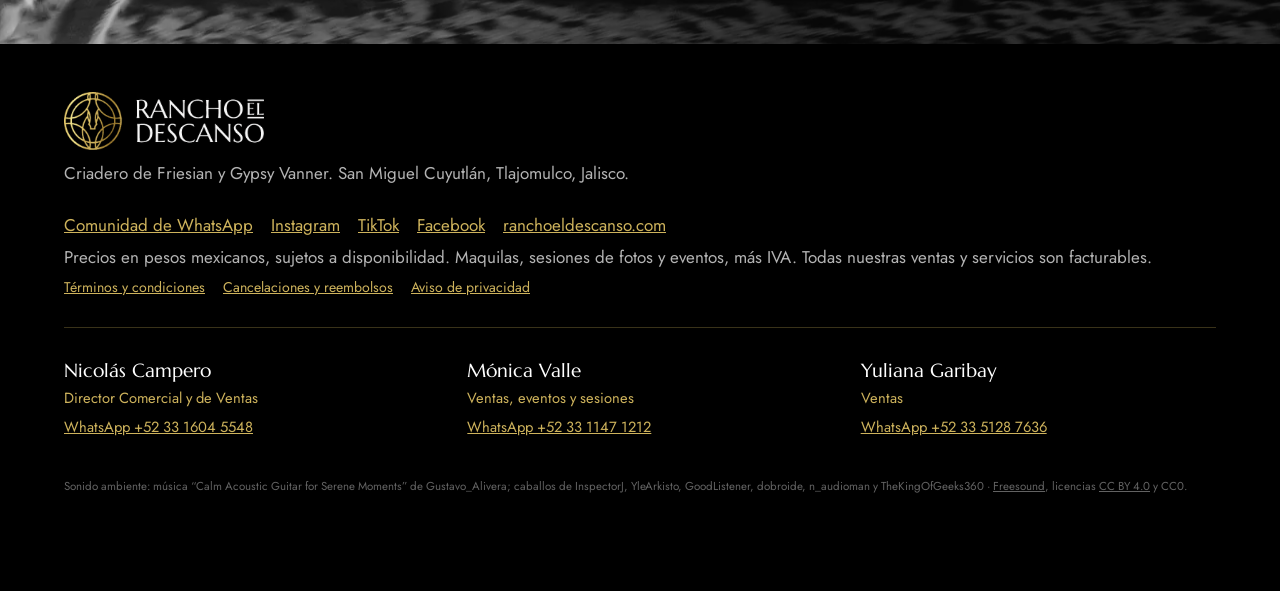
==== commit 8d147e62: "Inicio: Keuring Stallion Show, sección de reseñas (Google) y borrador oculto de Dietas y cuidados Co" ====
--- a/index.html
+++ b/index.html
@@ -865,6 +865,22 @@
 .ct-actions{display:flex;flex-direction:column;gap:12px;align-items:stretch}
 .ct-actions .btn{justify-content:center}
 @media (max-width:860px){.welcome .wl-points,.ap-grid,.ct-box{grid-template-columns:1fr}.wl-logos img{height:70px}}
+
+.rs-box{display:grid;grid-template-columns:auto 1fr;gap:clamp(24px,5vw,72px);align-items:center;border-top:1px solid var(--rule);border-bottom:1px solid var(--rule);padding:clamp(28px,4vw,48px) 0}
+.rs-score{display:flex;flex-direction:column;align-items:center;gap:4px;min-width:140px}
+.rs-num{font-family:var(--display);font-size:clamp(3.4rem,7vw,5rem);line-height:1}
+.rs-stars{color:var(--gold-deep);letter-spacing:.18em;font-size:1.2rem}
+.rs-src{font-size:11px;letter-spacing:.24em;text-transform:uppercase;color:var(--muted)}
+.rs-box .sec-lede{margin-bottom:22px}
+.rs-actions{display:flex;flex-wrap:wrap;gap:12px}
+.cu-grid{display:grid;grid-template-columns:repeat(auto-fill,minmax(300px,1fr));gap:clamp(18px,2.4vw,28px);margin-top:28px}
+.cu-card{border-top:2px solid var(--gold);background:var(--mist);padding:clamp(20px,2.4vw,28px)}
+.cu-card h3{font-family:var(--display);font-weight:400;font-size:1.4rem;margin:0 0 12px}
+.cu-card ul{margin:0;padding-left:1.1em;color:var(--muted)}
+.cu-card li{margin:0 0 8px}
+.cu-cta{display:flex;flex-wrap:wrap;align-items:center;gap:12px;margin-top:28px}
+.cu-cta p{margin:0 12px 0 0;font-family:var(--display);font-size:1.3rem}
+@media (max-width:860px){.rs-box{grid-template-columns:1fr;text-align:left}.rs-score{align-items:flex-start}}
 </style>
 <link rel="stylesheet" href="/lux.css">
 <script src="/ph.js"></script>
@@ -899,7 +915,7 @@
   <p class="eyebrow">Bienvenidos</p>
   <h2 class="sec-title" id="t-bienvenida">Calidad que se busca en Holanda</h2>
   <ol class="wl-points">
-    <li><span class="wl-n">01</span><p><strong>Único criadero en México con mesa reservada</strong> en el evento principal de la KFPS en Holanda, el Stallion Show.</p></li>
+    <li><span class="wl-n">01</span><p><strong>Único criadero en México con mesa reservada</strong> en el evento principal de la KFPS en Holanda: el Keuring Stallion Show.</p></li>
     <li><span class="wl-n">02</span><p><strong>Seleccionamos e importamos</strong> únicamente caballos de gran calidad.</p></li>
     <li><span class="wl-n">03</span><p><strong>Nos apasionan la belleza,</strong> la conformación y la nobleza de ambas razas.</p></li>
   </ol>
@@ -1355,6 +1371,42 @@
       <p>Te apoyamos con documentación, registros, chips y trámites de tu Gypsy Vanner ante GVHS México.</p>
       <a class="btn btn-line" data-wa-msg="Hola, necesito apoyo con un trámite ante GVHS México (documentación, registro o chip)." href="#" target="_blank" rel="noopener"><svg viewBox="0 0 24 24" fill="none" stroke="currentColor" stroke-width="1.8" aria-hidden="true"><path d="M4 20l1.3-3.9A8 8 0 1 1 8 19.2L4 20z" stroke-linejoin="round"/></svg>Pedir apoyo GVHS México</a>
     </article>
+  </div>
+</section>
+
+<section class="band resenas" id="resenas" data-view="inicio eventos sesiones rancho" aria-labelledby="t-resenas">
+  <div class="rs-box">
+    <div class="rs-score" aria-label="Calificación 5.0 de 5 en Google"><span class="rs-num">5.0</span><span class="rs-stars" aria-hidden="true">★★★★★</span><span class="rs-src">en Google</span></div>
+    <div>
+      <p class="eyebrow">Reseñas</p>
+      <h2 class="sec-title" id="t-resenas">¿Ya nos visitaste?</h2>
+      <p class="sec-lede">Cuéntanos cómo te fue en tu evento, tu sesión o tu compra. Tu reseña ayuda a otras familias a conocer el rancho.</p>
+      <div class="rs-actions">
+        <a class="btn btn-dark" data-resena href="https://search.google.com/local/writereview?placeid=ChIJ9W0cAEJQL4QR_mCh8ApiwNA" target="_blank" rel="noopener">Escribir mi reseña</a>
+        <a class="btn btn-line" href="https://search.google.com/local/reviews?placeid=ChIJ9W0cAEJQL4QR_mCh8ApiwNA" target="_blank" rel="noopener">Ver reseñas en Google</a>
+      </div>
+    </div>
+  </div>
+</section>
+
+<!-- BORRADOR: falta revisión del médico (Joaquín). Para publicar: quitar "hidden", agregar cuidados a VISTAS y al menú. -->
+<section class="band cuidados" id="cuidados" data-view="cuidados" aria-labelledby="t-cuidados" hidden>
+  <p class="eyebrow">Dietas, cuidados y recomendaciones</p>
+  <h2 class="sec-title" id="t-cuidados">Cómo cuidar a tu Friesian o Gypsy Vanner</h2>
+  <p class="sec-lede">Lo básico que recomendamos a quienes se llevan un caballo del rancho. Son recomendaciones generales: cada caballo es distinto, así que siempre apóyate en tu veterinario.</p>
+  <div class="cu-grid">
+    <article class="cu-card"><h3>Alimentación</h3><ul><li>La base es el forraje: heno o pasto de buena calidad, alrededor de 1.5 a 2.5 % de su peso al día. Un caballo de 600 kg come de 9 a 15 kg de heno.</li><li>Agua limpia y fresca siempre. Un caballo adulto toma de 30 a 50 litros al día, y más con calor o trabajo.</li><li>El concentrado solo complementa, según el trabajo, la edad o si es yegua gestante o lactando. Repártelo en 2 o 3 tomas y nunca más de lo que tu veterinario indique.</li><li>Friesian y Gypsy Vanner engordan con facilidad. Cuida los azúcares y almidones, vigila su condición corporal y evita el sobrepeso, que eleva el riesgo de laminitis.</li><li>Sal y minerales a libre acceso.</li><li>Cualquier cambio de alimento, hazlo poco a poco, en 7 a 14 días, para evitar cólicos.</li></ul></article>
+    <article class="cu-card"><h3>Cascos</h3><ul><li>Límpialos a diario y revisa que no haya piedras, mal olor o calor.</li><li>Recorte o herraje cada 6 a 8 semanas con un herrero de confianza.</li><li>Mantén el piso de la caballeriza seco: la humedad constante debilita el casco.</li></ul></article>
+    <article class="cu-card"><h3>Crin, cola y plumas</h3><ul><li>Las plumas del Gypsy Vanner y del Friesian necesitan estar limpias y, sobre todo, secas. La humedad atrapada causa hongos y dermatitis en las cuartillas.</li><li>No las bañes de más: lávalas cuando haga falta, enjuaga bien y sécalas por completo.</li><li>Revisa la piel debajo de las plumas cada semana: costras, comezón o que el caballo patee o se rasque pueden ser ácaros. Consulta a tu veterinario.</li><li>Desenreda crin y cola con los dedos o un cepillo suave y un acondicionador para caballos, para no romper el pelo.</li></ul></article>
+    <article class="cu-card"><h3>Salud preventiva</h3><ul><li>Vacunas según el calendario que te indique tu veterinario, de acuerdo con la zona y la edad del caballo.</li><li>Desparasitación programada; lo ideal es decidirla con un conteo de huevos en heces.</li><li>Revisión dental al menos una vez al año.</li><li>Sombra y ventilación: el Friesian, por su pelaje negro, resiente mucho el calor.</li></ul></article>
+    <article class="cu-card"><h3>Ejercicio y bienestar</h3><ul><li>Movimiento todos los días: paddock, caminata o trabajo, según su edad y condición.</li><li>Son animales de manada: les hace bien ver y convivir con otros caballos.</li><li>Una rutina estable de horarios de comida y ejercicio les da tranquilidad.</li></ul></article>
+    <article class="cu-card"><h3>Cuándo llamar al veterinario</h3><ul><li>Deja de comer o no hace heces.</li><li>Señales de cólico: se echa y se levanta, se mira o patea la panza, suda sin razón.</li><li>Cojea, tiene un casco caliente o se niega a apoyar una pata.</li><li>Fiebre: la temperatura normal de un caballo adulto va de 37.5 a 38.5 °C.</li><li>Ante la duda, mejor llamar a tiempo.</li></ul></article>
+    <article class="cu-card"><h3>Yeguas gestantes y potros</h3><ul><li>La gestación dura alrededor de 11 meses (unos 340 días).</li><li>Las vacunas y la alimentación en la gestación las define tu veterinario; en el último tercio aumentan sus necesidades.</li><li>Al nacer, el potro debe pararse en la primera hora y mamar en las primeras 2 o 3 horas: el calostro es vital.</li><li>Si algo de esto no ocurre, llama al veterinario de inmediato.</li></ul></article>
+    </div>
+  <div class="cu-cta">
+    <p>¿Tienes una duda sobre tu caballo?</p>
+    <a class="btn btn-wa" data-wa-msg="Hola, tengo una duda sobre el cuidado de mi caballo." href="#" target="_blank" rel="noopener"><svg viewBox="0 0 24 24" fill="none" stroke="currentColor" stroke-width="1.8" aria-hidden="true"><path d="M4 20l1.3-3.9A8 8 0 1 1 8 19.2L4 20z" stroke-linejoin="round"/></svg>Pregúntanos</a>
+    <a class="btn btn-line" href="https://chat.whatsapp.com/GK2yv1ScgG9ALHMamZUh75" target="_blank" rel="noopener">Comunidad · Preguntas</a>
   </div>
 </section>
 
@@ -2861,6 +2913,7 @@
 document.querySelectorAll("[data-wa]").forEach(a=>a.href=waLink("Hola, vi el catálogo de Rancho El Descanso y me gustaría más información."));
 document.querySelectorAll("[data-wa-visit]").forEach(a=>a.href=waLink("Hola, me gustaría agendar una visita a Rancho El Descanso para conocer los caballos en venta."));
 document.querySelectorAll("[data-wa-msg]").forEach(a=>{a.href=waLink(a.dataset.waMsg);a.addEventListener("click",()=>track("Contact",{content_name:"whatsapp_apoyo"}));});
+document.querySelectorAll("[data-resena]").forEach(a=>a.addEventListener("click",()=>track("Resena",{content_name:"google"})));
 document.querySelectorAll("[data-call]").forEach(a=>a.addEventListener("click",()=>track("Contact",{content_name:"llamada"})));
 document.querySelectorAll("[data-go-breed]").forEach(a=>a.addEventListener("click",e=>{e.preventDefault();state.raza=a.dataset.goBreed;sync();render();goCatalog();}));
 document.querySelectorAll("[data-phone-label]").forEach(a=>a.textContent=CONFIG.WHATSAPP_LABEL);
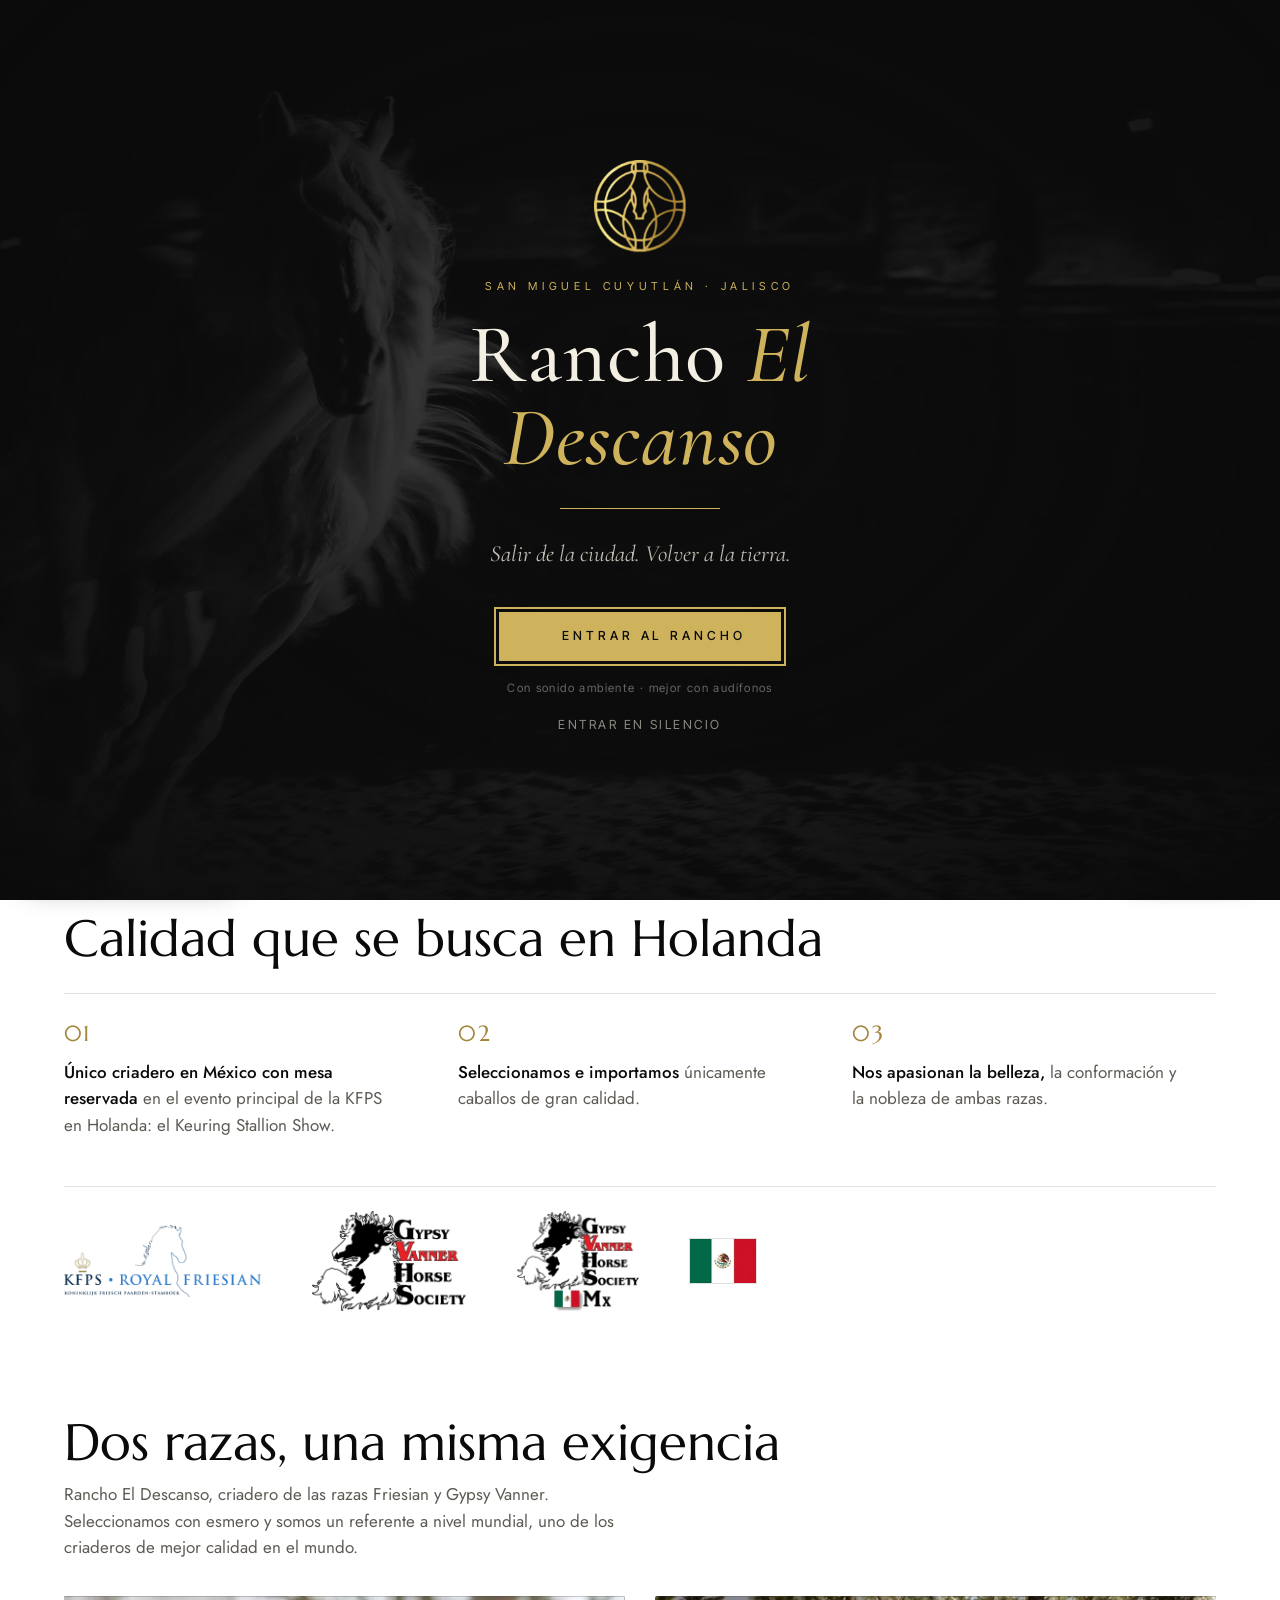
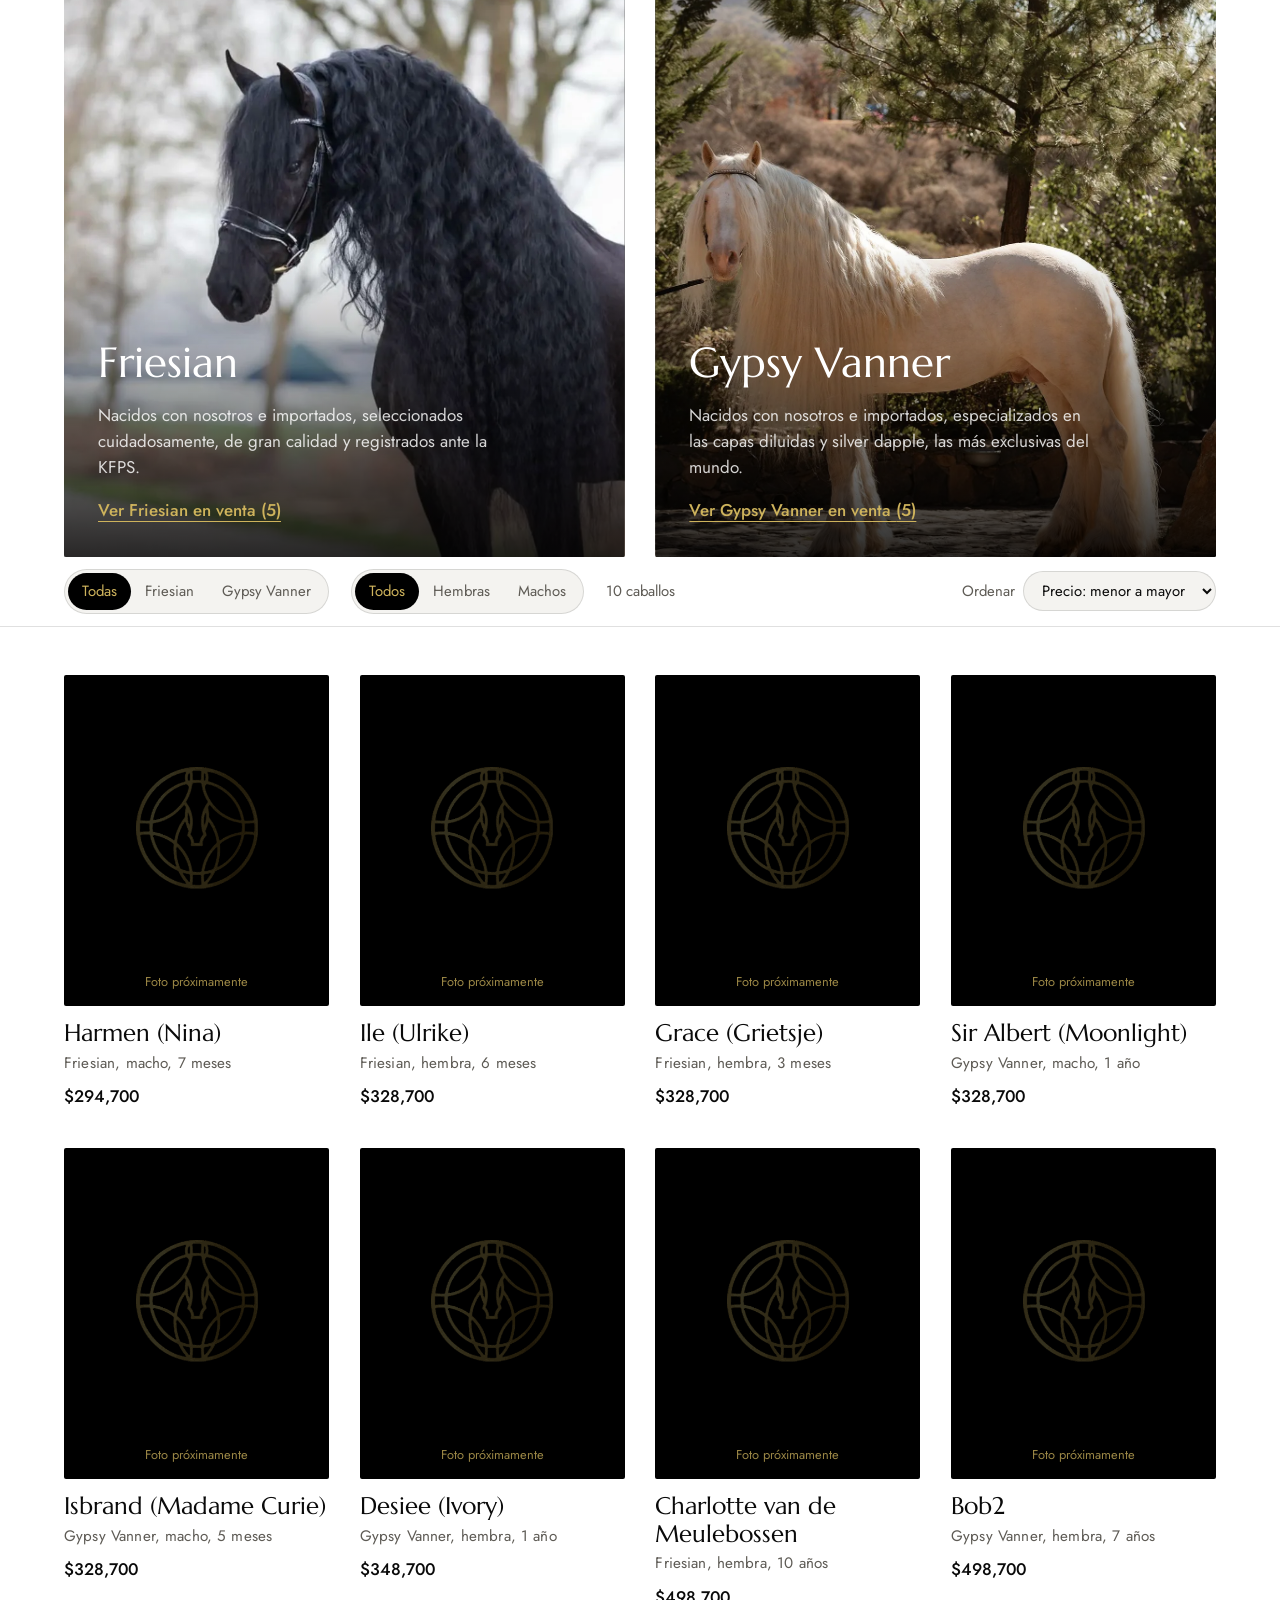
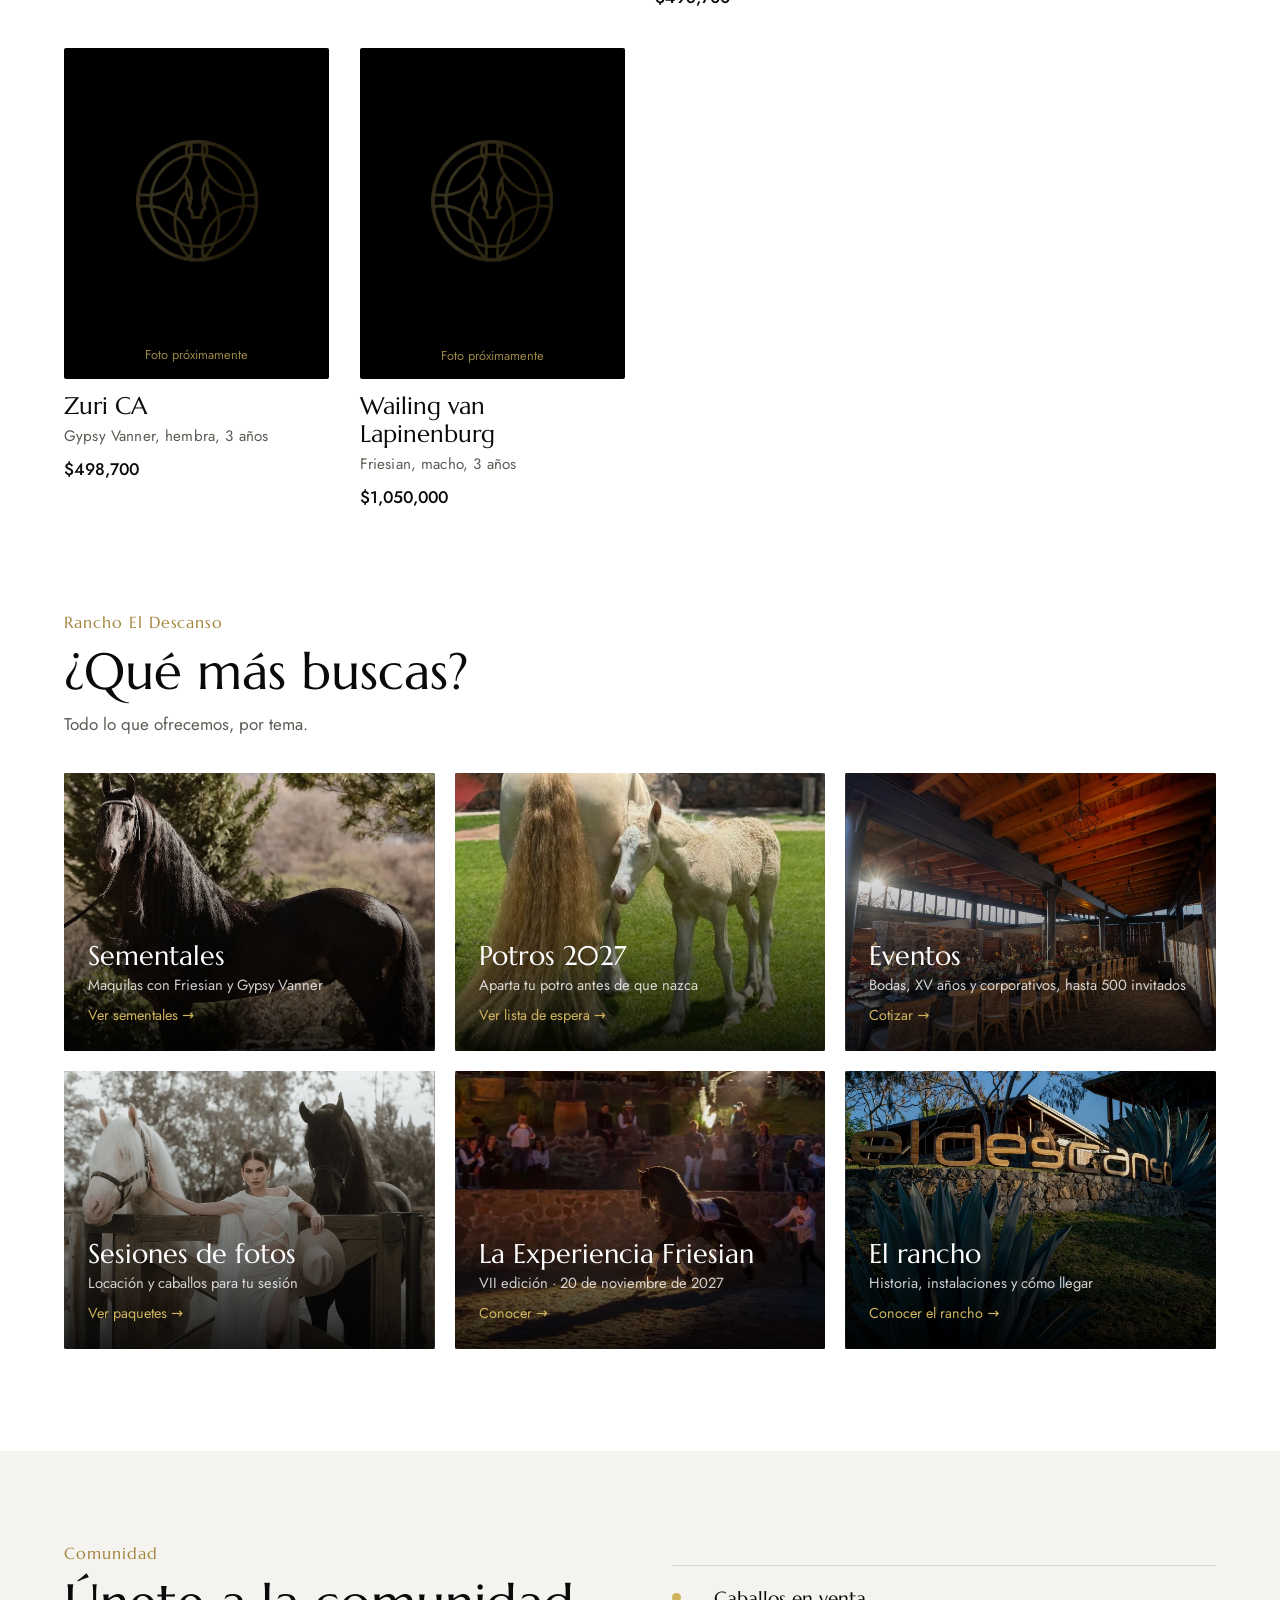
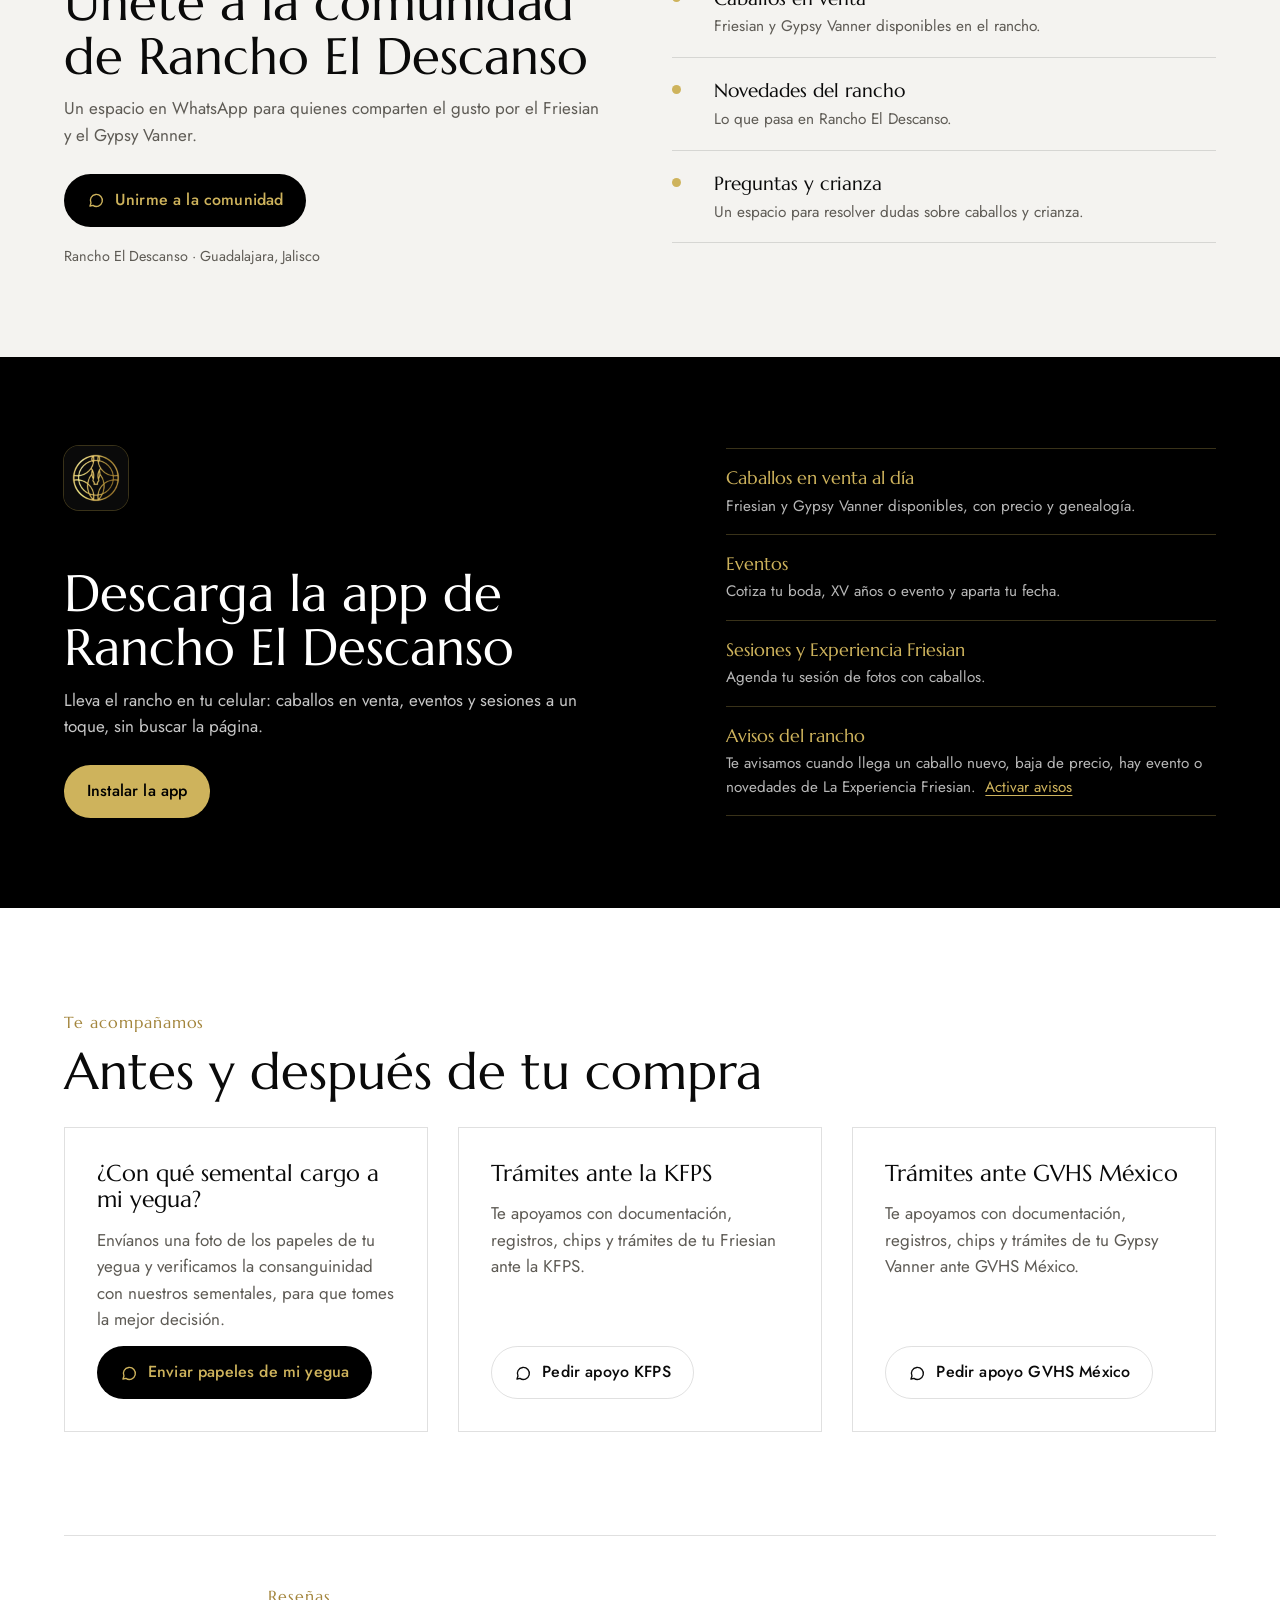
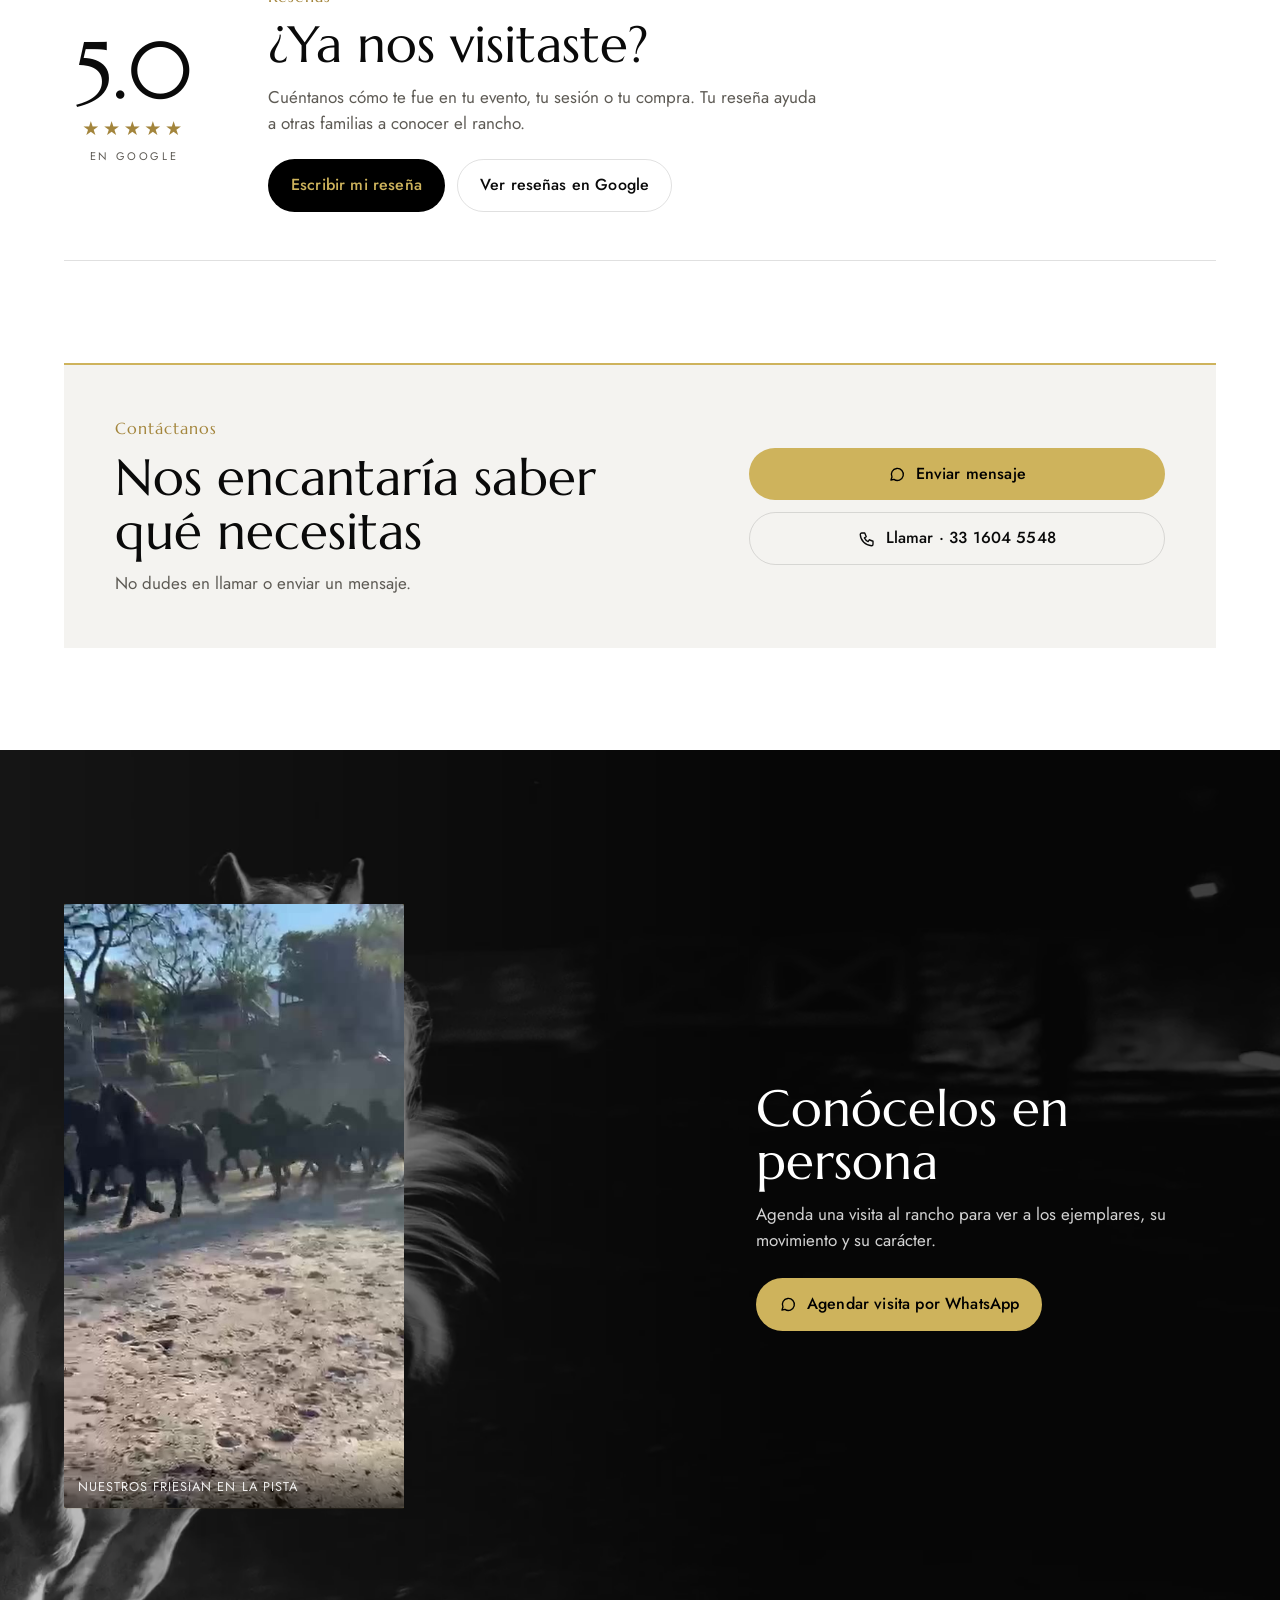
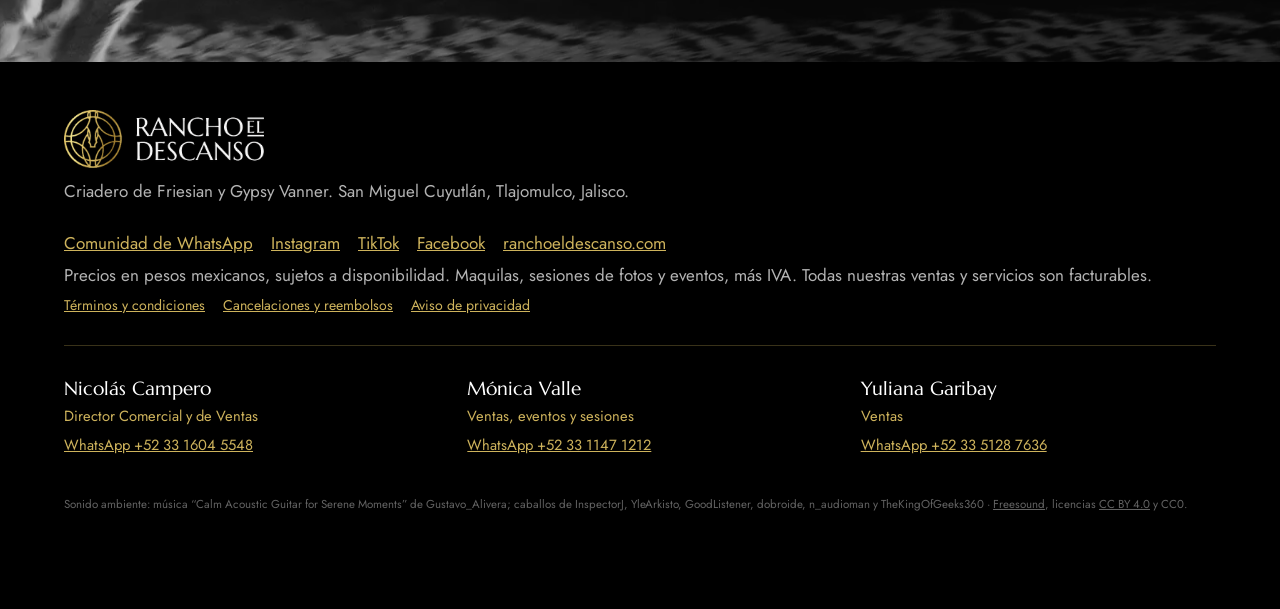
==== commit 7817a93d: "Inicio: logos KFPS, GVHS y GVHS México nuevos en la franja de asociaciones Co-Authored-By: Claude Op" ====
--- a/index.html
+++ b/index.html
@@ -853,8 +853,10 @@
 .wl-points p{margin:8px 0 0;color:var(--muted);max-width:34ch}
 .wl-points strong{color:var(--ink);font-weight:500}
 .wl-logos{list-style:none;margin:clamp(32px,4vw,48px) 0 0;padding:22px 0 0;border-top:1px solid var(--rule);display:flex;flex-wrap:wrap;align-items:center;gap:clamp(24px,4vw,56px)}
-.wl-logos img{display:block;height:86px;width:auto}
+.wl-logos li{display:flex;align-items:center;height:104px}
+.wl-logos img{display:block;height:100px;width:auto}
 .wl-logos img.wl-flag{height:44px;box-shadow:0 0 0 1px var(--rule)}
+.wl-logos img.wl-kfps{height:72px}
 .ap-grid{display:grid;grid-template-columns:repeat(3,minmax(0,1fr));gap:clamp(18px,2.4vw,32px);margin-top:28px}
 .ap-card{border:1px solid var(--rule);padding:clamp(22px,2.6vw,32px);display:flex;flex-direction:column;gap:14px;background:var(--paper)}
 .ap-card h3{font-family:var(--display);font-weight:400;font-size:1.45rem;line-height:1.15;margin:0}
@@ -864,7 +866,7 @@
 .ct-box .sec-lede{margin-bottom:0}
 .ct-actions{display:flex;flex-direction:column;gap:12px;align-items:stretch}
 .ct-actions .btn{justify-content:center}
-@media (max-width:860px){.welcome .wl-points,.ap-grid,.ct-box{grid-template-columns:1fr}.wl-logos img{height:70px}}
+@media (max-width:860px){.welcome .wl-points,.ap-grid,.ct-box{grid-template-columns:1fr}.wl-logos{gap:16px 28px}.wl-logos li{height:76px}.wl-logos img{height:72px}.wl-logos img.wl-kfps{height:52px}.wl-logos img.wl-flag{height:36px}}
 
 .rs-box{display:grid;grid-template-columns:auto 1fr;gap:clamp(24px,5vw,72px);align-items:center;border-top:1px solid var(--rule);border-bottom:1px solid var(--rule);padding:clamp(28px,4vw,48px) 0}
 .rs-score{display:flex;flex-direction:column;align-items:center;gap:4px;min-width:140px}
@@ -920,7 +922,9 @@
     <li><span class="wl-n">03</span><p><strong>Nos apasionan la belleza,</strong> la conformación y la nobleza de ambas razas.</p></li>
   </ol>
   <ul class="wl-logos" aria-label="Registros y asociaciones">
-    <li><img src="marca/asociaciones/gvhs-mexico.webp" alt="Gypsy Vanner Horse Society México" width="400" height="310" loading="lazy"></li>
+    <li><img src="marca/asociaciones/kfps.webp" alt="KFPS Royal Friesian" width="900" height="329" loading="lazy" class="wl-kfps"></li>
+    <li><img src="marca/asociaciones/gvhs.webp" alt="Gypsy Vanner Horse Society" width="640" height="416" loading="lazy"></li>
+    <li><img src="marca/asociaciones/gvhs-mexico.webp" alt="Gypsy Vanner Horse Society México" width="500" height="411" loading="lazy"></li>
     <li><img src="marca/asociaciones/bandera-mexico.webp" alt="Bandera de México" width="260" height="174" loading="lazy" class="wl-flag"></li>
   </ul>
 </section>
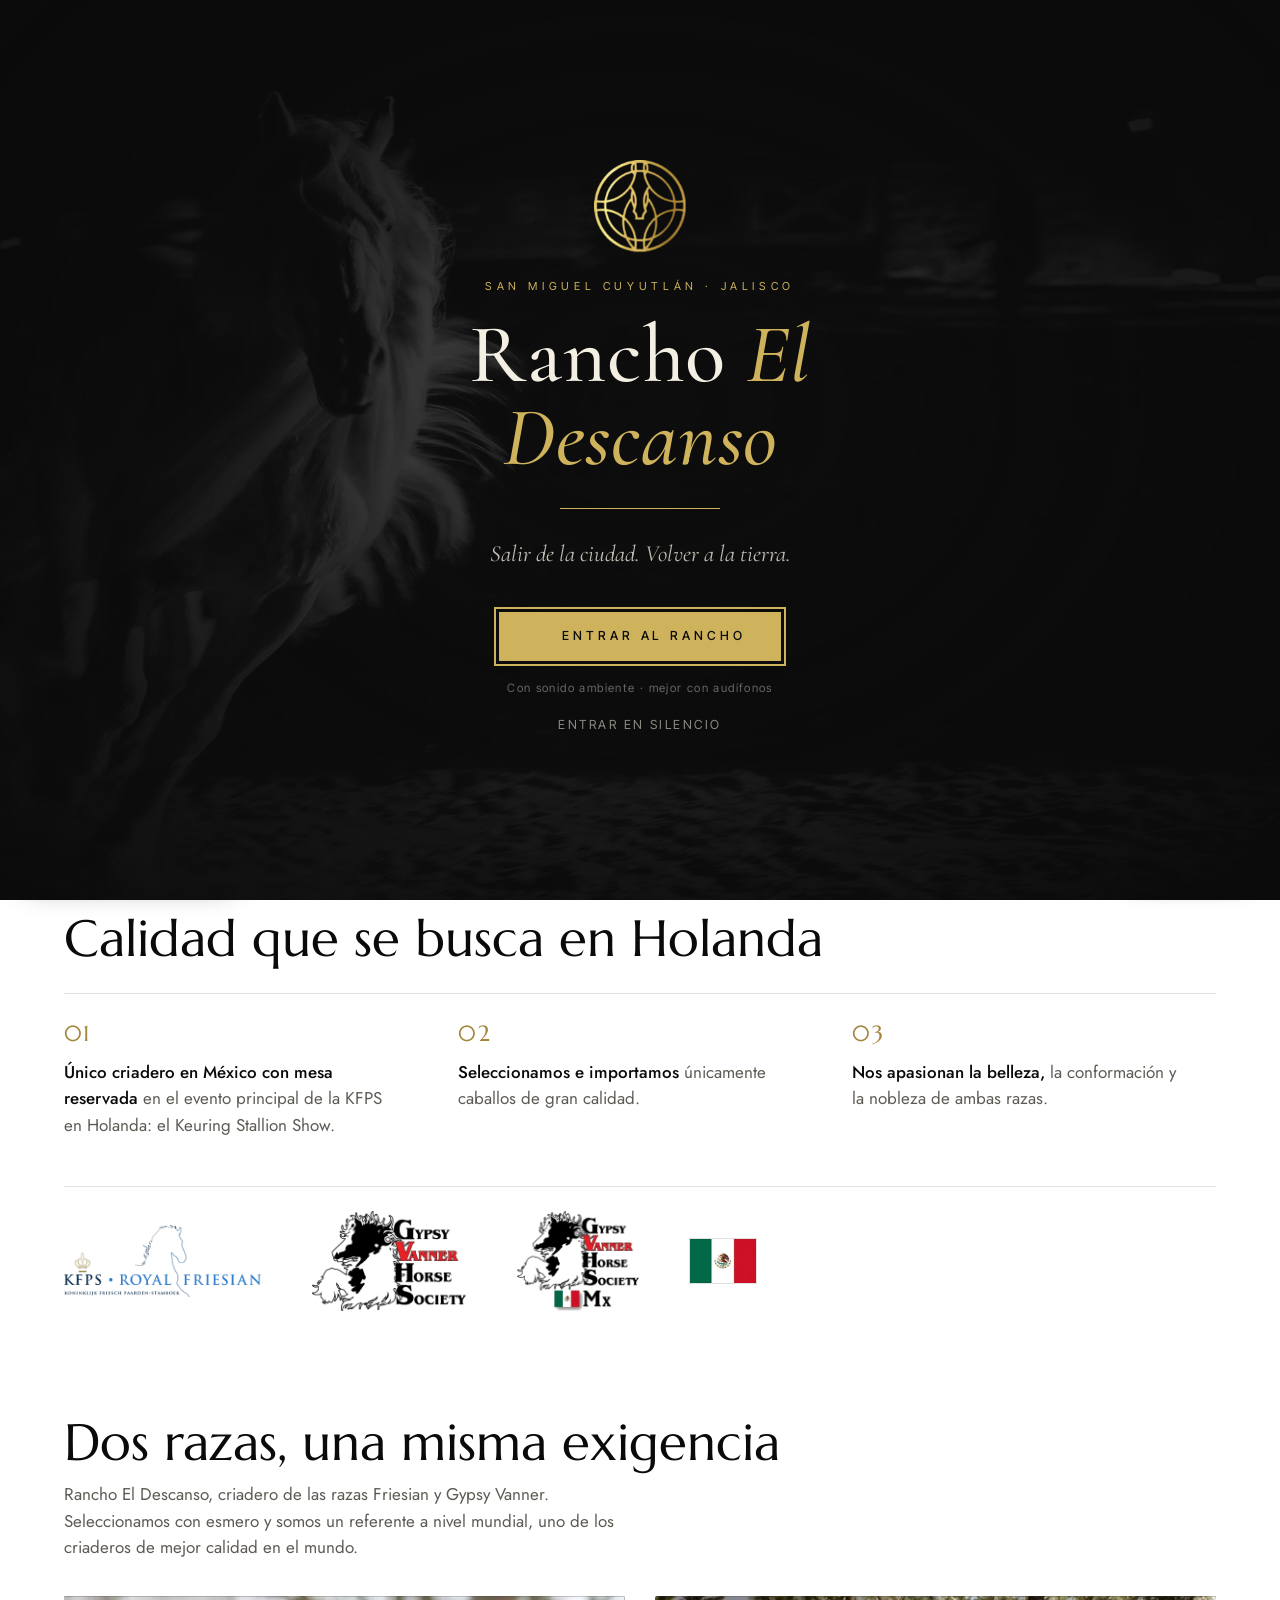
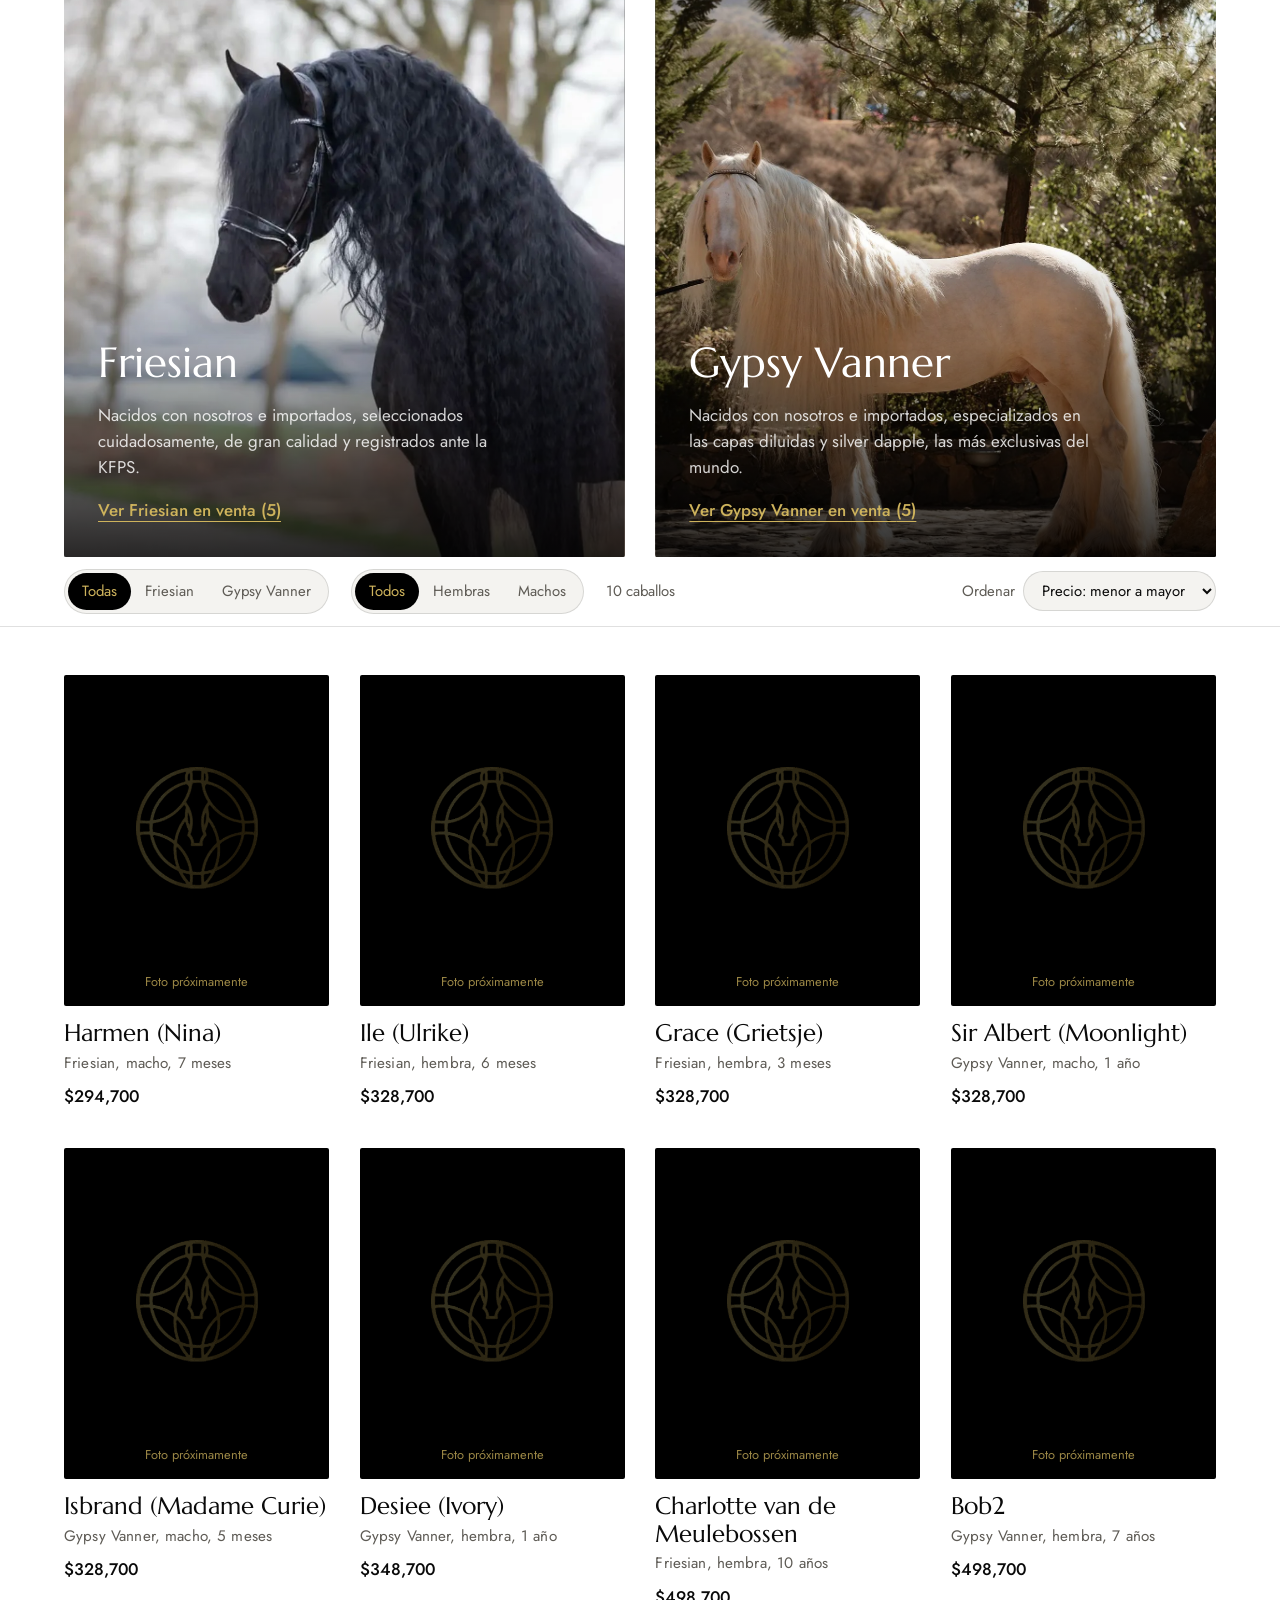
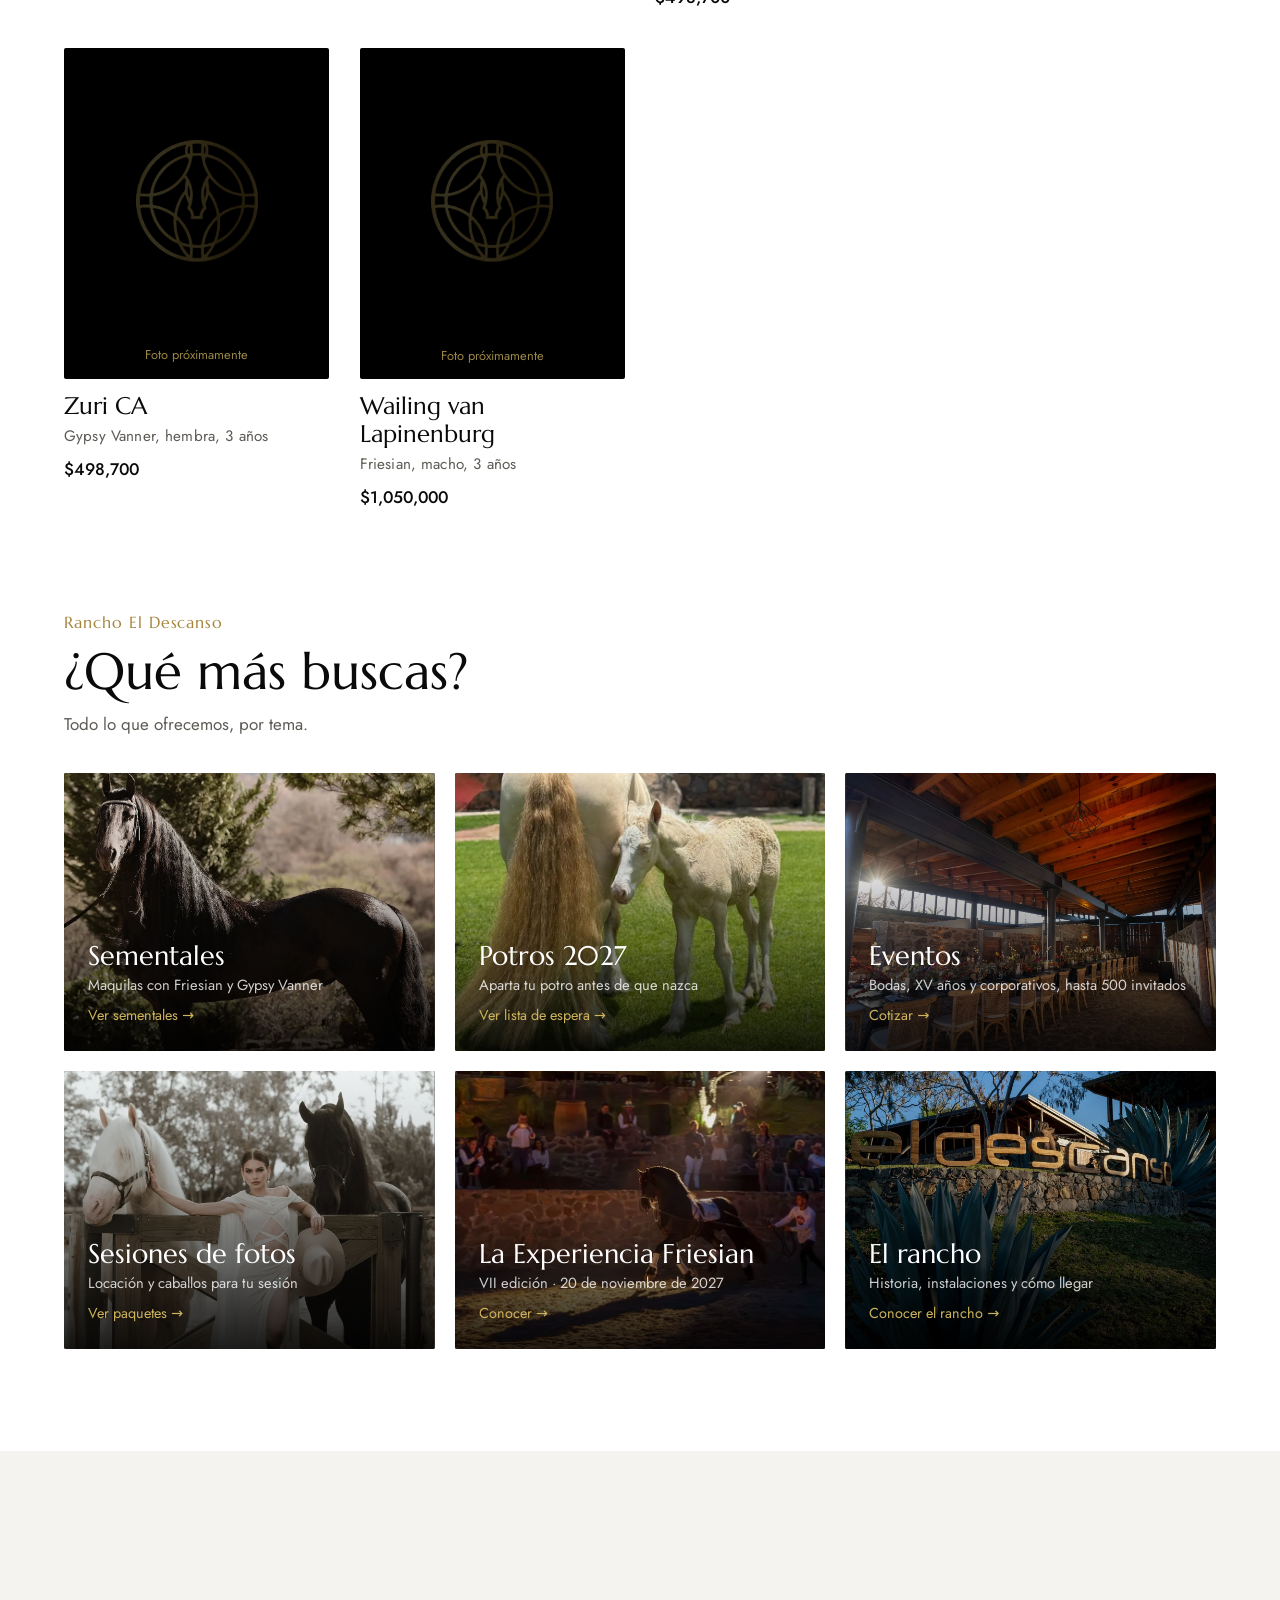
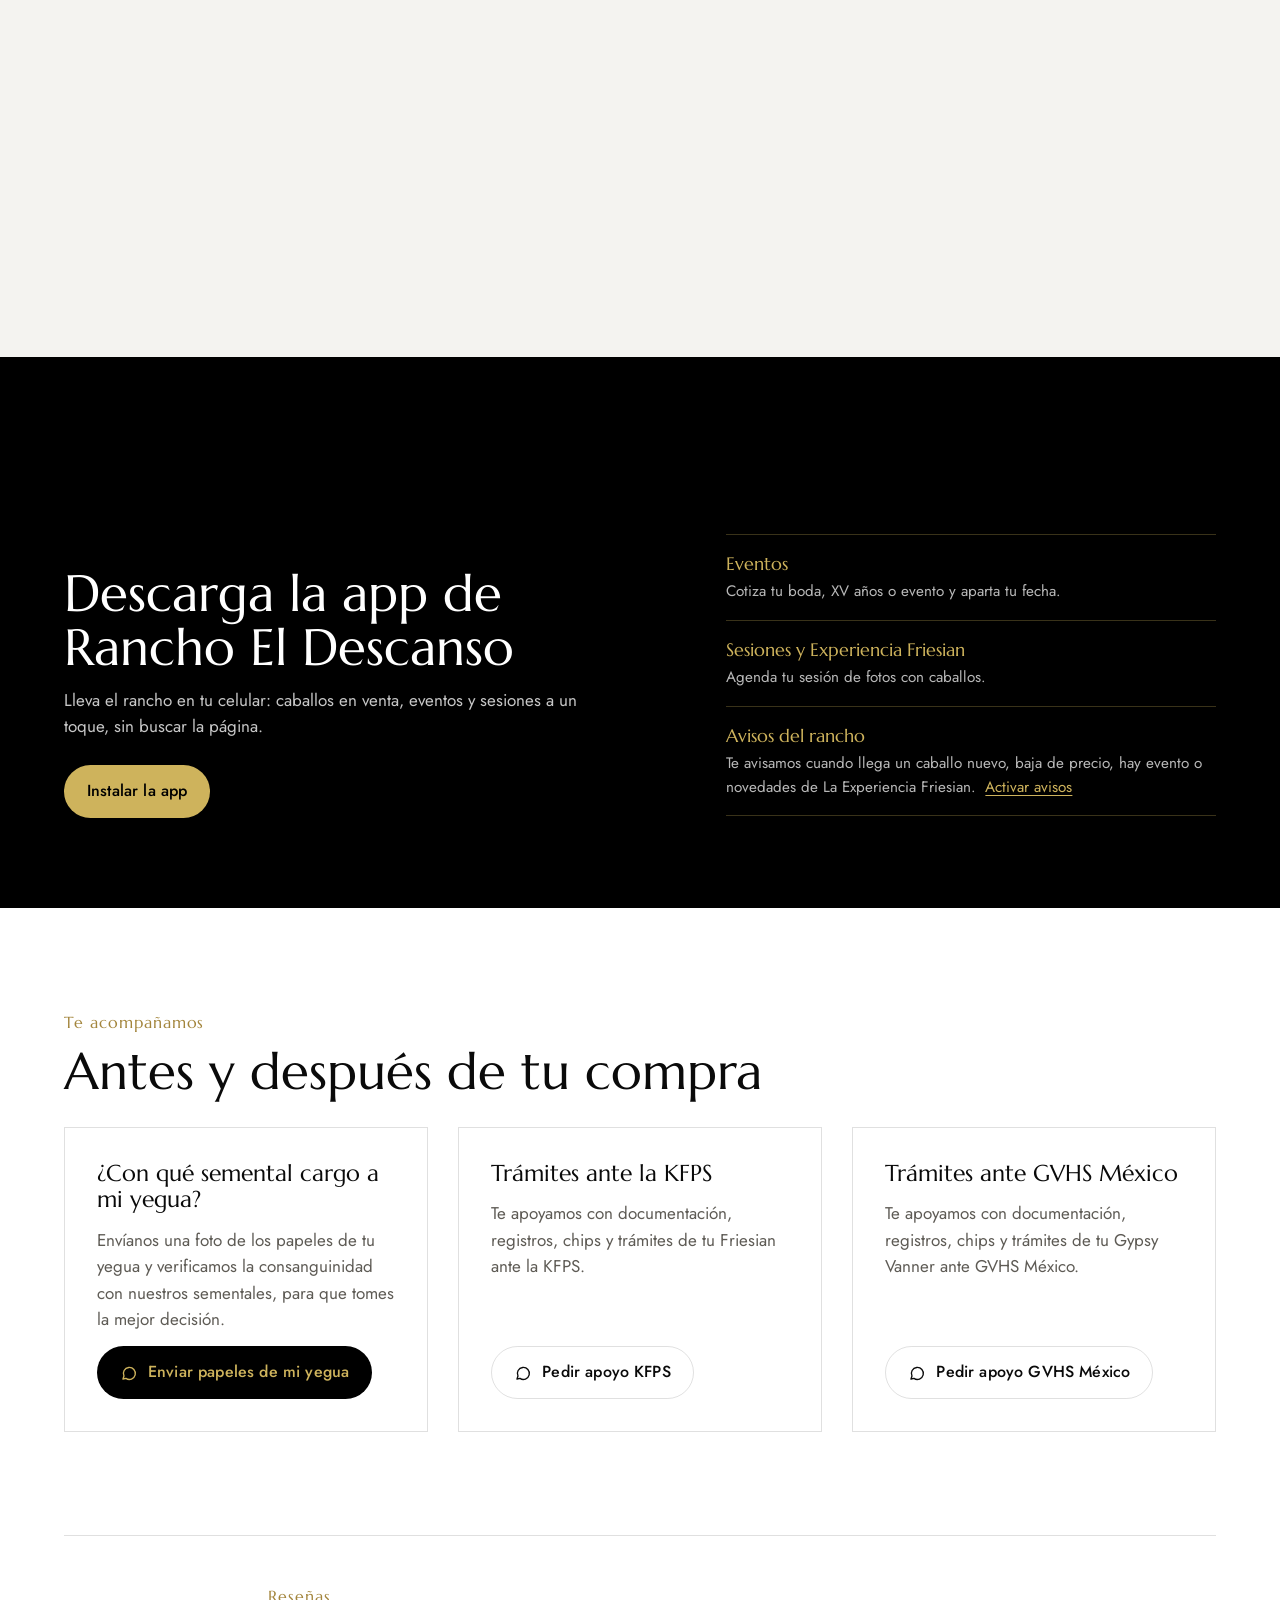
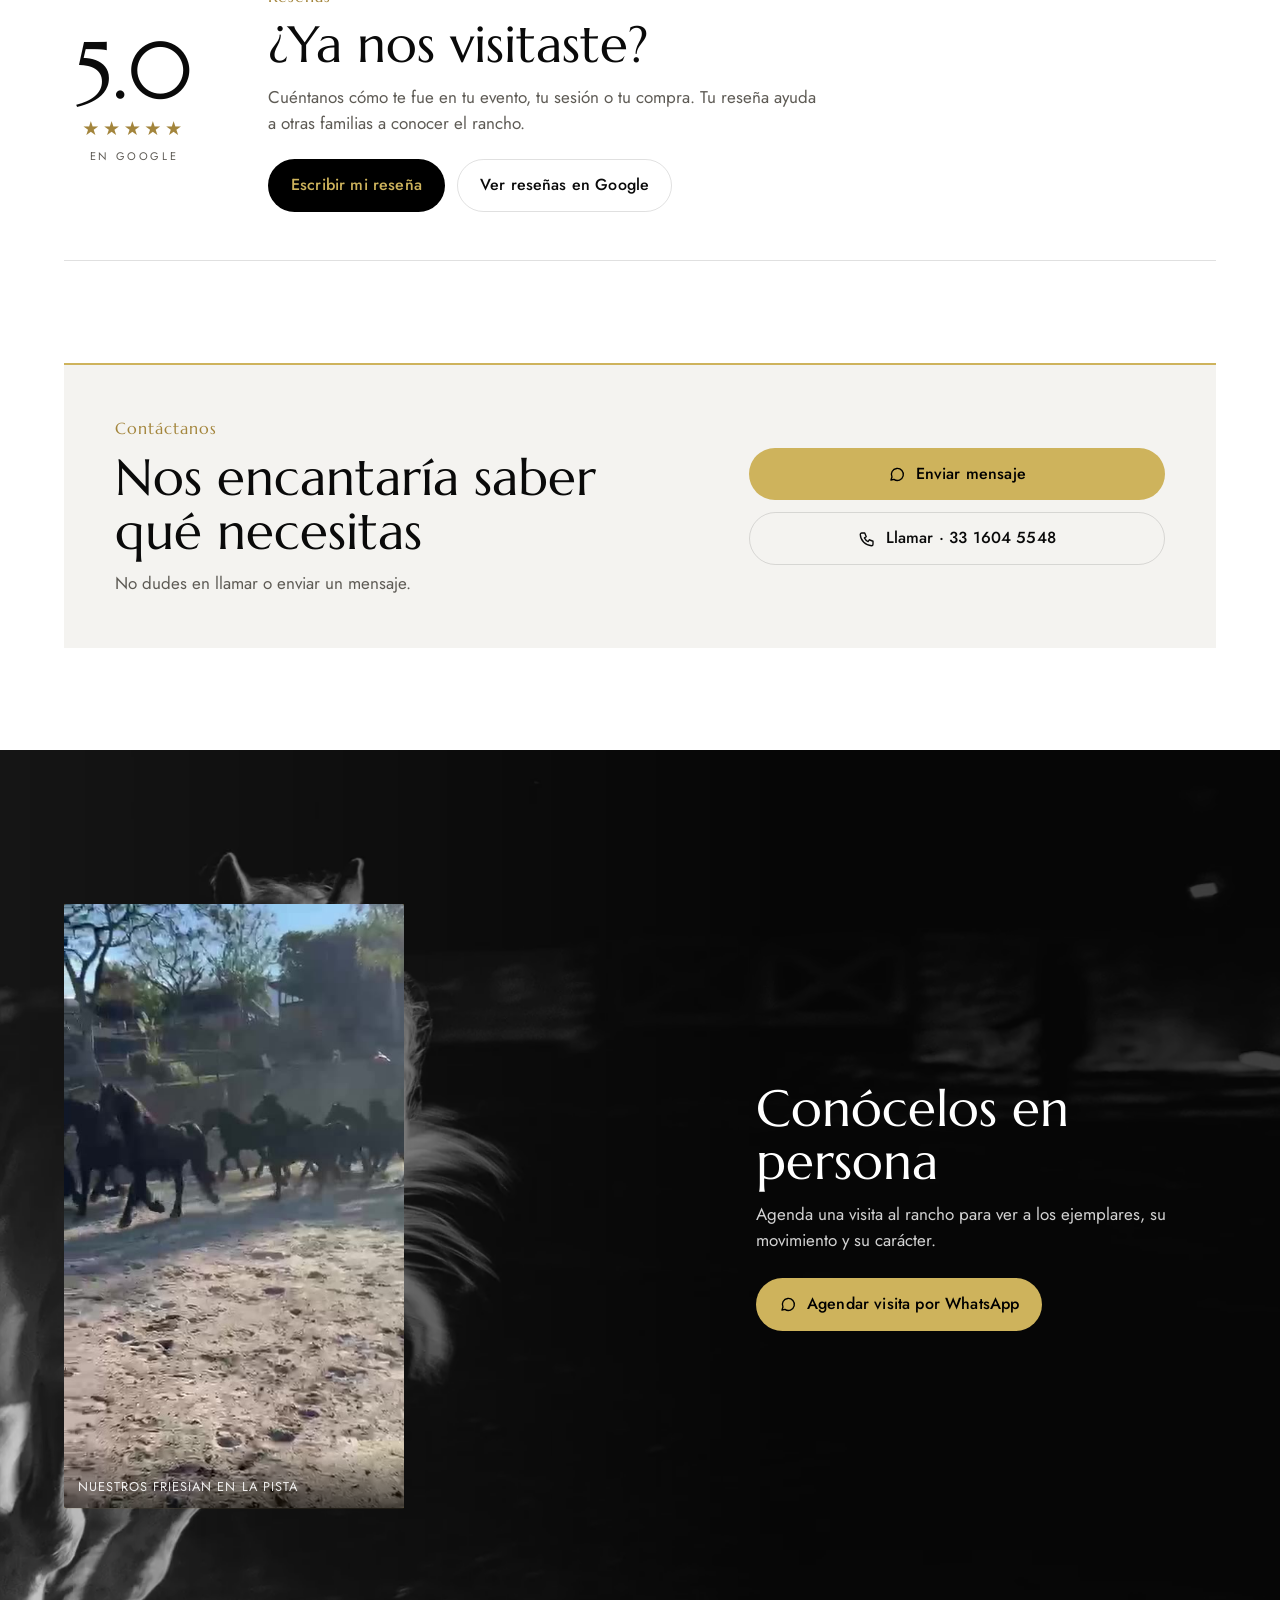
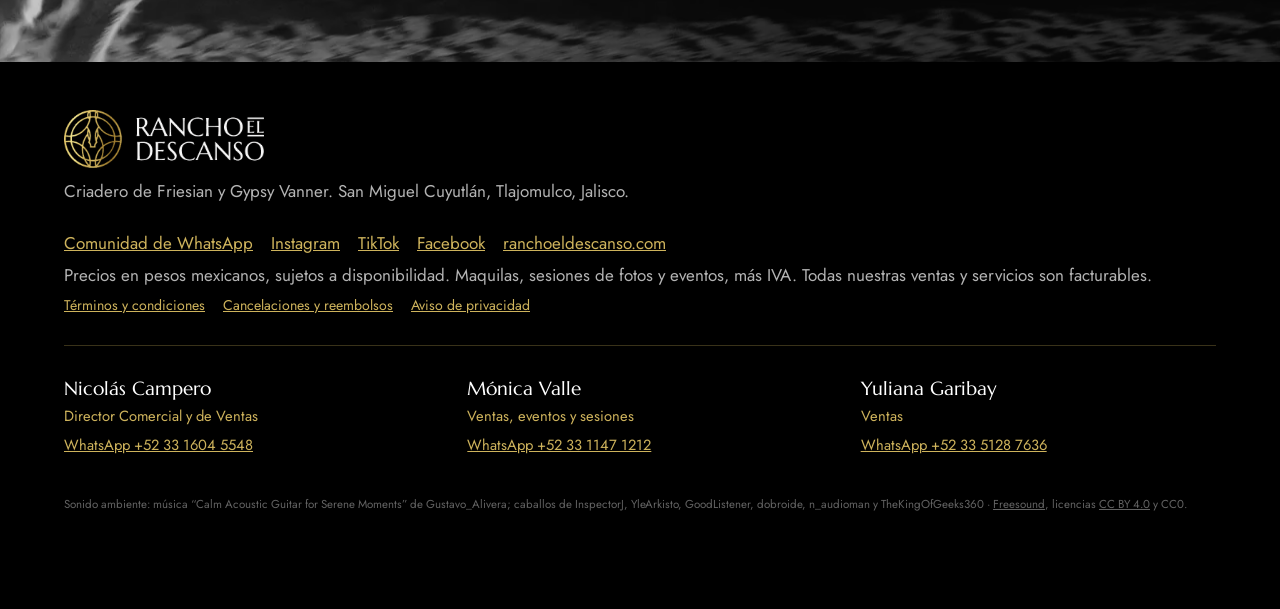
==== commit b6342f6b: "Dietas y cuidados en prueba: se abre solo con ranchoeldescanso.com/#cuidados Co-Authored-By: Claude " ====
--- a/index.html
+++ b/index.html
@@ -911,7 +911,7 @@
     </div>
   </div>
 </header>
-<nav class="crumbs" data-view="sementales potros eventos sesiones exfr rancho" aria-label="Ruta"><a href="#inicio">← Inicio</a><span aria-hidden="true">/</span><span id="crumb-now"></span></nav>
+<nav class="crumbs" data-view="sementales potros eventos sesiones exfr rancho cuidados" aria-label="Ruta"><a href="#inicio">← Inicio</a><span aria-hidden="true">/</span><span id="crumb-now"></span></nav>
 
 <section class="band welcome" id="bienvenida" data-view="inicio" aria-labelledby="t-bienvenida">
   <p class="eyebrow">Bienvenidos</p>
@@ -1393,8 +1393,8 @@
   </div>
 </section>
 
-<!-- BORRADOR: falta revisión del médico (Joaquín). Para publicar: quitar "hidden", agregar cuidados a VISTAS y al menú. -->
-<section class="band cuidados" id="cuidados" data-view="cuidados" aria-labelledby="t-cuidados" hidden>
+<!-- EN PRUEBA: solo se abre con la liga directa ranchoeldescanso.com/#cuidados (no sale en menú ni en "Sigue explorando"). Para publicar: agregarlo al menú, a OCULTAS_EN_MENU quitarlo y a "¿Qué más buscas?". -->
+<section class="band cuidados" id="cuidados" data-view="cuidados" aria-labelledby="t-cuidados">
   <p class="eyebrow">Dietas, cuidados y recomendaciones</p>
   <h2 class="sec-title" id="t-cuidados">Cómo cuidar a tu Friesian o Gypsy Vanner</h2>
   <p class="sec-lede">Lo básico que recomendamos a quienes se llevan un caballo del rancho. Son recomendaciones generales: cada caballo es distinto, así que siempre apóyate en tu veterinario.</p>
@@ -1414,7 +1414,7 @@
   </div>
 </section>
 
-<section class="band contacto" id="contacto" data-view="inicio sementales potros eventos sesiones rancho" aria-labelledby="t-contacto">
+<section class="band contacto" id="contacto" data-view="inicio sementales potros eventos sesiones rancho cuidados" aria-labelledby="t-contacto">
   <div class="ct-box">
     <div>
       <p class="eyebrow">Contáctanos</p>
@@ -1437,7 +1437,7 @@
   </div></div>
 </section>
 
-<nav class="more-views" id="more-views" data-view="sementales potros eventos sesiones exfr rancho" aria-labelledby="t-more"><h2 id="t-more">Sigue explorando</h2><div class="chips" id="more-chips"></div></nav>
+<nav class="more-views" id="more-views" data-view="sementales potros eventos sesiones exfr rancho cuidados" aria-labelledby="t-more"><h2 id="t-more">Sigue explorando</h2><div class="chips" id="more-chips"></div></nav>
 
 <footer>
   <div class="foot-inner">
@@ -2857,7 +2857,8 @@
 /* ================== VISTAS POR TEMA ==================
    Inicio = portada + caballos en venta + accesos. Cada tema se abre solo, con su link (#sementales, #potros…).
    Los hash de fichas (#/id, #/semental/x) y legales (#terminos…) no cambian la vista. */
-const VISTAS={inicio:"Inicio",sementales:"Sementales",potros:"Potros 2027",eventos:"Eventos",sesiones:"Sesiones de fotos",exfr:"Experiencia Friesian",rancho:"El rancho"};
+const VISTAS={inicio:"Inicio",sementales:"Sementales",potros:"Potros 2027",eventos:"Eventos",sesiones:"Sesiones de fotos",exfr:"Experiencia Friesian",rancho:"El rancho",cuidados:"Dietas y cuidados"};
+const OCULTAS_EN_MENU=["cuidados"]; /* en prueba: se abren con su liga pero no salen en "Sigue explorando" */
 const VISTA_ALIAS={catalogo:"inicio",temas:"inicio",comunidad:"inicio",cotizador:"eventos",packs:"sesiones"};
 let vistaActual="inicio", posInicio=0;
 function viewHash(){ return vistaActual==="inicio"?"":"#"+vistaActual; }
@@ -2881,7 +2882,7 @@
   document.querySelectorAll(".site-nav a").forEach(a=>{ const t=a.getAttribute("href").slice(1); const on=v!=="inicio"&&t===v; on?a.setAttribute("aria-current","page"):a.removeAttribute("aria-current"); if(on&&a.parentElement.classList.contains("nav-row")) a.parentElement.scrollLeft=a.offsetLeft-24; });
   const cn=$("#crumb-now"); if(cn) cn.textContent=VISTAS[v];
   const mc=$("#more-chips");
-  if(mc) mc.innerHTML=`<a class="home" href="#catalogo">Caballos en venta</a>`+Object.keys(VISTAS).filter(k=>k!=="inicio"&&k!==v).map(k=>`<a href="#${k}">${VISTAS[k]}</a>`).join("");
+  if(mc) mc.innerHTML=`<a class="home" href="#catalogo">Caballos en venta</a>`+Object.keys(VISTAS).filter(k=>k!=="inicio"&&k!==v&&!OCULTAS_EN_MENU.includes(k)).map(k=>`<a href="#${k}">${VISTAS[k]}</a>`).join("");
   document.title=v==="inicio"?"Rancho El Descanso | Caballos Friesian y Gypsy Vanner, eventos y sesiones de fotos":`${VISTAS[v]} | Rancho El Descanso`;
   requestAnimationFrame(()=>{
     const el=ancla&&document.getElementById(ancla);
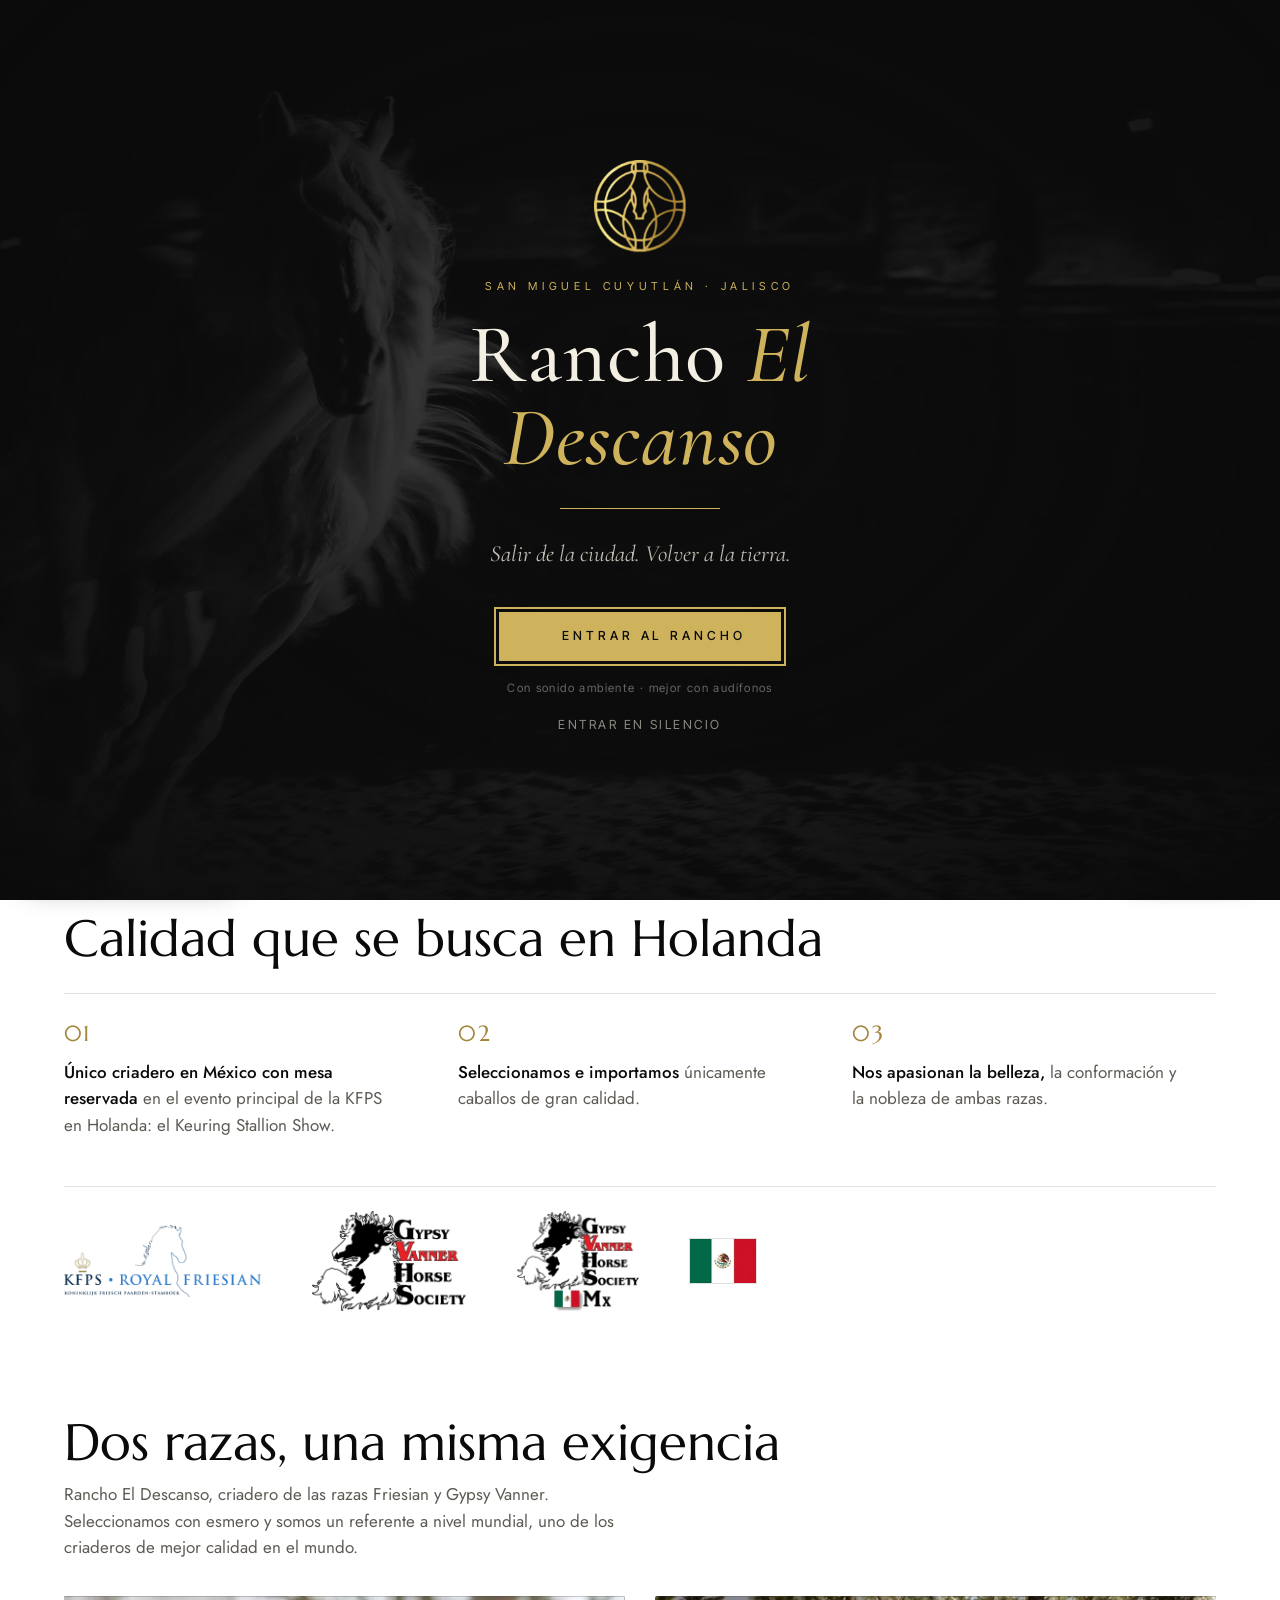
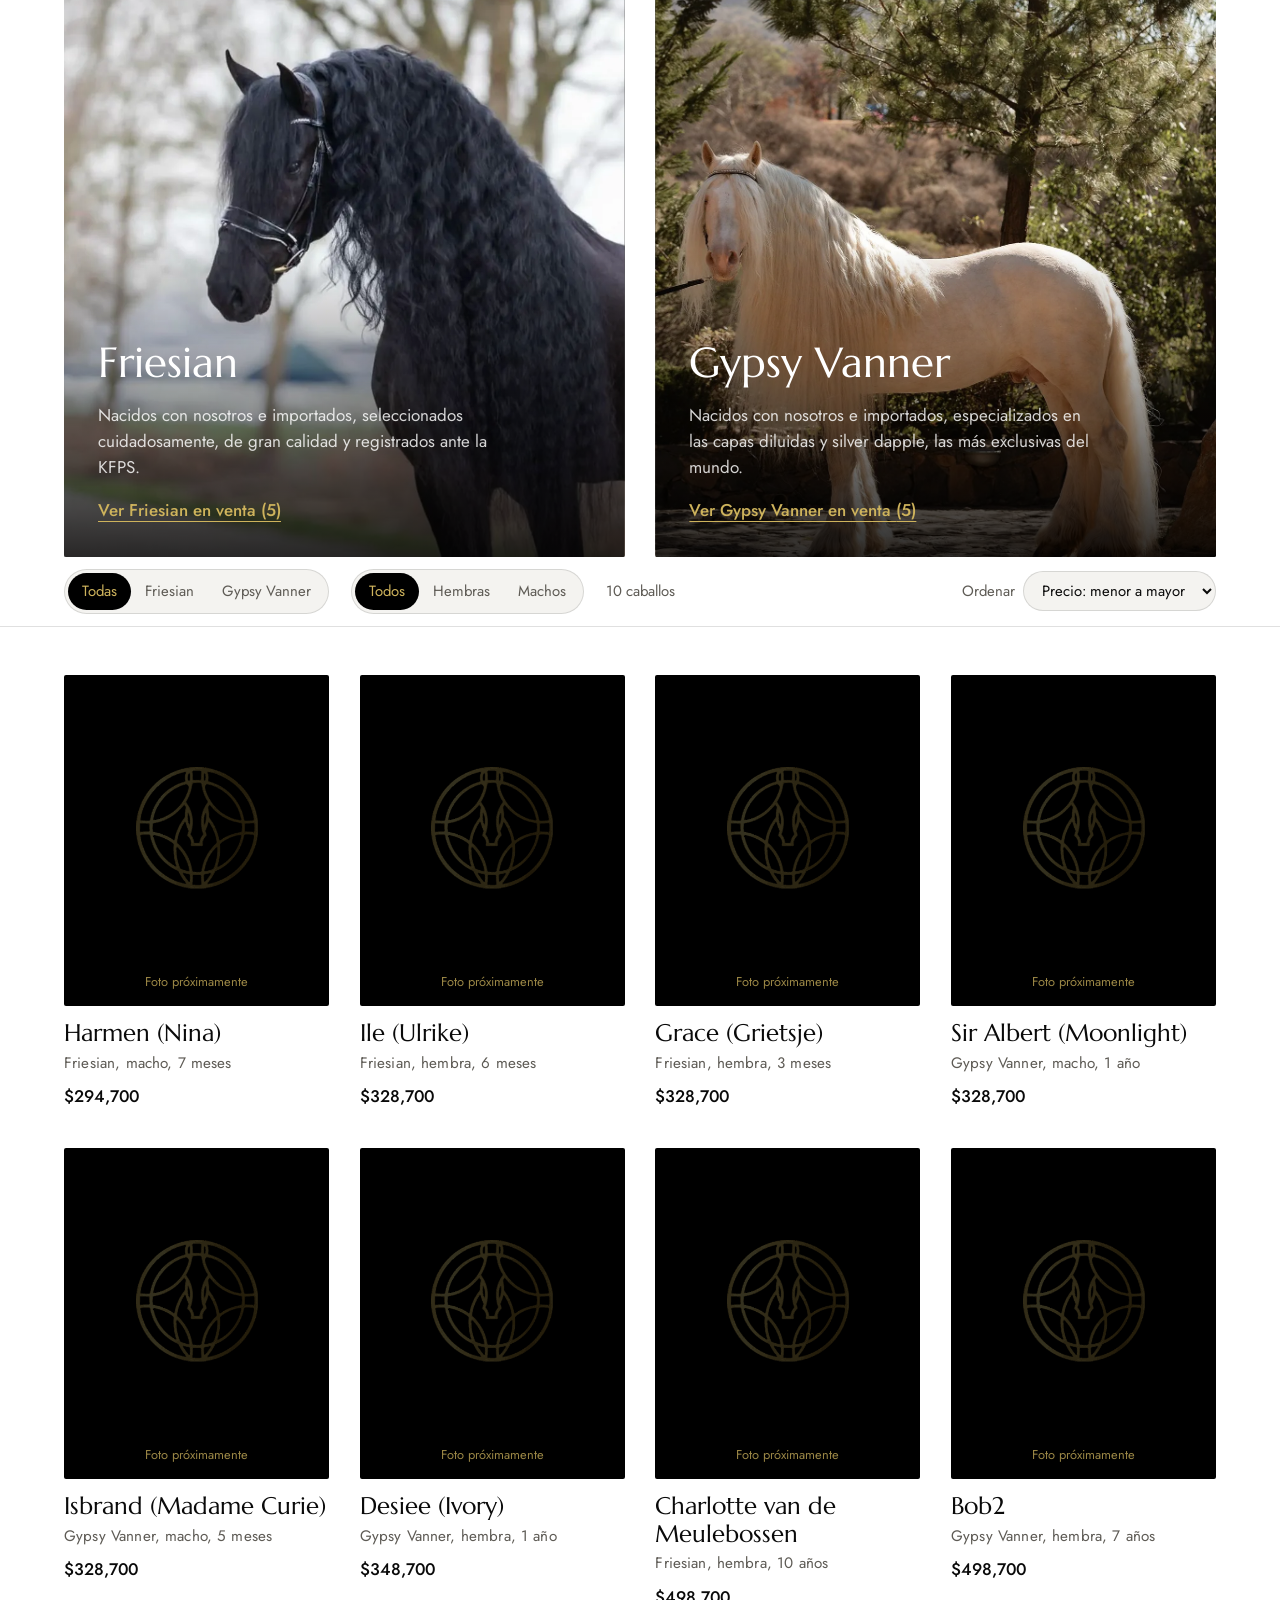
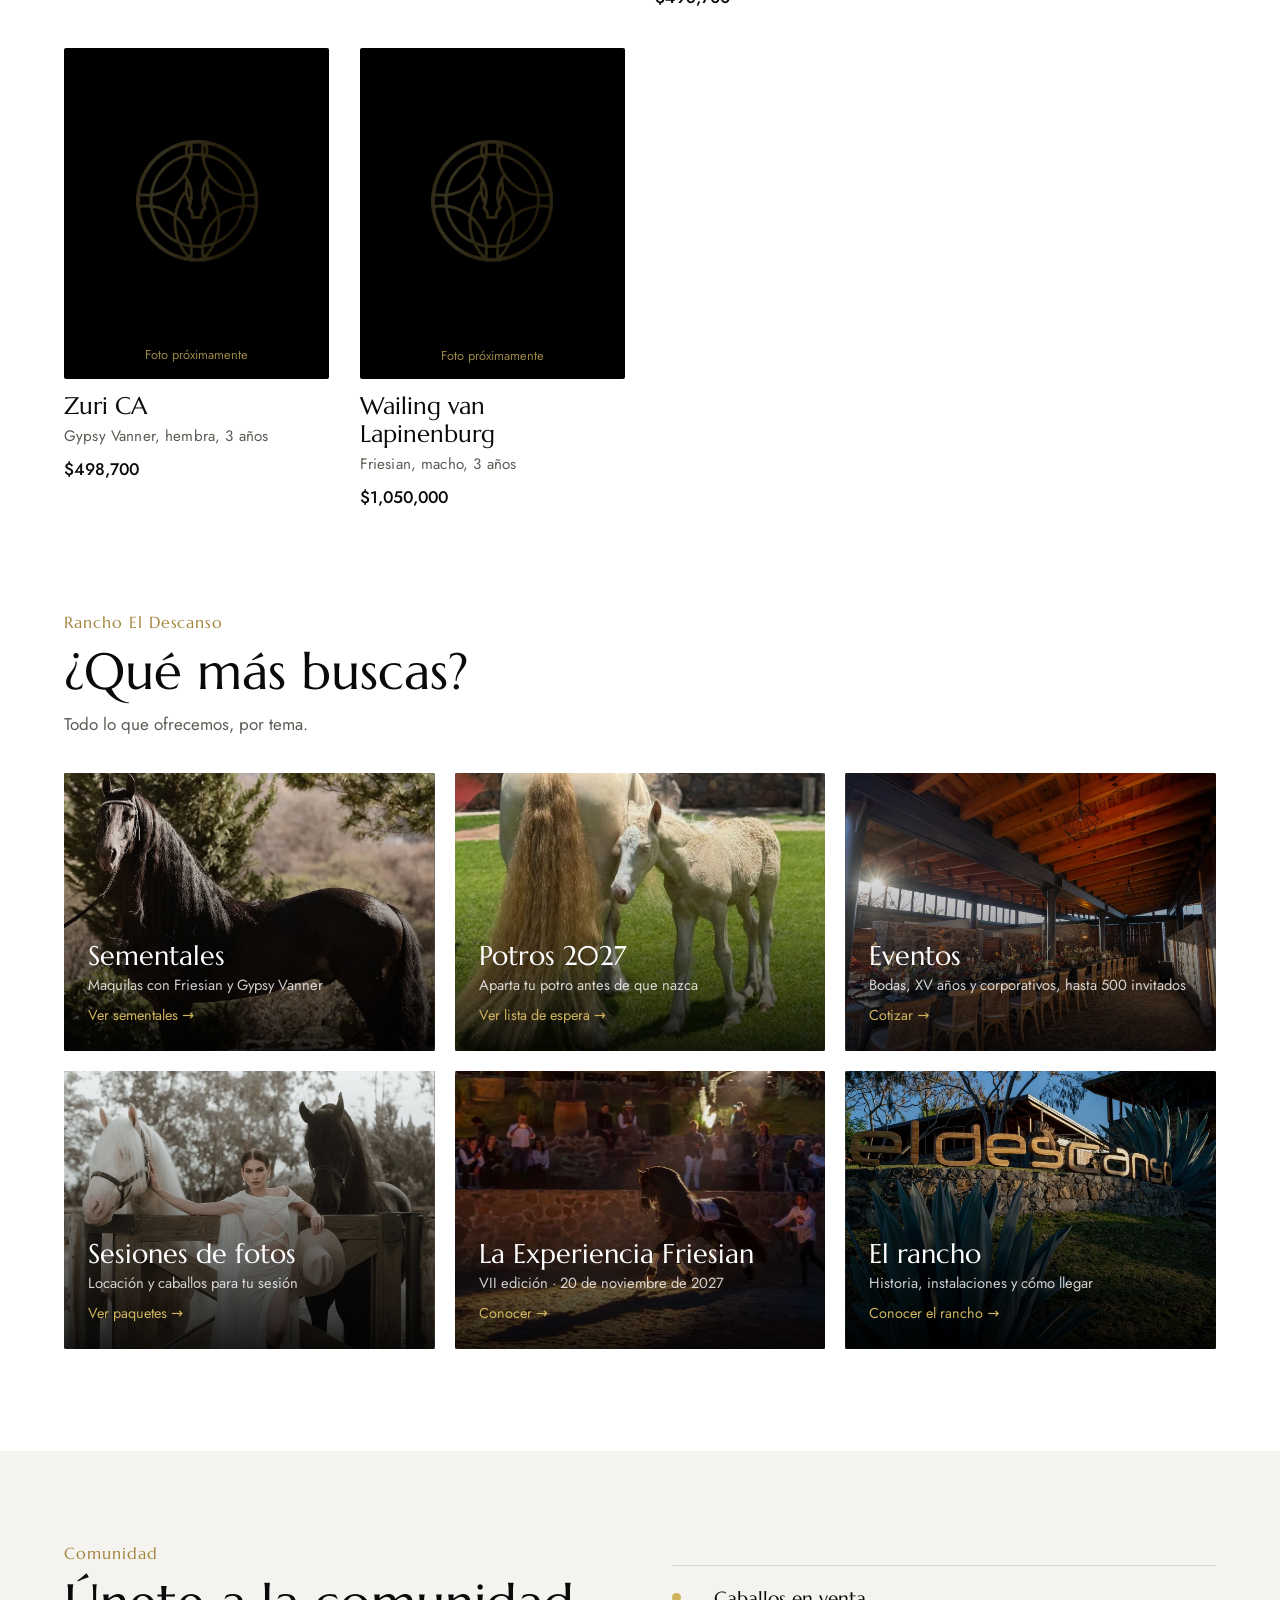
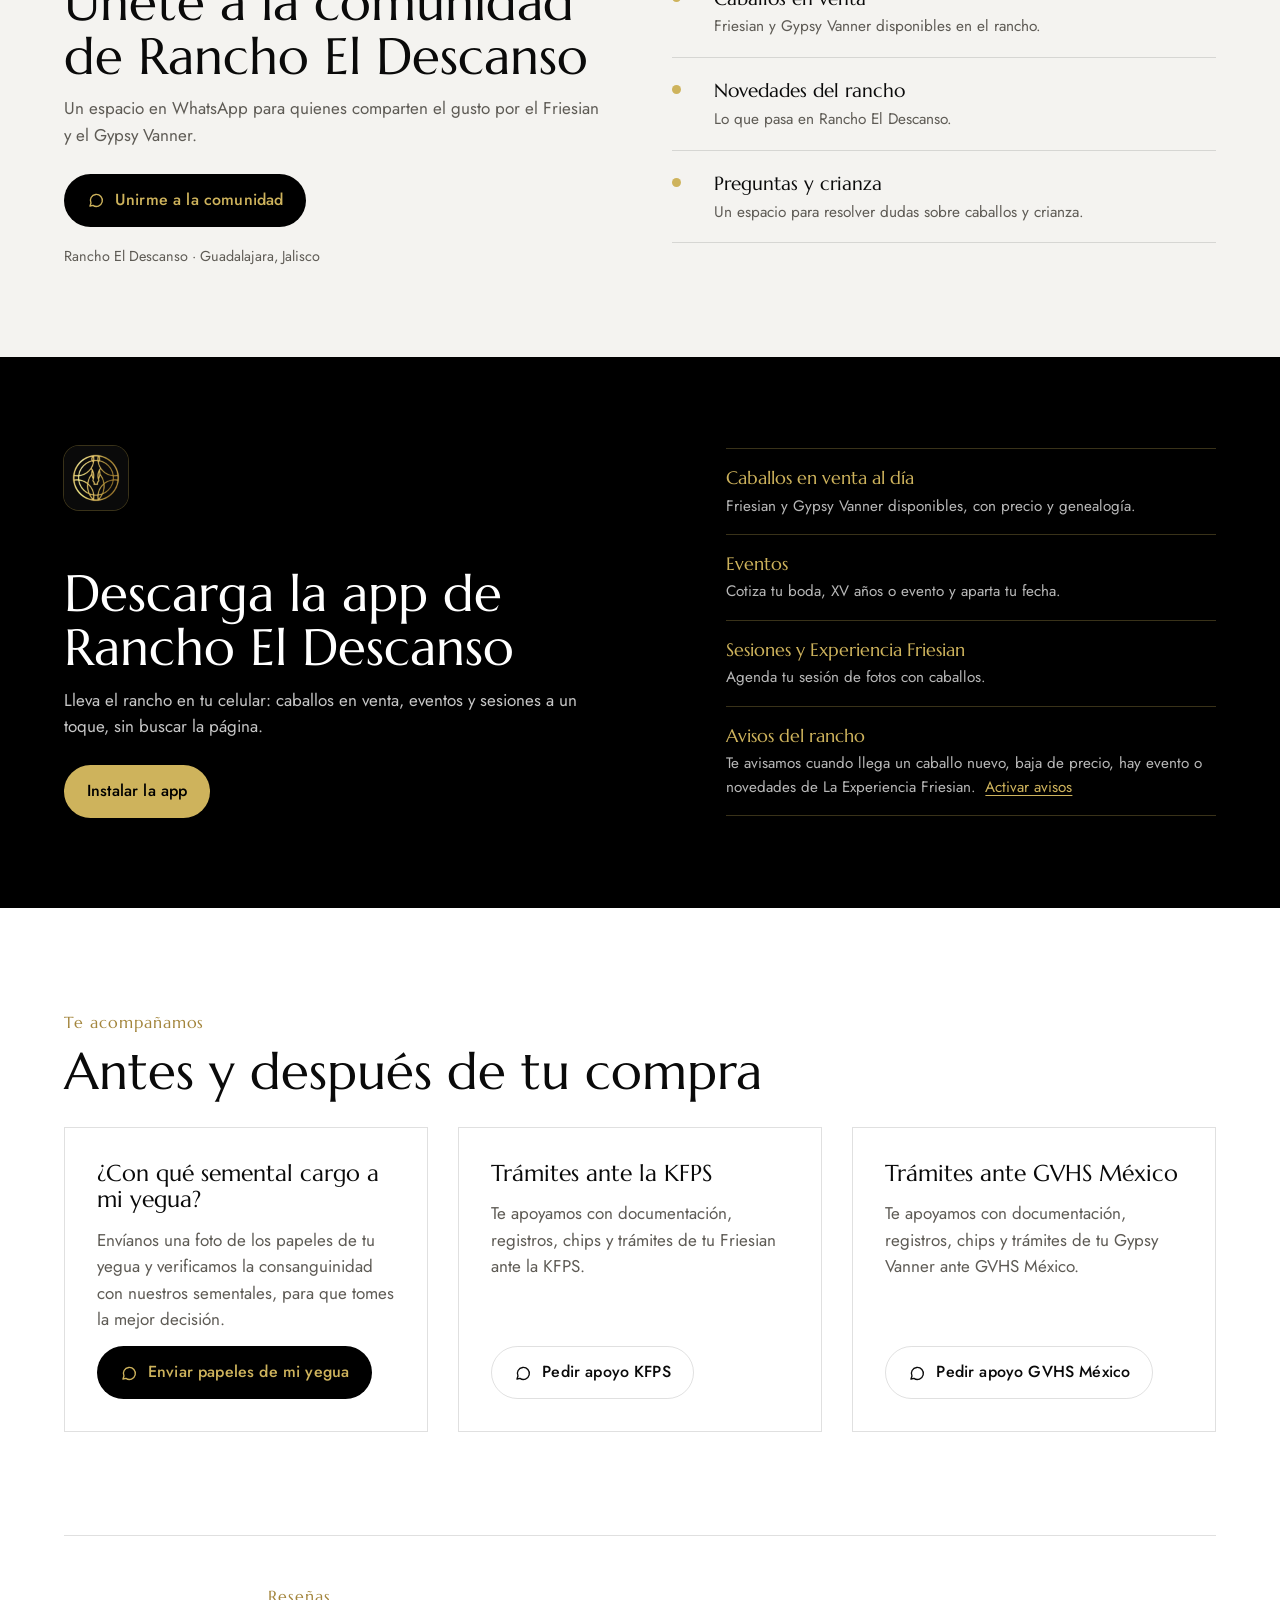
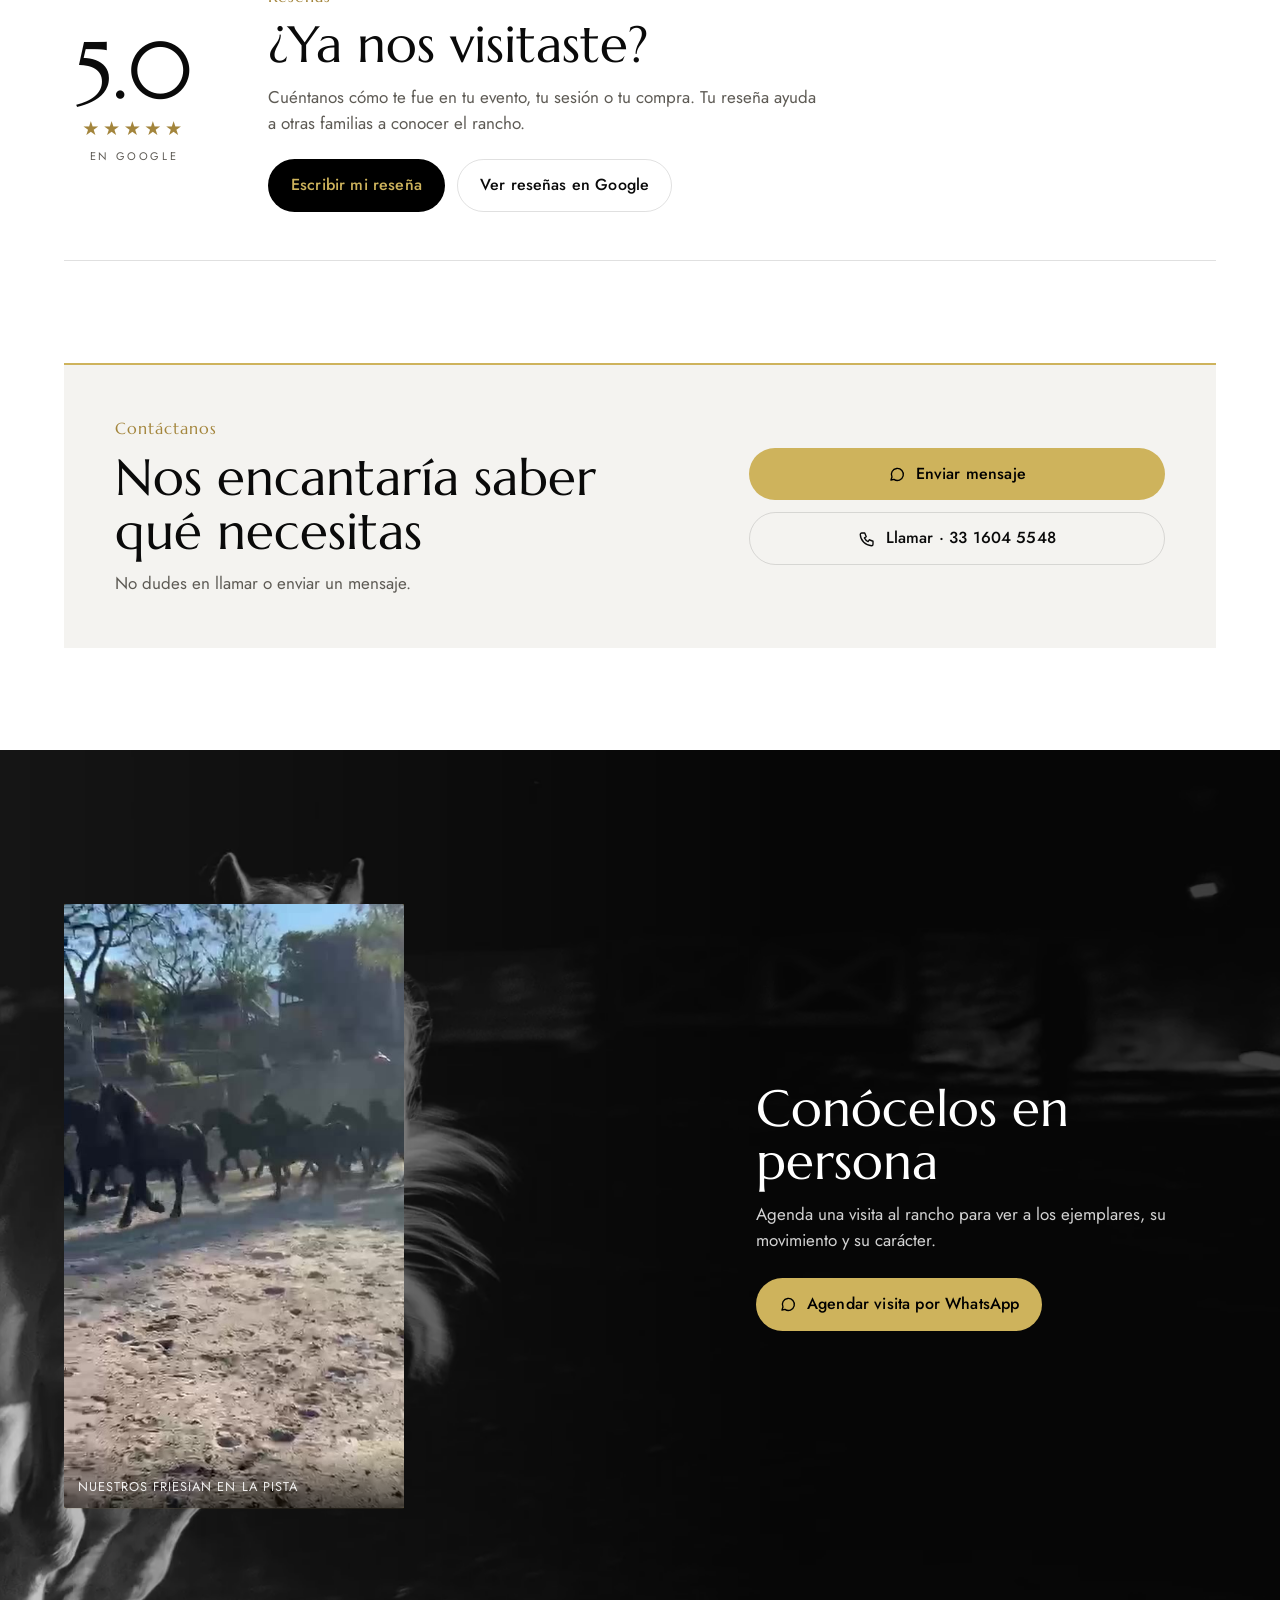
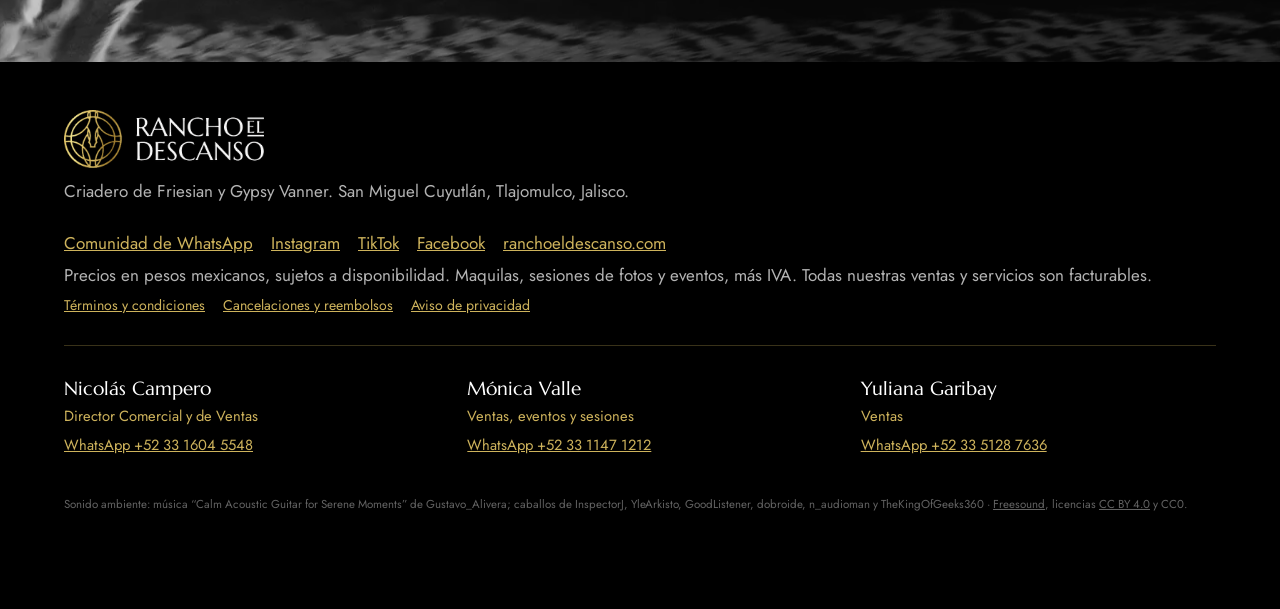
==== commit ca19521f: "Página: envío de semen fresco y garantía de maquilas; apartado de caballos 7 días. Reglamento v5 con" ====
--- a/index.html
+++ b/index.html
@@ -263,6 +263,16 @@
 .stud-group{margin-top:44px}
 .stud-group h3{font-family:var(--display);font-weight:400;font-size:1.5rem;margin:0 0 6px;color:var(--paper)}
 .stud-rate{color:var(--gold);margin:0 0 22px;font-size:.98rem}
+/* 14 oct 2026: envío de semen fresco y garantía de maquilas */
+.semen-envio{display:grid;grid-template-columns:1.3fr 1fr;gap:clamp(18px,3vw,40px);margin-top:40px;border-top:1px solid var(--rule-dark);padding-top:34px}
+.semen-envio h3{font-family:var(--display);font-weight:400;font-size:1.5rem;margin:0 0 8px;color:var(--paper)}
+.semen-envio p{color:rgba(255,255,255,.78);margin:0 0 14px;line-height:1.55}
+.se-costos{list-style:none;margin:0 0 14px;padding:0;border:1px solid var(--rule-dark)}
+.se-costos li{display:flex;justify-content:space-between;gap:12px;padding:11px 14px;border-bottom:1px solid var(--rule-dark);color:rgba(255,255,255,.86)}.se-costos li:last-child{border-bottom:0}
+.se-costos b{color:var(--gold);font-weight:500;white-space:nowrap}
+.se-nota{font-size:.9rem;color:rgba(255,255,255,.62)!important}
+.se-garantia{border:1px solid rgba(206,179,92,.45);padding:22px;background:linear-gradient(180deg,rgba(206,179,92,.08),transparent)}
+@media (max-width:760px){.semen-envio{grid-template-columns:1fr}}
 .studs{display:grid;grid-template-columns:repeat(auto-fill,minmax(260px,1fr));gap:18px}
 .stud-card{border:1px solid var(--rule-dark);border-radius:2px;padding:22px 22px 20px;display:flex;flex-direction:column;gap:10px;background:linear-gradient(180deg,rgba(206,179,92,.06),rgba(206,179,92,0))}
 .stud-card .plate{aspect-ratio:1/1;margin:-22px -22px 6px;border-radius:0}
@@ -997,6 +1007,23 @@
     <div class="seg seg-dark" role="group" aria-label="Raza del semental" id="f-studs"><button data-v="Friesian" aria-pressed="true">Friesian</button><button data-v="Gypsy Vanner" aria-pressed="false">Gypsy Vanner</button></div>
     <div id="studs" data-raza="Friesian"></div>
     <p class="fine">Precios por monta en pesos mexicanos, más IVA. Todas las montas son facturables. Sujetos a disponibilidad del semental; pregunta por fechas y condiciones.</p>
+    <div class="semen-envio">
+      <div class="se-col">
+        <h3>Envío de semen fresco</h3>
+        <p>Si tu yegua no puede venir al rancho, te enviamos semen fresco refrigerado del semental que elijas.</p>
+        <ul class="se-costos">
+          <li><span>Maquila del semental</span><b>su precio de monta</b></li>
+          <li><span>Por eyaculado</span><b>+ $3,500</b></li>
+          <li><span>Contenedor refrigerado</span><b>+ $1,000</b></li>
+          <li><span>Paquetería</span><b>+ según destino</b></li>
+        </ul>
+        <p class="se-nota">Vida útil de 36 horas desde la colecta, refrigerado a 4–6 °C en el contenedor. Coordinamos la fecha con tu veterinario para inseminar en cuanto llegue.</p>
+      </div>
+      <div class="se-col se-garantia">
+        <h3>Garantía de preñez</h3>
+        <p>Todas las maquilas en formato físico tienen garantía, incluso si la yegua reabsorbe o aborta durante los primeros 4 meses de gestación, siempre que sea con el mismo semental y la misma yegua, salvo casos extraordinarios.</p>
+      </div>
+    </div>
   </div>
 </section>
 
@@ -1522,9 +1549,10 @@
         <li><strong>Eventos:</strong> la fecha queda apartada al recibir el anticipo del 10% y la confirmación del Rancho. El saldo y sus fechas de pago se establecen en la propuesta formal.</li>
         <li><strong>Sesiones fotográficas:</strong> se reservan con mínimo 24 horas de anticipación y se apartan con un anticipo de $2,500 MXN al agendar. Al pagar el anticipo autorizas que el resto se cobre automáticamente a esa misma tarjeta 2 días antes de la sesión. Si ese cargo no pasa, te mandamos por WhatsApp o correo una liga para pagarlo; la sesión debe quedar pagada antes de empezar. Si reservas con menos de 48 horas, se paga el total al reservar. Al reservar indicas tu hora de llegada (desde el inicio de tu horario y hasta una hora después), el nombre del titular y de cada acompañante, y subes la identificación oficial del titular. La sesión dura 3 horas a partir de la hora de llegada que elegiste; si llegas más tarde no se extiende, salvo que contrates horas extra. Máximo 8 personas en total contando al titular (fotógrafo, maquillista y familia incluidos); solo ingresan las personas registradas.</li>
         <li><strong>Días festivos:</strong> en días festivos (oficiales, Jueves y Viernes Santo, 24 y 31 de diciembre) no se reservan sesiones ni se apartan eventos en línea; pregúntanos por WhatsApp si ese día está habilitado.</li>
-        <li><strong>Caballos en venta:</strong> el 10% del precio publicado aparta el caballo durante 15 días naturales. En ese plazo se liquida el saldo o se acuerda por escrito otro esquema.</li>
+        <li><strong>Caballos en venta:</strong> el 10% del precio publicado aparta el caballo durante 7 días naturales. En ese plazo se liquida el saldo o se acuerda por escrito otro esquema.</li>
         <li><strong>Potros 2027:</strong> la reserva de $10,000 MXN asegura tu lugar en la lista de espera y se abona íntegra al precio del potro. Según el plan que elijas, al precio del potro se suma 5% (pagos de $20,000 mensuales), 10% ($15,000) o 15% ($10,000). Si al destete queda saldo, el potro permanece en el Rancho y la pensión corre por tu cuenta hasta liquidarlo.</li>
-        <li><strong>Maquilas:</strong> la garantía de preñez se mantiene hasta que la yegua quede cargada y hasta 4 meses después. La pensión de la yegua durante su estancia se cobra aparte.</li>
+        <li><strong>Maquilas:</strong> todas las maquilas en formato físico tienen garantía de preñez, incluso si la yegua reabsorbe o aborta durante los primeros 4 meses de gestación, siempre que sea con el mismo semental y la misma yegua, salvo casos extraordinarios. La pensión de la yegua durante su estancia se cobra aparte.</li>
+        <li><strong>Envío de semen fresco:</strong> se cobra el precio de la maquila del semental más $3,500 MXN por eyaculado, $1,000 MXN del contenedor y la paquetería. El semen refrigerado tiene una vida útil de 36 horas desde la colecta; la fecha de envío se coordina con el veterinario de la yegua.</li>
       </ul>
       <h4>Ingreso al Rancho</h4>
       <ul>
@@ -1647,7 +1675,7 @@
   ["sesion","manana","","",4000,3,1500,2500,"sí","Lunes a viernes de 10:00 a 14:00 · 2 caballos · todos los escenarios · cambio de vestuario · hasta 8 personas"],
   ["sesion","tarde","","",5000,3,1500,2500,"sí","Lunes a viernes de 14:00 a 18:00,o sábado de 10:00 a 14:00 · 2 caballos · todos los escenarios · cambio de vestuario · hasta 8 personas"],
   ["sesion","produccion","","",10000,4,2500,0.5,"sí","Medio día · marcas,moda,video · equipo hasta 10 personas · caballos según brief"],
-  ["apartado","caballo_en_venta","","",0,"","",0.1,"sí","10% del precio publicado aparta el caballo 15 días."],
+  ["apartado","caballo_en_venta","","",0,"","",0.1,"sí","10% del precio publicado aparta el caballo 7 días."],
   ["apartado","potro_2027","","",10000,"","","","sí","Reserva de lugar en lista de espera; se abona al precio del potro."]
 ].map(r=>({servicio:r[0],tipo:r[1],min:r[2],max:r[3],precio:r[4],horas:r[5],hora_extra:r[6],anticipo:r[7],publicar:r[8],nota:r[9]}));
 const FALLBACK = [{"Nombre": "ILE (ULRIKE)", "Raza": "Friesian", "Sexo": "Hembra", "Capa": "NEGRO", "Nacimiento": "26/05/2026", "Alzada (m)": "", "Padre": "DUSSE VAN", "Madre": "ULRIKE", "Abuelo materno": "WYLSTER 463", "Predicado propio": "", "Predicados maternos": "KROON AA 2º, 2º, 1º PREMIO/STER/STER PREF*5/STER/STER PREF*4", "ADN": "", "Precio": "328700", "Link foto": "", "Link video": ""}, {"Nombre": "CHARLOTTE VAN de Meulebossen", "Raza": "Friesian", "Sexo": "Hembra", "Capa": "NEGRO", "Nacimiento": "03/05/2016", "Alzada (m)": "1.68", "Padre": "GERBEN 479", "Madre": "RIENA FAN IT HIEM", "Abuelo materno": "ANTON 343", "Predicado propio": "3º PREMIO STB", "Predicados maternos": "STER/STER PREF*6/STER PREF*6/STER PREF*4", "ADN": "ENANISMO NICO-LIBRE DV", "Precio": "498700", "Link foto": "", "Link video": ""}, {"Nombre": "GRACE (GRIETSJE)", "Raza": "Friesian", "Sexo": "Hembra", "Capa": "NEGRO", "Nacimiento": "12/08/2026", "Alzada (m)": "", "Padre": "DUSSE VAN", "Madre": "GRIETSJE", "Abuelo materno": "JURRE 495", "Predicado propio": "", "Predicados maternos": "1º,1º PREMIO/STER/STER/MODEL PREF AA*5/STER", "ADN": "", "Precio": "328700", "Link foto": "", "Link video": ""}, {"Nombre": "WAILING VAN LAPINENBURG", "Raza": "Friesian", "Sexo": "Macho", "Capa": "NEGRO", "Nacimiento": "01/05/2023", "Alzada (m)": "", "Padre": "TIEDE 501", "Madre": "ANDREA K", "Abuelo materno": "JEHANNES 484", "Predicado propio": "", "Predicados maternos": "MODEL AAA/STER PREF*5/STER PREF*5", "ADN": "", "Precio": "1050000", "Link foto": "", "Link video": ""}, {"Nombre": "HARMEN (NINA)", "Raza": "Friesian", "Sexo": "Macho", "Capa": "NEGRO", "Nacimiento": "09/04/2026", "Alzada (m)": "", "Padre": "YGRAM", "Madre": "NINA", "Abuelo materno": "NANE 492", "Predicado propio": "", "Predicados maternos": "VB/KROON SPORT AA/STER PREF PREST*5/STER PREF*5/MODEL PREF*7", "ADN": "", "Precio": "294700", "Link foto": "", "Link video": ""}, {"Nombre": "BOB2", "Raza": "Gypsy Vanner", "Sexo": "Hembra", "Capa": "", "Nacimiento": "01/05/2019", "Alzada (m)": "1.60", "Padre": "", "Madre": "", "Abuelo materno": "", "Predicado propio": "", "Predicados maternos": "", "ADN": "", "Precio": "498700", "Link foto": "", "Link video": ""}, {"Nombre": "ZURI CA", "Raza": "Gypsy Vanner", "Sexo": "Hembra", "Capa": "", "Nacimiento": "23/05/2023", "Alzada (m)": "", "Padre": "MARCOPOLO", "Madre": "KAROLINE", "Abuelo materno": "BLIZZARD", "Predicado propio": "", "Predicados maternos": "", "ADN": "", "Precio": "498700", "Link foto": "", "Link video": ""}, {"Nombre": "DESIEE (IVORY)", "Raza": "Gypsy Vanner", "Sexo": "Hembra", "Capa": "CREMELLO", "Nacimiento": "29/04/2025", "Alzada (m)": "", "Padre": "BLIZZARD", "Madre": "ITS IVORY GIRL", "Abuelo materno": "FLAS OF GOLD", "Predicado propio": "", "Predicados maternos": "", "ADN": "", "Precio": "348700", "Link foto": "", "Link video": ""}, {"Nombre": "SIR ALBERT (MOONLIGHT)", "Raza": "Gypsy Vanner", "Sexo": "Macho", "Capa": "CREMELLO", "Nacimiento": "18/07/2025", "Alzada (m)": "", "Padre": "ITS BLIZZARD", "Madre": "ITS MOONLIGHT", "Abuelo materno": "ITS AMADEUS", "Predicado propio": "", "Predicados maternos": "", "ADN": "", "Precio": "328700", "Link foto": "", "Link video": ""}, {"Nombre": "ISBRAND (MADAME CURIE)", "Raza": "Gypsy Vanner", "Sexo": "Macho", "Capa": "", "Nacimiento": "22/06/2026", "Alzada (m)": "", "Padre": "MARCO POLO", "Madre": "MADAME CURIE", "Abuelo materno": "ITS BLIZZARD", "Predicado propio": "", "Predicados maternos": "", "ADN": "", "Precio": "328700", "Link foto": "", "Link video": ""}];
@@ -2780,7 +2808,7 @@
   const on = PAGO_ON("caballo_anticipo");
   const wa = waLink(`Hola, quiero apartar a ${h.nombreVis} (${h.raza}) del catálogo de Rancho El Descanso con el anticipo del ${Math.round(p*100)}% (${money(monto)}). ¿Cómo hago el pago?`);
   return `<a class="btn btn-line" data-apartar="${esc(h.id)}" data-wa="${esc(wa)}" href="${on?"#":wa}"${on?"":` target="_blank" rel="noopener"`}>Apartar con el ${Math.round(p*100)}% · ${money(monto)}</a>
-    <p class="sheet-dep" style="flex-basis:100%">${on?`Pago seguro con tarjeta en Stripe; el apartado dura 15 días.`:`El apartado dura 15 días a partir del pago.`}</p>`;
+    <p class="sheet-dep" style="flex-basis:100%">${on?`Pago seguro con tarjeta en Stripe; el apartado dura 7 días.`:`El apartado dura 7 días a partir del pago.`}</p>`;
 }
 function wirePotros(){
   const t=tarifa("apartado","potro_2027"); const monto=(t&&t.precio)||10000;
@@ -2796,7 +2824,7 @@
 /* Regreso de Stripe. /api/checkout manda al cliente de vuelta a /?pago=evento|caballo|potro|sesion&ref={CHECKOUT_SESSION_ID}; api/saldo.js a /?pago=saldo */
 const GRACIAS = {
   evento:["Recibimos tu anticipo","Te escribimos por WhatsApp el mismo día para confirmar tu fecha y enviarte la propuesta formal de tu evento."],
-  caballo:["Tu caballo quedó apartado","Recibimos tu anticipo. El apartado dura 15 días; te escribimos por WhatsApp para coordinar la visita, el examen y el saldo."],
+  caballo:["Tu caballo quedó apartado","Recibimos tu anticipo. El apartado dura 7 días; te escribimos por WhatsApp para coordinar la visita, el examen y el saldo."],
   sesion:["Tu sesión quedó apartada","Recibimos tu pago y tu horario ya está en nuestra agenda. Te escribimos por WhatsApp para afinar detalles; si pagaste anticipo, el resto se cobra automáticamente a la misma tarjeta 2 días antes. Llega a la hora que elegiste con tu identificación original; solo ingresan las personas que registraste."],
   potro:["Tu lugar en la lista está reservado","Recibimos tu reserva de potro 2027. Te escribimos por WhatsApp para confirmar tu lugar en la lista."],
   saldo:["Tu sesión quedó pagada","Recibimos el resto de tu sesión. Llega a la hora que elegiste con tu identificación original; solo ingresan las personas que registraste."]
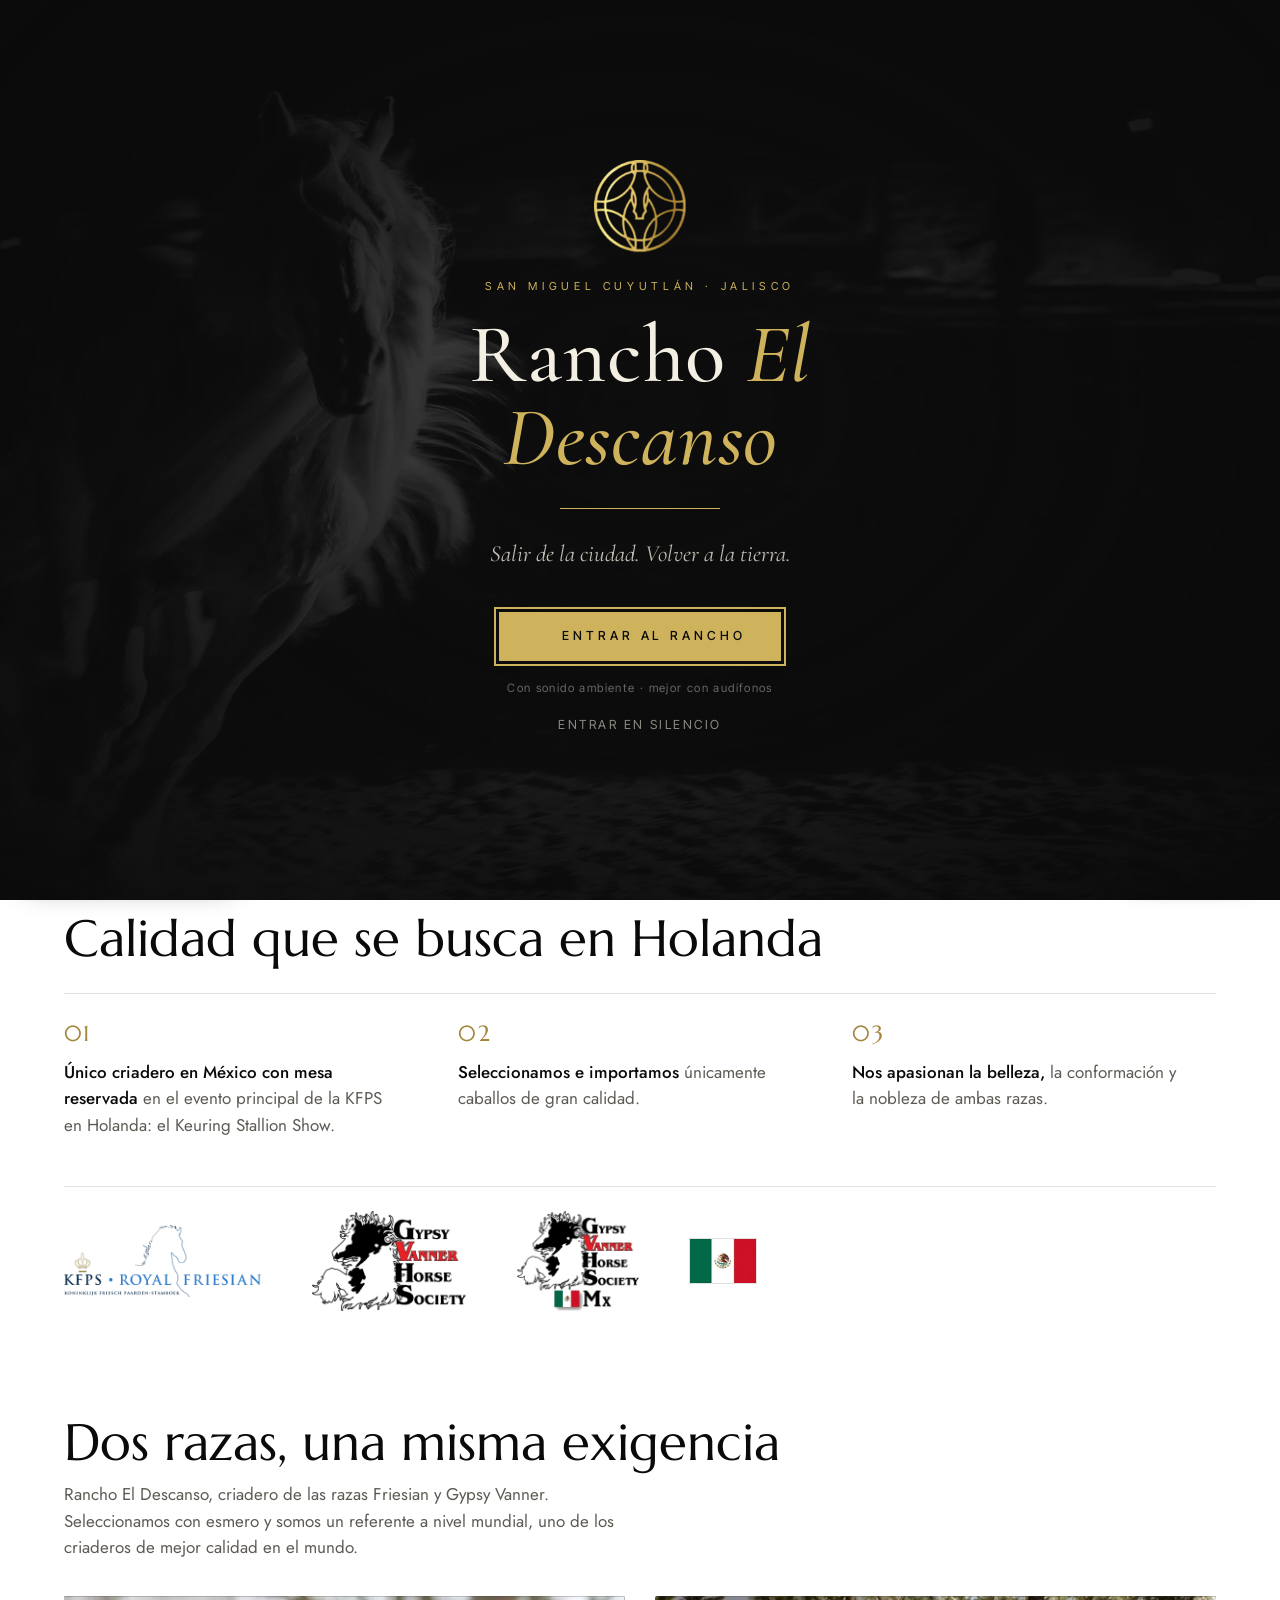
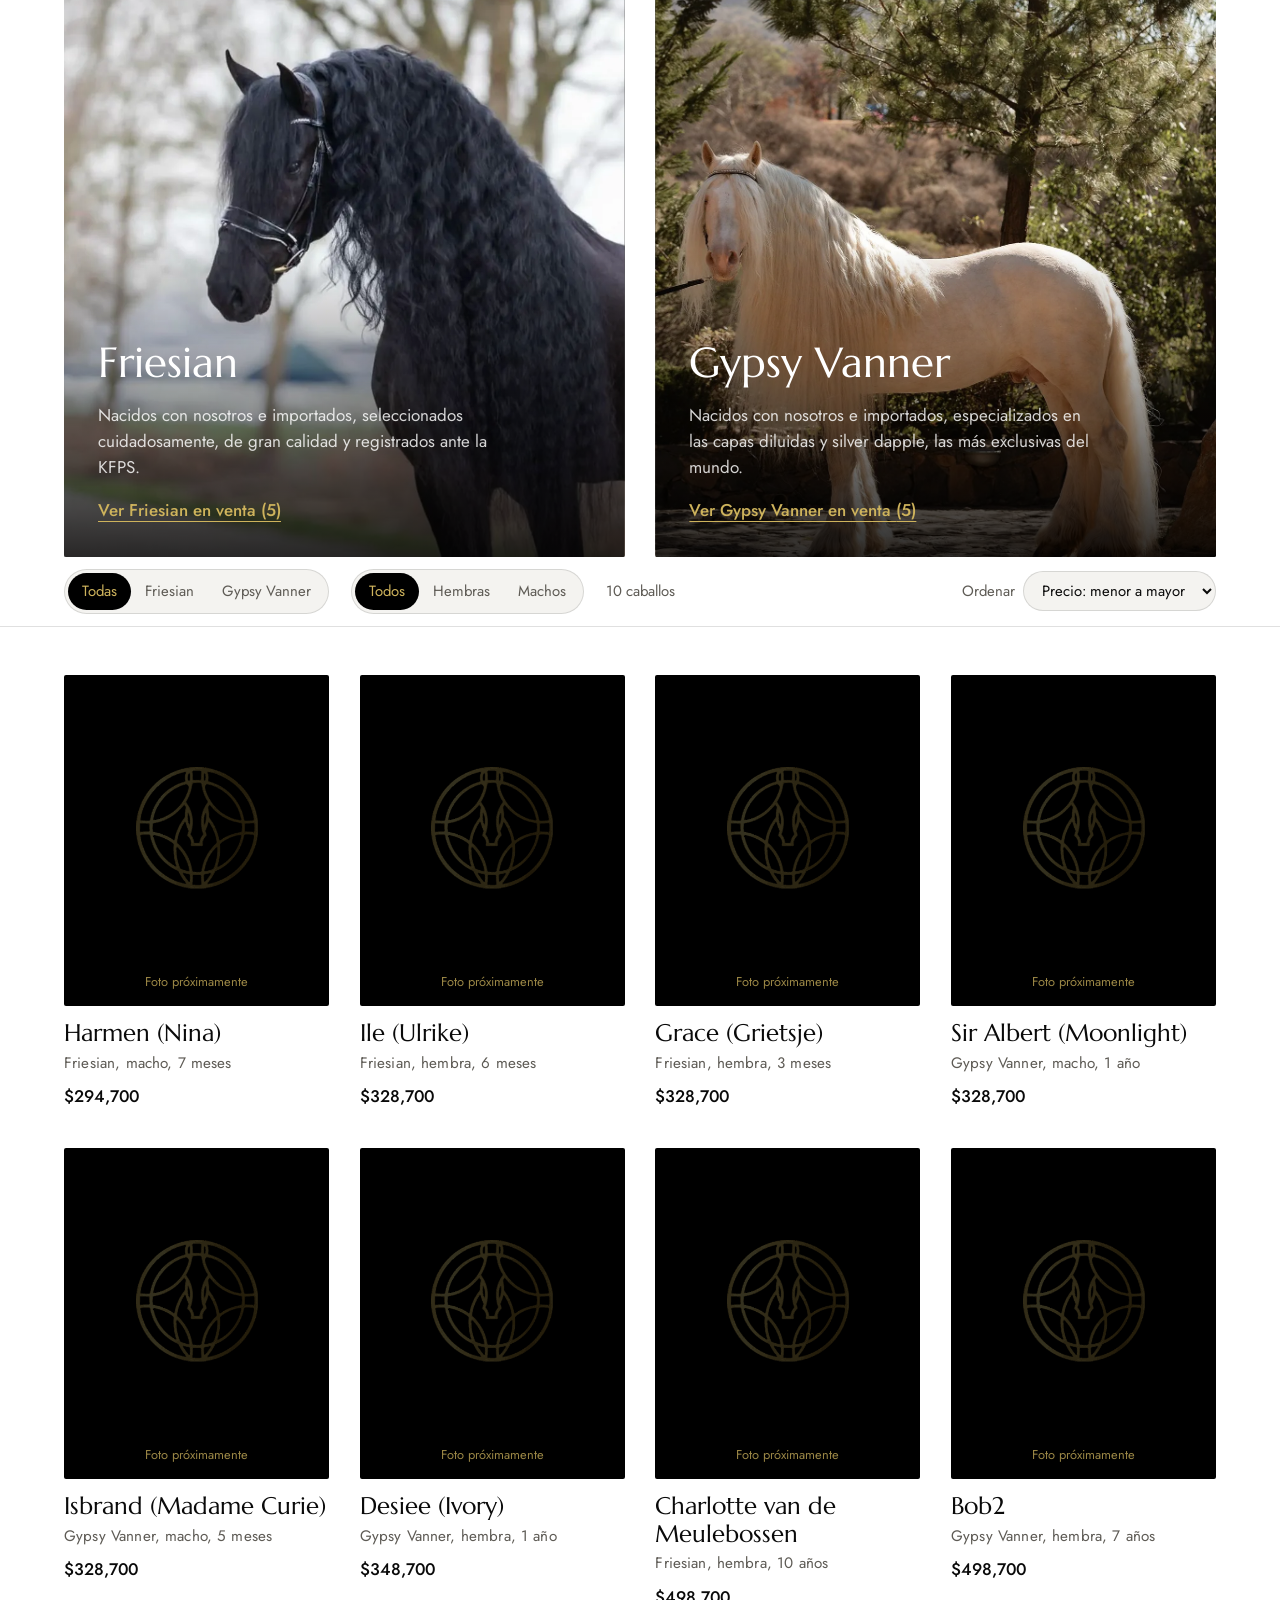
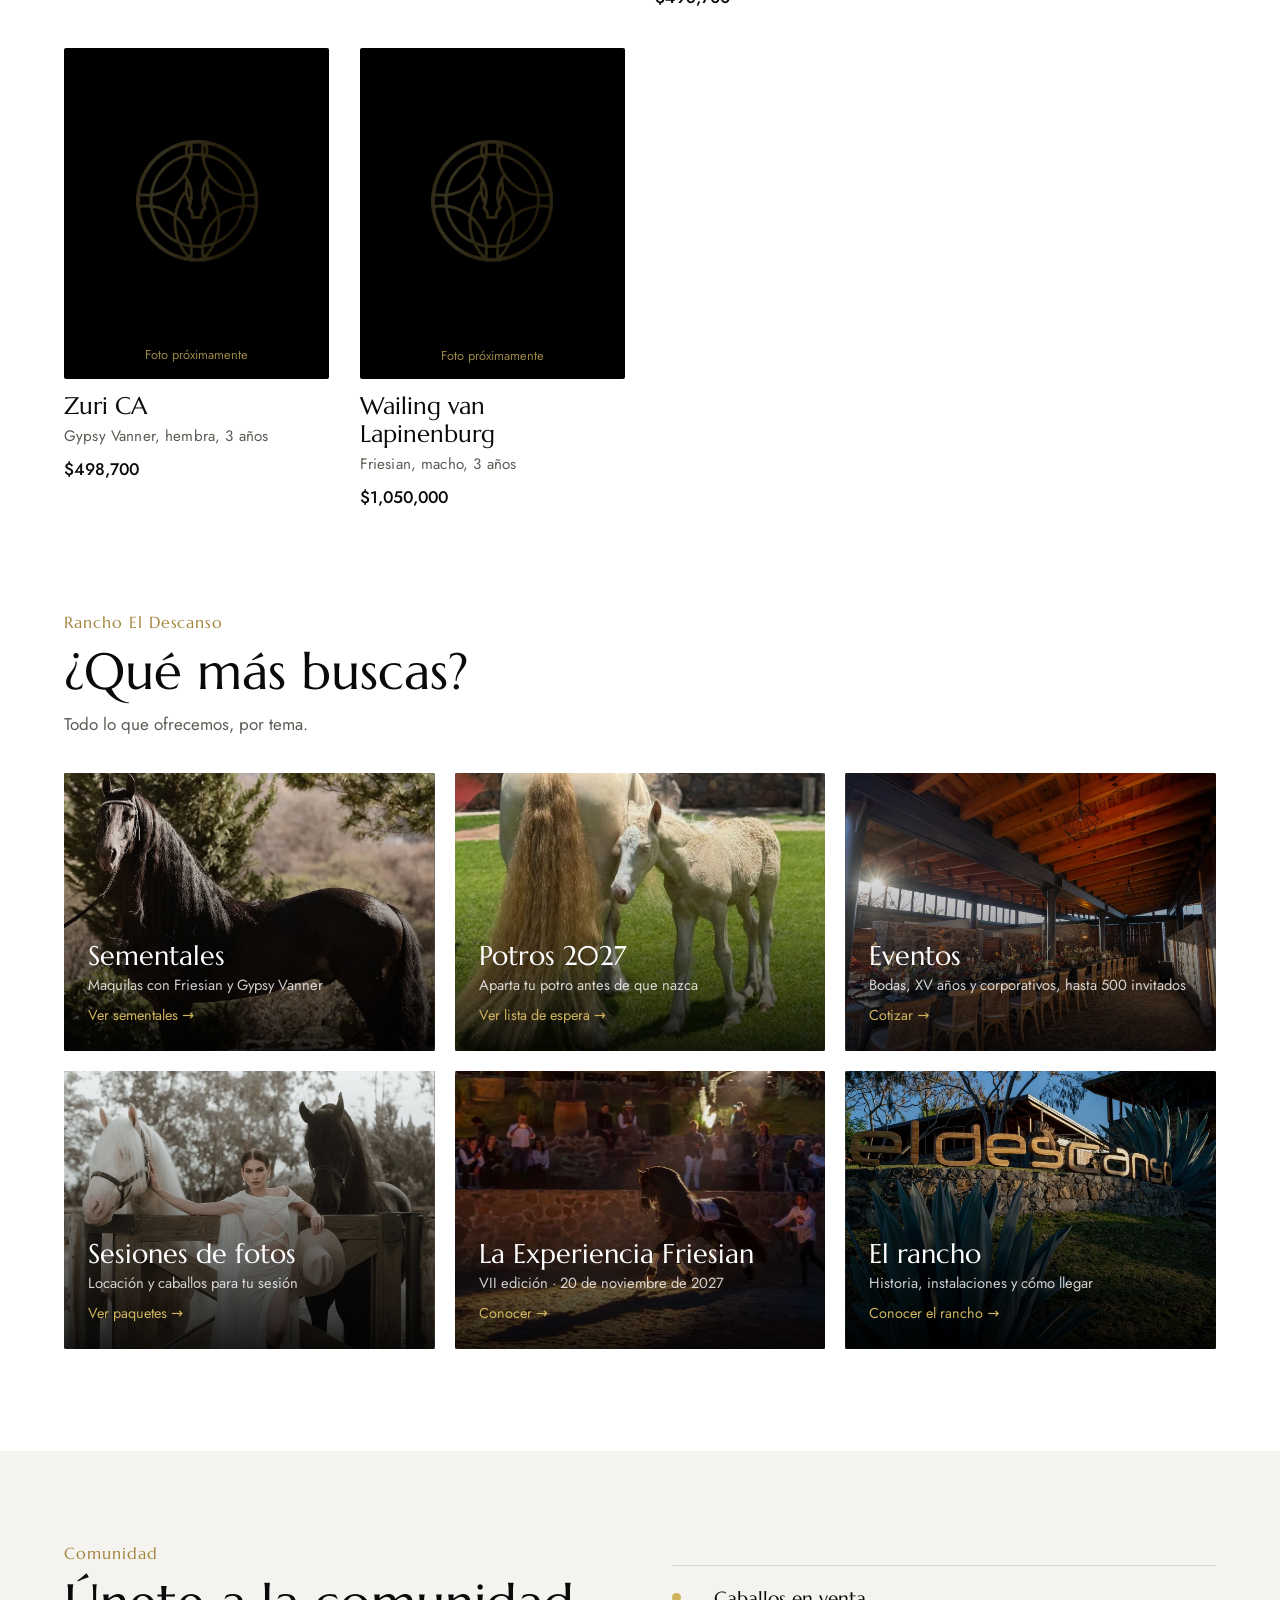
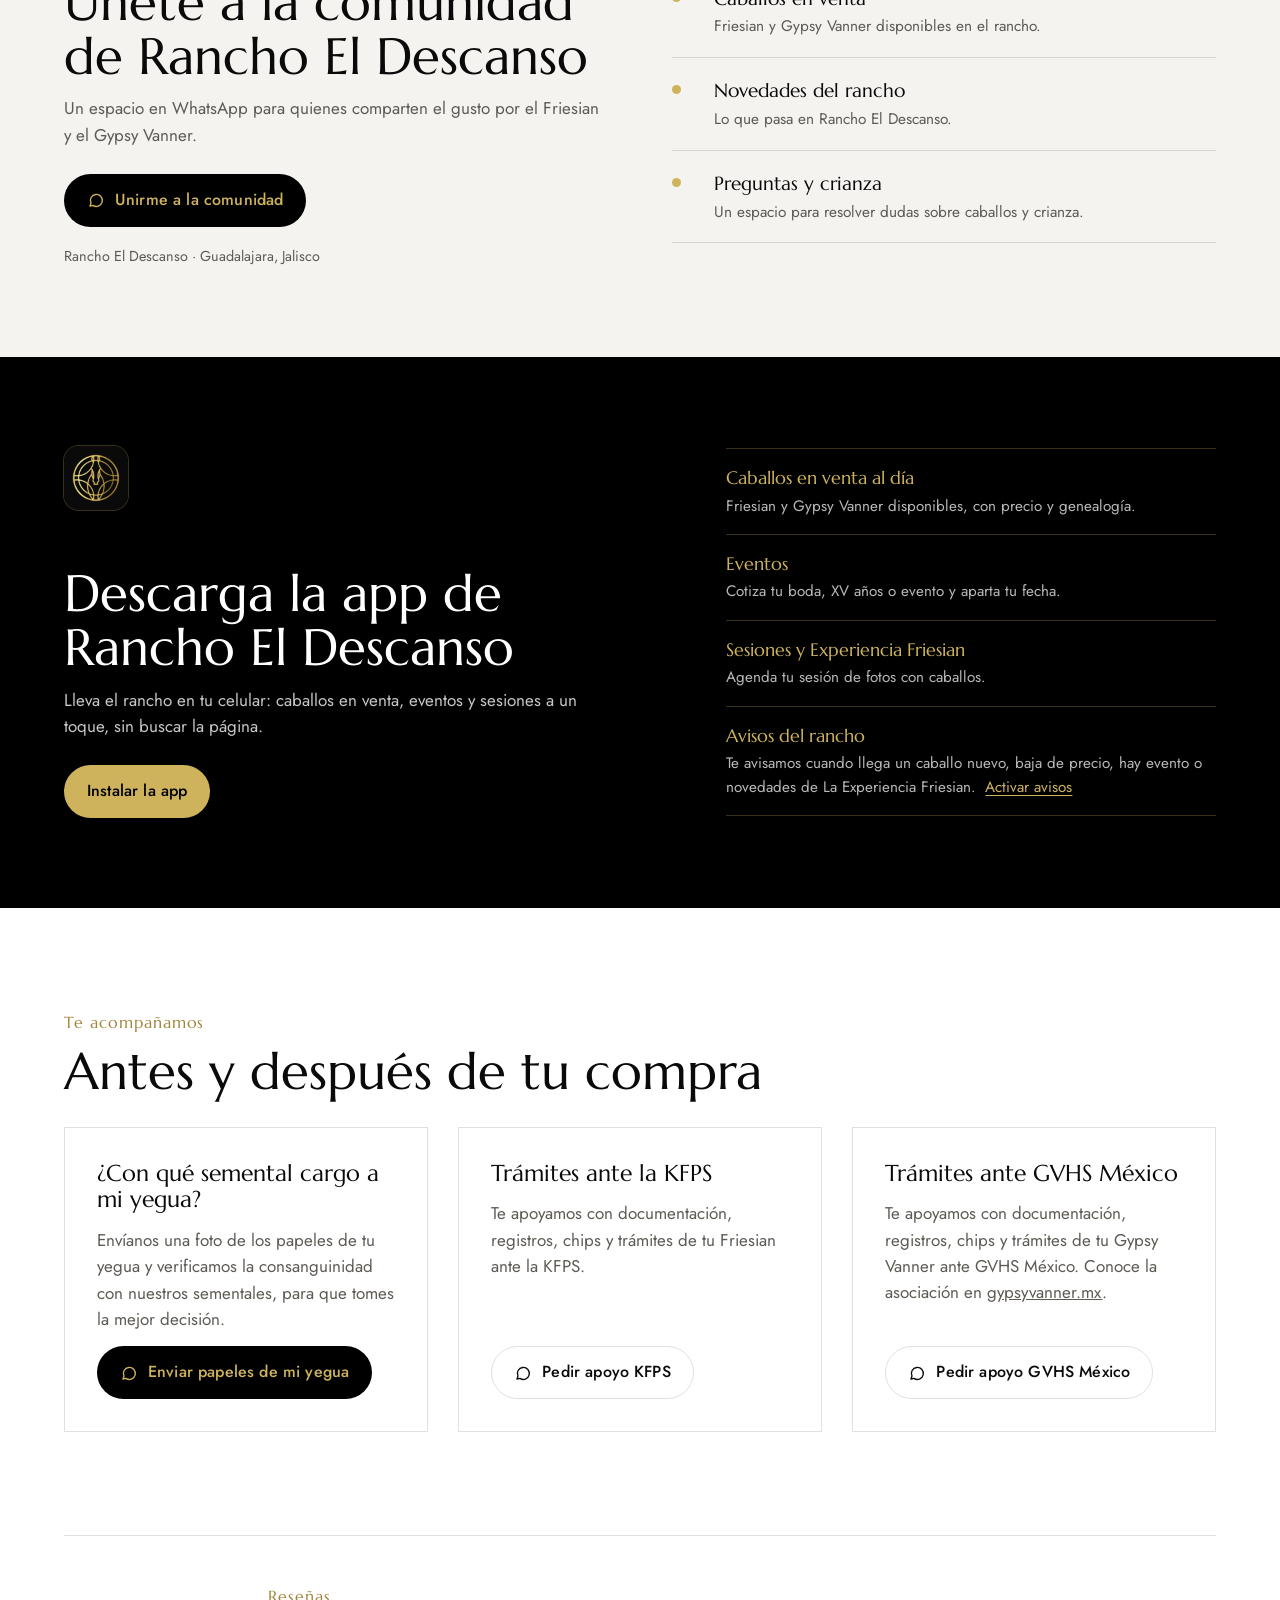
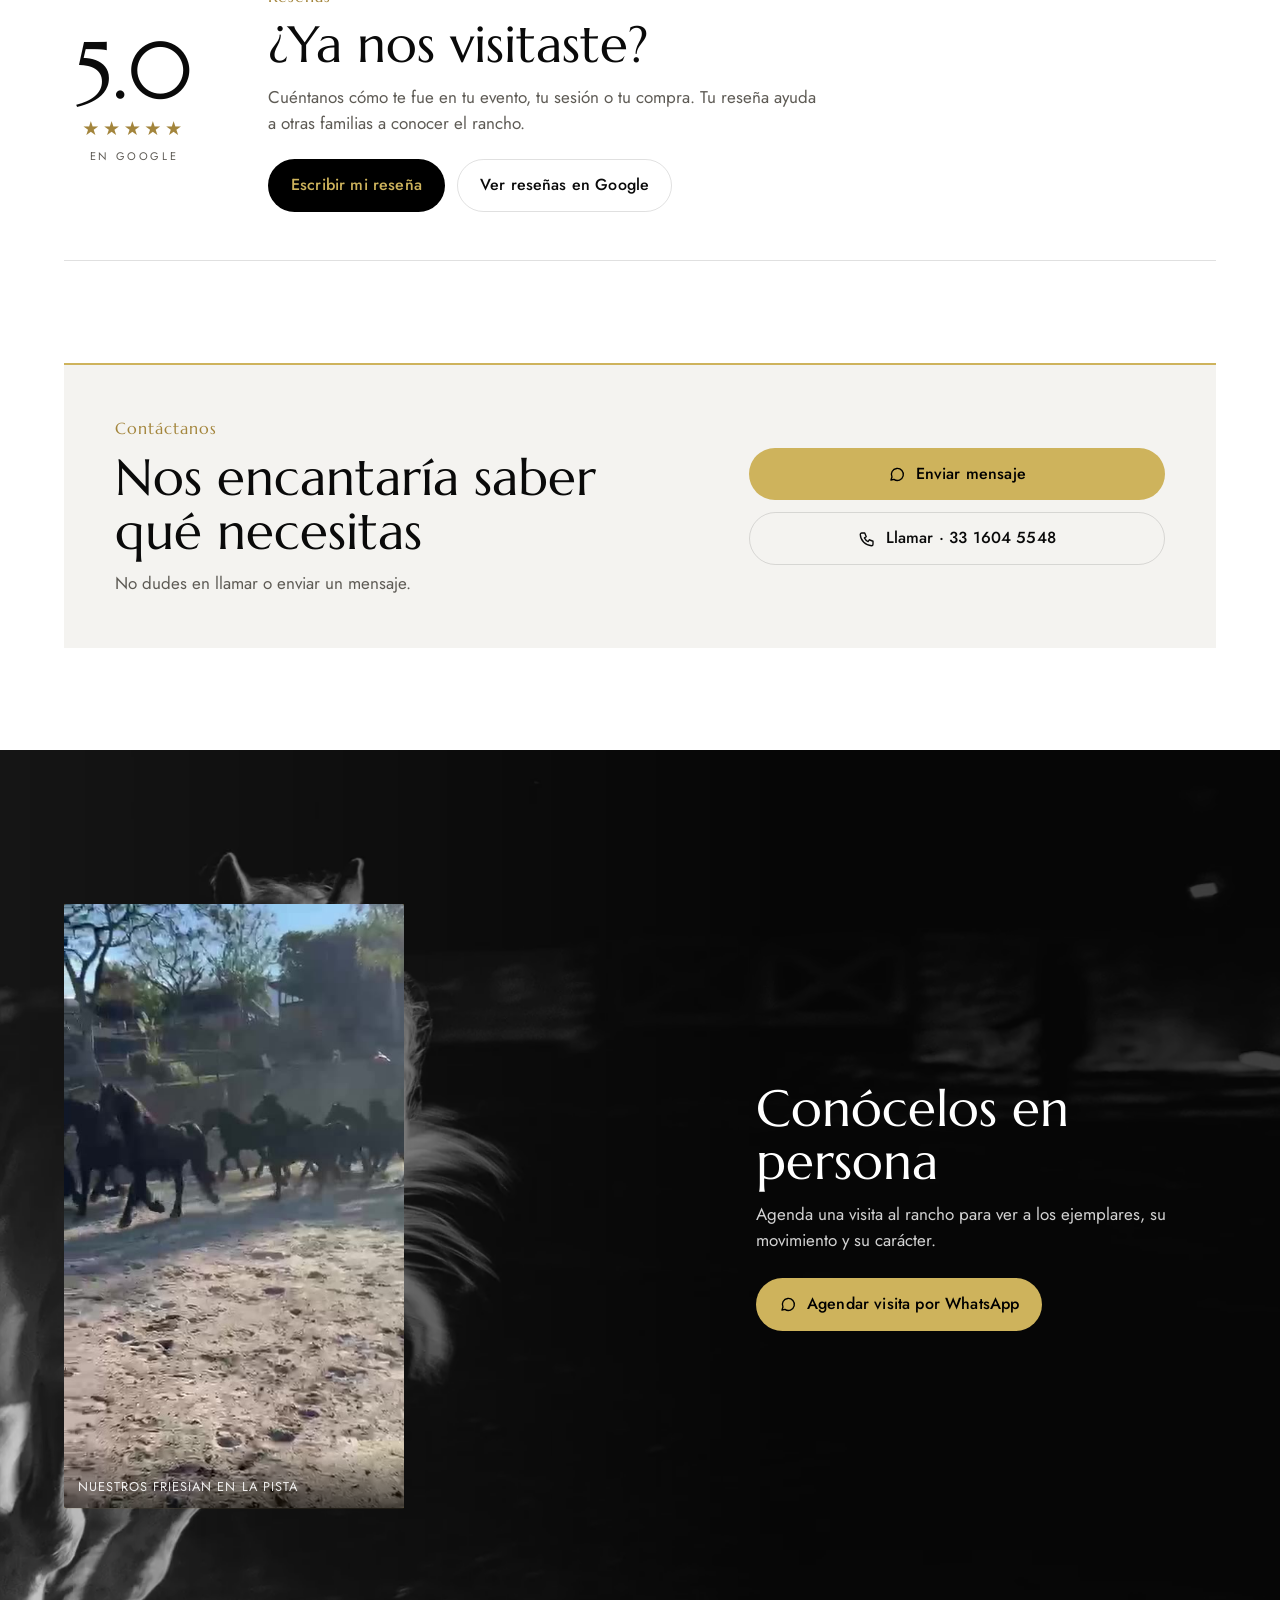
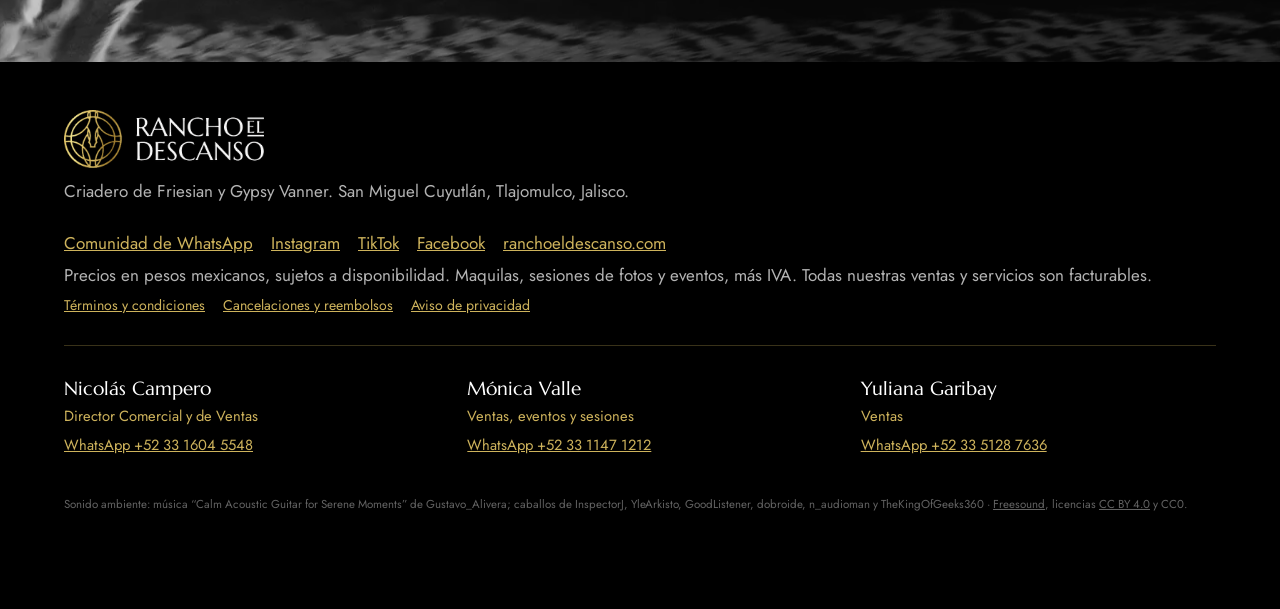
==== commit 1706b634: "Caballos: panel editable (ventas, pensiones, bajas, contacto, estados de cuenta por vendedor); asist" ====
--- a/index.html
+++ b/index.html
@@ -934,7 +934,7 @@
   <ul class="wl-logos" aria-label="Registros y asociaciones">
     <li><img src="marca/asociaciones/kfps.webp" alt="KFPS Royal Friesian" width="900" height="329" loading="lazy" class="wl-kfps"></li>
     <li><img src="marca/asociaciones/gvhs.webp" alt="Gypsy Vanner Horse Society" width="640" height="416" loading="lazy"></li>
-    <li><img src="marca/asociaciones/gvhs-mexico.webp" alt="Gypsy Vanner Horse Society México" width="500" height="411" loading="lazy"></li>
+    <li><a href="https://gypsyvanner.mx" target="_blank" rel="noopener" aria-label="GVHS México · gypsyvanner.mx"><img src="marca/asociaciones/gvhs-mexico.webp" alt="Gypsy Vanner Horse Society México" width="500" height="411" loading="lazy"></a></li>
     <li><img src="marca/asociaciones/bandera-mexico.webp" alt="Bandera de México" width="260" height="174" loading="lazy" class="wl-flag"></li>
   </ul>
 </section>
@@ -1310,7 +1310,7 @@
     <dl class="rb-facts">
       <div><dt>Desde</dt><dd>2012 · 6 hectáreas</dd></div>
       <div><dt>Friesian</dt><dd>Certificación KFPS</dd></div>
-      <div><dt>Gypsy Vanner</dt><dd>Representación GVHS en México</dd></div>
+      <div><dt>Gypsy Vanner</dt><dd><a href="https://gypsyvanner.mx" target="_blank" rel="noopener">Representación GVHS en México</a></dd></div>
       <div><dt>Ubicación</dt><dd>San Miguel Cuyutlán, Tlajomulco · <a href="https://www.google.com/maps/search/?api=1&query=Rancho%20el%20Descanso%20San%20Miguel%20Cuyutl%C3%A1n%20Jalisco" target="_blank" rel="noopener">Cómo llegar</a></dd></div>
     </dl>
     <div class="gallery">
@@ -1399,7 +1399,7 @@
     </article>
     <article class="ap-card">
       <h3>Trámites ante GVHS México</h3>
-      <p>Te apoyamos con documentación, registros, chips y trámites de tu Gypsy Vanner ante GVHS México.</p>
+      <p>Te apoyamos con documentación, registros, chips y trámites de tu Gypsy Vanner ante GVHS México. Conoce la asociación en <a href="https://gypsyvanner.mx" target="_blank" rel="noopener">gypsyvanner.mx</a>.</p>
       <a class="btn btn-line" data-wa-msg="Hola, necesito apoyo con un trámite ante GVHS México (documentación, registro o chip)." href="#" target="_blank" rel="noopener"><svg viewBox="0 0 24 24" fill="none" stroke="currentColor" stroke-width="1.8" aria-hidden="true"><path d="M4 20l1.3-3.9A8 8 0 1 1 8 19.2L4 20z" stroke-linejoin="round"/></svg>Pedir apoyo GVHS México</a>
     </article>
   </div>
